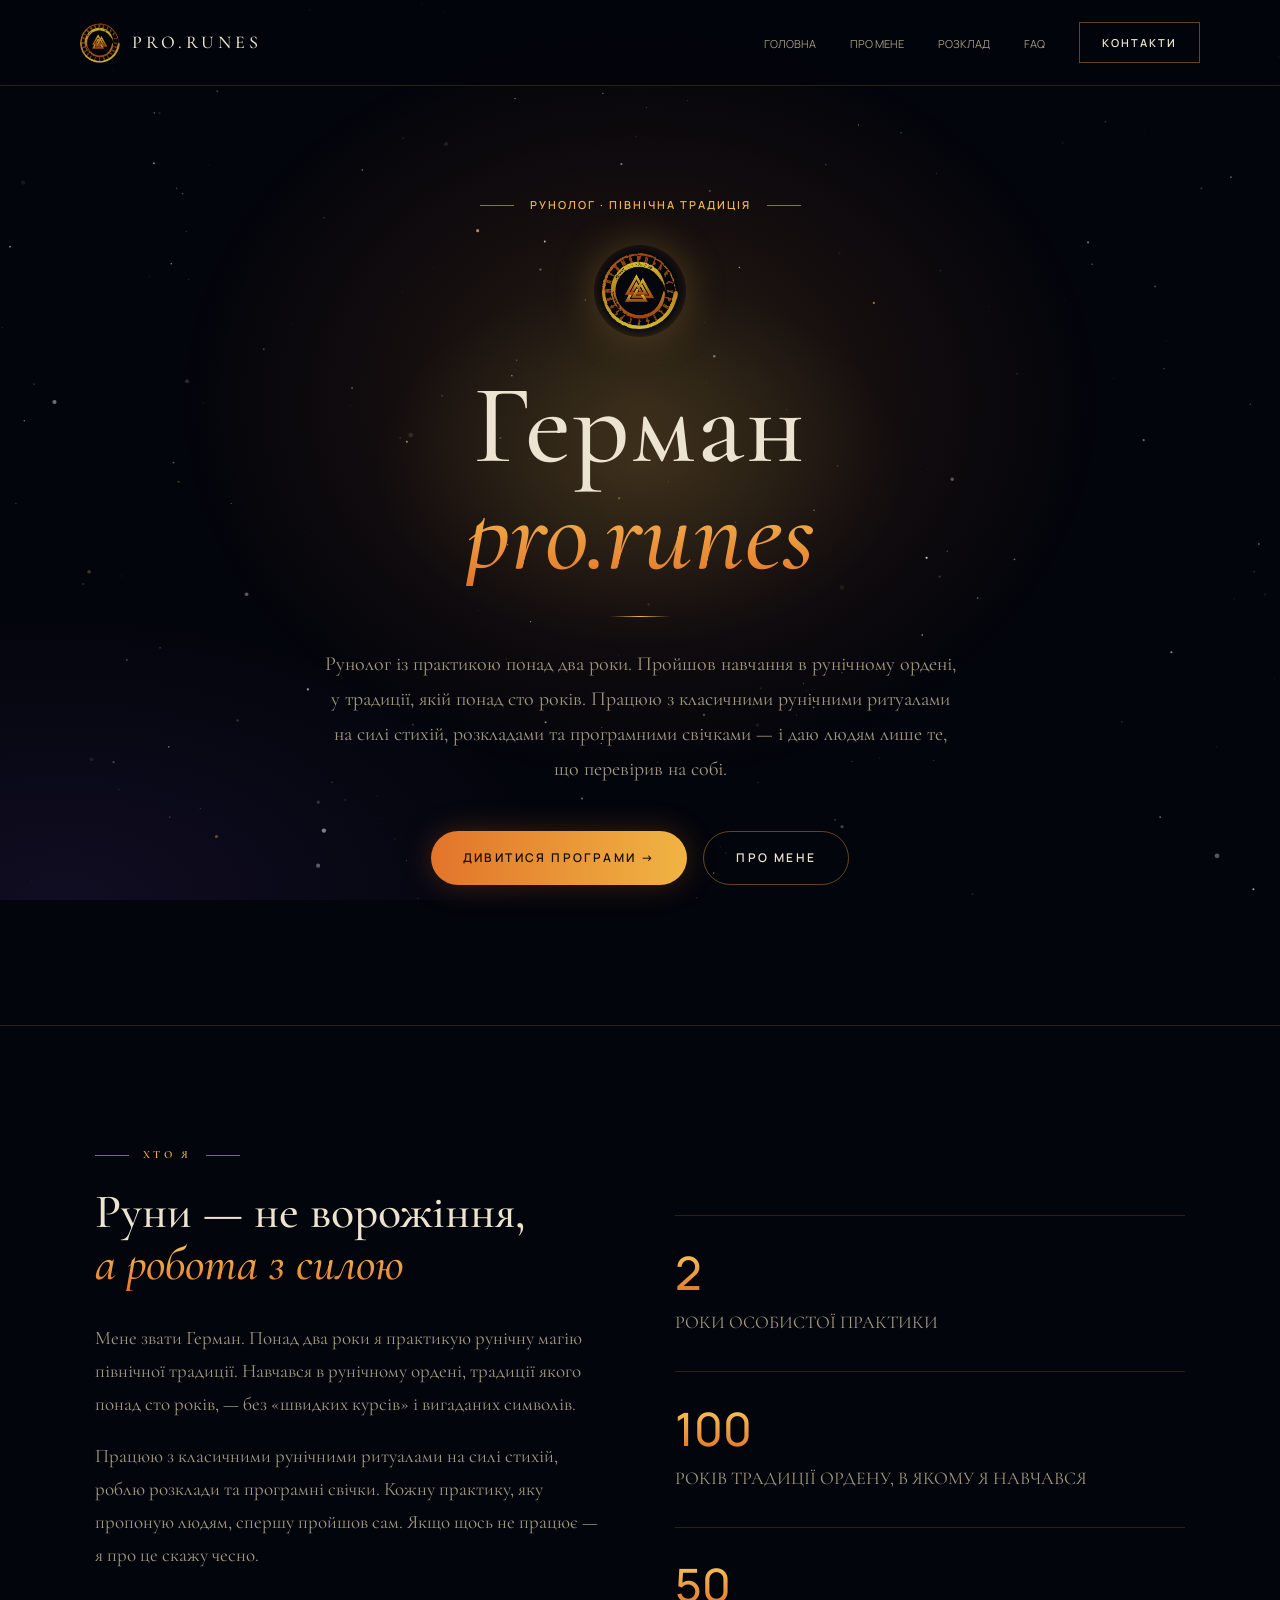
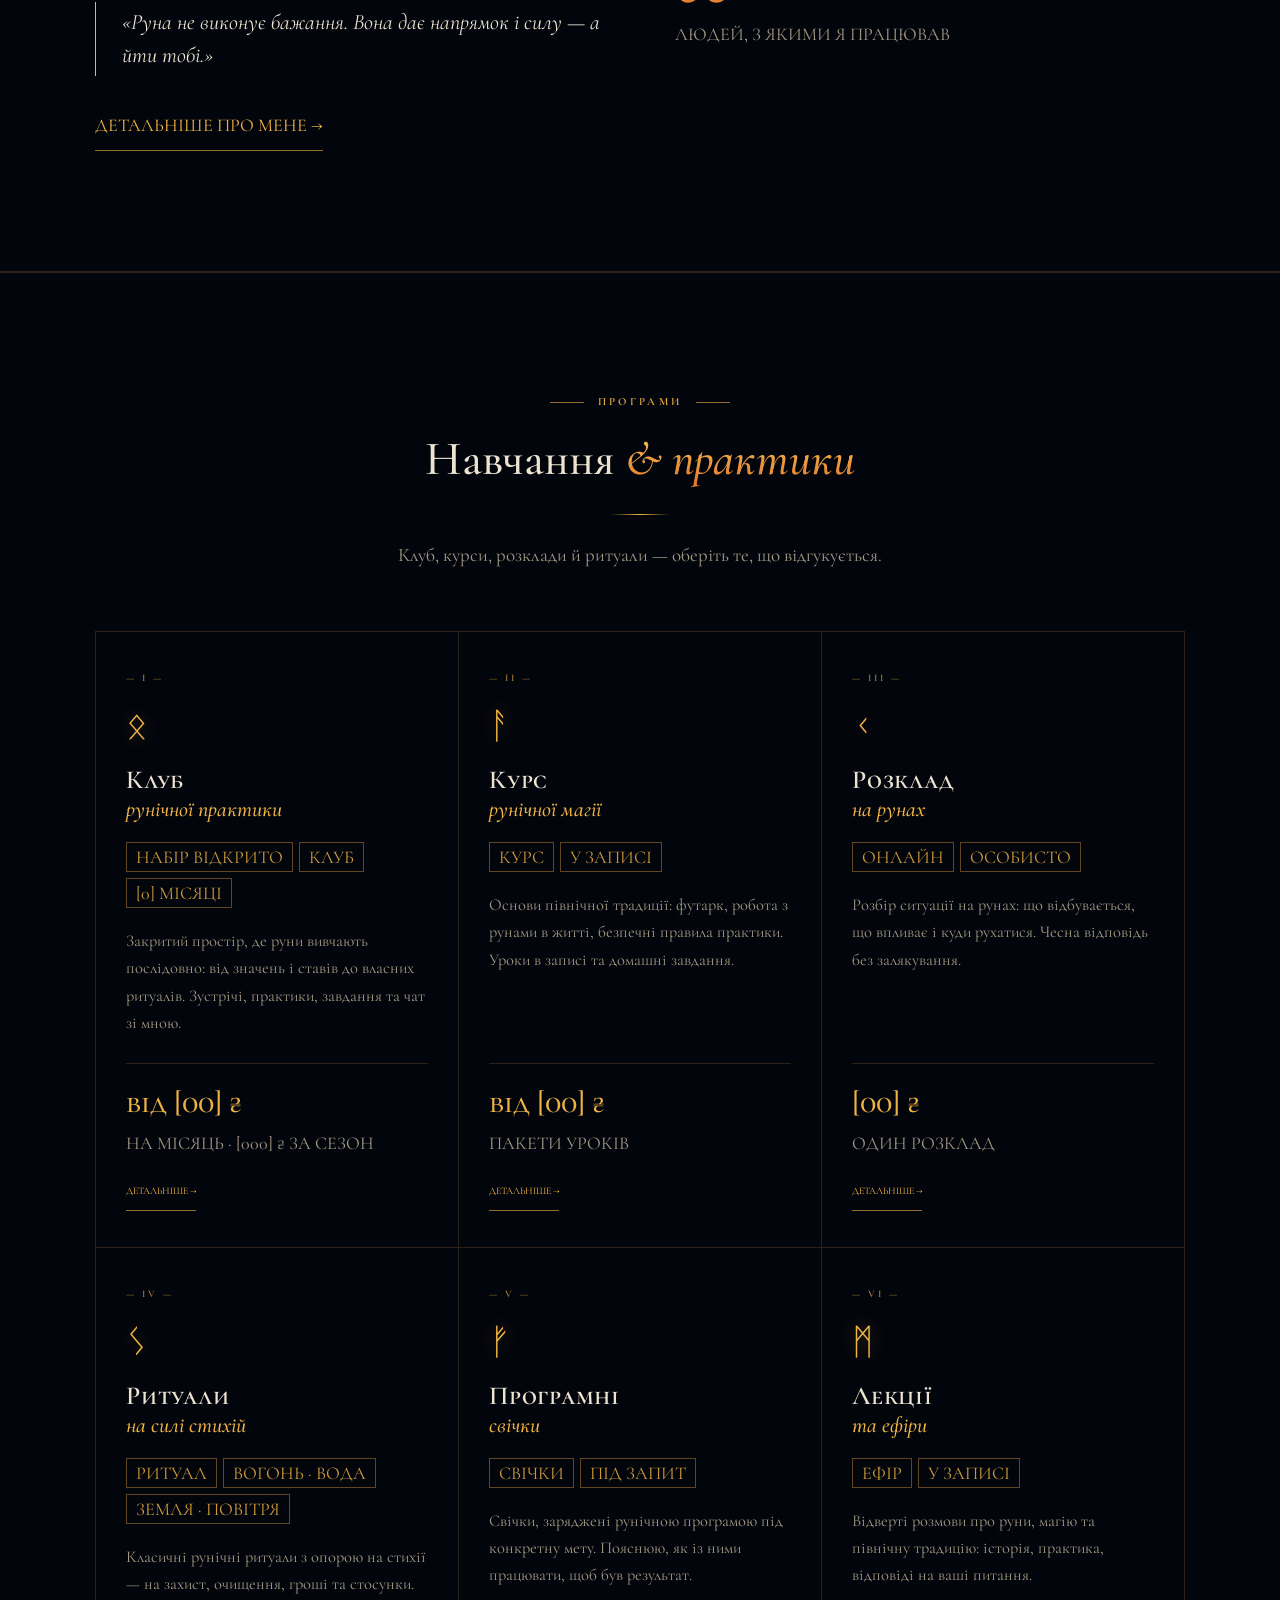
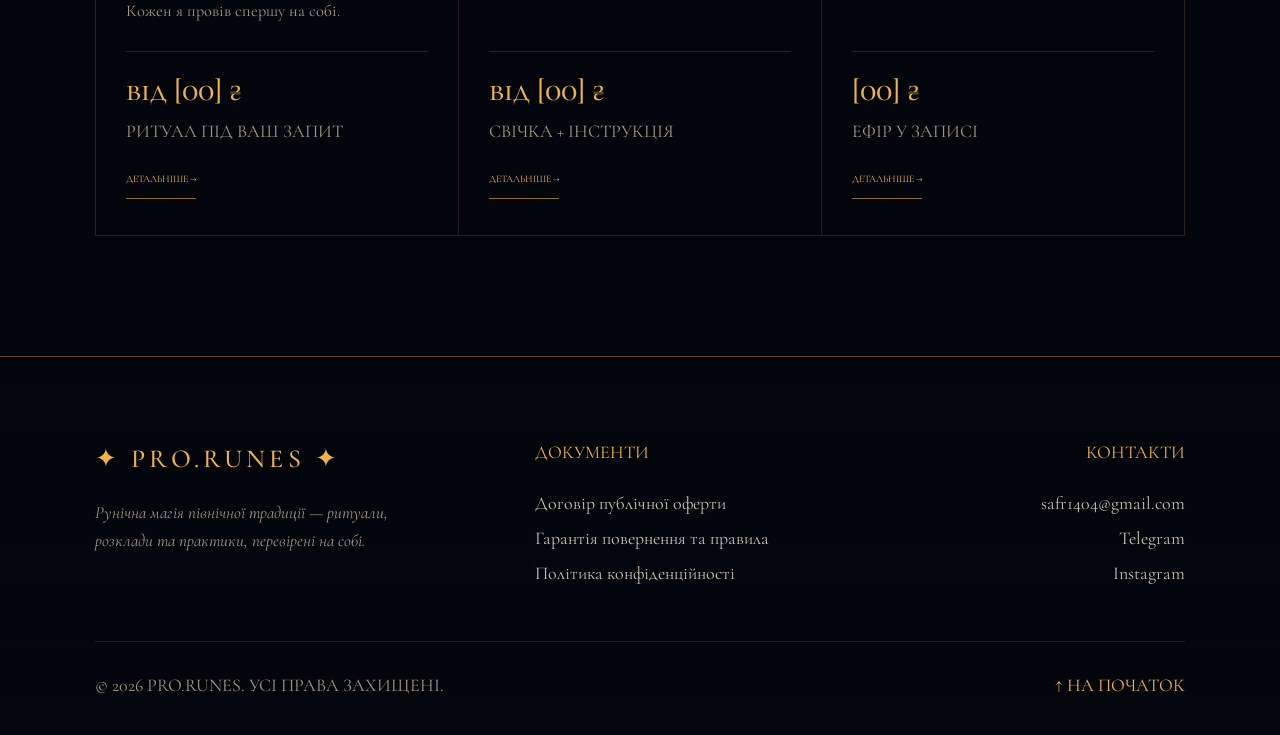
==== index.html @ d9dd7deb "Updates" ====
<!doctype html>
<html lang="en">
	<head>
		<meta charset="UTF-8">
		<meta name="viewport" content="width=device-width, initial-scale=1.0">
		<!-- <link rel="shortcut icon" href="@img/favicon.ico"> -->
		<link rel="icon" type="image/png" href="./assets/img/favicon-96x96.png" sizes="96x96">
		<link rel="icon" type="image/svg+xml" href="./assets/img/favicon.ico">
		<link rel="shortcut icon" href="./assets/img/favicon.ico">
		<link rel="apple-touch-icon" sizes="180x180" href="./assets/img/apple-touch-icon.png">
		<title>Home Page</title>
		<script type="module" crossorigin="" src="./js/index.min.js?v=1795336279721"></script>
		<link rel="stylesheet" crossorigin="" href="./css/index.min.css?v=1795336279721">
	</head>
	<body>
		<div class="wrapper">
			<header data-fls-header="" class="header">
				<div class="header__container">
					<div class="header__menu menu">
						<a href="#" class="menu__logo">
							<img src="./assets/img/logo.svg" alt="logo">
							<span>pro.runes</span>
						</a>
						<nav class="menu__body">
							<ul class="menu__list">
								<li class="menu__item">
									<a href="#" class="menu__link">Головна</a>
								</li>
								<li class="menu__item">
									<a href="#" class="menu__link">Про мене</a>
								</li>
								<li class="menu__item">
									<a href="#" class="menu__link">Розклад</a>
								</li>
								<!--
<li class="menu__item">
<a href="#" class="menu__link">Відгуки</a>
</li>
-->
								<li class="menu__item">
									<a href="#" class="menu__link">FAQ</a>
								</li>
								<li class="menu__item">
									<a href="#" class="menu__link menu__link--contact">Контакти</a>
								</li>
							</ul>
						</nav>
						<button type="button" data-fls-menu="" class="menu__icon icon-menu">
							<span></span>
						</button>
					</div>
					<!--
<fetch url="@components/layout/menu/menu.json">
<each loop='item in response'>
</each>
</fetch>
-->
				</div>
			</header>
			<canvas class="sky" id="sky" aria-hidden="true"></canvas>
			<main class="page page--index">
				<!-- ================= hero ================= -->
				<section class="hero">
					<div class="hero__container">
						<div class="hero__eyebrow">Рунолог · північна традиція</div>
						<div class="hero__emblem">
							<picture>
								<img alt="pro.runes" src="./assets/img/logo.webp">
							</picture>
						</div>
						<h1 class="hero__title">
							<span class="hero__title-line">Герман</span>
							<span class="hero__title-accent">pro.runes</span>
						</h1>
						<span class="hero__divider" aria-hidden="true"></span>
						<p class="hero__text">
							Рунолог із практикою понад два роки. Пройшов навчання в рунічному ордені, у традиції, якій понад сто років. Працюю з класичними
				рунічними ритуалами на силі стихій, розкладами та програмними свічками — і даю людям лише те, що перевірив на собі.
						</p>
						<div class="hero__actions">
							<a href="#" class="btn btn--primary">Дивитися програми →</a>
							<a href="#" class="btn btn--outline">Про мене</a>
						</div>
					</div>
				</section>
				<!-- ================= ХТО Я ================= -->
				<section class="about" id="about">
					<div class="about__container">
						<div class="about__main reveal">
							<div class="section-label">Хто я</div>
							<h2 class="section-title">
								Руни — не ворожіння,
								<em>а робота з силою</em>
							</h2>
							<div class="about__text">
								<p>
									Мене звати Герман. Понад два роки я практикую рунічну магію північної традиції. Навчався в рунічному ордені, традиції якого
						понад сто років, — без «швидких курсів» і вигаданих символів.
								</p>
								<p>
									Працюю з класичними рунічними ритуалами на силі стихій, роблю розклади та програмні свічки. Кожну практику, яку пропоную людям,
						спершу пройшов сам. Якщо щось не працює — я про це скажу чесно.
								</p>
							</div>
							<blockquote class="about__quote">«Руна не виконує бажання. Вона дає напрямок і силу — а йти тобі.»</blockquote>
							<a href="#" class="link-arrow">Детальніше про мене →</a>
						</div>
						<ul data-fls-watcher="" class="about__stats reveal">
							<li class="stat">
								<span data-fls-digcounter="" class="stat__num">2</span>
								<span class="stat__label">роки особистої практики</span>
							</li>
							<li class="stat">
								<span data-fls-digcounter="" class="stat__num">100</span>
								<span class="stat__label">років традиції ордену, в якому я навчався</span>
							</li>
							<li class="stat">
								<span data-fls-digcounter="" class="stat__num">50+</span>
								<span class="stat__label">людей, з якими я працював</span>
							</li>
						</ul>
					</div>
				</section>
				<!-- ================= ПРОГРАМИ ================= -->
				<section class="programs" id="programs">
					<div class="programs__container">
						<div class="section-head">
							<div class="section-label section-label--center">Програми</div>
							<h2 class="section-title section-title--center">
								Навчання
								<em>&amp; практики</em>
							</h2>
							<span class="section-divider" aria-hidden="true"></span>
							<p class="section-sub">Клуб, курси, розклади й ритуали — оберіть те, що відгукується.</p>
						</div>
						<div class="programs__grid">
							<article class="card reveal">
								<div class="card__num">— I —</div>
								<div class="card__rune" aria-hidden="true">ᛟ</div>
								<h3 class="card__title">
									Клуб
									<em>рунічної практики</em>
								</h3>
								<div class="card__tags">
									<span class="tag">Набір відкрито</span>
									<span class="tag">Клуб</span>
									<span class="tag">[0] місяці</span>
								</div>
								<p class="card__text">
									Закритий простір, де руни вивчають послідовно: від значень і ставів до власних ритуалів. Зустрічі, практики, завдання та чат зі
						мною.
								</p>
								<div class="card__bottom">
									<div class="card__price">від [00] ₴</div>
									<div class="card__note">на місяць · [000] ₴ за сезон</div>
									<a href="#" class="link-arrow link-arrow--sm">Детальніше →</a>
								</div>
							</article>
							<article class="card reveal">
								<div class="card__num">— II —</div>
								<div class="card__rune" aria-hidden="true">ᚨ</div>
								<h3 class="card__title">
									Курс
									<em>рунічної магії</em>
								</h3>
								<div class="card__tags">
									<span class="tag">Курс</span>
									<span class="tag">У записі</span>
								</div>
								<p class="card__text">
									Основи північної традиції: футарк, робота з рунами в житті, безпечні правила практики. Уроки в записі та домашні завдання.
								</p>
								<div class="card__bottom">
									<div class="card__price">від [00] ₴</div>
									<div class="card__note">пакети уроків</div>
									<a href="#" class="link-arrow link-arrow--sm">Детальніше →</a>
								</div>
							</article>
							<article class="card reveal">
								<div class="card__num">— III —</div>
								<div class="card__rune" aria-hidden="true">ᚲ</div>
								<h3 class="card__title">
									Розклад
									<em>на рунах</em>
								</h3>
								<div class="card__tags">
									<span class="tag">Онлайн</span>
									<span class="tag">Особисто</span>
								</div>
								<p class="card__text">
									Розбір ситуації на рунах: що відбувається, що впливає і куди рухатися. Чесна відповідь без залякування.
								</p>
								<div class="card__bottom">
									<div class="card__price">[00] ₴</div>
									<div class="card__note">один розклад</div>
									<a href="#" class="link-arrow link-arrow--sm">Детальніше →</a>
								</div>
							</article>
							<article class="card reveal">
								<div class="card__num">— IV —</div>
								<div class="card__rune" aria-hidden="true">ᛊ</div>
								<h3 class="card__title">
									Ритуали
									<em>на силі стихій</em>
								</h3>
								<div class="card__tags">
									<span class="tag">Ритуал</span>
									<span class="tag">Вогонь · Вода</span>
									<span class="tag">Земля · Повітря</span>
								</div>
								<p class="card__text">
									Класичні рунічні ритуали з опорою на стихії — на захист, очищення, гроші та стосунки. Кожен я провів спершу на собі.
								</p>
								<div class="card__bottom">
									<div class="card__price">від [00] ₴</div>
									<div class="card__note">ритуал під ваш запит</div>
									<a href="#" class="link-arrow link-arrow--sm">Детальніше →</a>
								</div>
							</article>
							<article class="card reveal">
								<div class="card__num">— V —</div>
								<div class="card__rune" aria-hidden="true">ᚠ</div>
								<h3 class="card__title">
									Програмні
									<em>свічки</em>
								</h3>
								<div class="card__tags">
									<span class="tag">Свічки</span>
									<span class="tag">Під запит</span>
								</div>
								<p class="card__text">
									Свічки, заряджені рунічною програмою під конкретну мету. Пояснюю, як із ними працювати, щоб був результат.
								</p>
								<div class="card__bottom">
									<div class="card__price">від [00] ₴</div>
									<div class="card__note">свічка + інструкція</div>
									<a href="#" class="link-arrow link-arrow--sm">Детальніше →</a>
								</div>
							</article>
							<article class="card reveal">
								<div class="card__num">— VI —</div>
								<div class="card__rune" aria-hidden="true">ᛗ</div>
								<h3 class="card__title">
									Лекції
									<em>та ефіри</em>
								</h3>
								<div class="card__tags">
									<span class="tag">Ефір</span>
									<span class="tag">У записі</span>
								</div>
								<p class="card__text">
									Відверті розмови про руни, магію та північну традицію: історія, практика, відповіді на ваші питання.
								</p>
								<div class="card__bottom">
									<div class="card__price">[00] ₴</div>
									<div class="card__note">ефір у записі</div>
									<a href="#" class="link-arrow link-arrow--sm">Детальніше →</a>
								</div>
							</article>
						</div>
					</div>
				</section>
			</main>
			<footer data-fls-footer="" class="footer">
				<div class="footer__container">
					<div class="footer__top">
						<div class="footer__brand">
							<a href="#top" class="footer__logo">✦ pro.runes ✦</a>
							<p class="footer__tagline">
								Рунічна магія північної традиції — ритуали, розклади та практики, перевірені на собі.
							</p>
						</div>
						<div class="footer__col">
							<div class="footer__title">Документи</div>
							<a href="#" class="footer__link">Договір публічної оферти</a>
							<a href="#" class="footer__link">Гарантія повернення та правила</a>
							<a href="#" class="footer__link">Політика конфіденційності</a>
						</div>
						<div class="footer__col footer__col--right">
							<div class="footer__title">Контакти</div>
							<a href="mailto:safr1404@gmail.com" class="footer__link">safr1404@gmail.com</a>
							<a href="https://t.me/pro_runes_samuraii" class="footer__link" target="_blank" rel="noopener">Telegram</a>
							<a href="https://instagram.com/pro.runes" class="footer__link" target="_blank" rel="noopener">Instagram</a>
						</div>
					</div>
					<div class="footer__bottom">
						<span>© 2026 pro.runes. Усі права захищені.</span>
						<a href="#top" class="footer__up">↑ На початок</a>
					</div>
				</div>
			</footer>
		</div>
	</body>
</html>
---- css/index.min.css ----
@import "https://fonts.googleapis.com/css?family=Cormorant+Garamond:300,regular,500,600,700,300italic,italic,500italic,600italic,700italic";@import "https://fonts.googleapis.com/css?family=Manrope:200,300,regular,500,600,700,800";*{padding:0;margin:0;border:0}*,:after,:before{box-sizing:border-box}:after,:before,a,label{display:inline-block}body,html{height:100%}body{line-height:1;scrollbar-gutter:stable;-ms-text-size-adjust:100%;-moz-text-size-adjust:100%;-webkit-text-size-adjust:100%;-webkit-font-smoothing:antialiased;-moz-osx-font-smoothing:grayscale;min-height:100vh;min-width:20rem;color:#ece3d0;font-family:Cormorant Garamond,Georgia,serif;font-size:1.125rem;line-height:1.7;background:radial-gradient(ellipse 55% 45% at 5% 100%,rgba(100,60,170,.14),transparent 70%),#03050c;background-attachment:fixed}button,input,textarea{font-family:inherit;font-size:inherit;line-height:inherit;color:inherit;background-color:transparent}.sky,input,textarea{width:100%}button,option,select{cursor:pointer}a{color:inherit;text-decoration:none}.about__stats,ul li{list-style:none}img{max-width:100%;height:auto;vertical-align:middle}h1,h2,h3,h4,h5,h6{font-weight:inherit;font-size:inherit}address{font-style:normal}[data-fls-scrolllock] body{overflow:hidden;touch-action:none;overscroll-behavior:none}.wrapper{min-height:100%;display:flex;flex-direction:column;overflow:clip}.wrapper>main{flex:1 1 auto}.wrapper>*{min-width:0}[class*=__container]{max-width:71.875rem;margin:0 auto;padding-left:.9375rem;padding-right:.9375rem}.menu{justify-content:space-between;gap:1.25rem}.menu,.menu__list,.menu__logo{display:flex;align-items:center}.menu__logo{position:relative;z-index:4;gap:.75rem}.menu__logo span{font-weight:500;letter-spacing:.25rem;text-transform:uppercase}.menu__list{flex-wrap:wrap;gap:2.125rem;color:#a39882}.menu__link{position:relative;font-family:Manrope,system-ui,sans-serif;text-transform:uppercase;font-size:.6875rem;transition:color .25s}.menu__link--contact{color:#ece3d0;font-weight:600;line-height:1.2;letter-spacing:.125rem;border:.0625rem solid rgba(226,160,70,.42);padding:.8125rem 1.375rem}.menu__link:after{content:"";position:absolute;left:0;right:0;bottom:-.5rem;height:.0625rem;background:#f0b443;transform:scaleX(0);transition:transform .3s}.menu__link:hover{color:#ece3d0}.menu__link:hover:after{transform:scaleX(1)}.icon-menu{display:none}.header{position:sticky;top:0;z-index:20;background:rgba(3,5,12,.72);backdrop-filter:blur(.75rem);border-bottom:.0625rem solid rgba(226,160,70,.18);padding-block:1.375rem}.sky{position:fixed;inset:0;z-index:0;height:100%;pointer-events:none}.btn{display:inline-flex;align-items:center;justify-content:center;min-height:3.375rem;padding:0 2rem;border-radius:62.4375rem;white-space:nowrap;font-family:Manrope,system-ui,sans-serif;font-size:.75rem;font-weight:600;letter-spacing:.2em;text-transform:uppercase;transition:box-shadow .3s,border-color .3s,transform .3s,color .3s}.btn--primary{background:linear-gradient(90deg,#e2742a,#f0b443);color:#150f08;box-shadow:0 0 1.875rem rgba(226,116,42,.25)}.btn--primary:hover{box-shadow:0 0 2.75rem rgba(226,116,42,.45);transform:translateY(-.0625rem)}.btn--outline{border:.0625rem solid rgba(226,160,70,.42);color:#ece3d0}.btn--outline:hover{border-color:#f0b443;color:#f0b443}.hero{position:relative;isolation:isolate;border-bottom:.0625rem solid rgba(226,160,70,.18)}.hero:after,.hero:before{content:"";position:absolute;left:50%;z-index:-1;pointer-events:none;transform:translateX(-50%)}.hero:before{top:-7.75rem;width:calc(min(93.75rem,100vw));height:65.625rem;background:radial-gradient(ellipse 50% 50% at 50% 42%,rgba(240,180,67,.16),rgba(226,116,42,.08) 38%,transparent 72%)}.hero:after{top:7.5rem;width:calc(min(47.5rem,100vw));height:32.5rem;background:radial-gradient(ellipse 50% 50% at 50% 50%,rgba(247,199,90,.12),transparent 70%);animation:hero-glow 7s ease-in-out infinite}.hero__container{display:flex;flex-direction:column;align-items:center;max-width:53.75rem;margin:0 auto;padding:6.875rem 1.25rem 8.75rem;text-align:center}.hero__eyebrow{display:flex;align-items:center;color:#f0b443;font-family:Manrope,system-ui,sans-serif;font-size:.6875rem;font-weight:600;letter-spacing:.125rem;text-transform:uppercase}.hero__eyebrow:after,.hero__eyebrow:before{content:"";width:2.125rem;height:.0625rem;background:rgba(240,180,67,.6)}.hero__emblem{width:5.75rem;height:5.75rem;margin:1.875rem 0 2.125rem;padding:.5rem;border-radius:50%;background:radial-gradient(circle,rgba(3,5,12,.9) 55%,transparent 72%);box-shadow:0 0 2.5rem rgba(240,180,67,.25)}.hero__emblem img{width:100%;height:100%}.hero__title{margin:0;font-family:Cormorant Garamond,Georgia,serif;font-weight:500;line-height:.98}.hero__title-line{display:block;font-size:calc(clamp(3.5rem,9vw,7rem));letter-spacing:.02em;color:#ece3d0}.hero__title-accent{display:block;font-size:calc(clamp(3.375rem,8.6vw,6.75rem));font-style:italic;background:linear-gradient(180deg,#f7c75a,#e2742a);-webkit-background-clip:text;background-clip:text;color:transparent}.hero__divider{display:block;width:3.75rem;height:.0625rem;margin:1.875rem 0;background:linear-gradient(90deg,transparent,#f0b443,transparent)}.hero__text{max-width:40rem;margin:0 0 2.75rem;font-size:1.25rem;line-height:1.75;color:#a39882}.hero__actions{display:flex;flex-wrap:wrap;justify-content:center;gap:1rem}.about{border-bottom:.0625rem solid rgba(226,160,70,.18)}.about__container{display:grid;grid-template-columns:minmax(0,1fr) minmax(0,1fr);gap:4.375rem;align-items:center;margin:0 auto;padding:7.5rem 1.875rem}.about__text p{margin:0 0 1.125rem;font-size:1.1875rem;line-height:1.75;color:#a39882}.about__quote{margin:1.875rem 0 0;padding:.25rem 0 .25rem 1.625rem;border-left:.0625rem solid #f0b443;font-size:1.375rem;font-style:italic;line-height:1.5;color:#ece3d0}.about__stats{margin:0;padding:0;border-top:.0625rem solid rgba(226,160,70,.18)}.link-arrow{display:inline-block;margin-top:2.125rem;padding-bottom:.625rem;border-bottom:.0625rem solid rgba(240,180,67,.6);text-transform:uppercase;color:#f0b443;transition:border-color .3s,color .3s}.link-arrow:hover{color:#f7c75a;border-color:#f7c75a}.stat{display:flex;flex-direction:column;gap:.75rem;padding:2.125rem 0}.card__bottom,.programs,.stat+.stat{border-top:.0625rem solid rgba(226,160,70,.18)}.stat__num{font-family:Manrope,system-ui,sans-serif;font-size:2.875rem;font-weight:500;line-height:1;background:linear-gradient(180deg,#f7c75a,#e2742a);-webkit-background-clip:text;background-clip:text;color:transparent}.stat__label{text-transform:uppercase;line-height:1.6;color:#a39882}.section-label{display:flex;align-items:center;gap:.875rem;margin-bottom:1.375rem;text-transform:uppercase;color:#f0b443;font-size:.6875rem;font-weight:600;letter-spacing:.3em}.section-label:after,.section-label:before{content:"";width:2.125rem;height:.0625rem;background:rgba(240,180,67,.6)}.section-title{margin:0 0 1.875rem;font-family:Cormorant Garamond,Georgia,serif;font-size:calc(clamp(2.125rem,4vw,3rem));font-weight:500;line-height:1.08;color:#ece3d0}.section-title em{display:block;font-style:italic;background:linear-gradient(180deg,#f7c75a,#e2742a);-webkit-background-clip:text;background-clip:text;color:transparent}.section-head{display:flex;flex-direction:column;align-items:center;margin-bottom:3.75rem;text-align:center}.section-label--center{justify-content:center}.section-title--center{margin-bottom:0}.section-title--center em{display:inline}.section-divider{display:block;width:3.75rem;height:.0625rem;margin:1.75rem 0 1.5rem;background:linear-gradient(90deg,transparent,#f0b443,transparent)}.section-sub{max-width:35rem;margin:0;font-size:1.1875rem;color:#a39882}.programs__container{margin:0 auto;padding:7.5rem 1.875rem}.programs__grid{display:grid;grid-template-columns:repeat(3,minmax(0,1fr));gap:.0625rem;padding:.0625rem}.card{position:relative;isolation:isolate;display:flex;flex-direction:column;padding:2.375rem 1.875rem 2.25rem;background:#03050c;box-shadow:0 0 0 .0625rem #2b2116}.card:before{content:"";position:absolute;inset:0;z-index:-1;background:radial-gradient(120% 80% at 0 0,rgba(240,180,67,.16),transparent 70%),linear-gradient(180deg,#1a140c,#120e09);opacity:0;transition:opacity .45s}.card:hover:before{opacity:1}.card__num{font-size:.625rem;font-weight:600;letter-spacing:.3em;text-transform:uppercase;color:rgba(240,180,67,.7)}.card__rune{margin:1.375rem 0 1.25rem;font-family:Noto Sans Runic,Cormorant Garamond,Georgia,serif;font-size:2.25rem;line-height:1;color:#f0b443;text-shadow:0 0 1.125rem rgba(240,180,67,.35)}.card__title{margin:0 0 1.25rem;font-family:Cormorant Garamond,Georgia,serif;font-size:1.625rem;font-weight:600;font-variant:small-caps;letter-spacing:.03em;line-height:1.15;color:#ece3d0}.card__title em{display:block;margin-top:.125rem;font-size:1.375rem;font-weight:500;font-style:italic;font-variant:normal;letter-spacing:0;color:#f0b443}.card__tags{display:flex;flex-wrap:wrap;gap:.375rem;margin-bottom:1.25rem}.card__text{flex:1;margin:0 0 1.625rem;font-size:1.03125rem;line-height:1.65;color:#a39882}.card__bottom{padding-top:1.5rem}.card__price{font-family:Cormorant Garamond,Georgia,serif;font-size:1.875rem;font-weight:500;font-variant:small-caps;line-height:1;color:#f0b443}.card__note{margin-top:.625rem;color:#a39882}.card__note,.footer__legal,.footer__logo,.footer__title,.tag{text-transform:uppercase}.tag{padding:.3125rem .5625rem;border:.0625rem solid rgba(226,160,70,.42);line-height:1;color:rgba(240,180,67,.85)}.link-arrow--sm{margin-top:1.5rem;font-size:.625rem}.footer{border-top:.0625rem solid rgba(226,160,70,.42);background:linear-gradient(180deg,rgba(3,5,12,.4),rgba(3,5,12,.9))}.footer__container{margin:0 auto;padding:5rem 1.875rem 2.125rem}.footer__top{display:grid;grid-template-columns:1.3fr 1fr 1fr;gap:3.125rem;padding-bottom:3.125rem;border-bottom:.0625rem solid rgba(226,160,70,.18)}.footer__logo{display:inline-block;font-family:Cormorant Garamond,Georgia,serif;font-size:1.625rem;font-weight:500;letter-spacing:.16em;color:#f0b443}.footer__tagline{max-width:20rem;margin:1.125rem 0 0;font-size:1.0625rem;font-style:italic;line-height:1.65;color:#a39882}.footer__col{display:flex;flex-direction:column;align-items:flex-start}.footer__col--right{align-items:flex-end;text-align:right}.footer__title{margin-bottom:1.125rem;color:#f0b443}.footer__link{padding:.3125rem 0;font-size:1.125rem;line-height:1.4;color:#ece3d0;opacity:.85;transition:color .25s,opacity .25s}.footer__link:hover{color:#f0b443;opacity:1}.footer__legal{display:flex;flex-direction:column;gap:.25rem;margin-top:1.375rem;text-transform:none;line-height:1.6;color:#a39882}.footer__legal strong{font-weight:700;color:#ece3d0;opacity:.8}.footer__bottom{display:flex;flex-wrap:wrap;justify-content:space-between;gap:.875rem;padding-top:1.75rem;text-transform:uppercase;color:#a39882}.footer__up{color:#f0b443;transition:color .25s}.footer__up:hover{color:#f7c75a}.reveal{opacity:0;transform:translateY(1.5rem);transition:opacity .9s,transform .9s}.reveal.is-visible{opacity:1;transform:none}@keyframes hero-glow{0%,to{opacity:.75}50%{opacity:1}}@media(max-width:61.99875em){.programs__grid{grid-template-columns:repeat(2,minmax(0,1fr))}.footer__top{grid-template-columns:1fr 1fr}.footer__brand{grid-column:1/-1}}@media(max-width:47.99875em) and (any-hover:none){.icon-menu{cursor:default}}@media(max-width:47.99875em){.menu__body{height:100svh;overflow:auto;padding:6.25rem .9375rem 1.875rem;background-color:#0d1020;border-bottom:.0625rem solid rgba(226,160,70,.18)}.menu__body,.menu__body:before{position:fixed;width:100%;left:-100%;top:0;transition:left .3s}.menu__body:before{content:"";height:4.375rem;z-index:2}[data-fls-menu-open] .menu__body,[data-fls-menu-open] .menu__body:before{left:0}.menu__list{flex-direction:column;align-items:flex-end}.menu__link--contact,.menu__list{font-size:1.625rem}.icon-menu{display:block;position:relative;width:1.875rem;height:1.125rem;z-index:5}.icon-menu span,.icon-menu:after,.icon-menu:before{content:"";transition:all .3s;right:0;position:absolute;width:100%;height:.125rem;background-color:#f0b443}.icon-menu:before{top:0}.icon-menu:after{bottom:0}.icon-menu span{top:calc(50% - .0625rem)}[data-fls-menu-open] .icon-menu span{width:0}[data-fls-menu-open] .icon-menu:before{top:calc(50% - .0625rem);transform:rotate(-45deg)}[data-fls-menu-open] .icon-menu:after{bottom:calc(50% - .0625rem);transform:rotate(45deg)}.btn{width:100%}.hero__container{padding:4.375rem 1rem 5.625rem}.hero__eyebrow:after,.hero__eyebrow:before{width:1.125rem}.about__container{grid-template-columns:1fr;gap:3.125rem;padding:6.25rem 1.875rem}.about__text p{font-size:1.125rem}.about__quote{font-size:1.25rem;padding-left:1.25rem}.stat__num{font-size:2.5rem}.programs__container{padding:5rem 1rem}.footer__top,.programs__grid{grid-template-columns:1fr}.footer__container{padding:4rem 1rem 1.75rem}.footer__top{gap:2.5rem}.footer__col--right{align-items:flex-start;text-align:left}}@media(width<=20em){.hero__eyebrow{gap:.5rem}.hero__text{font-size:1.125rem}}@media(width>20em) and (width<=71.875em){.hero__eyebrow{gap:calc(clamp(.5rem,.30723rem + .96386vw,1rem))}.hero__text{font-size:calc(clamp(1.125rem,1.07681rem + .24096vw,1.25rem))}}@media(width>71.875em){.hero__eyebrow{gap:1rem}.hero__text{font-size:1.25rem}}@media(prefers-reduced-motion:reduce){*,:after,:before{transition:none!important;animation:none!important}}
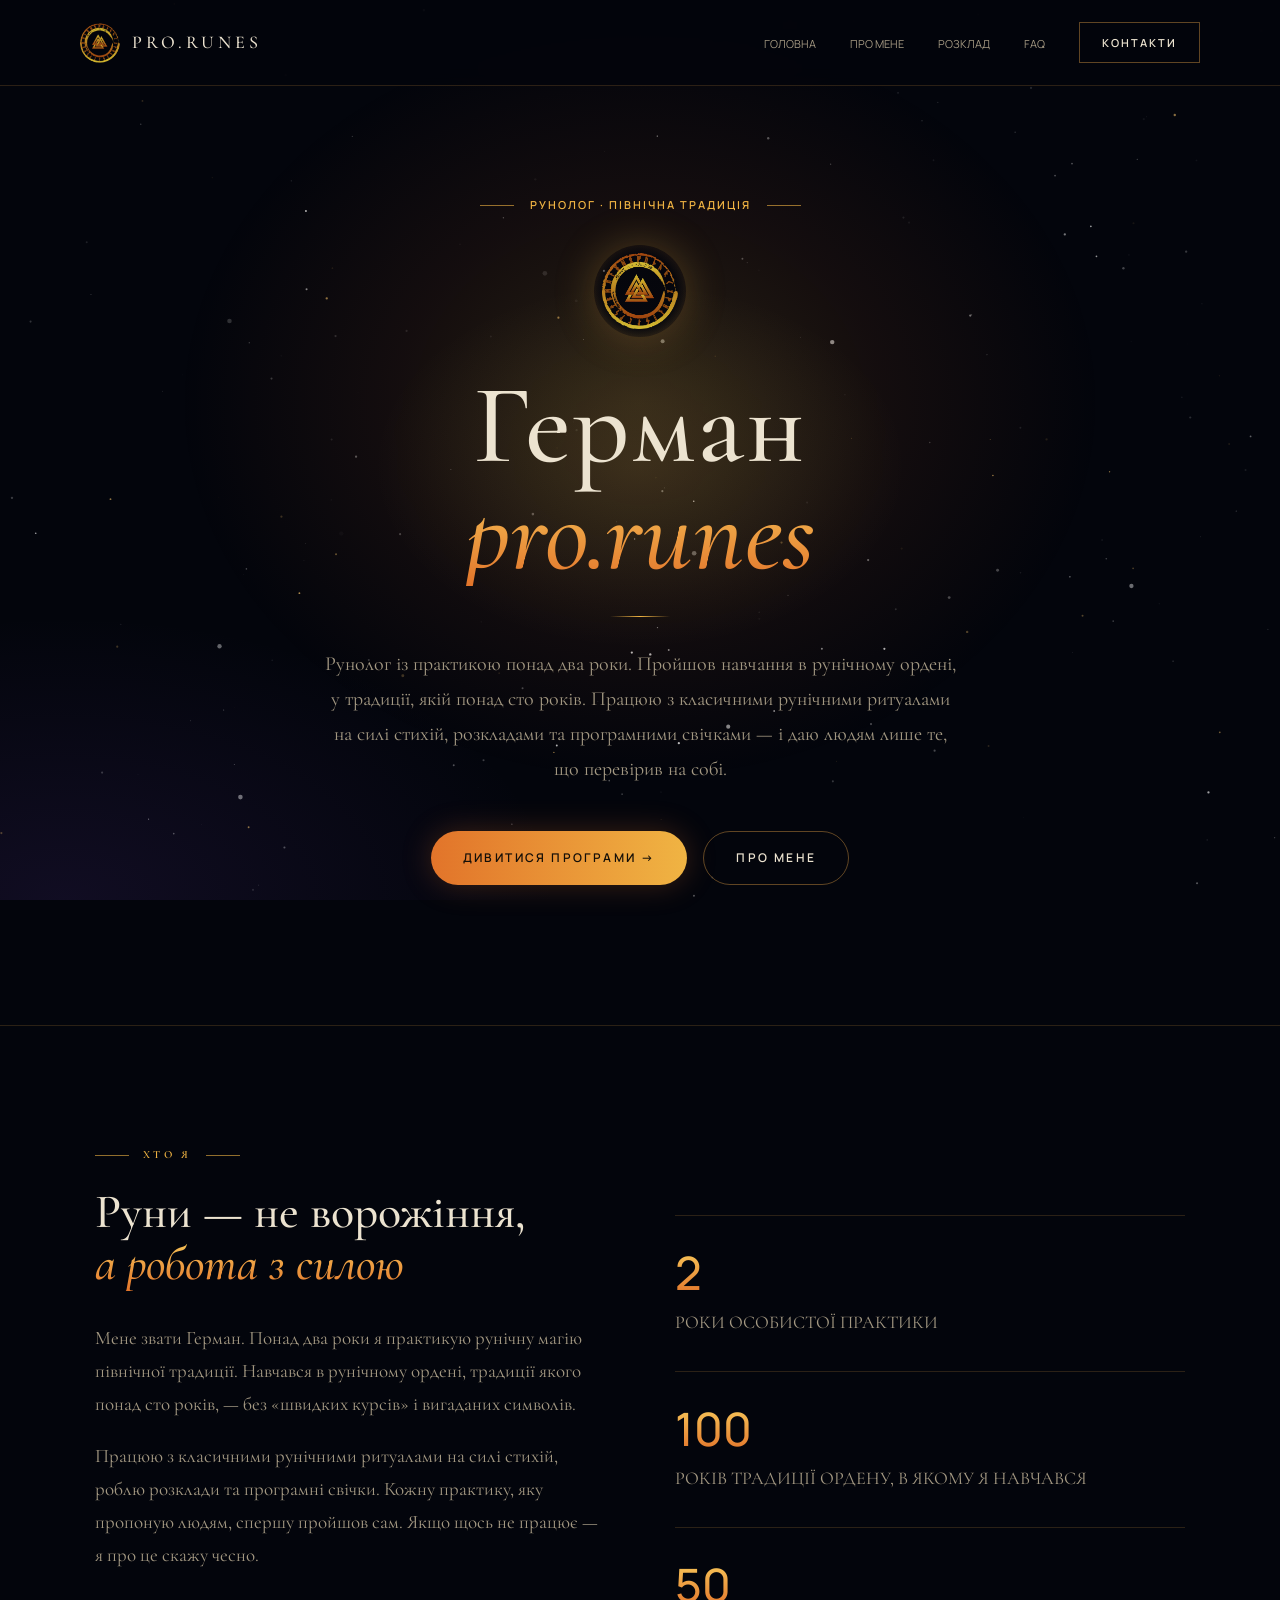
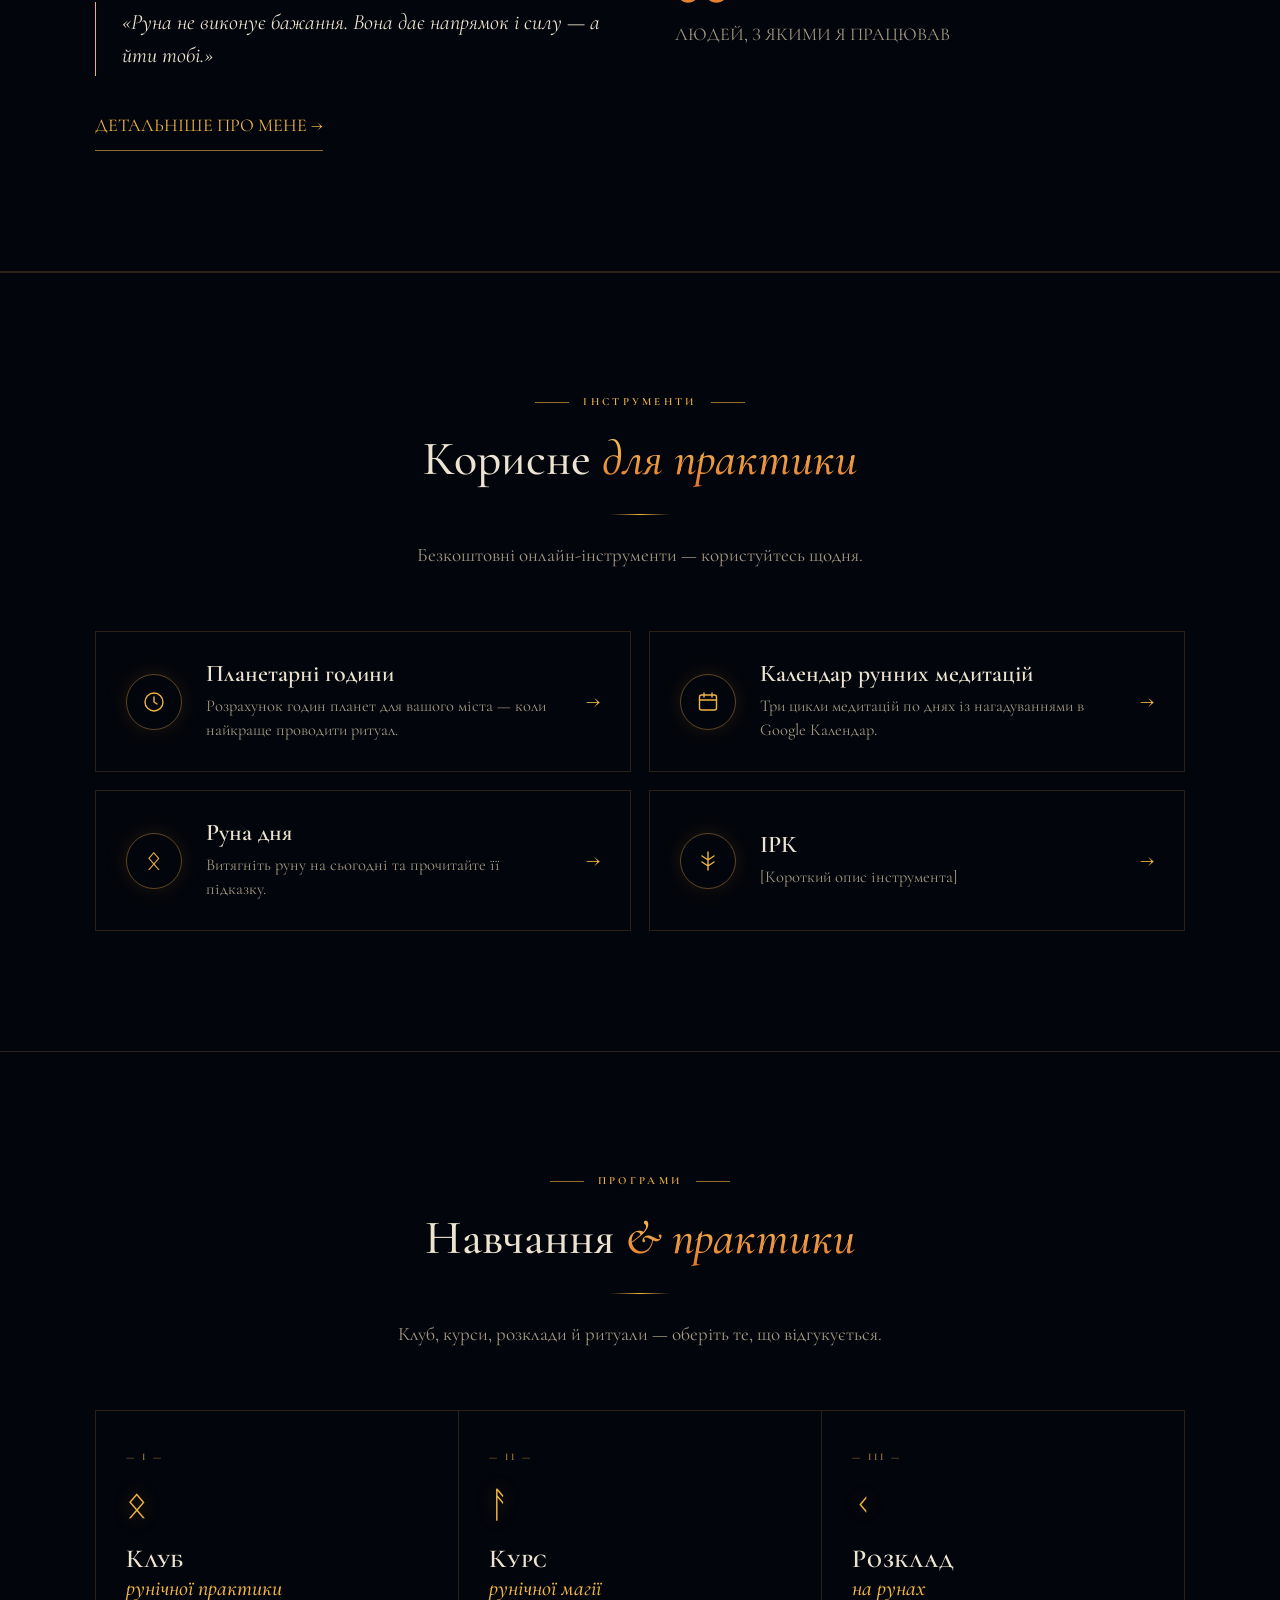
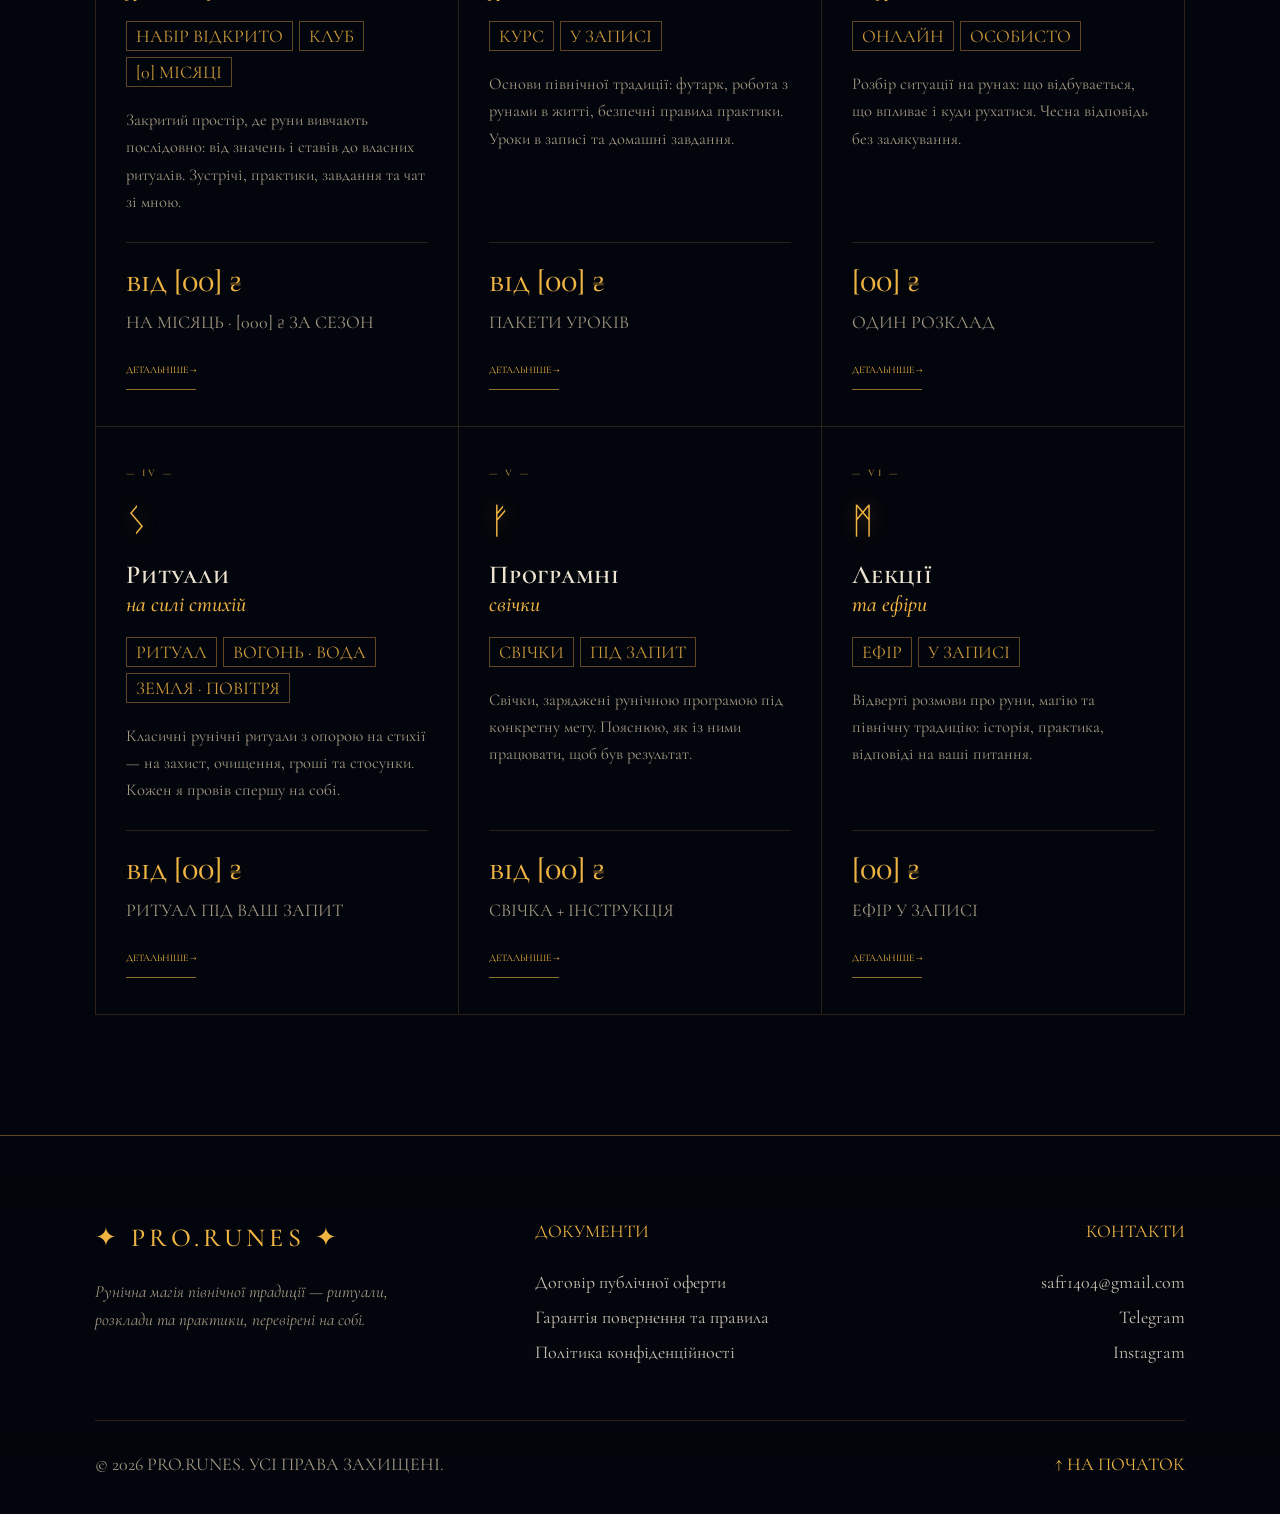
==== commit 356c4e09: "Updates" ====
--- a/index.html
+++ b/index.html
@@ -9,8 +9,10 @@
 		<link rel="shortcut icon" href="./assets/img/favicon.ico">
 		<link rel="apple-touch-icon" sizes="180x180" href="./assets/img/apple-touch-icon.png">
 		<title>Home Page</title>
-		<script type="module" crossorigin="" src="./js/index.min.js?v=1795336279721"></script>
-		<link rel="stylesheet" crossorigin="" href="./css/index.min.css?v=1795336279721">
+		<script type="module" crossorigin="" src="./js/index.min.js?v=1795457553660"></script>
+		<link rel="modulepreload" crossorigin="" href="./js/main.min.js?v=1795457553660">
+		<link rel="stylesheet" crossorigin="" href="./css/main.min.css?v=1795457553660">
+		<link rel="stylesheet" crossorigin="" href="./css/index.min.css?v=1795457553660">
 	</head>
 	<body>
 		<div class="wrapper">
@@ -121,6 +123,68 @@
 						</ul>
 					</div>
 				</section>
+				<!-- ================= ІНСТРУМЕНТИ ================= -->
+				<section class="tools" id="tools">
+					<div class="tools__container">
+						<div class="section-head">
+							<div class="section-label section-label--center">Інструменти</div>
+							<h2 class="section-title section-title--center">
+								Корисне
+								<em>для практики</em>
+							</h2>
+							<span class="section-divider" aria-hidden="true"></span>
+							<p class="section-sub">Безкоштовні онлайн-інструменти — користуйтесь щодня.</p>
+						</div>
+						<div class="tools__grid">
+							<a href="magichours.html" class="tool reveal">
+								<span class="tool__icon" aria-hidden="true">
+									<svg viewbox="0 0 24 24">
+										<circle cx="12" cy="12" r="9"></circle>
+										<path d="M12 7v5l3 2"></path>
+									</svg>
+								</span>
+								<span class="tool__body">
+									<span class="tool__title">Планетарні години</span>
+									<span class="tool__text">Розрахунок годин планет для вашого міста — коли найкраще проводити ритуал.</span>
+								</span>
+								<span class="tool__arrow" aria-hidden="true">→</span>
+							</a>
+							<a href="meditation.html" class="tool reveal">
+								<span class="tool__icon" aria-hidden="true">
+									<svg viewbox="0 0 24 24">
+										<rect x="3.5" y="5" width="17" height="15" rx="2"></rect>
+										<path d="M3.5 10h17M8 3v4M16 3v4"></path>
+									</svg>
+								</span>
+								<span class="tool__body">
+									<span class="tool__title">Календар рунних медитацій</span>
+									<span class="tool__text">Три цикли медитацій по днях із нагадуваннями в Google Календар.</span>
+								</span>
+								<span class="tool__arrow" aria-hidden="true">→</span>
+							</a>
+							<a href="rune-of-the-day.html" class="tool reveal">
+								<span class="tool__icon tool__icon--rune" aria-hidden="true">ᛟ</span>
+								<span class="tool__body">
+									<span class="tool__title">Руна дня</span>
+									<span class="tool__text">Витягніть руну на сьогодні та прочитайте її підказку.</span>
+								</span>
+								<span class="tool__arrow" aria-hidden="true">→</span>
+							</a>
+							<a href="irk.html" class="tool reveal">
+								<span class="tool__icon" aria-hidden="true">
+									<svg viewbox="0 0 24 24">
+										<path d="M12 3v18M6 7l6 4 6-4M6 13l6 4 6-4"></path>
+									</svg>
+								</span>
+								<span class="tool__body">
+									<span class="tool__title">ІРК</span>
+									<span class="tool__text">[Короткий опис інструмента]</span>
+								</span>
+								<span class="tool__arrow" aria-hidden="true">→</span>
+							</a>
+						</div>
+					</div>
+				</section>
 				<!-- ================= ПРОГРАМИ ================= -->
 				<section class="programs" id="programs">
 					<div class="programs__container">
--- a/css/main.min.css
+++ b/css/main.min.css
@@ -0,0 +1 @@
+@import "https://fonts.googleapis.com/css?family=Cormorant+Garamond:300,regular,500,600,700,300italic,italic,500italic,600italic,700italic";@import "https://fonts.googleapis.com/css?family=Manrope:200,300,regular,500,600,700,800";*{padding:0;margin:0;border:0}*,:after,:before{box-sizing:border-box}:after,:before,a,label{display:inline-block}body,html{height:100%}body{line-height:1;scrollbar-gutter:stable;-ms-text-size-adjust:100%;-moz-text-size-adjust:100%;-webkit-text-size-adjust:100%;-webkit-font-smoothing:antialiased;-moz-osx-font-smoothing:grayscale;min-height:100vh;min-width:20rem;color:#ece3d0;font-family:Cormorant Garamond,Georgia,serif;font-size:1.125rem;line-height:1.7;background:radial-gradient(ellipse 55% 45% at 5% 100%,rgba(100,60,170,.14),transparent 70%),#03050c;background-attachment:fixed}button,input,textarea{font-family:inherit;font-size:inherit;line-height:inherit;color:inherit;background-color:transparent}input,textarea{width:100%}button,option,select{cursor:pointer}a{color:inherit;text-decoration:none}ul li{list-style:none}img{max-width:100%;height:auto;vertical-align:middle}h1,h2,h3,h4,h5,h6{font-weight:inherit;font-size:inherit}address{font-style:normal}[data-fls-scrolllock] body{overflow:hidden;touch-action:none;overscroll-behavior:none}.wrapper{min-height:100%;display:flex;flex-direction:column;overflow:clip}.wrapper>main{flex:1 1 auto}.wrapper>*{min-width:0}[class*=__container]{max-width:71.875rem;margin:0 auto;padding-left:.9375rem;padding-right:.9375rem}.section-label{display:flex;align-items:center;gap:.875rem;margin-bottom:1.375rem;text-transform:uppercase;color:#f0b443;font-size:.6875rem;font-weight:600;letter-spacing:.3em}.section-label:after,.section-label:before{content:"";width:2.125rem;height:.0625rem;background:rgba(240,180,67,.6)}.section-title{margin:0 0 1.875rem;font-family:Cormorant Garamond,Georgia,serif;font-size:calc(clamp(2.125rem,4vw,3rem));font-weight:500;line-height:1.08;color:#ece3d0}.section-title em{display:block;font-style:italic;background:linear-gradient(180deg,#f7c75a,#e2742a);-webkit-background-clip:text;background-clip:text;color:transparent}.section-head{display:flex;flex-direction:column;align-items:center;margin-bottom:3.75rem;text-align:center}.btn,.section-label--center{justify-content:center}.section-title--center{margin-bottom:0}.section-title--center em{display:inline}.section-divider{display:block;width:3.75rem;height:.0625rem;margin:1.75rem 0 1.5rem;background:linear-gradient(90deg,transparent,#f0b443,transparent)}.section-sub{max-width:35rem;margin:0;font-size:1.1875rem;color:#a39882}.btn{display:inline-flex;align-items:center;min-height:3.375rem;padding:0 2rem;border-radius:62.4375rem;white-space:nowrap;font-family:Manrope,system-ui,sans-serif;font-size:.75rem;font-weight:600;letter-spacing:.2em;text-transform:uppercase;transition:box-shadow .3s,border-color .3s,transform .3s,color .3s}.btn--primary{background:linear-gradient(90deg,#e2742a,#f0b443);color:#150f08;box-shadow:0 0 1.875rem rgba(226,116,42,.25)}.btn--primary:hover{box-shadow:0 0 2.75rem rgba(226,116,42,.45);transform:translateY(-.0625rem)}.btn--outline{border:.0625rem solid rgba(226,160,70,.42);color:#ece3d0}.btn--outline:hover{border-color:#f0b443;color:#f0b443}.menu{justify-content:space-between;gap:1.25rem}.menu,.menu__list,.menu__logo{display:flex;align-items:center}.menu__logo{position:relative;z-index:4;gap:.75rem}.menu__logo span{font-weight:500;letter-spacing:.25rem;text-transform:uppercase}.menu__list{flex-wrap:wrap;gap:2.125rem;color:#a39882}.menu__link{position:relative;font-family:Manrope,system-ui,sans-serif;text-transform:uppercase;font-size:.6875rem;transition:color .25s}.menu__link--contact{color:#ece3d0;font-weight:600;line-height:1.2;letter-spacing:.125rem;border:.0625rem solid rgba(226,160,70,.42);padding:.8125rem 1.375rem}.menu__link:after{content:"";position:absolute;left:0;right:0;bottom:-.5rem;height:.0625rem;background:#f0b443;transform:scaleX(0);transition:transform .3s}.menu__link:hover{color:#ece3d0}.menu__link:hover:after{transform:scaleX(1)}.icon-menu{display:none}.header{position:sticky;top:0;z-index:20;background:rgba(3,5,12,.72);backdrop-filter:blur(.75rem);border-bottom:.0625rem solid rgba(226,160,70,.18);padding-block:1.375rem}.footer{border-top:.0625rem solid rgba(226,160,70,.42);background:linear-gradient(180deg,rgba(3,5,12,.4),rgba(3,5,12,.9))}.footer__container{margin:0 auto;padding:5rem 1.875rem 2.125rem}.footer__top{display:grid;grid-template-columns:1.3fr 1fr 1fr;gap:3.125rem;padding-bottom:3.125rem;border-bottom:.0625rem solid rgba(226,160,70,.18)}.footer__logo{display:inline-block;font-family:Cormorant Garamond,Georgia,serif;font-size:1.625rem;font-weight:500;letter-spacing:.16em;text-transform:uppercase;color:#f0b443}.footer__tagline{max-width:20rem;margin:1.125rem 0 0;font-size:1.0625rem;font-style:italic;line-height:1.65;color:#a39882}.footer__col{display:flex;flex-direction:column;align-items:flex-start}.footer__col--right{align-items:flex-end;text-align:right}.footer__title{margin-bottom:1.125rem;text-transform:uppercase;color:#f0b443}.footer__link{padding:.3125rem 0;font-size:1.125rem;line-height:1.4;color:#ece3d0;opacity:.85;transition:color .25s,opacity .25s}.footer__link:hover{color:#f0b443;opacity:1}.footer__legal{display:flex;flex-direction:column;gap:.25rem;margin-top:1.375rem;text-transform:uppercase;text-transform:none;line-height:1.6;color:#a39882}.footer__legal strong{font-weight:700;color:#ece3d0;opacity:.8}.footer__bottom{display:flex;flex-wrap:wrap;justify-content:space-between;gap:.875rem;padding-top:1.75rem;text-transform:uppercase;color:#a39882}.footer__up{color:#f0b443;transition:color .25s}.footer__up:hover{color:#f7c75a}@media(max-width:61.99875em){.footer__top{grid-template-columns:1fr 1fr}.footer__brand{grid-column:1/-1}}@media(max-width:47.99875em) and (any-hover:none){.icon-menu{cursor:default}}@media(max-width:47.99875em){.btn{width:100%}.menu__body{height:100svh;overflow:auto;padding:6.25rem .9375rem 1.875rem;background-color:#0d1020;border-bottom:.0625rem solid rgba(226,160,70,.18)}.menu__body,.menu__body:before{position:fixed;width:100%;left:-100%;top:0;transition:left .3s}.menu__body:before{content:"";height:4.375rem;z-index:2}[data-fls-menu-open] .menu__body,[data-fls-menu-open] .menu__body:before{left:0}.menu__list{flex-direction:column;align-items:flex-end}.menu__link--contact,.menu__list{font-size:1.625rem}.icon-menu{display:block;position:relative;width:1.875rem;height:1.125rem;z-index:5}.icon-menu span,.icon-menu:after,.icon-menu:before{content:"";transition:all .3s;right:0;position:absolute;width:100%;height:.125rem;background-color:#f0b443}.icon-menu:before{top:0}.icon-menu:after{bottom:0}.icon-menu span{top:calc(50% - .0625rem)}[data-fls-menu-open] .icon-menu span{width:0}[data-fls-menu-open] .icon-menu:before{top:calc(50% - .0625rem);transform:rotate(-45deg)}[data-fls-menu-open] .icon-menu:after{bottom:calc(50% - .0625rem);transform:rotate(45deg)}.footer__container{padding:4rem 1rem 1.75rem}.footer__top{grid-template-columns:1fr;gap:2.5rem}.footer__col--right{align-items:flex-start;text-align:left}}
--- a/css/index.min.css
+++ b/css/index.min.css
@@ -1 +1 @@
-@import "https://fonts.googleapis.com/css?family=Cormorant+Garamond:300,regular,500,600,700,300italic,italic,500italic,600italic,700italic";@import "https://fonts.googleapis.com/css?family=Manrope:200,300,regular,500,600,700,800";*{padding:0;margin:0;border:0}*,:after,:before{box-sizing:border-box}:after,:before,a,label{display:inline-block}body,html{height:100%}body{line-height:1;scrollbar-gutter:stable;-ms-text-size-adjust:100%;-moz-text-size-adjust:100%;-webkit-text-size-adjust:100%;-webkit-font-smoothing:antialiased;-moz-osx-font-smoothing:grayscale;min-height:100vh;min-width:20rem;color:#ece3d0;font-family:Cormorant Garamond,Georgia,serif;font-size:1.125rem;line-height:1.7;background:radial-gradient(ellipse 55% 45% at 5% 100%,rgba(100,60,170,.14),transparent 70%),#03050c;background-attachment:fixed}button,input,textarea{font-family:inherit;font-size:inherit;line-height:inherit;color:inherit;background-color:transparent}.sky,input,textarea{width:100%}button,option,select{cursor:pointer}a{color:inherit;text-decoration:none}.about__stats,ul li{list-style:none}img{max-width:100%;height:auto;vertical-align:middle}h1,h2,h3,h4,h5,h6{font-weight:inherit;font-size:inherit}address{font-style:normal}[data-fls-scrolllock] body{overflow:hidden;touch-action:none;overscroll-behavior:none}.wrapper{min-height:100%;display:flex;flex-direction:column;overflow:clip}.wrapper>main{flex:1 1 auto}.wrapper>*{min-width:0}[class*=__container]{max-width:71.875rem;margin:0 auto;padding-left:.9375rem;padding-right:.9375rem}.menu{justify-content:space-between;gap:1.25rem}.menu,.menu__list,.menu__logo{display:flex;align-items:center}.menu__logo{position:relative;z-index:4;gap:.75rem}.menu__logo span{font-weight:500;letter-spacing:.25rem;text-transform:uppercase}.menu__list{flex-wrap:wrap;gap:2.125rem;color:#a39882}.menu__link{position:relative;font-family:Manrope,system-ui,sans-serif;text-transform:uppercase;font-size:.6875rem;transition:color .25s}.menu__link--contact{color:#ece3d0;font-weight:600;line-height:1.2;letter-spacing:.125rem;border:.0625rem solid rgba(226,160,70,.42);padding:.8125rem 1.375rem}.menu__link:after{content:"";position:absolute;left:0;right:0;bottom:-.5rem;height:.0625rem;background:#f0b443;transform:scaleX(0);transition:transform .3s}.menu__link:hover{color:#ece3d0}.menu__link:hover:after{transform:scaleX(1)}.icon-menu{display:none}.header{position:sticky;top:0;z-index:20;background:rgba(3,5,12,.72);backdrop-filter:blur(.75rem);border-bottom:.0625rem solid rgba(226,160,70,.18);padding-block:1.375rem}.sky{position:fixed;inset:0;z-index:0;height:100%;pointer-events:none}.btn{display:inline-flex;align-items:center;justify-content:center;min-height:3.375rem;padding:0 2rem;border-radius:62.4375rem;white-space:nowrap;font-family:Manrope,system-ui,sans-serif;font-size:.75rem;font-weight:600;letter-spacing:.2em;text-transform:uppercase;transition:box-shadow .3s,border-color .3s,transform .3s,color .3s}.btn--primary{background:linear-gradient(90deg,#e2742a,#f0b443);color:#150f08;box-shadow:0 0 1.875rem rgba(226,116,42,.25)}.btn--primary:hover{box-shadow:0 0 2.75rem rgba(226,116,42,.45);transform:translateY(-.0625rem)}.btn--outline{border:.0625rem solid rgba(226,160,70,.42);color:#ece3d0}.btn--outline:hover{border-color:#f0b443;color:#f0b443}.hero{position:relative;isolation:isolate;border-bottom:.0625rem solid rgba(226,160,70,.18)}.hero:after,.hero:before{content:"";position:absolute;left:50%;z-index:-1;pointer-events:none;transform:translateX(-50%)}.hero:before{top:-7.75rem;width:calc(min(93.75rem,100vw));height:65.625rem;background:radial-gradient(ellipse 50% 50% at 50% 42%,rgba(240,180,67,.16),rgba(226,116,42,.08) 38%,transparent 72%)}.hero:after{top:7.5rem;width:calc(min(47.5rem,100vw));height:32.5rem;background:radial-gradient(ellipse 50% 50% at 50% 50%,rgba(247,199,90,.12),transparent 70%);animation:hero-glow 7s ease-in-out infinite}.hero__container{display:flex;flex-direction:column;align-items:center;max-width:53.75rem;margin:0 auto;padding:6.875rem 1.25rem 8.75rem;text-align:center}.hero__eyebrow{display:flex;align-items:center;color:#f0b443;font-family:Manrope,system-ui,sans-serif;font-size:.6875rem;font-weight:600;letter-spacing:.125rem;text-transform:uppercase}.hero__eyebrow:after,.hero__eyebrow:before{content:"";width:2.125rem;height:.0625rem;background:rgba(240,180,67,.6)}.hero__emblem{width:5.75rem;height:5.75rem;margin:1.875rem 0 2.125rem;padding:.5rem;border-radius:50%;background:radial-gradient(circle,rgba(3,5,12,.9) 55%,transparent 72%);box-shadow:0 0 2.5rem rgba(240,180,67,.25)}.hero__emblem img{width:100%;height:100%}.hero__title{margin:0;font-family:Cormorant Garamond,Georgia,serif;font-weight:500;line-height:.98}.hero__title-line{display:block;font-size:calc(clamp(3.5rem,9vw,7rem));letter-spacing:.02em;color:#ece3d0}.hero__title-accent{display:block;font-size:calc(clamp(3.375rem,8.6vw,6.75rem));font-style:italic;background:linear-gradient(180deg,#f7c75a,#e2742a);-webkit-background-clip:text;background-clip:text;color:transparent}.hero__divider{display:block;width:3.75rem;height:.0625rem;margin:1.875rem 0;background:linear-gradient(90deg,transparent,#f0b443,transparent)}.hero__text{max-width:40rem;margin:0 0 2.75rem;font-size:1.25rem;line-height:1.75;color:#a39882}.hero__actions{display:flex;flex-wrap:wrap;justify-content:center;gap:1rem}.about{border-bottom:.0625rem solid rgba(226,160,70,.18)}.about__container{display:grid;grid-template-columns:minmax(0,1fr) minmax(0,1fr);gap:4.375rem;align-items:center;margin:0 auto;padding:7.5rem 1.875rem}.about__text p{margin:0 0 1.125rem;font-size:1.1875rem;line-height:1.75;color:#a39882}.about__quote{margin:1.875rem 0 0;padding:.25rem 0 .25rem 1.625rem;border-left:.0625rem solid #f0b443;font-size:1.375rem;font-style:italic;line-height:1.5;color:#ece3d0}.about__stats{margin:0;padding:0;border-top:.0625rem solid rgba(226,160,70,.18)}.link-arrow{display:inline-block;margin-top:2.125rem;padding-bottom:.625rem;border-bottom:.0625rem solid rgba(240,180,67,.6);text-transform:uppercase;color:#f0b443;transition:border-color .3s,color .3s}.link-arrow:hover{color:#f7c75a;border-color:#f7c75a}.stat{display:flex;flex-direction:column;gap:.75rem;padding:2.125rem 0}.card__bottom,.programs,.stat+.stat{border-top:.0625rem solid rgba(226,160,70,.18)}.stat__num{font-family:Manrope,system-ui,sans-serif;font-size:2.875rem;font-weight:500;line-height:1;background:linear-gradient(180deg,#f7c75a,#e2742a);-webkit-background-clip:text;background-clip:text;color:transparent}.stat__label{text-transform:uppercase;line-height:1.6;color:#a39882}.section-label{display:flex;align-items:center;gap:.875rem;margin-bottom:1.375rem;text-transform:uppercase;color:#f0b443;font-size:.6875rem;font-weight:600;letter-spacing:.3em}.section-label:after,.section-label:before{content:"";width:2.125rem;height:.0625rem;background:rgba(240,180,67,.6)}.section-title{margin:0 0 1.875rem;font-family:Cormorant Garamond,Georgia,serif;font-size:calc(clamp(2.125rem,4vw,3rem));font-weight:500;line-height:1.08;color:#ece3d0}.section-title em{display:block;font-style:italic;background:linear-gradient(180deg,#f7c75a,#e2742a);-webkit-background-clip:text;background-clip:text;color:transparent}.section-head{display:flex;flex-direction:column;align-items:center;margin-bottom:3.75rem;text-align:center}.section-label--center{justify-content:center}.section-title--center{margin-bottom:0}.section-title--center em{display:inline}.section-divider{display:block;width:3.75rem;height:.0625rem;margin:1.75rem 0 1.5rem;background:linear-gradient(90deg,transparent,#f0b443,transparent)}.section-sub{max-width:35rem;margin:0;font-size:1.1875rem;color:#a39882}.programs__container{margin:0 auto;padding:7.5rem 1.875rem}.programs__grid{display:grid;grid-template-columns:repeat(3,minmax(0,1fr));gap:.0625rem;padding:.0625rem}.card{position:relative;isolation:isolate;display:flex;flex-direction:column;padding:2.375rem 1.875rem 2.25rem;background:#03050c;box-shadow:0 0 0 .0625rem #2b2116}.card:before{content:"";position:absolute;inset:0;z-index:-1;background:radial-gradient(120% 80% at 0 0,rgba(240,180,67,.16),transparent 70%),linear-gradient(180deg,#1a140c,#120e09);opacity:0;transition:opacity .45s}.card:hover:before{opacity:1}.card__num{font-size:.625rem;font-weight:600;letter-spacing:.3em;text-transform:uppercase;color:rgba(240,180,67,.7)}.card__rune{margin:1.375rem 0 1.25rem;font-family:Noto Sans Runic,Cormorant Garamond,Georgia,serif;font-size:2.25rem;line-height:1;color:#f0b443;text-shadow:0 0 1.125rem rgba(240,180,67,.35)}.card__title{margin:0 0 1.25rem;font-family:Cormorant Garamond,Georgia,serif;font-size:1.625rem;font-weight:600;font-variant:small-caps;letter-spacing:.03em;line-height:1.15;color:#ece3d0}.card__title em{display:block;margin-top:.125rem;font-size:1.375rem;font-weight:500;font-style:italic;font-variant:normal;letter-spacing:0;color:#f0b443}.card__tags{display:flex;flex-wrap:wrap;gap:.375rem;margin-bottom:1.25rem}.card__text{flex:1;margin:0 0 1.625rem;font-size:1.03125rem;line-height:1.65;color:#a39882}.card__bottom{padding-top:1.5rem}.card__price{font-family:Cormorant Garamond,Georgia,serif;font-size:1.875rem;font-weight:500;font-variant:small-caps;line-height:1;color:#f0b443}.card__note{margin-top:.625rem;color:#a39882}.card__note,.footer__legal,.footer__logo,.footer__title,.tag{text-transform:uppercase}.tag{padding:.3125rem .5625rem;border:.0625rem solid rgba(226,160,70,.42);line-height:1;color:rgba(240,180,67,.85)}.link-arrow--sm{margin-top:1.5rem;font-size:.625rem}.footer{border-top:.0625rem solid rgba(226,160,70,.42);background:linear-gradient(180deg,rgba(3,5,12,.4),rgba(3,5,12,.9))}.footer__container{margin:0 auto;padding:5rem 1.875rem 2.125rem}.footer__top{display:grid;grid-template-columns:1.3fr 1fr 1fr;gap:3.125rem;padding-bottom:3.125rem;border-bottom:.0625rem solid rgba(226,160,70,.18)}.footer__logo{display:inline-block;font-family:Cormorant Garamond,Georgia,serif;font-size:1.625rem;font-weight:500;letter-spacing:.16em;color:#f0b443}.footer__tagline{max-width:20rem;margin:1.125rem 0 0;font-size:1.0625rem;font-style:italic;line-height:1.65;color:#a39882}.footer__col{display:flex;flex-direction:column;align-items:flex-start}.footer__col--right{align-items:flex-end;text-align:right}.footer__title{margin-bottom:1.125rem;color:#f0b443}.footer__link{padding:.3125rem 0;font-size:1.125rem;line-height:1.4;color:#ece3d0;opacity:.85;transition:color .25s,opacity .25s}.footer__link:hover{color:#f0b443;opacity:1}.footer__legal{display:flex;flex-direction:column;gap:.25rem;margin-top:1.375rem;text-transform:none;line-height:1.6;color:#a39882}.footer__legal strong{font-weight:700;color:#ece3d0;opacity:.8}.footer__bottom{display:flex;flex-wrap:wrap;justify-content:space-between;gap:.875rem;padding-top:1.75rem;text-transform:uppercase;color:#a39882}.footer__up{color:#f0b443;transition:color .25s}.footer__up:hover{color:#f7c75a}.reveal{opacity:0;transform:translateY(1.5rem);transition:opacity .9s,transform .9s}.reveal.is-visible{opacity:1;transform:none}@keyframes hero-glow{0%,to{opacity:.75}50%{opacity:1}}@media(max-width:61.99875em){.programs__grid{grid-template-columns:repeat(2,minmax(0,1fr))}.footer__top{grid-template-columns:1fr 1fr}.footer__brand{grid-column:1/-1}}@media(max-width:47.99875em) and (any-hover:none){.icon-menu{cursor:default}}@media(max-width:47.99875em){.menu__body{height:100svh;overflow:auto;padding:6.25rem .9375rem 1.875rem;background-color:#0d1020;border-bottom:.0625rem solid rgba(226,160,70,.18)}.menu__body,.menu__body:before{position:fixed;width:100%;left:-100%;top:0;transition:left .3s}.menu__body:before{content:"";height:4.375rem;z-index:2}[data-fls-menu-open] .menu__body,[data-fls-menu-open] .menu__body:before{left:0}.menu__list{flex-direction:column;align-items:flex-end}.menu__link--contact,.menu__list{font-size:1.625rem}.icon-menu{display:block;position:relative;width:1.875rem;height:1.125rem;z-index:5}.icon-menu span,.icon-menu:after,.icon-menu:before{content:"";transition:all .3s;right:0;position:absolute;width:100%;height:.125rem;background-color:#f0b443}.icon-menu:before{top:0}.icon-menu:after{bottom:0}.icon-menu span{top:calc(50% - .0625rem)}[data-fls-menu-open] .icon-menu span{width:0}[data-fls-menu-open] .icon-menu:before{top:calc(50% - .0625rem);transform:rotate(-45deg)}[data-fls-menu-open] .icon-menu:after{bottom:calc(50% - .0625rem);transform:rotate(45deg)}.btn{width:100%}.hero__container{padding:4.375rem 1rem 5.625rem}.hero__eyebrow:after,.hero__eyebrow:before{width:1.125rem}.about__container{grid-template-columns:1fr;gap:3.125rem;padding:6.25rem 1.875rem}.about__text p{font-size:1.125rem}.about__quote{font-size:1.25rem;padding-left:1.25rem}.stat__num{font-size:2.5rem}.programs__container{padding:5rem 1rem}.footer__top,.programs__grid{grid-template-columns:1fr}.footer__container{padding:4rem 1rem 1.75rem}.footer__top{gap:2.5rem}.footer__col--right{align-items:flex-start;text-align:left}}@media(width<=20em){.hero__eyebrow{gap:.5rem}.hero__text{font-size:1.125rem}}@media(width>20em) and (width<=71.875em){.hero__eyebrow{gap:calc(clamp(.5rem,.30723rem + .96386vw,1rem))}.hero__text{font-size:calc(clamp(1.125rem,1.07681rem + .24096vw,1.25rem))}}@media(width>71.875em){.hero__eyebrow{gap:1rem}.hero__text{font-size:1.25rem}}@media(prefers-reduced-motion:reduce){*,:after,:before{transition:none!important;animation:none!important}}+.sky{position:fixed;inset:0;z-index:0;width:100%;height:100%;pointer-events:none}.btn{display:inline-flex;align-items:center;justify-content:center;min-height:3.375rem;padding:0 2rem;border-radius:62.4375rem;white-space:nowrap;font-family:Manrope,system-ui,sans-serif;font-size:.75rem;font-weight:600;letter-spacing:.2em;text-transform:uppercase;transition:box-shadow .3s,border-color .3s,transform .3s,color .3s}.btn--primary{background:linear-gradient(90deg,#e2742a,#f0b443);color:#150f08;box-shadow:0 0 1.875rem rgba(226,116,42,.25)}.btn--primary:hover{box-shadow:0 0 2.75rem rgba(226,116,42,.45);transform:translateY(-.0625rem)}.btn--outline{border:.0625rem solid rgba(226,160,70,.42);color:#ece3d0}.btn--outline:hover{border-color:#f0b443;color:#f0b443}.hero{position:relative;isolation:isolate;border-bottom:.0625rem solid rgba(226,160,70,.18)}.hero:after,.hero:before{content:"";position:absolute;left:50%;z-index:-1;pointer-events:none;transform:translateX(-50%)}.hero:before{top:-7.75rem;width:calc(min(93.75rem,100vw));height:65.625rem;background:radial-gradient(ellipse 50% 50% at 50% 42%,rgba(240,180,67,.16),rgba(226,116,42,.08) 38%,transparent 72%)}.hero:after{top:7.5rem;width:calc(min(47.5rem,100vw));height:32.5rem;background:radial-gradient(ellipse 50% 50% at 50% 50%,rgba(247,199,90,.12),transparent 70%);animation:hero-glow 7s ease-in-out infinite}.hero__container{display:flex;flex-direction:column;align-items:center;max-width:53.75rem;margin:0 auto;padding:6.875rem 1.25rem 8.75rem;text-align:center}.hero__eyebrow{display:flex;align-items:center;color:#f0b443;font-family:Manrope,system-ui,sans-serif;font-size:.6875rem;font-weight:600;letter-spacing:.125rem;text-transform:uppercase}.hero__eyebrow:after,.hero__eyebrow:before{content:"";width:2.125rem;height:.0625rem;background:rgba(240,180,67,.6)}.hero__emblem{width:5.75rem;height:5.75rem;margin:1.875rem 0 2.125rem;padding:.5rem;border-radius:50%;background:radial-gradient(circle,rgba(3,5,12,.9) 55%,transparent 72%);box-shadow:0 0 2.5rem rgba(240,180,67,.25)}.hero__emblem img{width:100%;height:100%}.hero__title{margin:0;font-family:Cormorant Garamond,Georgia,serif;font-weight:500;line-height:.98}.hero__title-line{display:block;font-size:calc(clamp(3.5rem,9vw,7rem));letter-spacing:.02em;color:#ece3d0}.hero__title-accent{display:block;font-size:calc(clamp(3.375rem,8.6vw,6.75rem));font-style:italic;background:linear-gradient(180deg,#f7c75a,#e2742a);-webkit-background-clip:text;background-clip:text;color:transparent}.hero__divider{display:block;width:3.75rem;height:.0625rem;margin:1.875rem 0;background:linear-gradient(90deg,transparent,#f0b443,transparent)}.hero__text{max-width:40rem;margin:0 0 2.75rem;font-size:1.25rem;line-height:1.75;color:#a39882}.hero__actions{display:flex;flex-wrap:wrap;justify-content:center;gap:1rem}.about{border-bottom:.0625rem solid rgba(226,160,70,.18)}.about__container{display:grid;grid-template-columns:minmax(0,1fr) minmax(0,1fr);gap:4.375rem;align-items:center;margin:0 auto;padding:7.5rem 1.875rem}.about__text p{margin:0 0 1.125rem;font-size:1.1875rem;line-height:1.75;color:#a39882}.about__quote{margin:1.875rem 0 0;padding:.25rem 0 .25rem 1.625rem;border-left:.0625rem solid #f0b443;font-size:1.375rem;font-style:italic;line-height:1.5;color:#ece3d0}.about__stats{margin:0;padding:0;list-style:none;border-top:.0625rem solid rgba(226,160,70,.18)}.link-arrow{display:inline-block;margin-top:2.125rem;padding-bottom:.625rem;border-bottom:.0625rem solid rgba(240,180,67,.6);text-transform:uppercase;color:#f0b443;transition:border-color .3s,color .3s}.link-arrow:hover{color:#f7c75a;border-color:#f7c75a}.stat{display:flex;flex-direction:column;gap:.75rem;padding:2.125rem 0}.stat+.stat,.tools{border-top:.0625rem solid rgba(226,160,70,.18)}.stat__num{font-family:Manrope,system-ui,sans-serif;font-size:2.875rem;font-weight:500;line-height:1;background:linear-gradient(180deg,#f7c75a,#e2742a);-webkit-background-clip:text;background-clip:text;color:transparent}.stat__label{text-transform:uppercase;line-height:1.6;color:#a39882}.tools__container{margin:0 auto;padding:7.5rem 1.875rem}.tools__grid{display:grid;grid-template-columns:repeat(2,minmax(0,1fr));gap:1.125rem}.tool{position:relative;isolation:isolate;display:flex;align-items:center;gap:1.5rem;padding:1.75rem 1.875rem;border:.0625rem solid rgba(226,160,70,.18);background:rgba(3,5,12,.6);transition:border-color .35s,transform .35s}.tool:before{content:"";position:absolute;inset:0;z-index:-1;background:radial-gradient(120% 90% at 0 50%,rgba(240,180,67,.14),transparent 70%);opacity:0;transition:opacity .4s}.tool:hover{border-color:rgba(226,160,70,.42);transform:translateY(-.125rem)}.tool:hover:before{opacity:1}.tool:hover .tool__arrow{transform:translateX(.25rem);color:#f7c75a}.tool__icon{flex:0 0 3.5rem;display:grid;place-items:center;width:3.5rem;height:3.5rem;border:.0625rem solid rgba(226,160,70,.42);border-radius:50%;color:#f0b443;box-shadow:0 0 1.5rem rgba(240,180,67,.12)}.tool__icon svg{width:1.5rem;height:1.5rem;fill:none;stroke:currentColor;stroke-width:1.4;stroke-linecap:round;stroke-linejoin:round}.tool__icon--rune{font-family:Noto Sans Runic,Cormorant Garamond,Georgia,serif;font-size:1.625rem;line-height:1}.tool__body{display:flex;flex-direction:column;gap:.375rem;flex:1;min-width:0}.tool__title{font-family:Cormorant Garamond,Georgia,serif;font-size:1.5rem;font-weight:600;line-height:1.15;color:#ece3d0}.tool__text{font-size:1.03125rem;line-height:1.5;color:#a39882}.tool__arrow{flex:0 0 auto;font-size:1.375rem;color:#f0b443;transition:transform .3s,color .3s}.card__bottom,.programs{border-top:.0625rem solid rgba(226,160,70,.18)}.programs__container{margin:0 auto;padding:7.5rem 1.875rem}.programs__grid{display:grid;grid-template-columns:repeat(3,minmax(0,1fr));gap:.0625rem;padding:.0625rem}.card{position:relative;isolation:isolate;display:flex;flex-direction:column;padding:2.375rem 1.875rem 2.25rem;background:#03050c;box-shadow:0 0 0 .0625rem #2b2116}.card:before{content:"";position:absolute;inset:0;z-index:-1;background:radial-gradient(120% 80% at 0 0,rgba(240,180,67,.16),transparent 70%),linear-gradient(180deg,#1a140c,#120e09);opacity:0;transition:opacity .45s}.card:hover:before{opacity:1}.card__num{font-size:.625rem;font-weight:600;letter-spacing:.3em;text-transform:uppercase;color:rgba(240,180,67,.7)}.card__rune{margin:1.375rem 0 1.25rem;font-family:Noto Sans Runic,Cormorant Garamond,Georgia,serif;font-size:2.25rem;line-height:1;color:#f0b443;text-shadow:0 0 1.125rem rgba(240,180,67,.35)}.card__title{margin:0 0 1.25rem;font-family:Cormorant Garamond,Georgia,serif;font-size:1.625rem;font-weight:600;font-variant:small-caps;letter-spacing:.03em;line-height:1.15;color:#ece3d0}.card__title em{display:block;margin-top:.125rem;font-size:1.375rem;font-weight:500;font-style:italic;font-variant:normal;letter-spacing:0;color:#f0b443}.card__tags{display:flex;flex-wrap:wrap;gap:.375rem;margin-bottom:1.25rem}.card__text{flex:1;margin:0 0 1.625rem;font-size:1.03125rem;line-height:1.65;color:#a39882}.card__bottom{padding-top:1.5rem}.card__price{font-family:Cormorant Garamond,Georgia,serif;font-size:1.875rem;font-weight:500;font-variant:small-caps;line-height:1;color:#f0b443}.card__note{margin-top:.625rem;color:#a39882}.card__note,.tag{text-transform:uppercase}.tag{padding:.3125rem .5625rem;border:.0625rem solid rgba(226,160,70,.42);line-height:1;color:rgba(240,180,67,.85)}.link-arrow--sm{margin-top:1.5rem;font-size:.625rem}.reveal{opacity:0;transform:translateY(1.5rem);transition:opacity .9s,transform .9s}.reveal.is-visible{opacity:1;transform:none}@keyframes hero-glow{0%,to{opacity:.75}50%{opacity:1}}@media(max-width:61.99875em){.programs__grid{grid-template-columns:repeat(2,minmax(0,1fr))}}@media(max-width:47.99875em){.btn{width:100%}.hero__container{padding:4.375rem 1rem 5.625rem}.hero__eyebrow:after,.hero__eyebrow:before{width:1.125rem}.about__container{grid-template-columns:1fr;gap:3.125rem;padding:6.25rem 1.875rem}.about__text p{font-size:1.125rem}.about__quote{font-size:1.25rem;padding-left:1.25rem}.stat__num{font-size:2.5rem}.tools__container{padding:5rem 1rem}.programs__grid,.tools__grid{grid-template-columns:1fr}.tool{padding:1.375rem 1.25rem;gap:1.125rem}.programs__container{padding:5rem 1rem}}@media(width<=20em){.hero__eyebrow{gap:.5rem}.hero__text{font-size:1.125rem}}@media(width>20em) and (width<=71.875em){.hero__eyebrow{gap:calc(clamp(.5rem,.30723rem + .96386vw,1rem))}.hero__text{font-size:calc(clamp(1.125rem,1.07681rem + .24096vw,1.25rem))}}@media(width>71.875em){.hero__eyebrow{gap:1rem}.hero__text{font-size:1.25rem}}@media(prefers-reduced-motion:reduce){*,:after,:before{transition:none!important;animation:none!important}}
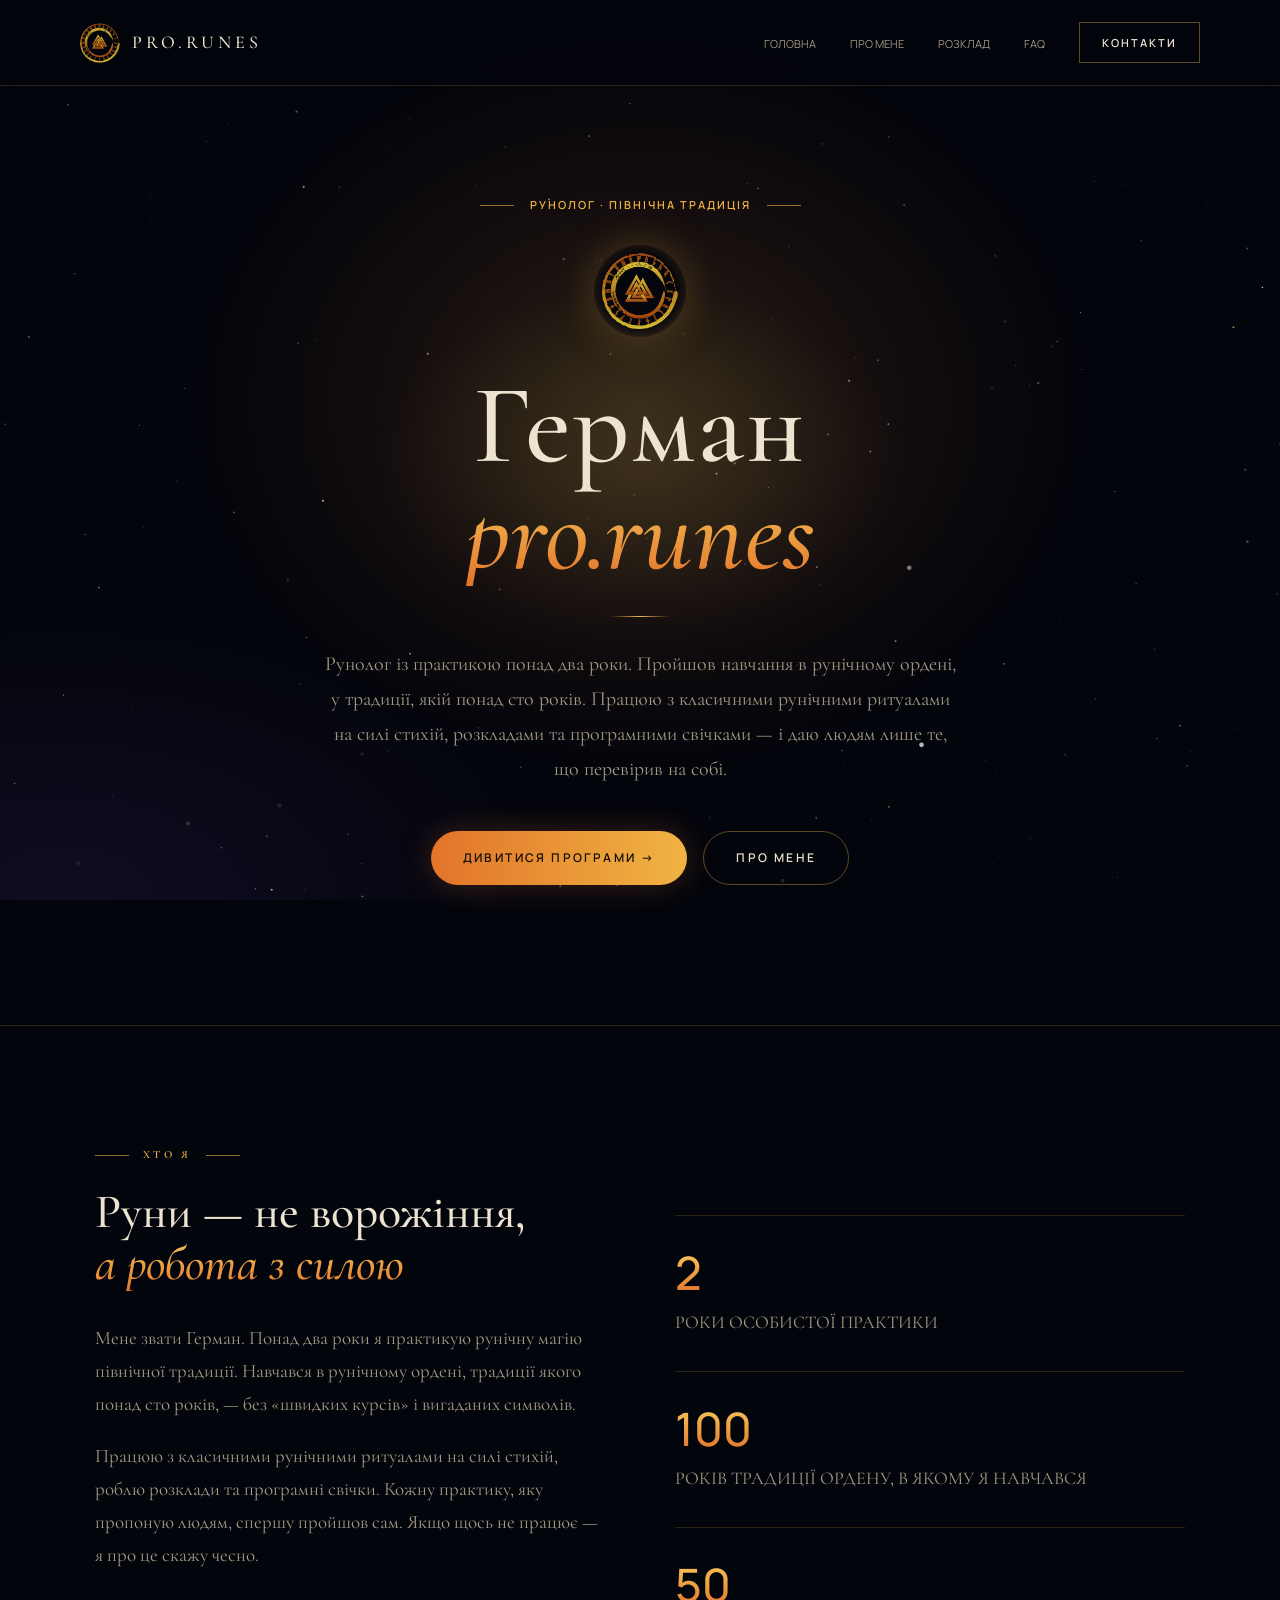
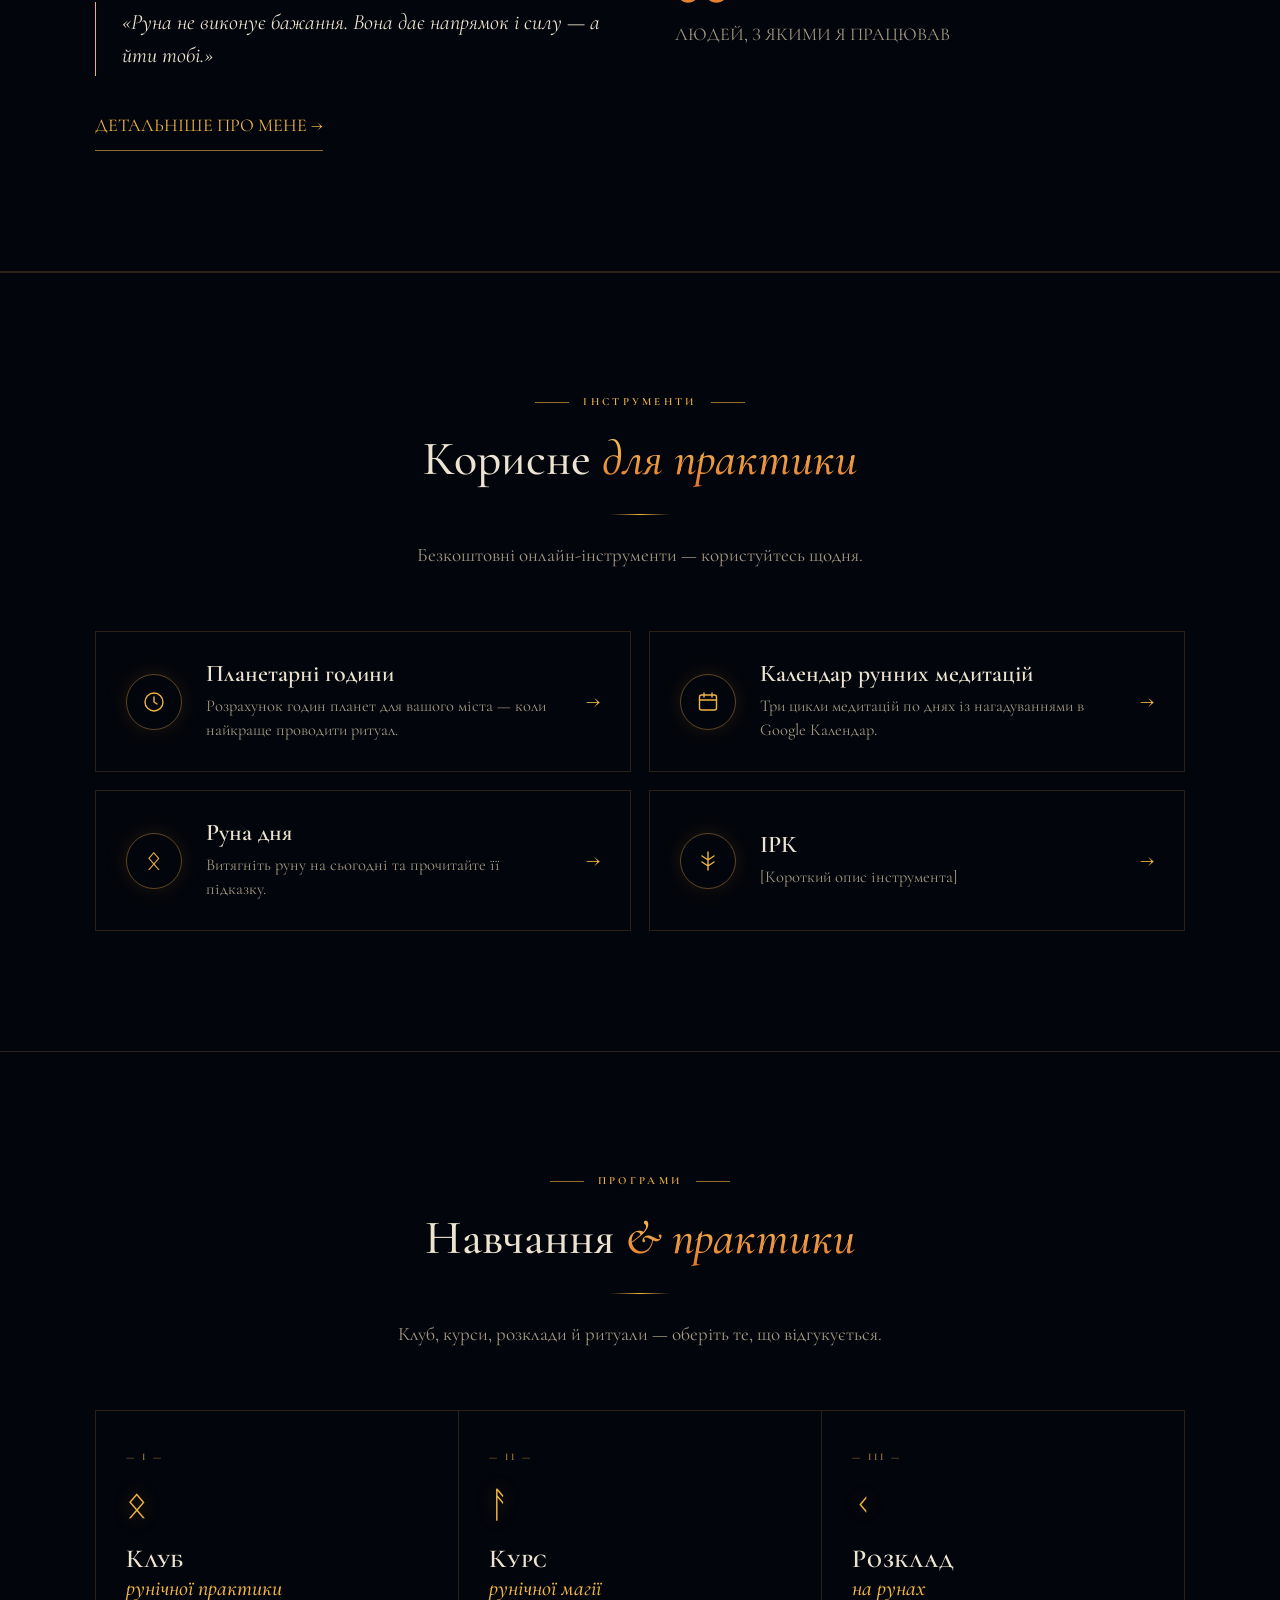
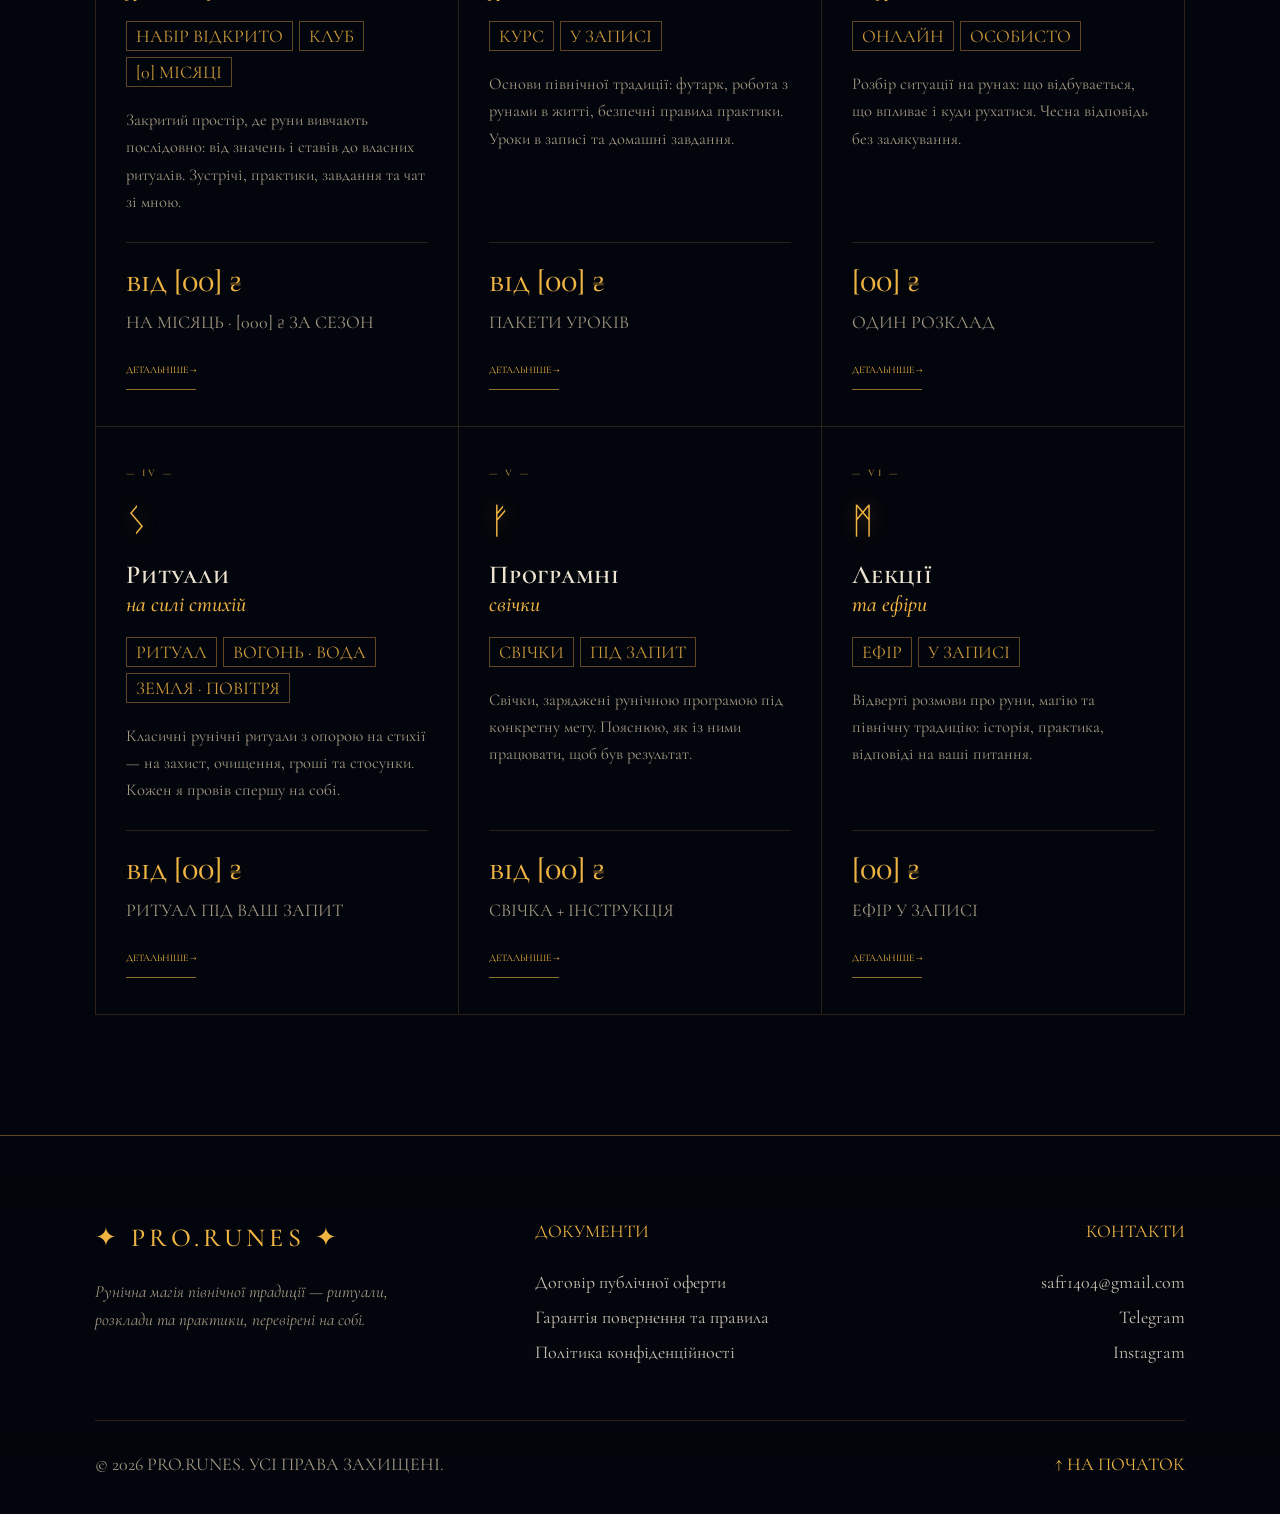
==== commit 107607ee: "Updates" ====
--- a/index.html
+++ b/index.html
@@ -9,17 +9,17 @@
 		<link rel="shortcut icon" href="./assets/img/favicon.ico">
 		<link rel="apple-touch-icon" sizes="180x180" href="./assets/img/apple-touch-icon.png">
 		<title>Home Page</title>
-		<script type="module" crossorigin="" src="./js/index.min.js?v=1795457553660"></script>
-		<link rel="modulepreload" crossorigin="" href="./js/main.min.js?v=1795457553660">
-		<link rel="stylesheet" crossorigin="" href="./css/main.min.css?v=1795457553660">
-		<link rel="stylesheet" crossorigin="" href="./css/index.min.css?v=1795457553660">
+		<script type="module" crossorigin="" src="./js/index.min.js?v=1795555558292"></script>
+		<link rel="modulepreload" crossorigin="" href="./js/main.min.js?v=1795555558292">
+		<link rel="stylesheet" crossorigin="" href="./css/main.min.css?v=1795555558292">
+		<link rel="stylesheet" crossorigin="" href="./css/index.min.css?v=1795555558292">
 	</head>
 	<body>
 		<div class="wrapper">
 			<header data-fls-header="" class="header">
 				<div class="header__container">
 					<div class="header__menu menu">
-						<a href="#" class="menu__logo">
+						<a href="index.html" class="menu__logo">
 							<img src="./assets/img/logo.svg" alt="logo">
 							<span>pro.runes</span>
 						</a>
@@ -149,7 +149,7 @@
 								</span>
 								<span class="tool__arrow" aria-hidden="true">→</span>
 							</a>
-							<a href="meditation.html" class="tool reveal">
+							<a href="runesmeditations.html" class="tool reveal">
 								<span class="tool__icon" aria-hidden="true">
 									<svg viewbox="0 0 24 24">
 										<rect x="3.5" y="5" width="17" height="15" rx="2"></rect>
@@ -162,7 +162,7 @@
 								</span>
 								<span class="tool__arrow" aria-hidden="true">→</span>
 							</a>
-							<a href="rune-of-the-day.html" class="tool reveal">
+							<a href="runesday.html" class="tool reveal">
 								<span class="tool__icon tool__icon--rune" aria-hidden="true">ᛟ</span>
 								<span class="tool__body">
 									<span class="tool__title">Руна дня</span>
--- a/css/main.min.css
+++ b/css/main.min.css
@@ -1 +1 @@
-@import "https://fonts.googleapis.com/css?family=Cormorant+Garamond:300,regular,500,600,700,300italic,italic,500italic,600italic,700italic";@import "https://fonts.googleapis.com/css?family=Manrope:200,300,regular,500,600,700,800";*{padding:0;margin:0;border:0}*,:after,:before{box-sizing:border-box}:after,:before,a,label{display:inline-block}body,html{height:100%}body{line-height:1;scrollbar-gutter:stable;-ms-text-size-adjust:100%;-moz-text-size-adjust:100%;-webkit-text-size-adjust:100%;-webkit-font-smoothing:antialiased;-moz-osx-font-smoothing:grayscale;min-height:100vh;min-width:20rem;color:#ece3d0;font-family:Cormorant Garamond,Georgia,serif;font-size:1.125rem;line-height:1.7;background:radial-gradient(ellipse 55% 45% at 5% 100%,rgba(100,60,170,.14),transparent 70%),#03050c;background-attachment:fixed}button,input,textarea{font-family:inherit;font-size:inherit;line-height:inherit;color:inherit;background-color:transparent}input,textarea{width:100%}button,option,select{cursor:pointer}a{color:inherit;text-decoration:none}ul li{list-style:none}img{max-width:100%;height:auto;vertical-align:middle}h1,h2,h3,h4,h5,h6{font-weight:inherit;font-size:inherit}address{font-style:normal}[data-fls-scrolllock] body{overflow:hidden;touch-action:none;overscroll-behavior:none}.wrapper{min-height:100%;display:flex;flex-direction:column;overflow:clip}.wrapper>main{flex:1 1 auto}.wrapper>*{min-width:0}[class*=__container]{max-width:71.875rem;margin:0 auto;padding-left:.9375rem;padding-right:.9375rem}.section-label{display:flex;align-items:center;gap:.875rem;margin-bottom:1.375rem;text-transform:uppercase;color:#f0b443;font-size:.6875rem;font-weight:600;letter-spacing:.3em}.section-label:after,.section-label:before{content:"";width:2.125rem;height:.0625rem;background:rgba(240,180,67,.6)}.section-title{margin:0 0 1.875rem;font-family:Cormorant Garamond,Georgia,serif;font-size:calc(clamp(2.125rem,4vw,3rem));font-weight:500;line-height:1.08;color:#ece3d0}.section-title em{display:block;font-style:italic;background:linear-gradient(180deg,#f7c75a,#e2742a);-webkit-background-clip:text;background-clip:text;color:transparent}.section-head{display:flex;flex-direction:column;align-items:center;margin-bottom:3.75rem;text-align:center}.btn,.section-label--center{justify-content:center}.section-title--center{margin-bottom:0}.section-title--center em{display:inline}.section-divider{display:block;width:3.75rem;height:.0625rem;margin:1.75rem 0 1.5rem;background:linear-gradient(90deg,transparent,#f0b443,transparent)}.section-sub{max-width:35rem;margin:0;font-size:1.1875rem;color:#a39882}.btn{display:inline-flex;align-items:center;min-height:3.375rem;padding:0 2rem;border-radius:62.4375rem;white-space:nowrap;font-family:Manrope,system-ui,sans-serif;font-size:.75rem;font-weight:600;letter-spacing:.2em;text-transform:uppercase;transition:box-shadow .3s,border-color .3s,transform .3s,color .3s}.btn--primary{background:linear-gradient(90deg,#e2742a,#f0b443);color:#150f08;box-shadow:0 0 1.875rem rgba(226,116,42,.25)}.btn--primary:hover{box-shadow:0 0 2.75rem rgba(226,116,42,.45);transform:translateY(-.0625rem)}.btn--outline{border:.0625rem solid rgba(226,160,70,.42);color:#ece3d0}.btn--outline:hover{border-color:#f0b443;color:#f0b443}.menu{justify-content:space-between;gap:1.25rem}.menu,.menu__list,.menu__logo{display:flex;align-items:center}.menu__logo{position:relative;z-index:4;gap:.75rem}.menu__logo span{font-weight:500;letter-spacing:.25rem;text-transform:uppercase}.menu__list{flex-wrap:wrap;gap:2.125rem;color:#a39882}.menu__link{position:relative;font-family:Manrope,system-ui,sans-serif;text-transform:uppercase;font-size:.6875rem;transition:color .25s}.menu__link--contact{color:#ece3d0;font-weight:600;line-height:1.2;letter-spacing:.125rem;border:.0625rem solid rgba(226,160,70,.42);padding:.8125rem 1.375rem}.menu__link:after{content:"";position:absolute;left:0;right:0;bottom:-.5rem;height:.0625rem;background:#f0b443;transform:scaleX(0);transition:transform .3s}.menu__link:hover{color:#ece3d0}.menu__link:hover:after{transform:scaleX(1)}.icon-menu{display:none}.header{position:sticky;top:0;z-index:20;background:rgba(3,5,12,.72);backdrop-filter:blur(.75rem);border-bottom:.0625rem solid rgba(226,160,70,.18);padding-block:1.375rem}.footer{border-top:.0625rem solid rgba(226,160,70,.42);background:linear-gradient(180deg,rgba(3,5,12,.4),rgba(3,5,12,.9))}.footer__container{margin:0 auto;padding:5rem 1.875rem 2.125rem}.footer__top{display:grid;grid-template-columns:1.3fr 1fr 1fr;gap:3.125rem;padding-bottom:3.125rem;border-bottom:.0625rem solid rgba(226,160,70,.18)}.footer__logo{display:inline-block;font-family:Cormorant Garamond,Georgia,serif;font-size:1.625rem;font-weight:500;letter-spacing:.16em;text-transform:uppercase;color:#f0b443}.footer__tagline{max-width:20rem;margin:1.125rem 0 0;font-size:1.0625rem;font-style:italic;line-height:1.65;color:#a39882}.footer__col{display:flex;flex-direction:column;align-items:flex-start}.footer__col--right{align-items:flex-end;text-align:right}.footer__title{margin-bottom:1.125rem;text-transform:uppercase;color:#f0b443}.footer__link{padding:.3125rem 0;font-size:1.125rem;line-height:1.4;color:#ece3d0;opacity:.85;transition:color .25s,opacity .25s}.footer__link:hover{color:#f0b443;opacity:1}.footer__legal{display:flex;flex-direction:column;gap:.25rem;margin-top:1.375rem;text-transform:uppercase;text-transform:none;line-height:1.6;color:#a39882}.footer__legal strong{font-weight:700;color:#ece3d0;opacity:.8}.footer__bottom{display:flex;flex-wrap:wrap;justify-content:space-between;gap:.875rem;padding-top:1.75rem;text-transform:uppercase;color:#a39882}.footer__up{color:#f0b443;transition:color .25s}.footer__up:hover{color:#f7c75a}@media(max-width:61.99875em){.footer__top{grid-template-columns:1fr 1fr}.footer__brand{grid-column:1/-1}}@media(max-width:47.99875em) and (any-hover:none){.icon-menu{cursor:default}}@media(max-width:47.99875em){.btn{width:100%}.menu__body{height:100svh;overflow:auto;padding:6.25rem .9375rem 1.875rem;background-color:#0d1020;border-bottom:.0625rem solid rgba(226,160,70,.18)}.menu__body,.menu__body:before{position:fixed;width:100%;left:-100%;top:0;transition:left .3s}.menu__body:before{content:"";height:4.375rem;z-index:2}[data-fls-menu-open] .menu__body,[data-fls-menu-open] .menu__body:before{left:0}.menu__list{flex-direction:column;align-items:flex-end}.menu__link--contact,.menu__list{font-size:1.625rem}.icon-menu{display:block;position:relative;width:1.875rem;height:1.125rem;z-index:5}.icon-menu span,.icon-menu:after,.icon-menu:before{content:"";transition:all .3s;right:0;position:absolute;width:100%;height:.125rem;background-color:#f0b443}.icon-menu:before{top:0}.icon-menu:after{bottom:0}.icon-menu span{top:calc(50% - .0625rem)}[data-fls-menu-open] .icon-menu span{width:0}[data-fls-menu-open] .icon-menu:before{top:calc(50% - .0625rem);transform:rotate(-45deg)}[data-fls-menu-open] .icon-menu:after{bottom:calc(50% - .0625rem);transform:rotate(45deg)}.footer__container{padding:4rem 1rem 1.75rem}.footer__top{grid-template-columns:1fr;gap:2.5rem}.footer__col--right{align-items:flex-start;text-align:left}}+@import "https://fonts.googleapis.com/css?family=Cormorant+Garamond:300,regular,500,600,700,300italic,italic,500italic,600italic,700italic";@import "https://fonts.googleapis.com/css?family=Manrope:200,300,regular,500,600,700,800";*{padding:0;margin:0;border:0}*,:after,:before{box-sizing:border-box}:after,:before,a,label{display:inline-block}body,html{height:100%}body{line-height:1;scrollbar-gutter:stable;-ms-text-size-adjust:100%;-moz-text-size-adjust:100%;-webkit-text-size-adjust:100%;-webkit-font-smoothing:antialiased;-moz-osx-font-smoothing:grayscale;min-height:100vh;min-width:20rem;color:#ece3d0;font-family:Cormorant Garamond,Georgia,serif;font-size:1.125rem;line-height:1.7;background:radial-gradient(ellipse 55% 45% at 5% 100%,rgba(100,60,170,.14),transparent 70%),#03050c;background-attachment:fixed}button,input,textarea{font-family:inherit;font-size:inherit;line-height:inherit;color:inherit;background-color:transparent}input,textarea{width:100%}button,option,select{cursor:pointer}a{color:inherit;text-decoration:none}ul li{list-style:none}img{max-width:100%;height:auto;vertical-align:middle}h1,h2,h3,h4,h5,h6{font-weight:inherit;font-size:inherit}address{font-style:normal}[data-fls-scrolllock] body{overflow:hidden;touch-action:none;overscroll-behavior:none}.wrapper{min-height:100%;display:flex;flex-direction:column;overflow:clip}.wrapper>main{flex:1 1 auto}.field,.wrapper>*{min-width:0}[class*=__container]{max-width:71.875rem;margin:0 auto;padding-left:.9375rem;padding-right:.9375rem}.section-label{display:flex;align-items:center;gap:.875rem;margin-bottom:1.375rem;text-transform:uppercase;color:#f0b443;font-size:.6875rem;font-weight:600;letter-spacing:.3em}.section-label:after,.section-label:before{content:"";width:2.125rem;height:.0625rem;background:rgba(240,180,67,.6)}.section-title{margin:0 0 1.875rem;font-family:Cormorant Garamond,Georgia,serif;font-size:calc(clamp(2.125rem,4vw,3rem));font-weight:500;line-height:1.08;color:#ece3d0}.section-title em{display:block;font-style:italic;background:linear-gradient(180deg,#f7c75a,#e2742a);-webkit-background-clip:text;background-clip:text;color:transparent}.section-head{display:flex;flex-direction:column;align-items:center;margin-bottom:3.75rem;text-align:center}.btn,.section-label--center{justify-content:center}.section-title--center{margin-bottom:0}.section-title--center em{display:inline}.section-divider{display:block;width:3.75rem;height:.0625rem;margin:1.75rem 0 1.5rem;background:linear-gradient(90deg,transparent,#f0b443,transparent)}.section-sub{max-width:35rem;margin:0;font-size:1.1875rem;color:#a39882}.btn{display:inline-flex;align-items:center;min-height:3.375rem;padding:0 2rem;border-radius:62.4375rem;white-space:nowrap;font-family:Manrope,system-ui,sans-serif;font-size:.75rem;font-weight:600;letter-spacing:.2em;text-transform:uppercase;transition:box-shadow .3s,border-color .3s,transform .3s,color .3s}.btn--primary{background:linear-gradient(90deg,#e2742a,#f0b443);color:#150f08;box-shadow:0 0 1.875rem rgba(226,116,42,.25)}.btn--primary:hover{box-shadow:0 0 2.75rem rgba(226,116,42,.45);transform:translateY(-.0625rem)}.btn--outline{border:.0625rem solid rgba(226,160,70,.42);color:#ece3d0}.btn--outline:hover{border-color:#f0b443;color:#f0b443}.field{display:flex;flex-direction:column;gap:.625rem}.field__label{text-transform:uppercase;color:#f0b443}.field__input{width:100%;min-height:3.25rem;padding:0 1rem;border:.0625rem solid rgba(226,160,70,.42);border-radius:0;background:rgba(3,5,12,.7);font-family:Cormorant Garamond,Georgia,serif;font-size:1.1875rem;color:#ece3d0;color-scheme:dark;transition:border-color .25s,box-shadow .25s;display:block;min-width:0;max-width:100%;-webkit-appearance:none;appearance:none;line-height:3.25rem}.field__input::placeholder{color:rgba(163,152,130,.6)}.field__input::-webkit-date-and-time-value{text-align:left;margin:0}.field__input::-webkit-calendar-picker-indicator{filter:invert(70%) sepia(60%) saturate(500%) hue-rotate(5deg);cursor:pointer}.field__input:focus{outline:none;border-color:#f0b443;box-shadow:0 0 0 .1875rem rgba(240,180,67,.12)}.menu{justify-content:space-between;gap:1.25rem}.menu,.menu__list,.menu__logo{display:flex;align-items:center}.menu__logo{position:relative;z-index:4;gap:.75rem}.menu__logo span{font-weight:500;letter-spacing:.25rem;text-transform:uppercase}.menu__list{flex-wrap:wrap;gap:2.125rem;color:#a39882}.menu__link{position:relative;font-family:Manrope,system-ui,sans-serif;text-transform:uppercase;font-size:.6875rem;transition:color .25s}.menu__link--contact{color:#ece3d0;font-weight:600;line-height:1.2;letter-spacing:.125rem;border:.0625rem solid rgba(226,160,70,.42);padding:.8125rem 1.375rem}.menu__link:after{content:"";position:absolute;left:0;right:0;bottom:-.5rem;height:.0625rem;background:#f0b443;transform:scaleX(0);transition:transform .3s}.menu__link:hover{color:#ece3d0}.menu__link:hover:after{transform:scaleX(1)}.icon-menu{display:none}.header{position:sticky;top:0;z-index:20;background:rgba(3,5,12,.72);backdrop-filter:blur(.75rem);border-bottom:.0625rem solid rgba(226,160,70,.18);padding-block:1.375rem}.footer{border-top:.0625rem solid rgba(226,160,70,.42);background:linear-gradient(180deg,rgba(3,5,12,.4),rgba(3,5,12,.9))}.footer__container{margin:0 auto;padding:5rem 1.875rem 2.125rem}.footer__top{display:grid;grid-template-columns:1.3fr 1fr 1fr;gap:3.125rem;padding-bottom:3.125rem;border-bottom:.0625rem solid rgba(226,160,70,.18)}.footer__logo{display:inline-block;font-family:Cormorant Garamond,Georgia,serif;font-size:1.625rem;font-weight:500;letter-spacing:.16em;text-transform:uppercase;color:#f0b443}.footer__tagline{max-width:20rem;margin:1.125rem 0 0;font-size:1.0625rem;font-style:italic;line-height:1.65;color:#a39882}.footer__col{display:flex;flex-direction:column;align-items:flex-start}.footer__col--right{align-items:flex-end;text-align:right}.footer__title{margin-bottom:1.125rem;text-transform:uppercase;color:#f0b443}.footer__link{padding:.3125rem 0;font-size:1.125rem;line-height:1.4;color:#ece3d0;opacity:.85;transition:color .25s,opacity .25s}.footer__link:hover{color:#f0b443;opacity:1}.footer__legal{display:flex;flex-direction:column;gap:.25rem;margin-top:1.375rem;text-transform:uppercase;text-transform:none;line-height:1.6;color:#a39882}.footer__legal strong{font-weight:700;color:#ece3d0;opacity:.8}.footer__bottom{display:flex;flex-wrap:wrap;justify-content:space-between;gap:.875rem;padding-top:1.75rem;text-transform:uppercase;color:#a39882}.footer__up{color:#f0b443;transition:color .25s}.footer__up:hover{color:#f7c75a}@media(max-width:61.99875em){.footer__top{grid-template-columns:1fr 1fr}.footer__brand{grid-column:1/-1}}@media(max-width:47.99875em) and (any-hover:none){.icon-menu{cursor:default}}@media(max-width:47.99875em){.btn{width:100%}.menu__body{height:100svh;overflow:auto;padding:6.25rem .9375rem 1.875rem;background-color:#0d1020;border-bottom:.0625rem solid rgba(226,160,70,.18)}.menu__body,.menu__body:before{position:fixed;width:100%;left:-100%;top:0;transition:left .3s}.menu__body:before{content:"";height:4.375rem;z-index:2}[data-fls-menu-open] .menu__body,[data-fls-menu-open] .menu__body:before{left:0}.menu__list{flex-direction:column;align-items:flex-end}.menu__link--contact,.menu__list{font-size:1.625rem}.icon-menu{display:block;position:relative;width:1.875rem;height:1.125rem;z-index:5}.icon-menu span,.icon-menu:after,.icon-menu:before{content:"";transition:all .3s;right:0;position:absolute;width:100%;height:.125rem;background-color:#f0b443}.icon-menu:before{top:0}.icon-menu:after{bottom:0}.icon-menu span{top:calc(50% - .0625rem)}[data-fls-menu-open] .icon-menu span{width:0}[data-fls-menu-open] .icon-menu:before{top:calc(50% - .0625rem);transform:rotate(-45deg)}[data-fls-menu-open] .icon-menu:after{bottom:calc(50% - .0625rem);transform:rotate(45deg)}.footer__container{padding:4rem 1rem 1.75rem}.footer__top{grid-template-columns:1fr;gap:2.5rem}.footer__col--right{align-items:flex-start;text-align:left}}
--- a/css/index.min.css
+++ b/css/index.min.css
@@ -1 +1 @@
-.sky{position:fixed;inset:0;z-index:0;width:100%;height:100%;pointer-events:none}.btn{display:inline-flex;align-items:center;justify-content:center;min-height:3.375rem;padding:0 2rem;border-radius:62.4375rem;white-space:nowrap;font-family:Manrope,system-ui,sans-serif;font-size:.75rem;font-weight:600;letter-spacing:.2em;text-transform:uppercase;transition:box-shadow .3s,border-color .3s,transform .3s,color .3s}.btn--primary{background:linear-gradient(90deg,#e2742a,#f0b443);color:#150f08;box-shadow:0 0 1.875rem rgba(226,116,42,.25)}.btn--primary:hover{box-shadow:0 0 2.75rem rgba(226,116,42,.45);transform:translateY(-.0625rem)}.btn--outline{border:.0625rem solid rgba(226,160,70,.42);color:#ece3d0}.btn--outline:hover{border-color:#f0b443;color:#f0b443}.hero{position:relative;isolation:isolate;border-bottom:.0625rem solid rgba(226,160,70,.18)}.hero:after,.hero:before{content:"";position:absolute;left:50%;z-index:-1;pointer-events:none;transform:translateX(-50%)}.hero:before{top:-7.75rem;width:calc(min(93.75rem,100vw));height:65.625rem;background:radial-gradient(ellipse 50% 50% at 50% 42%,rgba(240,180,67,.16),rgba(226,116,42,.08) 38%,transparent 72%)}.hero:after{top:7.5rem;width:calc(min(47.5rem,100vw));height:32.5rem;background:radial-gradient(ellipse 50% 50% at 50% 50%,rgba(247,199,90,.12),transparent 70%);animation:hero-glow 7s ease-in-out infinite}.hero__container{display:flex;flex-direction:column;align-items:center;max-width:53.75rem;margin:0 auto;padding:6.875rem 1.25rem 8.75rem;text-align:center}.hero__eyebrow{display:flex;align-items:center;color:#f0b443;font-family:Manrope,system-ui,sans-serif;font-size:.6875rem;font-weight:600;letter-spacing:.125rem;text-transform:uppercase}.hero__eyebrow:after,.hero__eyebrow:before{content:"";width:2.125rem;height:.0625rem;background:rgba(240,180,67,.6)}.hero__emblem{width:5.75rem;height:5.75rem;margin:1.875rem 0 2.125rem;padding:.5rem;border-radius:50%;background:radial-gradient(circle,rgba(3,5,12,.9) 55%,transparent 72%);box-shadow:0 0 2.5rem rgba(240,180,67,.25)}.hero__emblem img{width:100%;height:100%}.hero__title{margin:0;font-family:Cormorant Garamond,Georgia,serif;font-weight:500;line-height:.98}.hero__title-line{display:block;font-size:calc(clamp(3.5rem,9vw,7rem));letter-spacing:.02em;color:#ece3d0}.hero__title-accent{display:block;font-size:calc(clamp(3.375rem,8.6vw,6.75rem));font-style:italic;background:linear-gradient(180deg,#f7c75a,#e2742a);-webkit-background-clip:text;background-clip:text;color:transparent}.hero__divider{display:block;width:3.75rem;height:.0625rem;margin:1.875rem 0;background:linear-gradient(90deg,transparent,#f0b443,transparent)}.hero__text{max-width:40rem;margin:0 0 2.75rem;font-size:1.25rem;line-height:1.75;color:#a39882}.hero__actions{display:flex;flex-wrap:wrap;justify-content:center;gap:1rem}.about{border-bottom:.0625rem solid rgba(226,160,70,.18)}.about__container{display:grid;grid-template-columns:minmax(0,1fr) minmax(0,1fr);gap:4.375rem;align-items:center;margin:0 auto;padding:7.5rem 1.875rem}.about__text p{margin:0 0 1.125rem;font-size:1.1875rem;line-height:1.75;color:#a39882}.about__quote{margin:1.875rem 0 0;padding:.25rem 0 .25rem 1.625rem;border-left:.0625rem solid #f0b443;font-size:1.375rem;font-style:italic;line-height:1.5;color:#ece3d0}.about__stats{margin:0;padding:0;list-style:none;border-top:.0625rem solid rgba(226,160,70,.18)}.link-arrow{display:inline-block;margin-top:2.125rem;padding-bottom:.625rem;border-bottom:.0625rem solid rgba(240,180,67,.6);text-transform:uppercase;color:#f0b443;transition:border-color .3s,color .3s}.link-arrow:hover{color:#f7c75a;border-color:#f7c75a}.stat{display:flex;flex-direction:column;gap:.75rem;padding:2.125rem 0}.stat+.stat,.tools{border-top:.0625rem solid rgba(226,160,70,.18)}.stat__num{font-family:Manrope,system-ui,sans-serif;font-size:2.875rem;font-weight:500;line-height:1;background:linear-gradient(180deg,#f7c75a,#e2742a);-webkit-background-clip:text;background-clip:text;color:transparent}.stat__label{text-transform:uppercase;line-height:1.6;color:#a39882}.tools__container{margin:0 auto;padding:7.5rem 1.875rem}.tools__grid{display:grid;grid-template-columns:repeat(2,minmax(0,1fr));gap:1.125rem}.tool{position:relative;isolation:isolate;display:flex;align-items:center;gap:1.5rem;padding:1.75rem 1.875rem;border:.0625rem solid rgba(226,160,70,.18);background:rgba(3,5,12,.6);transition:border-color .35s,transform .35s}.tool:before{content:"";position:absolute;inset:0;z-index:-1;background:radial-gradient(120% 90% at 0 50%,rgba(240,180,67,.14),transparent 70%);opacity:0;transition:opacity .4s}.tool:hover{border-color:rgba(226,160,70,.42);transform:translateY(-.125rem)}.tool:hover:before{opacity:1}.tool:hover .tool__arrow{transform:translateX(.25rem);color:#f7c75a}.tool__icon{flex:0 0 3.5rem;display:grid;place-items:center;width:3.5rem;height:3.5rem;border:.0625rem solid rgba(226,160,70,.42);border-radius:50%;color:#f0b443;box-shadow:0 0 1.5rem rgba(240,180,67,.12)}.tool__icon svg{width:1.5rem;height:1.5rem;fill:none;stroke:currentColor;stroke-width:1.4;stroke-linecap:round;stroke-linejoin:round}.tool__icon--rune{font-family:Noto Sans Runic,Cormorant Garamond,Georgia,serif;font-size:1.625rem;line-height:1}.tool__body{display:flex;flex-direction:column;gap:.375rem;flex:1;min-width:0}.tool__title{font-family:Cormorant Garamond,Georgia,serif;font-size:1.5rem;font-weight:600;line-height:1.15;color:#ece3d0}.tool__text{font-size:1.03125rem;line-height:1.5;color:#a39882}.tool__arrow{flex:0 0 auto;font-size:1.375rem;color:#f0b443;transition:transform .3s,color .3s}.card__bottom,.programs{border-top:.0625rem solid rgba(226,160,70,.18)}.programs__container{margin:0 auto;padding:7.5rem 1.875rem}.programs__grid{display:grid;grid-template-columns:repeat(3,minmax(0,1fr));gap:.0625rem;padding:.0625rem}.card{position:relative;isolation:isolate;display:flex;flex-direction:column;padding:2.375rem 1.875rem 2.25rem;background:#03050c;box-shadow:0 0 0 .0625rem #2b2116}.card:before{content:"";position:absolute;inset:0;z-index:-1;background:radial-gradient(120% 80% at 0 0,rgba(240,180,67,.16),transparent 70%),linear-gradient(180deg,#1a140c,#120e09);opacity:0;transition:opacity .45s}.card:hover:before{opacity:1}.card__num{font-size:.625rem;font-weight:600;letter-spacing:.3em;text-transform:uppercase;color:rgba(240,180,67,.7)}.card__rune{margin:1.375rem 0 1.25rem;font-family:Noto Sans Runic,Cormorant Garamond,Georgia,serif;font-size:2.25rem;line-height:1;color:#f0b443;text-shadow:0 0 1.125rem rgba(240,180,67,.35)}.card__title{margin:0 0 1.25rem;font-family:Cormorant Garamond,Georgia,serif;font-size:1.625rem;font-weight:600;font-variant:small-caps;letter-spacing:.03em;line-height:1.15;color:#ece3d0}.card__title em{display:block;margin-top:.125rem;font-size:1.375rem;font-weight:500;font-style:italic;font-variant:normal;letter-spacing:0;color:#f0b443}.card__tags{display:flex;flex-wrap:wrap;gap:.375rem;margin-bottom:1.25rem}.card__text{flex:1;margin:0 0 1.625rem;font-size:1.03125rem;line-height:1.65;color:#a39882}.card__bottom{padding-top:1.5rem}.card__price{font-family:Cormorant Garamond,Georgia,serif;font-size:1.875rem;font-weight:500;font-variant:small-caps;line-height:1;color:#f0b443}.card__note{margin-top:.625rem;color:#a39882}.card__note,.tag{text-transform:uppercase}.tag{padding:.3125rem .5625rem;border:.0625rem solid rgba(226,160,70,.42);line-height:1;color:rgba(240,180,67,.85)}.link-arrow--sm{margin-top:1.5rem;font-size:.625rem}.reveal{opacity:0;transform:translateY(1.5rem);transition:opacity .9s,transform .9s}.reveal.is-visible{opacity:1;transform:none}@keyframes hero-glow{0%,to{opacity:.75}50%{opacity:1}}@media(max-width:61.99875em){.programs__grid{grid-template-columns:repeat(2,minmax(0,1fr))}}@media(max-width:47.99875em){.btn{width:100%}.hero__container{padding:4.375rem 1rem 5.625rem}.hero__eyebrow:after,.hero__eyebrow:before{width:1.125rem}.about__container{grid-template-columns:1fr;gap:3.125rem;padding:6.25rem 1.875rem}.about__text p{font-size:1.125rem}.about__quote{font-size:1.25rem;padding-left:1.25rem}.stat__num{font-size:2.5rem}.tools__container{padding:5rem 1rem}.programs__grid,.tools__grid{grid-template-columns:1fr}.tool{padding:1.375rem 1.25rem;gap:1.125rem}.programs__container{padding:5rem 1rem}}@media(width<=20em){.hero__eyebrow{gap:.5rem}.hero__text{font-size:1.125rem}}@media(width>20em) and (width<=71.875em){.hero__eyebrow{gap:calc(clamp(.5rem,.30723rem + .96386vw,1rem))}.hero__text{font-size:calc(clamp(1.125rem,1.07681rem + .24096vw,1.25rem))}}@media(width>71.875em){.hero__eyebrow{gap:1rem}.hero__text{font-size:1.25rem}}@media(prefers-reduced-motion:reduce){*,:after,:before{transition:none!important;animation:none!important}}+.sky{position:fixed;inset:0;z-index:0;width:100%;height:100%;pointer-events:none}.hero{position:relative;isolation:isolate;border-bottom:.0625rem solid rgba(226,160,70,.18)}.hero:after,.hero:before{content:"";position:absolute;left:50%;z-index:-1;pointer-events:none;transform:translateX(-50%)}.hero:before{top:-7.75rem;width:calc(min(93.75rem,100vw));height:65.625rem;background:radial-gradient(ellipse 50% 50% at 50% 42%,rgba(240,180,67,.16),rgba(226,116,42,.08) 38%,transparent 72%)}.hero:after{top:7.5rem;width:calc(min(47.5rem,100vw));height:32.5rem;background:radial-gradient(ellipse 50% 50% at 50% 50%,rgba(247,199,90,.12),transparent 70%);animation:hero-glow 7s ease-in-out infinite}.hero__container{display:flex;flex-direction:column;align-items:center;max-width:53.75rem;margin:0 auto;padding:6.875rem 1.25rem 8.75rem;text-align:center}.hero__eyebrow{display:flex;align-items:center;color:#f0b443;font-family:Manrope,system-ui,sans-serif;font-size:.6875rem;font-weight:600;letter-spacing:.125rem;text-transform:uppercase}.hero__eyebrow:after,.hero__eyebrow:before{content:"";width:2.125rem;height:.0625rem;background:rgba(240,180,67,.6)}.hero__emblem{width:5.75rem;height:5.75rem;margin:1.875rem 0 2.125rem;padding:.5rem;border-radius:50%;background:radial-gradient(circle,rgba(3,5,12,.9) 55%,transparent 72%);box-shadow:0 0 2.5rem rgba(240,180,67,.25)}.hero__emblem img{width:100%;height:100%}.hero__title{margin:0;font-family:Cormorant Garamond,Georgia,serif;font-weight:500;line-height:.98}.hero__title-line{display:block;font-size:calc(clamp(3.5rem,9vw,7rem));letter-spacing:.02em;color:#ece3d0}.hero__title-accent{display:block;font-size:calc(clamp(3.375rem,8.6vw,6.75rem));font-style:italic;background:linear-gradient(180deg,#f7c75a,#e2742a);-webkit-background-clip:text;background-clip:text;color:transparent}.hero__divider{display:block;width:3.75rem;height:.0625rem;margin:1.875rem 0;background:linear-gradient(90deg,transparent,#f0b443,transparent)}.hero__text{max-width:40rem;margin:0 0 2.75rem;font-size:1.25rem;line-height:1.75;color:#a39882}.hero__actions{display:flex;flex-wrap:wrap;justify-content:center;gap:1rem}.about{border-bottom:.0625rem solid rgba(226,160,70,.18)}.about__container{display:grid;grid-template-columns:minmax(0,1fr) minmax(0,1fr);gap:4.375rem;align-items:center;margin:0 auto;padding:7.5rem 1.875rem}.about__text p{margin:0 0 1.125rem;font-size:1.1875rem;line-height:1.75;color:#a39882}.about__quote{margin:1.875rem 0 0;padding:.25rem 0 .25rem 1.625rem;border-left:.0625rem solid #f0b443;font-size:1.375rem;font-style:italic;line-height:1.5;color:#ece3d0}.about__stats{margin:0;padding:0;list-style:none;border-top:.0625rem solid rgba(226,160,70,.18)}.link-arrow{display:inline-block;margin-top:2.125rem;padding-bottom:.625rem;border-bottom:.0625rem solid rgba(240,180,67,.6);text-transform:uppercase;color:#f0b443;transition:border-color .3s,color .3s}.link-arrow:hover{color:#f7c75a;border-color:#f7c75a}.stat{display:flex;flex-direction:column;gap:.75rem;padding:2.125rem 0}.stat+.stat,.tools{border-top:.0625rem solid rgba(226,160,70,.18)}.stat__num{font-family:Manrope,system-ui,sans-serif;font-size:2.875rem;font-weight:500;line-height:1;background:linear-gradient(180deg,#f7c75a,#e2742a);-webkit-background-clip:text;background-clip:text;color:transparent}.stat__label{text-transform:uppercase;line-height:1.6;color:#a39882}.tools__container{margin:0 auto;padding:7.5rem 1.875rem}.tools__grid{display:grid;grid-template-columns:repeat(2,minmax(0,1fr));gap:1.125rem}.tool{position:relative;isolation:isolate;display:flex;align-items:center;gap:1.5rem;padding:1.75rem 1.875rem;border:.0625rem solid rgba(226,160,70,.18);background:rgba(3,5,12,.6);transition:border-color .35s,transform .35s}.tool:before{content:"";position:absolute;inset:0;z-index:-1;background:radial-gradient(120% 90% at 0 50%,rgba(240,180,67,.14),transparent 70%);opacity:0;transition:opacity .4s}.tool:hover{border-color:rgba(226,160,70,.42);transform:translateY(-.125rem)}.tool:hover:before{opacity:1}.tool:hover .tool__arrow{transform:translateX(.25rem);color:#f7c75a}.tool__icon{flex:0 0 3.5rem;display:grid;place-items:center;width:3.5rem;height:3.5rem;border:.0625rem solid rgba(226,160,70,.42);border-radius:50%;color:#f0b443;box-shadow:0 0 1.5rem rgba(240,180,67,.12)}.tool__icon svg{width:1.5rem;height:1.5rem;fill:none;stroke:currentColor;stroke-width:1.4;stroke-linecap:round;stroke-linejoin:round}.tool__icon--rune{font-family:Noto Sans Runic,Cormorant Garamond,Georgia,serif;font-size:1.625rem;line-height:1}.tool__body{display:flex;flex-direction:column;gap:.375rem;flex:1;min-width:0}.tool__title{font-family:Cormorant Garamond,Georgia,serif;font-size:1.5rem;font-weight:600;line-height:1.15;color:#ece3d0}.tool__text{font-size:1.03125rem;line-height:1.5;color:#a39882}.tool__arrow{flex:0 0 auto;font-size:1.375rem;color:#f0b443;transition:transform .3s,color .3s}.card__bottom,.programs{border-top:.0625rem solid rgba(226,160,70,.18)}.programs__container{margin:0 auto;padding:7.5rem 1.875rem}.programs__grid{display:grid;grid-template-columns:repeat(3,minmax(0,1fr));gap:.0625rem;padding:.0625rem}.card{position:relative;isolation:isolate;display:flex;flex-direction:column;padding:2.375rem 1.875rem 2.25rem;background:#03050c;box-shadow:0 0 0 .0625rem #2b2116}.card:before{content:"";position:absolute;inset:0;z-index:-1;background:radial-gradient(120% 80% at 0 0,rgba(240,180,67,.16),transparent 70%),linear-gradient(180deg,#1a140c,#120e09);opacity:0;transition:opacity .45s}.card:hover:before{opacity:1}.card__num{font-size:.625rem;font-weight:600;letter-spacing:.3em;text-transform:uppercase;color:rgba(240,180,67,.7)}.card__rune{margin:1.375rem 0 1.25rem;font-family:Noto Sans Runic,Cormorant Garamond,Georgia,serif;font-size:2.25rem;line-height:1;color:#f0b443;text-shadow:0 0 1.125rem rgba(240,180,67,.35)}.card__title{margin:0 0 1.25rem;font-family:Cormorant Garamond,Georgia,serif;font-size:1.625rem;font-weight:600;font-variant:small-caps;letter-spacing:.03em;line-height:1.15;color:#ece3d0}.card__title em{display:block;margin-top:.125rem;font-size:1.375rem;font-weight:500;font-style:italic;font-variant:normal;letter-spacing:0;color:#f0b443}.card__tags{display:flex;flex-wrap:wrap;gap:.375rem;margin-bottom:1.25rem}.card__text{flex:1;margin:0 0 1.625rem;font-size:1.03125rem;line-height:1.65;color:#a39882}.card__bottom{padding-top:1.5rem}.card__price{font-family:Cormorant Garamond,Georgia,serif;font-size:1.875rem;font-weight:500;font-variant:small-caps;line-height:1;color:#f0b443}.card__note{margin-top:.625rem;color:#a39882}.card__note,.tag{text-transform:uppercase}.tag{padding:.3125rem .5625rem;border:.0625rem solid rgba(226,160,70,.42);line-height:1;color:rgba(240,180,67,.85)}.link-arrow--sm{margin-top:1.5rem;font-size:.625rem}.reveal{opacity:0;transform:translateY(1.5rem);transition:opacity .9s,transform .9s}.reveal.is-visible{opacity:1;transform:none}@keyframes hero-glow{0%,to{opacity:.75}50%{opacity:1}}@media(max-width:61.99875em){.programs__grid{grid-template-columns:repeat(2,minmax(0,1fr))}}@media(max-width:47.99875em){.hero__container{padding:4.375rem 1rem 5.625rem}.hero__eyebrow:after,.hero__eyebrow:before{width:1.125rem}.about__container{grid-template-columns:1fr;gap:3.125rem;padding:6.25rem 1.875rem}.about__text p{font-size:1.125rem}.about__quote{font-size:1.25rem;padding-left:1.25rem}.stat__num{font-size:2.5rem}.tools__container{padding:5rem 1rem}.programs__grid,.tools__grid{grid-template-columns:1fr}.tool{padding:1.375rem 1.25rem;gap:1.125rem}.programs__container{padding:5rem 1rem}}@media(width<=20em){.hero__eyebrow{gap:.5rem}.hero__text{font-size:1.125rem}}@media(width>20em) and (width<=71.875em){.hero__eyebrow{gap:calc(clamp(.5rem,.30723rem + .96386vw,1rem))}.hero__text{font-size:calc(clamp(1.125rem,1.07681rem + .24096vw,1.25rem))}}@media(width>71.875em){.hero__eyebrow{gap:1rem}.hero__text{font-size:1.25rem}}@media(prefers-reduced-motion:reduce){*,:after,:before{transition:none!important;animation:none!important}}
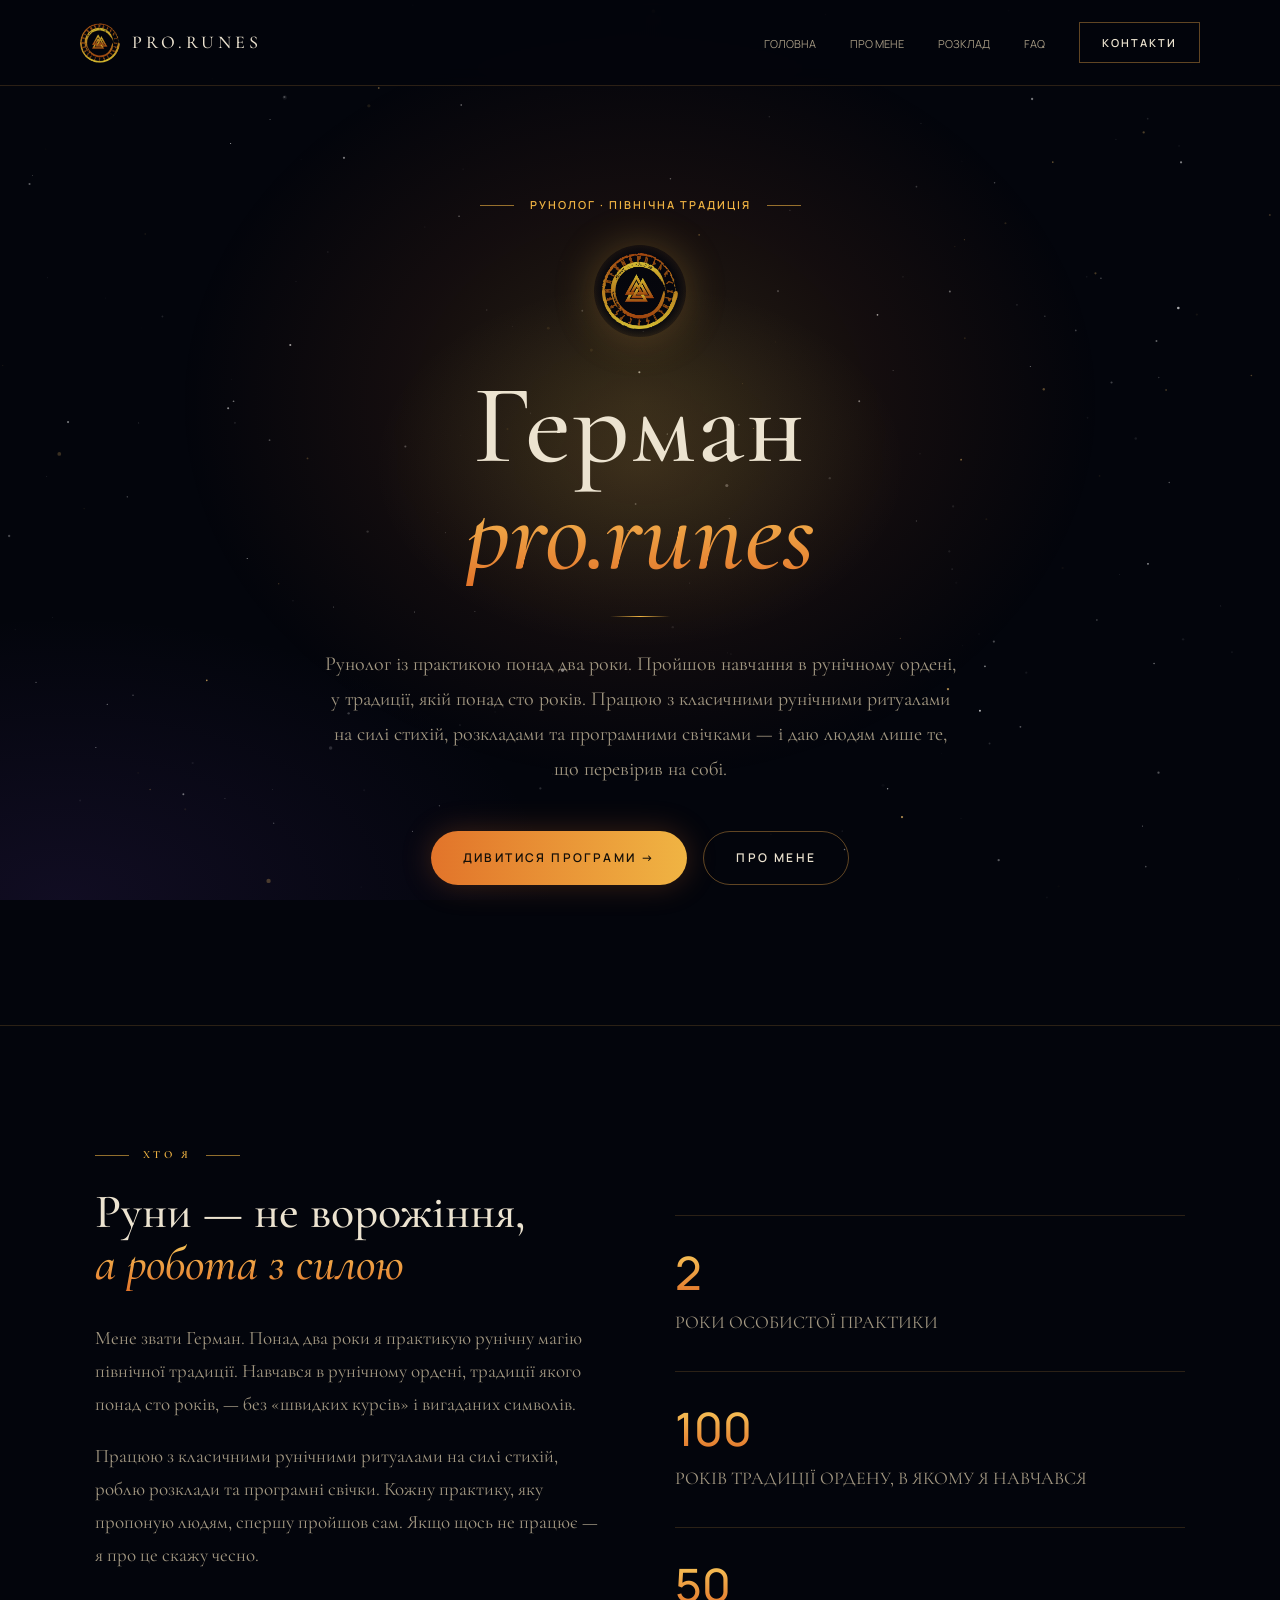
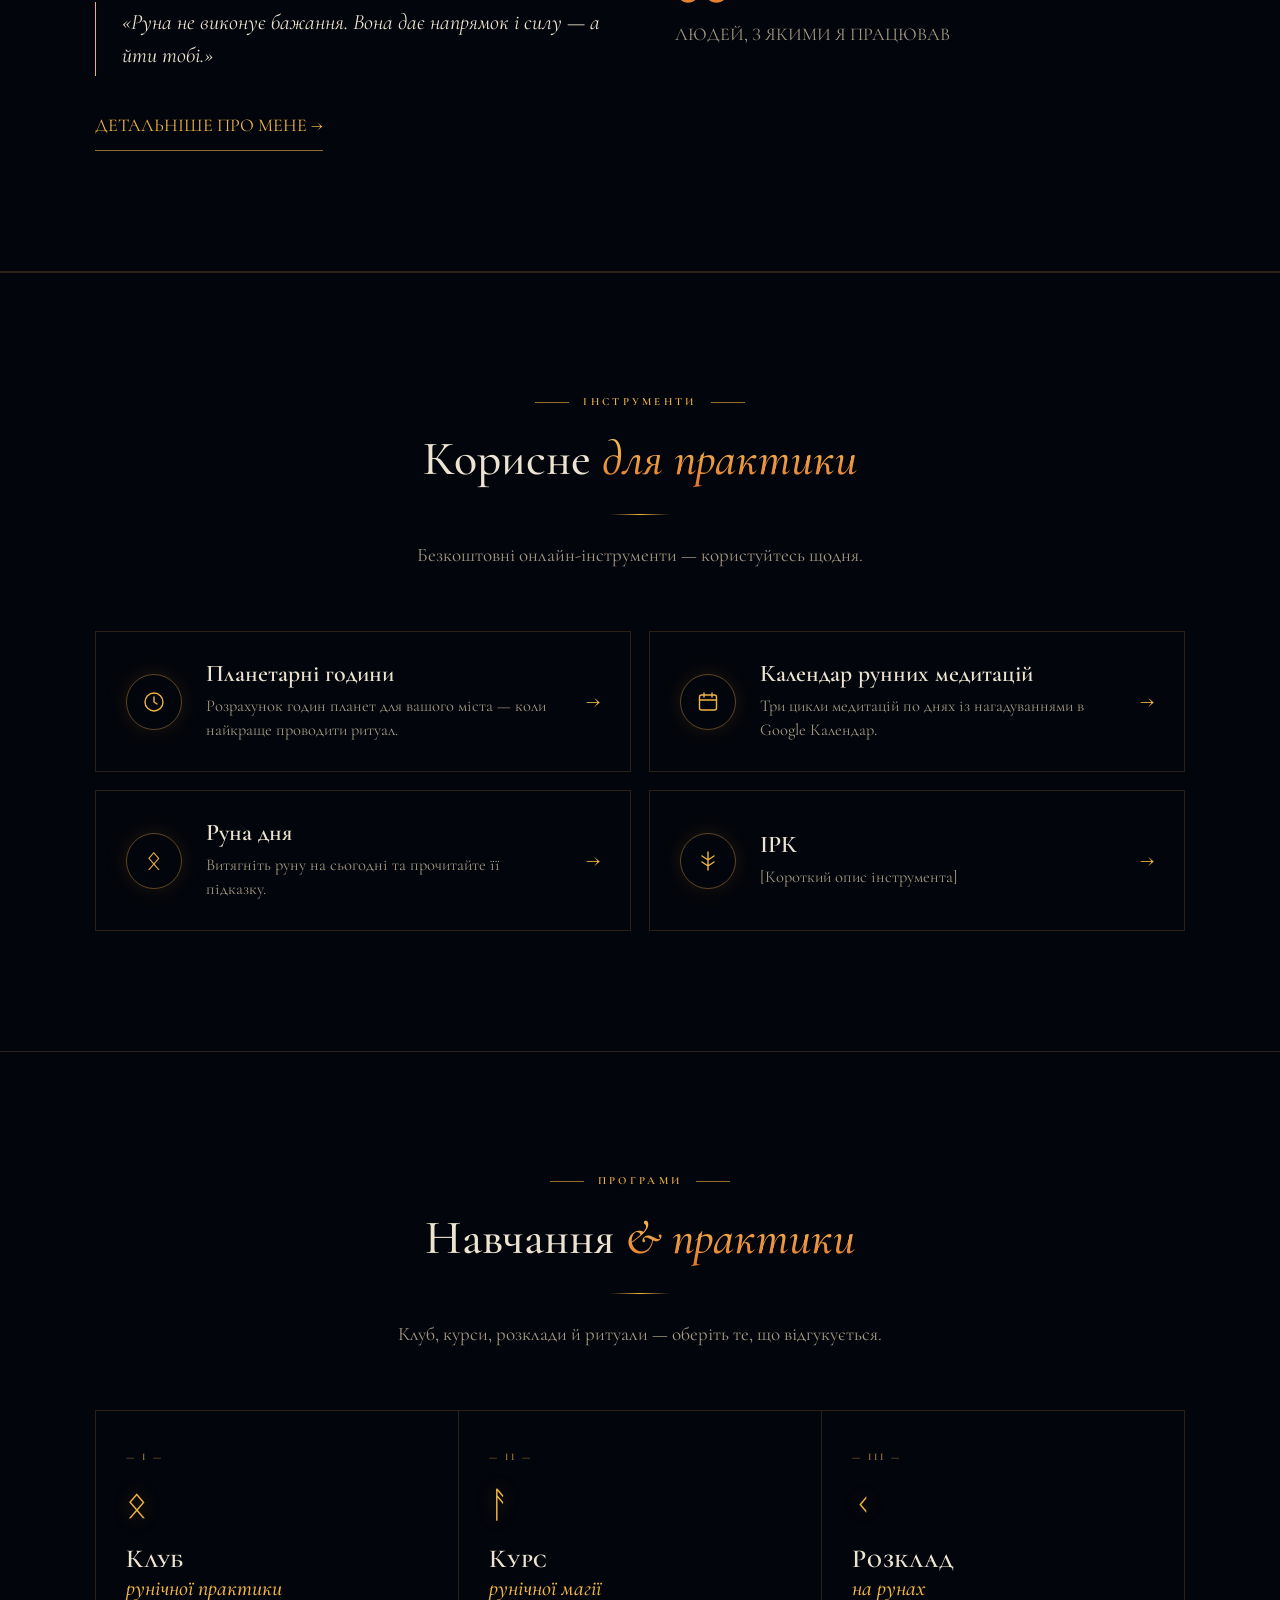
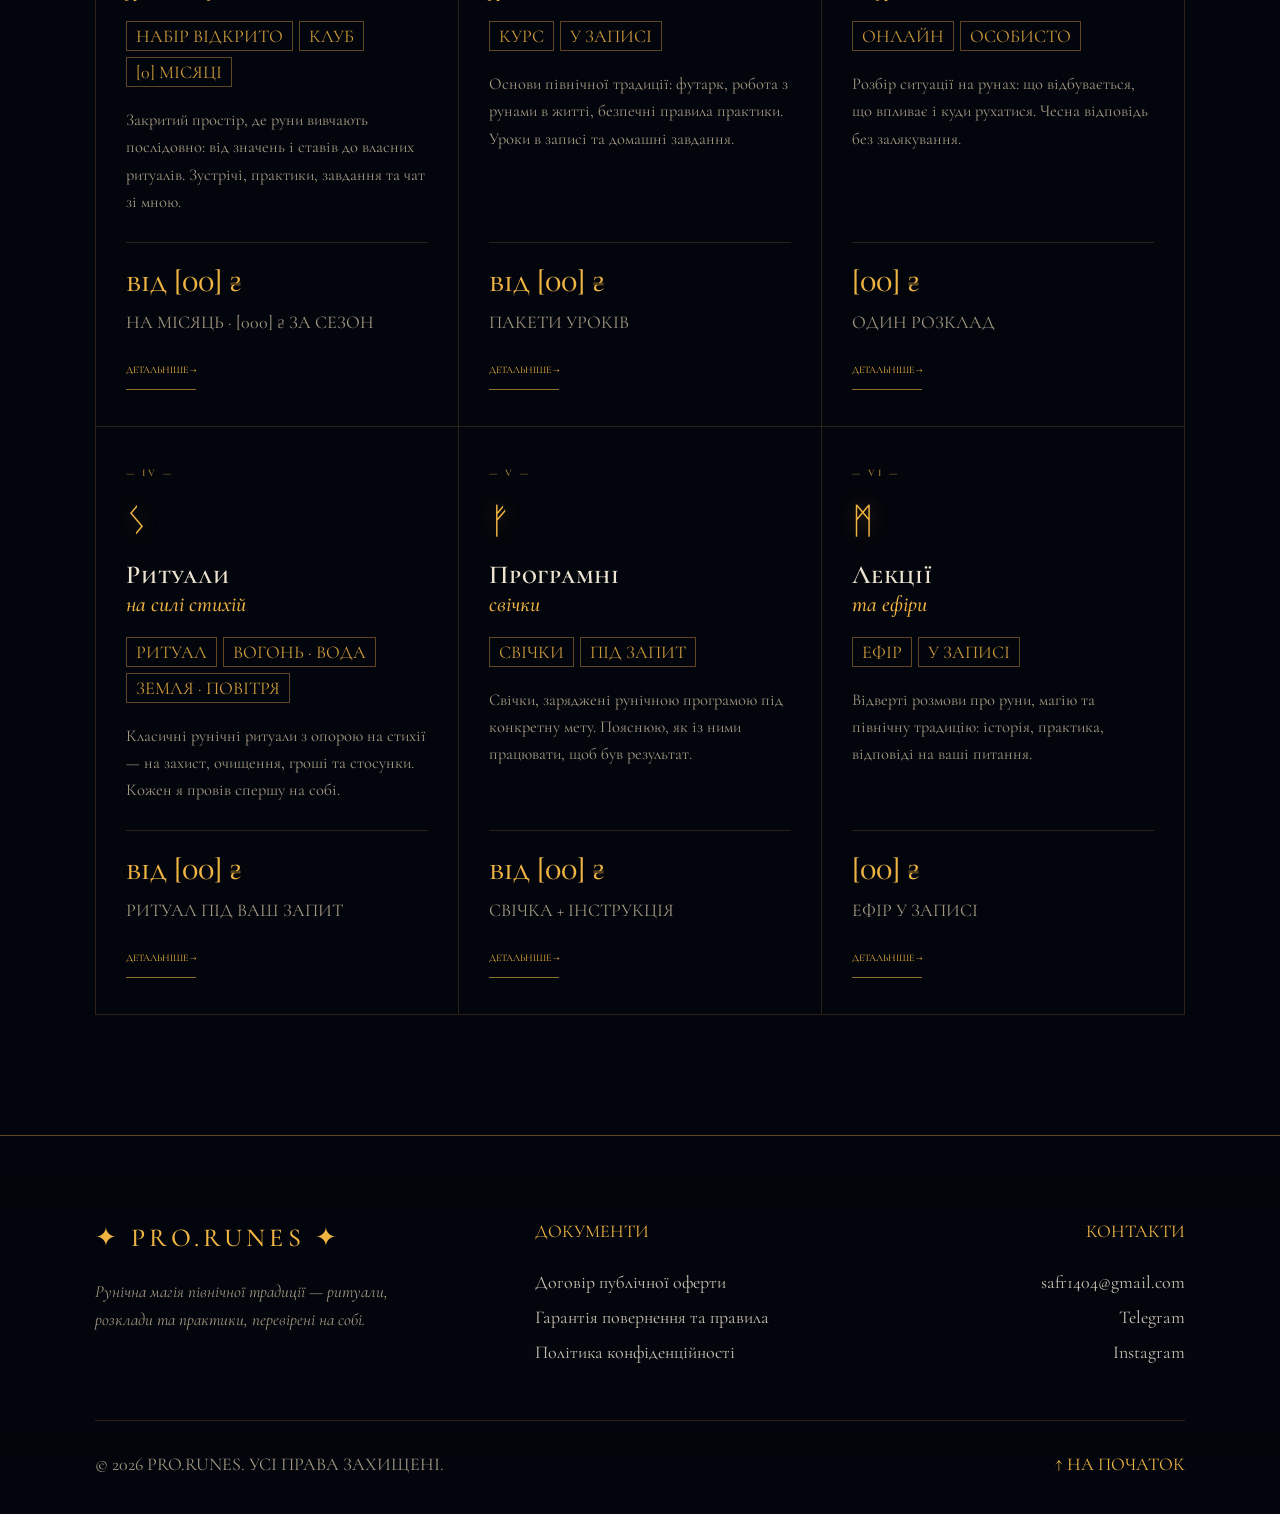
==== commit c0201de9: "Updates" ====
--- a/index.html
+++ b/index.html
@@ -9,10 +9,10 @@
 		<link rel="shortcut icon" href="./assets/img/favicon.ico">
 		<link rel="apple-touch-icon" sizes="180x180" href="./assets/img/apple-touch-icon.png">
 		<title>Home Page</title>
-		<script type="module" crossorigin="" src="./js/index.min.js?v=1795555558292"></script>
-		<link rel="modulepreload" crossorigin="" href="./js/main.min.js?v=1795555558292">
-		<link rel="stylesheet" crossorigin="" href="./css/main.min.css?v=1795555558292">
-		<link rel="stylesheet" crossorigin="" href="./css/index.min.css?v=1795555558292">
+		<script type="module" crossorigin="" src="./js/index.min.js?v=1795556963564"></script>
+		<link rel="modulepreload" crossorigin="" href="./js/main.min.js?v=1795556963564">
+		<link rel="stylesheet" crossorigin="" href="./css/main.min.css?v=1795556963564">
+		<link rel="stylesheet" crossorigin="" href="./css/index.min.css?v=1795556963564">
 	</head>
 	<body>
 		<div class="wrapper">
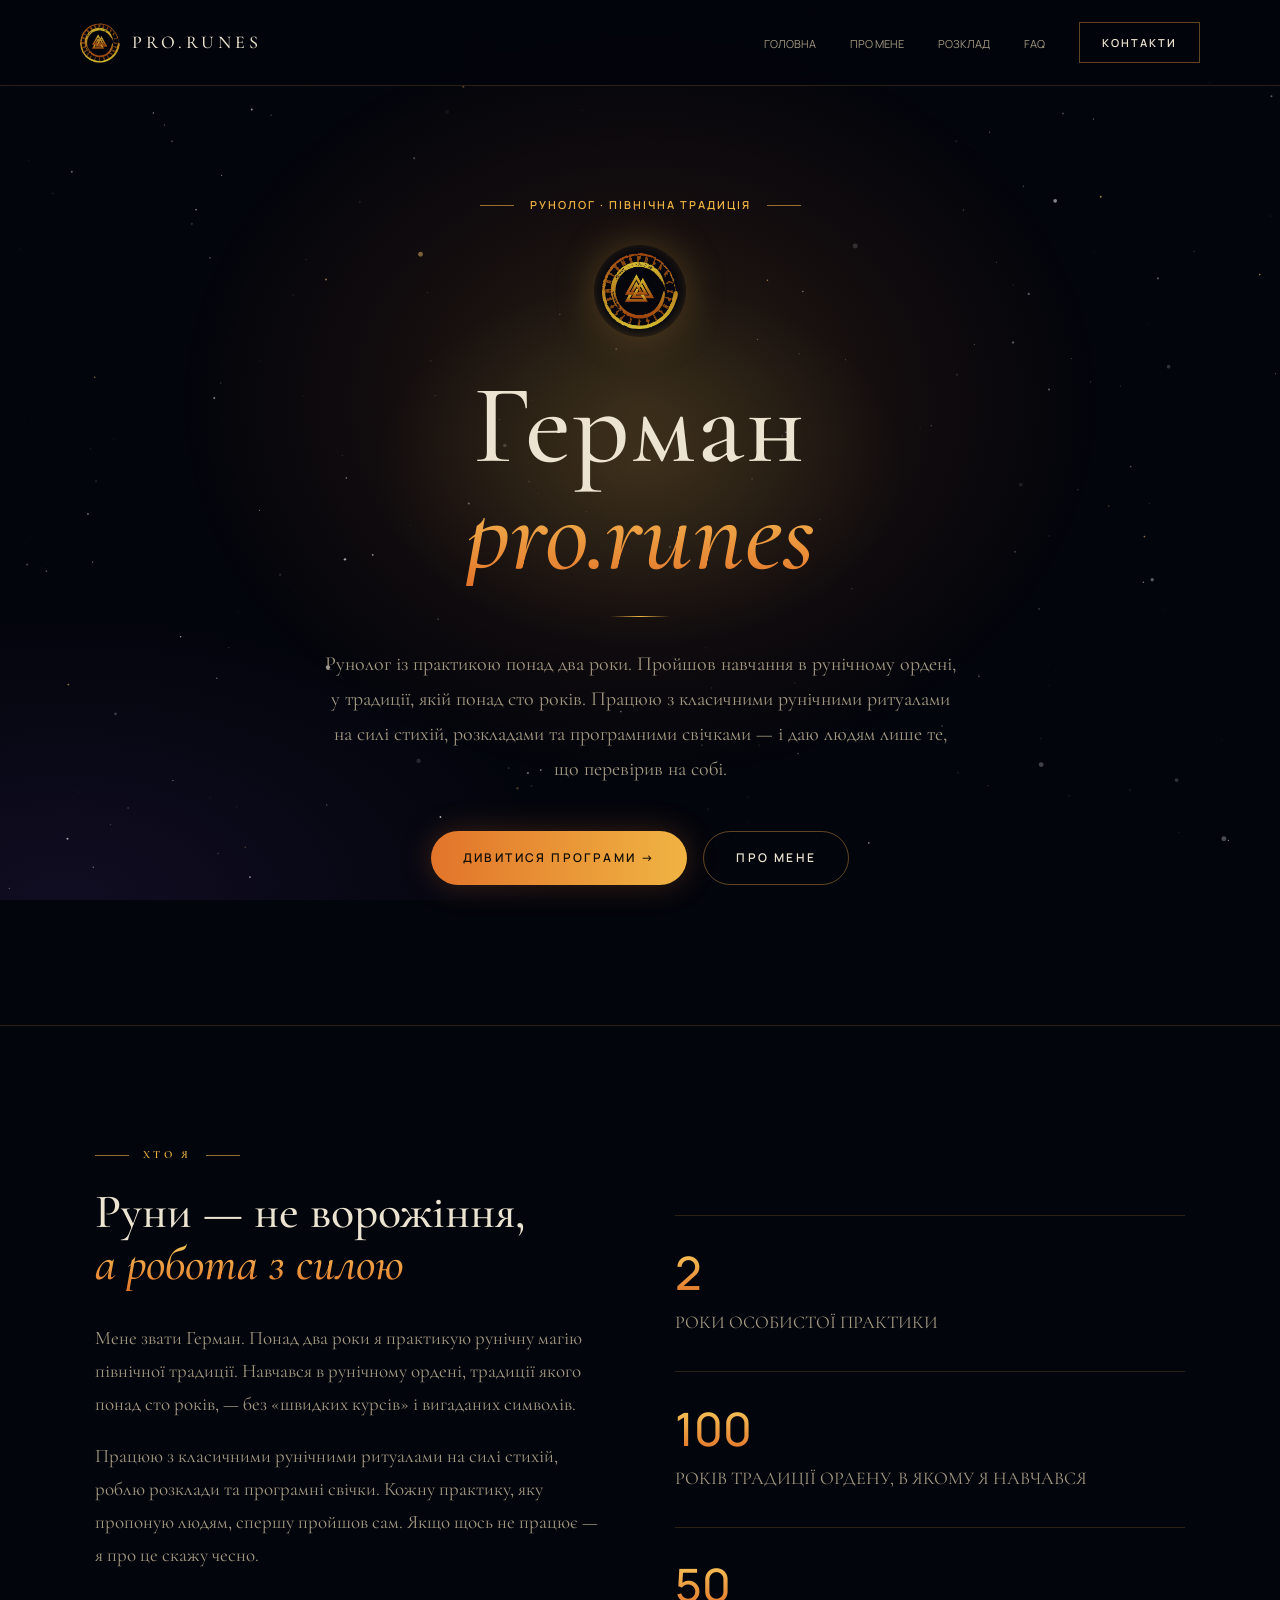
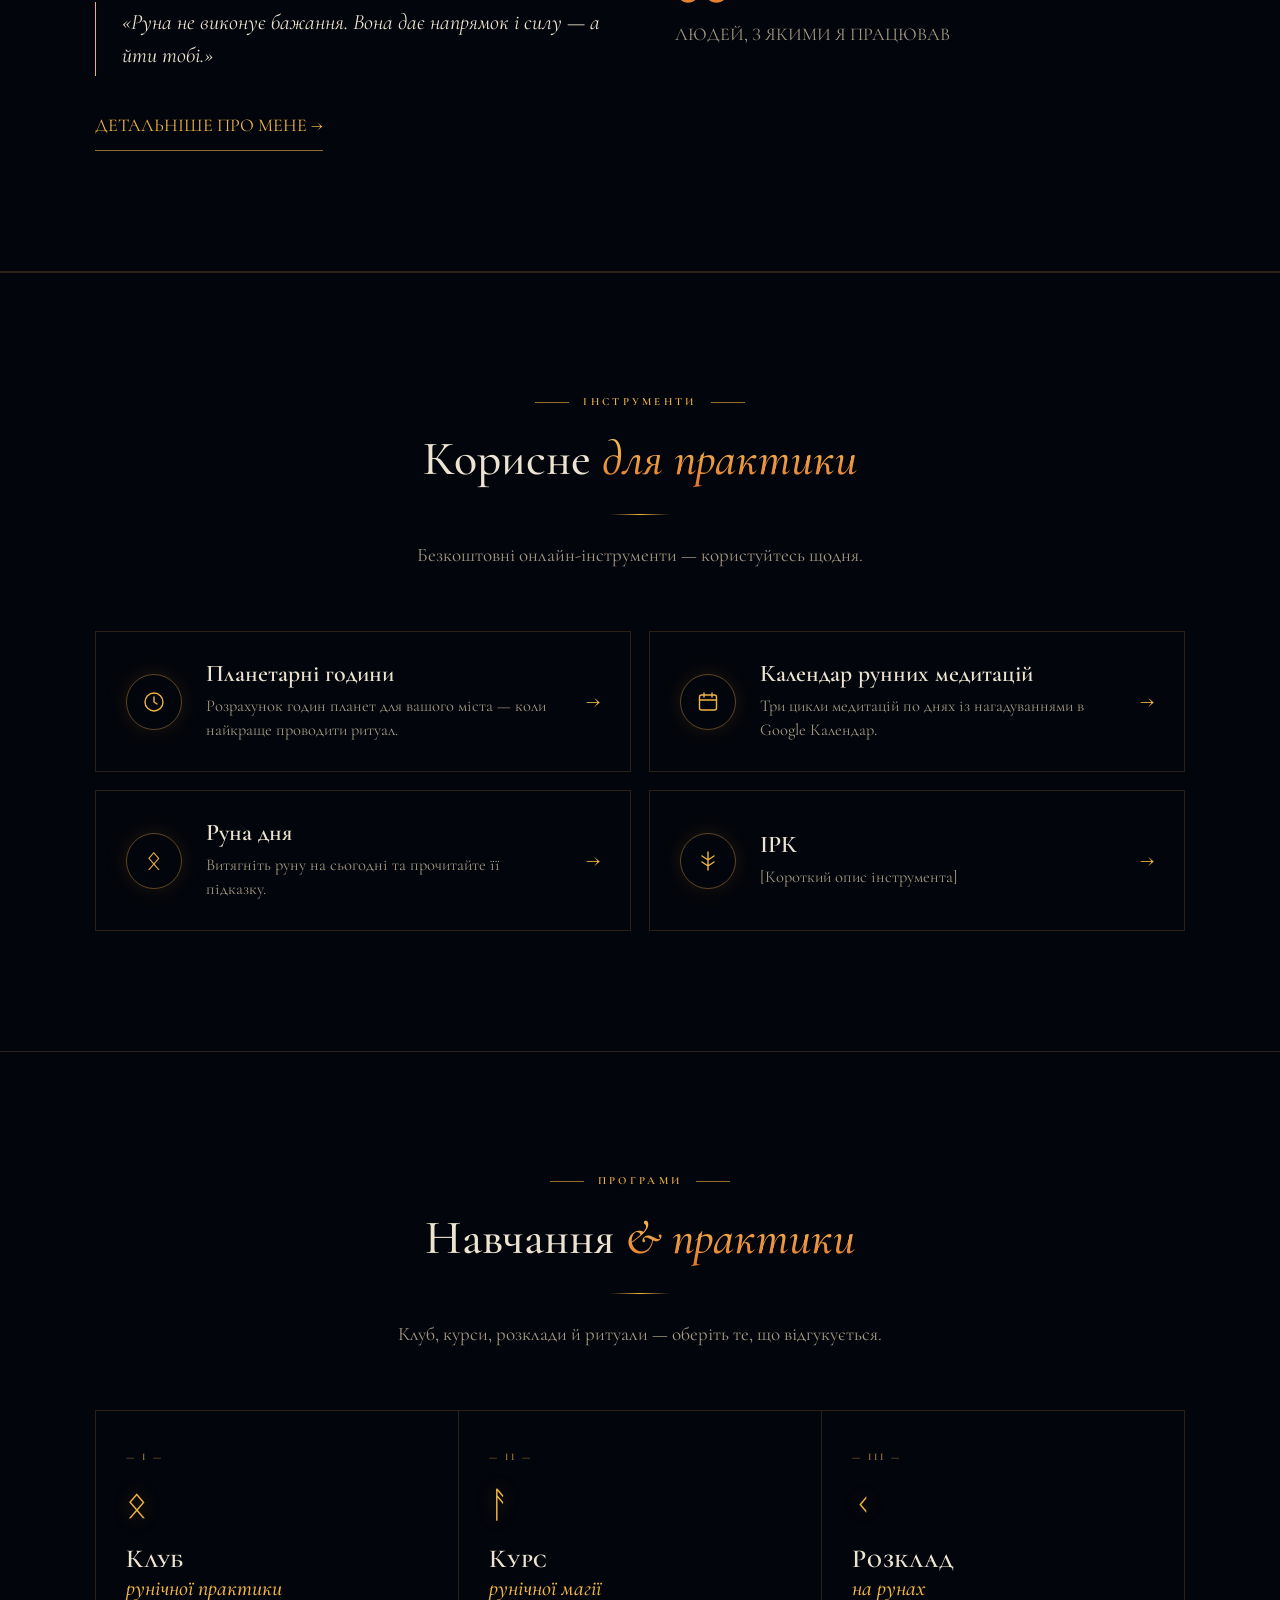
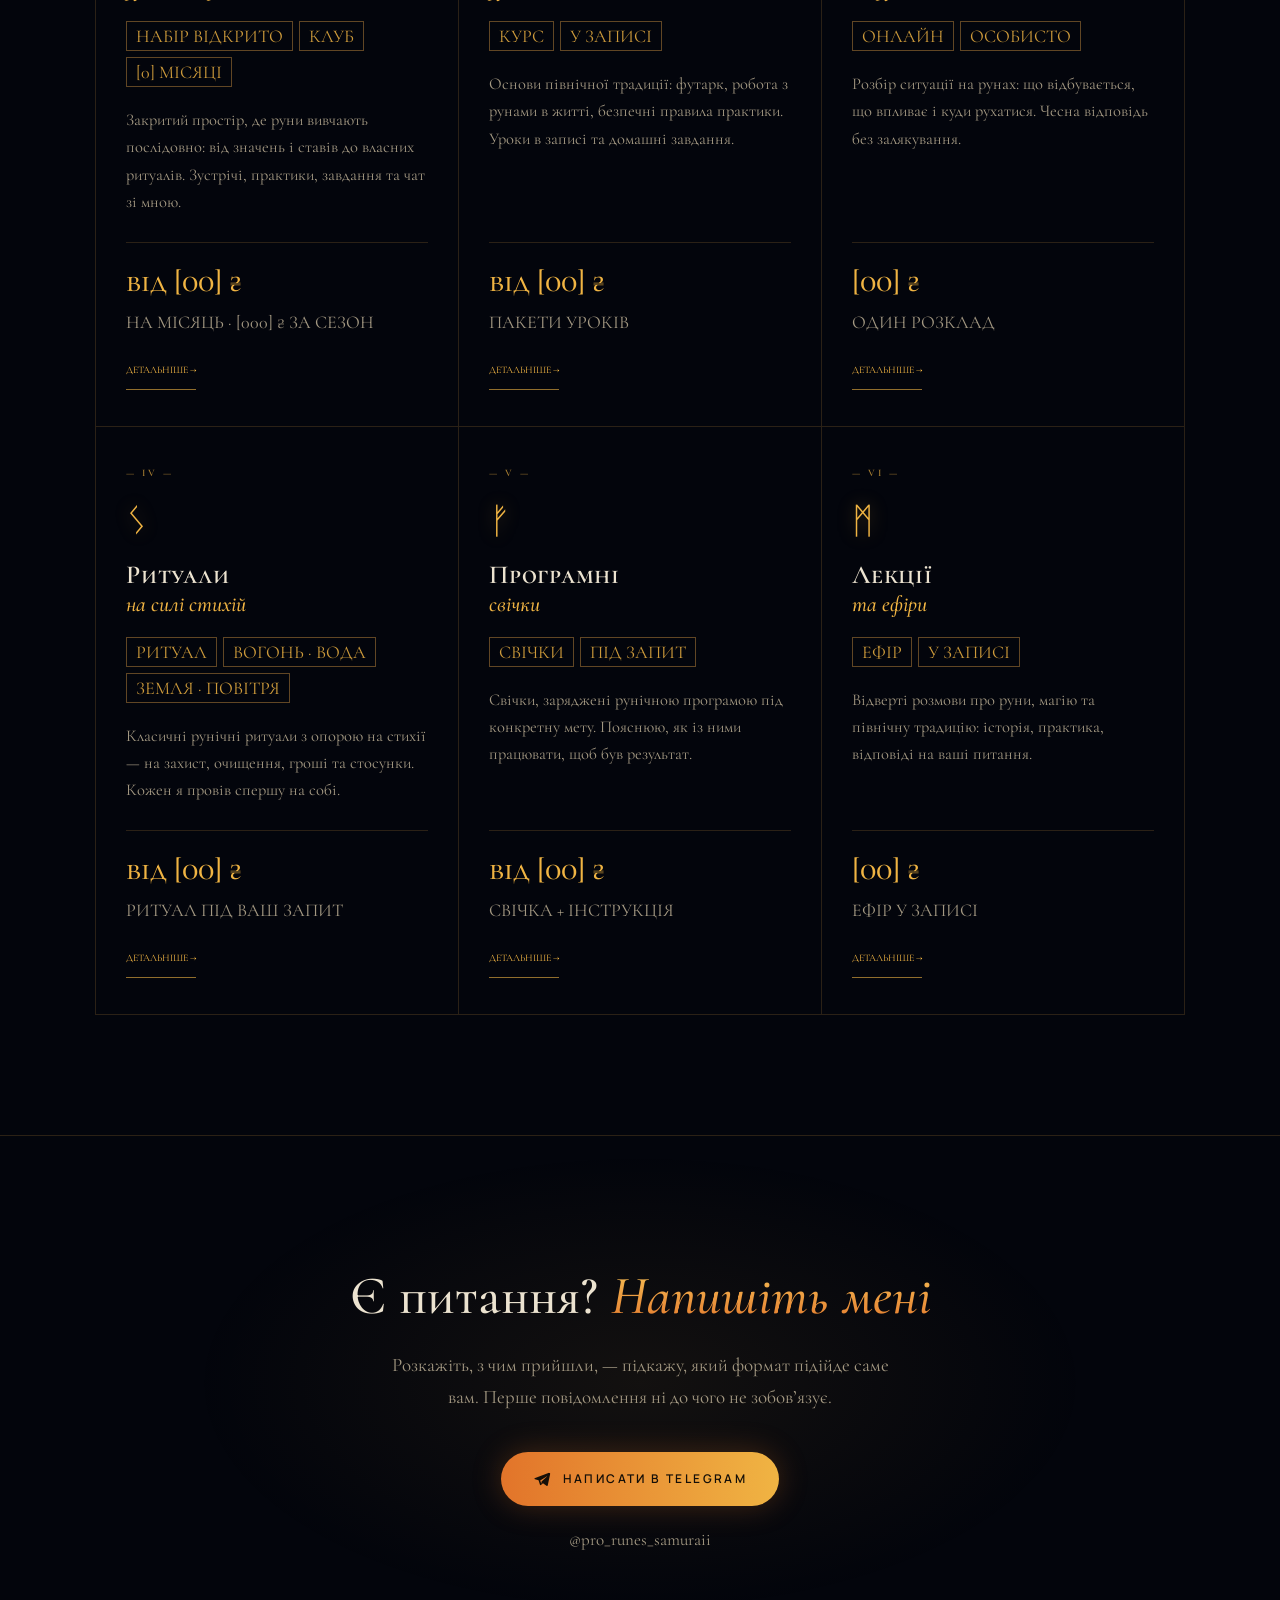
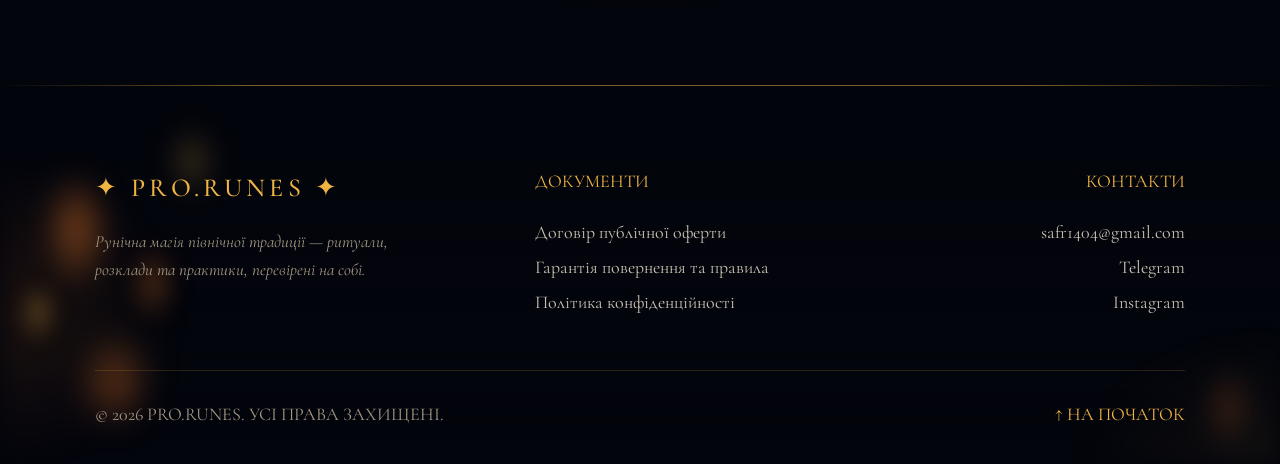
==== commit 2f1217f4: "Updates" ====
--- a/index.html
+++ b/index.html
@@ -9,10 +9,10 @@
 		<link rel="shortcut icon" href="./assets/img/favicon.ico">
 		<link rel="apple-touch-icon" sizes="180x180" href="./assets/img/apple-touch-icon.png">
 		<title>Home Page</title>
-		<script type="module" crossorigin="" src="./js/index.min.js?v=1795556963564"></script>
-		<link rel="modulepreload" crossorigin="" href="./js/main.min.js?v=1795556963564">
-		<link rel="stylesheet" crossorigin="" href="./css/main.min.css?v=1795556963564">
-		<link rel="stylesheet" crossorigin="" href="./css/index.min.css?v=1795556963564">
+		<script type="module" crossorigin="" src="./js/index.min.js?v=1795642640439"></script>
+		<link rel="modulepreload" crossorigin="" href="./js/main.min.js?v=1795642640439">
+		<link rel="stylesheet" crossorigin="" href="./css/main.min.css?v=1795642640439">
+		<link rel="stylesheet" crossorigin="" href="./css/index.min.css?v=1795642640439">
 	</head>
 	<body>
 		<div class="wrapper">
@@ -26,13 +26,13 @@
 						<nav class="menu__body">
 							<ul class="menu__list">
 								<li class="menu__item">
-									<a href="#" class="menu__link">Головна</a>
-								</li>
-								<li class="menu__item">
-									<a href="#" class="menu__link">Про мене</a>
-								</li>
-								<li class="menu__item">
-									<a href="#" class="menu__link">Розклад</a>
+									<a href="index.html" class="menu__link">Головна</a>
+								</li>
+								<li class="menu__item">
+									<a href="#" data-fls-scrollto="#about" class="menu__link">Про мене</a>
+								</li>
+								<li class="menu__item">
+									<a href="#" data-fls-scrollto="#about" class="menu__link">Розклад</a>
 								</li>
 								<!--
 <li class="menu__item">
@@ -40,10 +40,10 @@
 </li>
 -->
 								<li class="menu__item">
-									<a href="#" class="menu__link">FAQ</a>
-								</li>
-								<li class="menu__item">
-									<a href="#" class="menu__link menu__link--contact">Контакти</a>
+									<a href="#" data-fls-scrollto="#about" class="menu__link">FAQ</a>
+								</li>
+								<li class="menu__item">
+									<a href="#" data-fls-scrollto="#contacts" class="menu__link menu__link--contact">Контакти</a>
 								</li>
 							</ul>
 						</nav>
@@ -324,6 +324,37 @@
 						</div>
 					</div>
 				</section>
+				<!-- ================= КОНТАКТ ================= -->
+				<section class="contact" id="contacts">
+					<div class="contact__runes" aria-hidden="true">
+						<span style="--x: 6%; --d: 22s; --delay: 0s; --s: 14px">ᚨ</span>
+						<span style="--x: 14%; --d: 28s; --delay: -6s; --s: 18px">ᚠ</span>
+						<span style="--x: 24%; --d: 25s; --delay: -14s; --s: 12px">ᛉ</span>
+						<span style="--x: 33%; --d: 30s; --delay: -3s; --s: 16px">ᚱ</span>
+						<span style="--x: 45%; --d: 33s; --delay: -24s; --s: 11px">ᚹ</span>
+						<span style="--x: 63%; --d: 27s; --delay: -9s; --s: 20px">ᛟ</span>
+						<span style="--x: 72%; --d: 24s; --delay: -17s; --s: 13px">ᚲ</span>
+						<span style="--x: 81%; --d: 29s; --delay: -4s; --s: 17px">ᛏ</span>
+						<span style="--x: 90%; --d: 26s; --delay: -12s; --s: 15px">ᛒ</span>
+						<span style="--x: 96%; --d: 31s; --delay: -20s; --s: 12px">ᛃ</span>
+					</div>
+					<div class="contact__container">
+						<h2 class="contact__title">
+							Є питання?
+							<em>Напишіть мені</em>
+						</h2>
+						<p class="contact__text">
+							Розкажіть, з чим прийшли, — підкажу, який формат підійде саме вам. Перше повідомлення ні до чого не зобов’язує.
+						</p>
+						<a href="https://t.me/pro_runes_samuraii" class="btn btn--primary contact__btn" target="_blank" rel="noopener">
+							<svg class="contact__icon" viewbox="0 0 24 24" aria-hidden="true">
+								<path d="M21.4 3.6 2.9 10.8c-1.3.5-1.2 1.2-.2 1.5l4.7 1.5 1.8 5.6c.2.6.4.8.9.8.4 0 .6-.2.9-.4l2.3-2.2 4.7 3.5c.9.5 1.5.2 1.7-.8l3.1-14.6c.3-1.3-.5-1.9-1.4-1.5ZM9.6 13.9l8.6-5.4c.4-.3.8-.1.5.2l-7.3 6.6-.3 3.1-1.5-4.5Z"></path>
+							</svg>
+							Написати в Telegram
+						</a>
+						<a href="https://t.me/pro_runes_samuraii" class="contact__handle" target="_blank" rel="noopener">@pro_runes_samuraii</a>
+					</div>
+				</section>
 			</main>
 			<footer data-fls-footer="" class="footer">
 				<div class="footer__container">
--- a/css/main.min.css
+++ b/css/main.min.css
@@ -1 +1 @@
-@import "https://fonts.googleapis.com/css?family=Cormorant+Garamond:300,regular,500,600,700,300italic,italic,500italic,600italic,700italic";@import "https://fonts.googleapis.com/css?family=Manrope:200,300,regular,500,600,700,800";*{padding:0;margin:0;border:0}*,:after,:before{box-sizing:border-box}:after,:before,a,label{display:inline-block}body,html{height:100%}body{line-height:1;scrollbar-gutter:stable;-ms-text-size-adjust:100%;-moz-text-size-adjust:100%;-webkit-text-size-adjust:100%;-webkit-font-smoothing:antialiased;-moz-osx-font-smoothing:grayscale;min-height:100vh;min-width:20rem;color:#ece3d0;font-family:Cormorant Garamond,Georgia,serif;font-size:1.125rem;line-height:1.7;background:radial-gradient(ellipse 55% 45% at 5% 100%,rgba(100,60,170,.14),transparent 70%),#03050c;background-attachment:fixed}button,input,textarea{font-family:inherit;font-size:inherit;line-height:inherit;color:inherit;background-color:transparent}input,textarea{width:100%}button,option,select{cursor:pointer}a{color:inherit;text-decoration:none}ul li{list-style:none}img{max-width:100%;height:auto;vertical-align:middle}h1,h2,h3,h4,h5,h6{font-weight:inherit;font-size:inherit}address{font-style:normal}[data-fls-scrolllock] body{overflow:hidden;touch-action:none;overscroll-behavior:none}.wrapper{min-height:100%;display:flex;flex-direction:column;overflow:clip}.wrapper>main{flex:1 1 auto}.field,.wrapper>*{min-width:0}[class*=__container]{max-width:71.875rem;margin:0 auto;padding-left:.9375rem;padding-right:.9375rem}.section-label{display:flex;align-items:center;gap:.875rem;margin-bottom:1.375rem;text-transform:uppercase;color:#f0b443;font-size:.6875rem;font-weight:600;letter-spacing:.3em}.section-label:after,.section-label:before{content:"";width:2.125rem;height:.0625rem;background:rgba(240,180,67,.6)}.section-title{margin:0 0 1.875rem;font-family:Cormorant Garamond,Georgia,serif;font-size:calc(clamp(2.125rem,4vw,3rem));font-weight:500;line-height:1.08;color:#ece3d0}.section-title em{display:block;font-style:italic;background:linear-gradient(180deg,#f7c75a,#e2742a);-webkit-background-clip:text;background-clip:text;color:transparent}.section-head{display:flex;flex-direction:column;align-items:center;margin-bottom:3.75rem;text-align:center}.btn,.section-label--center{justify-content:center}.section-title--center{margin-bottom:0}.section-title--center em{display:inline}.section-divider{display:block;width:3.75rem;height:.0625rem;margin:1.75rem 0 1.5rem;background:linear-gradient(90deg,transparent,#f0b443,transparent)}.section-sub{max-width:35rem;margin:0;font-size:1.1875rem;color:#a39882}.btn{display:inline-flex;align-items:center;min-height:3.375rem;padding:0 2rem;border-radius:62.4375rem;white-space:nowrap;font-family:Manrope,system-ui,sans-serif;font-size:.75rem;font-weight:600;letter-spacing:.2em;text-transform:uppercase;transition:box-shadow .3s,border-color .3s,transform .3s,color .3s}.btn--primary{background:linear-gradient(90deg,#e2742a,#f0b443);color:#150f08;box-shadow:0 0 1.875rem rgba(226,116,42,.25)}.btn--primary:hover{box-shadow:0 0 2.75rem rgba(226,116,42,.45);transform:translateY(-.0625rem)}.btn--outline{border:.0625rem solid rgba(226,160,70,.42);color:#ece3d0}.btn--outline:hover{border-color:#f0b443;color:#f0b443}.field{display:flex;flex-direction:column;gap:.625rem}.field__label{text-transform:uppercase;color:#f0b443}.field__input{width:100%;min-height:3.25rem;padding:0 1rem;border:.0625rem solid rgba(226,160,70,.42);border-radius:0;background:rgba(3,5,12,.7);font-family:Cormorant Garamond,Georgia,serif;font-size:1.1875rem;color:#ece3d0;color-scheme:dark;transition:border-color .25s,box-shadow .25s;display:block;min-width:0;max-width:100%;-webkit-appearance:none;appearance:none;line-height:3.25rem}.field__input::placeholder{color:rgba(163,152,130,.6)}.field__input::-webkit-date-and-time-value{text-align:left;margin:0}.field__input::-webkit-calendar-picker-indicator{filter:invert(70%) sepia(60%) saturate(500%) hue-rotate(5deg);cursor:pointer}.field__input:focus{outline:none;border-color:#f0b443;box-shadow:0 0 0 .1875rem rgba(240,180,67,.12)}.menu{justify-content:space-between;gap:1.25rem}.menu,.menu__list,.menu__logo{display:flex;align-items:center}.menu__logo{position:relative;z-index:4;gap:.75rem}.menu__logo span{font-weight:500;letter-spacing:.25rem;text-transform:uppercase}.menu__list{flex-wrap:wrap;gap:2.125rem;color:#a39882}.menu__link{position:relative;font-family:Manrope,system-ui,sans-serif;text-transform:uppercase;font-size:.6875rem;transition:color .25s}.menu__link--contact{color:#ece3d0;font-weight:600;line-height:1.2;letter-spacing:.125rem;border:.0625rem solid rgba(226,160,70,.42);padding:.8125rem 1.375rem}.menu__link:after{content:"";position:absolute;left:0;right:0;bottom:-.5rem;height:.0625rem;background:#f0b443;transform:scaleX(0);transition:transform .3s}.menu__link:hover{color:#ece3d0}.menu__link:hover:after{transform:scaleX(1)}.icon-menu{display:none}.header{position:sticky;top:0;z-index:20;background:rgba(3,5,12,.72);backdrop-filter:blur(.75rem);border-bottom:.0625rem solid rgba(226,160,70,.18);padding-block:1.375rem}.footer{border-top:.0625rem solid rgba(226,160,70,.42);background:linear-gradient(180deg,rgba(3,5,12,.4),rgba(3,5,12,.9))}.footer__container{margin:0 auto;padding:5rem 1.875rem 2.125rem}.footer__top{display:grid;grid-template-columns:1.3fr 1fr 1fr;gap:3.125rem;padding-bottom:3.125rem;border-bottom:.0625rem solid rgba(226,160,70,.18)}.footer__logo{display:inline-block;font-family:Cormorant Garamond,Georgia,serif;font-size:1.625rem;font-weight:500;letter-spacing:.16em;text-transform:uppercase;color:#f0b443}.footer__tagline{max-width:20rem;margin:1.125rem 0 0;font-size:1.0625rem;font-style:italic;line-height:1.65;color:#a39882}.footer__col{display:flex;flex-direction:column;align-items:flex-start}.footer__col--right{align-items:flex-end;text-align:right}.footer__title{margin-bottom:1.125rem;text-transform:uppercase;color:#f0b443}.footer__link{padding:.3125rem 0;font-size:1.125rem;line-height:1.4;color:#ece3d0;opacity:.85;transition:color .25s,opacity .25s}.footer__link:hover{color:#f0b443;opacity:1}.footer__legal{display:flex;flex-direction:column;gap:.25rem;margin-top:1.375rem;text-transform:uppercase;text-transform:none;line-height:1.6;color:#a39882}.footer__legal strong{font-weight:700;color:#ece3d0;opacity:.8}.footer__bottom{display:flex;flex-wrap:wrap;justify-content:space-between;gap:.875rem;padding-top:1.75rem;text-transform:uppercase;color:#a39882}.footer__up{color:#f0b443;transition:color .25s}.footer__up:hover{color:#f7c75a}@media(max-width:61.99875em){.footer__top{grid-template-columns:1fr 1fr}.footer__brand{grid-column:1/-1}}@media(max-width:47.99875em) and (any-hover:none){.icon-menu{cursor:default}}@media(max-width:47.99875em){.btn{width:100%}.menu__body{height:100svh;overflow:auto;padding:6.25rem .9375rem 1.875rem;background-color:#0d1020;border-bottom:.0625rem solid rgba(226,160,70,.18)}.menu__body,.menu__body:before{position:fixed;width:100%;left:-100%;top:0;transition:left .3s}.menu__body:before{content:"";height:4.375rem;z-index:2}[data-fls-menu-open] .menu__body,[data-fls-menu-open] .menu__body:before{left:0}.menu__list{flex-direction:column;align-items:flex-end}.menu__link--contact,.menu__list{font-size:1.625rem}.icon-menu{display:block;position:relative;width:1.875rem;height:1.125rem;z-index:5}.icon-menu span,.icon-menu:after,.icon-menu:before{content:"";transition:all .3s;right:0;position:absolute;width:100%;height:.125rem;background-color:#f0b443}.icon-menu:before{top:0}.icon-menu:after{bottom:0}.icon-menu span{top:calc(50% - .0625rem)}[data-fls-menu-open] .icon-menu span{width:0}[data-fls-menu-open] .icon-menu:before{top:calc(50% - .0625rem);transform:rotate(-45deg)}[data-fls-menu-open] .icon-menu:after{bottom:calc(50% - .0625rem);transform:rotate(45deg)}.footer__container{padding:4rem 1rem 1.75rem}.footer__top{grid-template-columns:1fr;gap:2.5rem}.footer__col--right{align-items:flex-start;text-align:left}}+@import "https://fonts.googleapis.com/css?family=Cormorant+Garamond:300,regular,500,600,700,300italic,italic,500italic,600italic,700italic";@import "https://fonts.googleapis.com/css?family=Manrope:200,300,regular,500,600,700,800";*{padding:0;margin:0;border:0}*,:after,:before{box-sizing:border-box}:after,:before,a,label{display:inline-block}body,html{height:100%}body{line-height:1;scrollbar-gutter:stable;-ms-text-size-adjust:100%;-moz-text-size-adjust:100%;-webkit-text-size-adjust:100%;-webkit-font-smoothing:antialiased;-moz-osx-font-smoothing:grayscale;min-height:100vh;min-width:20rem;color:#ece3d0;font-family:Cormorant Garamond,Georgia,serif;font-size:1.125rem;line-height:1.7;background:radial-gradient(ellipse 55% 45% at 5% 100%,rgba(100,60,170,.14),transparent 70%),#03050c;background-attachment:fixed}button,input,textarea{font-family:inherit;font-size:inherit;line-height:inherit;color:inherit;background-color:transparent}input,textarea{width:100%}button,option,select{cursor:pointer}a{color:inherit;text-decoration:none}ul li{list-style:none}img{max-width:100%;height:auto;vertical-align:middle}h1,h2,h3,h4,h5,h6{font-weight:inherit;font-size:inherit}address{font-style:normal}[data-fls-scrolllock] body{overflow:hidden;touch-action:none;overscroll-behavior:none}.wrapper{min-height:100%;display:flex;flex-direction:column;overflow:clip}.wrapper>main{flex:1 1 auto}.field,.wrapper>*{min-width:0}[class*=__container]{max-width:71.875rem;margin:0 auto;padding-left:.9375rem;padding-right:.9375rem}.section-label{display:flex;align-items:center;gap:.875rem;margin-bottom:1.375rem;text-transform:uppercase;color:#f0b443;font-size:.6875rem;font-weight:600;letter-spacing:.3em}.section-label:after,.section-label:before{content:"";width:2.125rem;height:.0625rem;background:rgba(240,180,67,.6)}.section-title{margin:0 0 1.875rem;font-family:Cormorant Garamond,Georgia,serif;font-size:calc(clamp(2.125rem,4vw,3rem));font-weight:500;line-height:1.08;color:#ece3d0}.section-title em{display:block;font-style:italic;background:linear-gradient(180deg,#f7c75a,#e2742a);-webkit-background-clip:text;background-clip:text;color:transparent}.section-head{display:flex;flex-direction:column;align-items:center;margin-bottom:3.75rem;text-align:center}.btn,.section-label--center{justify-content:center}.section-title--center{margin-bottom:0}.section-title--center em{display:inline}.section-divider{display:block;width:3.75rem;height:.0625rem;margin:1.75rem 0 1.5rem;background:linear-gradient(90deg,transparent,#f0b443,transparent)}.section-sub{max-width:35rem;margin:0;font-size:1.1875rem;color:#a39882}.btn{display:inline-flex;align-items:center;min-height:3.375rem;padding:0 2rem;border-radius:62.4375rem;white-space:nowrap;font-family:Manrope,system-ui,sans-serif;font-size:.75rem;font-weight:600;letter-spacing:.2em;text-transform:uppercase;transition:box-shadow .3s,border-color .3s,transform .3s,color .3s}.btn--primary{background:linear-gradient(90deg,#e2742a,#f0b443);color:#150f08;box-shadow:0 0 1.875rem rgba(226,116,42,.25)}.btn--primary:hover{box-shadow:0 0 2.75rem rgba(226,116,42,.45);transform:translateY(-.0625rem)}.btn--outline{border:.0625rem solid rgba(226,160,70,.42);color:#ece3d0}.btn--outline:hover{border-color:#f0b443;color:#f0b443}.field{display:flex;flex-direction:column;gap:.625rem}.field__label{text-transform:uppercase;color:#f0b443}.field__input{width:100%;min-height:3.25rem;padding:0 1rem;border:.0625rem solid rgba(226,160,70,.42);border-radius:0;background:rgba(3,5,12,.7);font-family:Cormorant Garamond,Georgia,serif;font-size:1.1875rem;color:#ece3d0;color-scheme:dark;transition:border-color .25s,box-shadow .25s;display:block;min-width:0;max-width:100%;-webkit-appearance:none;appearance:none;line-height:3.25rem}.field__input::placeholder{color:rgba(163,152,130,.6)}.field__input::-webkit-date-and-time-value{text-align:left;margin:0}.field__input::-webkit-calendar-picker-indicator{filter:invert(70%) sepia(60%) saturate(500%) hue-rotate(5deg);cursor:pointer}.field__input:focus{outline:none;border-color:#f0b443;box-shadow:0 0 0 .1875rem rgba(240,180,67,.12)}.menu{justify-content:space-between;gap:1.25rem}.menu,.menu__list,.menu__logo{display:flex;align-items:center}.menu__logo{position:relative;z-index:4;gap:.75rem}.menu__logo span{font-weight:500;letter-spacing:.25rem;text-transform:uppercase}.menu__list{flex-wrap:wrap;gap:2.125rem;color:#a39882}.menu__link{position:relative;font-family:Manrope,system-ui,sans-serif;text-transform:uppercase;font-size:.6875rem;transition:color .25s}.menu__link--contact{color:#ece3d0;font-weight:600;line-height:1.2;letter-spacing:.125rem;border:.0625rem solid rgba(226,160,70,.42);padding:.8125rem 1.375rem}.menu__link:after{content:"";position:absolute;left:0;right:0;bottom:-.5rem;height:.0625rem;background:#f0b443;transform:scaleX(0);transition:transform .3s}.menu__link:hover{color:#ece3d0}.menu__link:hover:after{transform:scaleX(1)}.icon-menu{display:none}.header{position:sticky;top:0;z-index:20;background:rgba(3,5,12,.72);backdrop-filter:blur(.75rem);border-bottom:.0625rem solid rgba(226,160,70,.18);padding-block:1.375rem}.footer{position:relative;isolation:isolate;overflow:hidden;background:linear-gradient(180deg,rgba(20,14,8,.6),#110c07 40%,#0b0805);border-top:.0625rem solid;border-image:linear-gradient(90deg,transparent,rgba(240,180,67,.5) 20%,rgba(240,180,67,.5) 80%,transparent) 1}.footer:after,.footer:before{content:"";position:absolute;inset:0;z-index:-1;pointer-events:none}.footer:before{background:radial-gradient(ellipse 2.125rem 3.75rem at 6% 38%,rgba(226,116,42,.55),transparent),radial-gradient(ellipse 2.5rem 3.25rem at 9% 78%,rgba(226,116,42,.4),transparent),radial-gradient(ellipse 1.375rem 2.25rem at 15% 20%,rgba(240,180,67,.3),transparent),radial-gradient(ellipse 16.25rem 13.75rem at 0 60%,rgba(226,116,42,.12),transparent 70%);filter:blur(.875rem);animation:footer-flicker 5s ease-in-out infinite alternate}.footer:after{background:radial-gradient(ellipse 1.125rem 1.875rem at 3% 60%,rgba(240,180,67,.35),transparent),radial-gradient(ellipse 1.625rem 2.625rem at 12% 52%,rgba(226,116,42,.3),transparent),radial-gradient(ellipse 1.875rem 2.875rem at 96% 85%,rgba(226,116,42,.18),transparent),radial-gradient(ellipse 18.75rem 12.5rem at 100% 100%,rgba(240,180,67,.06),transparent 70%);filter:blur(.625rem);animation:footer-flicker 7s ease-in-out 1.5s infinite alternate-reverse}@keyframes footer-flicker{0%{opacity:.55;transform:translateY(0) scale(1)}40%{opacity:.9;transform:translateY(-.25rem) scale(1.03)}70%{opacity:.7;transform:translateY(.125rem) scale(.99)}to{opacity:1;transform:translateY(-.125rem) scale(1.02)}}.footer{border-top:.0625rem solid rgba(226,160,70,.42);background:linear-gradient(180deg,rgba(3,5,12,.4),rgba(3,5,12,.9))}.footer__container{margin:0 auto;padding:5rem 1.875rem 2.125rem}.footer__top{display:grid;grid-template-columns:1.3fr 1fr 1fr;gap:3.125rem;padding-bottom:3.125rem;border-bottom:.0625rem solid rgba(226,160,70,.18)}.footer__logo{display:inline-block;font-family:Cormorant Garamond,Georgia,serif;font-size:1.625rem;font-weight:500;letter-spacing:.16em;text-transform:uppercase;color:#f0b443}.footer__tagline{max-width:20rem;margin:1.125rem 0 0;font-size:1.0625rem;font-style:italic;line-height:1.65;color:#a39882}.footer__col{display:flex;flex-direction:column;align-items:flex-start}.footer__col--right{align-items:flex-end;text-align:right}.footer__title{margin-bottom:1.125rem;text-transform:uppercase;color:#f0b443}.footer__link{padding:.3125rem 0;font-size:1.125rem;line-height:1.4;color:#ece3d0;opacity:.85;transition:color .25s,opacity .25s}.footer__link:hover{color:#f0b443;opacity:1}.footer__legal{display:flex;flex-direction:column;gap:.25rem;margin-top:1.375rem;text-transform:uppercase;text-transform:none;line-height:1.6;color:#a39882}.footer__legal strong{font-weight:700;color:#ece3d0;opacity:.8}.footer__bottom{display:flex;flex-wrap:wrap;justify-content:space-between;gap:.875rem;padding-top:1.75rem;text-transform:uppercase;color:#a39882}.footer__up{color:#f0b443;transition:color .25s}.footer__up:hover{color:#f7c75a}@media(max-width:61.99875em){.footer__top{grid-template-columns:1fr 1fr}.footer__brand{grid-column:1/-1}}@media(max-width:47.99875em) and (any-hover:none){.icon-menu{cursor:default}}@media(max-width:47.99875em){.btn{width:100%}.menu__body{height:100svh;overflow:auto;padding:6.25rem .9375rem 1.875rem;background-color:#0d1020;border-bottom:.0625rem solid rgba(226,160,70,.18)}.menu__body,.menu__body:before{position:fixed;width:100%;left:-100%;top:0;transition:left .3s}.menu__body:before{content:"";height:4.375rem;z-index:2}[data-fls-menu-open] .menu__body,[data-fls-menu-open] .menu__body:before{left:0}.menu__list{flex-direction:column;align-items:flex-end}.menu__link--contact,.menu__list{font-size:1.625rem}.icon-menu{display:block;position:relative;width:1.875rem;height:1.125rem;z-index:5}.icon-menu span,.icon-menu:after,.icon-menu:before{content:"";transition:all .3s;right:0;position:absolute;width:100%;height:.125rem;background-color:#f0b443}.icon-menu:before{top:0}.icon-menu:after{bottom:0}.icon-menu span{top:calc(50% - .0625rem)}[data-fls-menu-open] .icon-menu span{width:0}[data-fls-menu-open] .icon-menu:before{top:calc(50% - .0625rem);transform:rotate(-45deg)}[data-fls-menu-open] .icon-menu:after{bottom:calc(50% - .0625rem);transform:rotate(45deg)}.footer:after,.footer:before{opacity:.7}.footer__container{padding:4rem 1rem 1.75rem}.footer__top{grid-template-columns:1fr;gap:2.5rem}.footer__col--right{align-items:flex-start;text-align:left}}@media(prefers-reduced-motion:reduce){.footer:after,.footer:before{animation:none}}
--- a/css/index.min.css
+++ b/css/index.min.css
@@ -1 +1 @@
-.sky{position:fixed;inset:0;z-index:0;width:100%;height:100%;pointer-events:none}.hero{position:relative;isolation:isolate;border-bottom:.0625rem solid rgba(226,160,70,.18)}.hero:after,.hero:before{content:"";position:absolute;left:50%;z-index:-1;pointer-events:none;transform:translateX(-50%)}.hero:before{top:-7.75rem;width:calc(min(93.75rem,100vw));height:65.625rem;background:radial-gradient(ellipse 50% 50% at 50% 42%,rgba(240,180,67,.16),rgba(226,116,42,.08) 38%,transparent 72%)}.hero:after{top:7.5rem;width:calc(min(47.5rem,100vw));height:32.5rem;background:radial-gradient(ellipse 50% 50% at 50% 50%,rgba(247,199,90,.12),transparent 70%);animation:hero-glow 7s ease-in-out infinite}.hero__container{display:flex;flex-direction:column;align-items:center;max-width:53.75rem;margin:0 auto;padding:6.875rem 1.25rem 8.75rem;text-align:center}.hero__eyebrow{display:flex;align-items:center;color:#f0b443;font-family:Manrope,system-ui,sans-serif;font-size:.6875rem;font-weight:600;letter-spacing:.125rem;text-transform:uppercase}.hero__eyebrow:after,.hero__eyebrow:before{content:"";width:2.125rem;height:.0625rem;background:rgba(240,180,67,.6)}.hero__emblem{width:5.75rem;height:5.75rem;margin:1.875rem 0 2.125rem;padding:.5rem;border-radius:50%;background:radial-gradient(circle,rgba(3,5,12,.9) 55%,transparent 72%);box-shadow:0 0 2.5rem rgba(240,180,67,.25)}.hero__emblem img{width:100%;height:100%}.hero__title{margin:0;font-family:Cormorant Garamond,Georgia,serif;font-weight:500;line-height:.98}.hero__title-line{display:block;font-size:calc(clamp(3.5rem,9vw,7rem));letter-spacing:.02em;color:#ece3d0}.hero__title-accent{display:block;font-size:calc(clamp(3.375rem,8.6vw,6.75rem));font-style:italic;background:linear-gradient(180deg,#f7c75a,#e2742a);-webkit-background-clip:text;background-clip:text;color:transparent}.hero__divider{display:block;width:3.75rem;height:.0625rem;margin:1.875rem 0;background:linear-gradient(90deg,transparent,#f0b443,transparent)}.hero__text{max-width:40rem;margin:0 0 2.75rem;font-size:1.25rem;line-height:1.75;color:#a39882}.hero__actions{display:flex;flex-wrap:wrap;justify-content:center;gap:1rem}.about{border-bottom:.0625rem solid rgba(226,160,70,.18)}.about__container{display:grid;grid-template-columns:minmax(0,1fr) minmax(0,1fr);gap:4.375rem;align-items:center;margin:0 auto;padding:7.5rem 1.875rem}.about__text p{margin:0 0 1.125rem;font-size:1.1875rem;line-height:1.75;color:#a39882}.about__quote{margin:1.875rem 0 0;padding:.25rem 0 .25rem 1.625rem;border-left:.0625rem solid #f0b443;font-size:1.375rem;font-style:italic;line-height:1.5;color:#ece3d0}.about__stats{margin:0;padding:0;list-style:none;border-top:.0625rem solid rgba(226,160,70,.18)}.link-arrow{display:inline-block;margin-top:2.125rem;padding-bottom:.625rem;border-bottom:.0625rem solid rgba(240,180,67,.6);text-transform:uppercase;color:#f0b443;transition:border-color .3s,color .3s}.link-arrow:hover{color:#f7c75a;border-color:#f7c75a}.stat{display:flex;flex-direction:column;gap:.75rem;padding:2.125rem 0}.stat+.stat,.tools{border-top:.0625rem solid rgba(226,160,70,.18)}.stat__num{font-family:Manrope,system-ui,sans-serif;font-size:2.875rem;font-weight:500;line-height:1;background:linear-gradient(180deg,#f7c75a,#e2742a);-webkit-background-clip:text;background-clip:text;color:transparent}.stat__label{text-transform:uppercase;line-height:1.6;color:#a39882}.tools__container{margin:0 auto;padding:7.5rem 1.875rem}.tools__grid{display:grid;grid-template-columns:repeat(2,minmax(0,1fr));gap:1.125rem}.tool{position:relative;isolation:isolate;display:flex;align-items:center;gap:1.5rem;padding:1.75rem 1.875rem;border:.0625rem solid rgba(226,160,70,.18);background:rgba(3,5,12,.6);transition:border-color .35s,transform .35s}.tool:before{content:"";position:absolute;inset:0;z-index:-1;background:radial-gradient(120% 90% at 0 50%,rgba(240,180,67,.14),transparent 70%);opacity:0;transition:opacity .4s}.tool:hover{border-color:rgba(226,160,70,.42);transform:translateY(-.125rem)}.tool:hover:before{opacity:1}.tool:hover .tool__arrow{transform:translateX(.25rem);color:#f7c75a}.tool__icon{flex:0 0 3.5rem;display:grid;place-items:center;width:3.5rem;height:3.5rem;border:.0625rem solid rgba(226,160,70,.42);border-radius:50%;color:#f0b443;box-shadow:0 0 1.5rem rgba(240,180,67,.12)}.tool__icon svg{width:1.5rem;height:1.5rem;fill:none;stroke:currentColor;stroke-width:1.4;stroke-linecap:round;stroke-linejoin:round}.tool__icon--rune{font-family:Noto Sans Runic,Cormorant Garamond,Georgia,serif;font-size:1.625rem;line-height:1}.tool__body{display:flex;flex-direction:column;gap:.375rem;flex:1;min-width:0}.tool__title{font-family:Cormorant Garamond,Georgia,serif;font-size:1.5rem;font-weight:600;line-height:1.15;color:#ece3d0}.tool__text{font-size:1.03125rem;line-height:1.5;color:#a39882}.tool__arrow{flex:0 0 auto;font-size:1.375rem;color:#f0b443;transition:transform .3s,color .3s}.card__bottom,.programs{border-top:.0625rem solid rgba(226,160,70,.18)}.programs__container{margin:0 auto;padding:7.5rem 1.875rem}.programs__grid{display:grid;grid-template-columns:repeat(3,minmax(0,1fr));gap:.0625rem;padding:.0625rem}.card{position:relative;isolation:isolate;display:flex;flex-direction:column;padding:2.375rem 1.875rem 2.25rem;background:#03050c;box-shadow:0 0 0 .0625rem #2b2116}.card:before{content:"";position:absolute;inset:0;z-index:-1;background:radial-gradient(120% 80% at 0 0,rgba(240,180,67,.16),transparent 70%),linear-gradient(180deg,#1a140c,#120e09);opacity:0;transition:opacity .45s}.card:hover:before{opacity:1}.card__num{font-size:.625rem;font-weight:600;letter-spacing:.3em;text-transform:uppercase;color:rgba(240,180,67,.7)}.card__rune{margin:1.375rem 0 1.25rem;font-family:Noto Sans Runic,Cormorant Garamond,Georgia,serif;font-size:2.25rem;line-height:1;color:#f0b443;text-shadow:0 0 1.125rem rgba(240,180,67,.35)}.card__title{margin:0 0 1.25rem;font-family:Cormorant Garamond,Georgia,serif;font-size:1.625rem;font-weight:600;font-variant:small-caps;letter-spacing:.03em;line-height:1.15;color:#ece3d0}.card__title em{display:block;margin-top:.125rem;font-size:1.375rem;font-weight:500;font-style:italic;font-variant:normal;letter-spacing:0;color:#f0b443}.card__tags{display:flex;flex-wrap:wrap;gap:.375rem;margin-bottom:1.25rem}.card__text{flex:1;margin:0 0 1.625rem;font-size:1.03125rem;line-height:1.65;color:#a39882}.card__bottom{padding-top:1.5rem}.card__price{font-family:Cormorant Garamond,Georgia,serif;font-size:1.875rem;font-weight:500;font-variant:small-caps;line-height:1;color:#f0b443}.card__note{margin-top:.625rem;color:#a39882}.card__note,.tag{text-transform:uppercase}.tag{padding:.3125rem .5625rem;border:.0625rem solid rgba(226,160,70,.42);line-height:1;color:rgba(240,180,67,.85)}.link-arrow--sm{margin-top:1.5rem;font-size:.625rem}.reveal{opacity:0;transform:translateY(1.5rem);transition:opacity .9s,transform .9s}.reveal.is-visible{opacity:1;transform:none}@keyframes hero-glow{0%,to{opacity:.75}50%{opacity:1}}@media(max-width:61.99875em){.programs__grid{grid-template-columns:repeat(2,minmax(0,1fr))}}@media(max-width:47.99875em){.hero__container{padding:4.375rem 1rem 5.625rem}.hero__eyebrow:after,.hero__eyebrow:before{width:1.125rem}.about__container{grid-template-columns:1fr;gap:3.125rem;padding:6.25rem 1.875rem}.about__text p{font-size:1.125rem}.about__quote{font-size:1.25rem;padding-left:1.25rem}.stat__num{font-size:2.5rem}.tools__container{padding:5rem 1rem}.programs__grid,.tools__grid{grid-template-columns:1fr}.tool{padding:1.375rem 1.25rem;gap:1.125rem}.programs__container{padding:5rem 1rem}}@media(width<=20em){.hero__eyebrow{gap:.5rem}.hero__text{font-size:1.125rem}}@media(width>20em) and (width<=71.875em){.hero__eyebrow{gap:calc(clamp(.5rem,.30723rem + .96386vw,1rem))}.hero__text{font-size:calc(clamp(1.125rem,1.07681rem + .24096vw,1.25rem))}}@media(width>71.875em){.hero__eyebrow{gap:1rem}.hero__text{font-size:1.25rem}}@media(prefers-reduced-motion:reduce){*,:after,:before{transition:none!important;animation:none!important}}+.sky{position:fixed;inset:0;z-index:0;width:100%;height:100%;pointer-events:none}.hero{position:relative;isolation:isolate;border-bottom:.0625rem solid rgba(226,160,70,.18)}.hero:after,.hero:before{content:"";position:absolute;left:50%;z-index:-1;pointer-events:none;transform:translateX(-50%)}.hero:before{top:-7.75rem;width:calc(min(93.75rem,100vw));height:65.625rem;background:radial-gradient(ellipse 50% 50% at 50% 42%,rgba(240,180,67,.16),rgba(226,116,42,.08) 38%,transparent 72%)}.hero:after{top:7.5rem;width:calc(min(47.5rem,100vw));height:32.5rem;background:radial-gradient(ellipse 50% 50% at 50% 50%,rgba(247,199,90,.12),transparent 70%);animation:hero-glow 7s ease-in-out infinite}.hero__container{display:flex;flex-direction:column;align-items:center;max-width:53.75rem;margin:0 auto;padding:6.875rem 1.25rem 8.75rem;text-align:center}.hero__eyebrow{display:flex;align-items:center;color:#f0b443;font-family:Manrope,system-ui,sans-serif;font-size:.6875rem;font-weight:600;letter-spacing:.125rem;text-transform:uppercase}.hero__eyebrow:after,.hero__eyebrow:before{content:"";width:2.125rem;height:.0625rem;background:rgba(240,180,67,.6)}.hero__emblem{width:5.75rem;height:5.75rem;margin:1.875rem 0 2.125rem;padding:.5rem;border-radius:50%;background:radial-gradient(circle,rgba(3,5,12,.9) 55%,transparent 72%);box-shadow:0 0 2.5rem rgba(240,180,67,.25)}.hero__emblem img{width:100%;height:100%}.hero__title{margin:0;font-family:Cormorant Garamond,Georgia,serif;font-weight:500;line-height:.98}.hero__title-line{display:block;font-size:calc(clamp(3.5rem,9vw,7rem));letter-spacing:.02em;color:#ece3d0}.hero__title-accent{display:block;font-size:calc(clamp(3.375rem,8.6vw,6.75rem));font-style:italic;background:linear-gradient(180deg,#f7c75a,#e2742a);-webkit-background-clip:text;background-clip:text;color:transparent}.hero__divider{display:block;width:3.75rem;height:.0625rem;margin:1.875rem 0;background:linear-gradient(90deg,transparent,#f0b443,transparent)}.hero__text{max-width:40rem;margin:0 0 2.75rem;font-size:1.25rem;line-height:1.75;color:#a39882}.hero__actions{display:flex;flex-wrap:wrap;justify-content:center;gap:1rem}.about{border-bottom:.0625rem solid rgba(226,160,70,.18)}.about__container{display:grid;grid-template-columns:minmax(0,1fr) minmax(0,1fr);gap:4.375rem;align-items:center;margin:0 auto;padding:7.5rem 1.875rem}.about__text p{margin:0 0 1.125rem;font-size:1.1875rem;line-height:1.75;color:#a39882}.about__quote{margin:1.875rem 0 0;padding:.25rem 0 .25rem 1.625rem;border-left:.0625rem solid #f0b443;font-size:1.375rem;font-style:italic;line-height:1.5;color:#ece3d0}.about__stats{margin:0;padding:0;list-style:none;border-top:.0625rem solid rgba(226,160,70,.18)}.link-arrow{display:inline-block;margin-top:2.125rem;padding-bottom:.625rem;border-bottom:.0625rem solid rgba(240,180,67,.6);text-transform:uppercase;color:#f0b443;transition:border-color .3s,color .3s}.link-arrow:hover{color:#f7c75a;border-color:#f7c75a}.stat{display:flex;flex-direction:column;gap:.75rem;padding:2.125rem 0}.stat+.stat,.tools{border-top:.0625rem solid rgba(226,160,70,.18)}.stat__num{font-family:Manrope,system-ui,sans-serif;font-size:2.875rem;font-weight:500;line-height:1;background:linear-gradient(180deg,#f7c75a,#e2742a);-webkit-background-clip:text;background-clip:text;color:transparent}.stat__label{text-transform:uppercase;line-height:1.6;color:#a39882}.tools__container{margin:0 auto;padding:7.5rem 1.875rem}.tools__grid{display:grid;grid-template-columns:repeat(2,minmax(0,1fr));gap:1.125rem}.tool{position:relative;isolation:isolate;display:flex;align-items:center;gap:1.5rem;padding:1.75rem 1.875rem;border:.0625rem solid rgba(226,160,70,.18);background:rgba(3,5,12,.6);transition:border-color .35s,transform .35s}.tool:before{content:"";position:absolute;inset:0;z-index:-1;background:radial-gradient(120% 90% at 0 50%,rgba(240,180,67,.14),transparent 70%);opacity:0;transition:opacity .4s}.tool:hover{border-color:rgba(226,160,70,.42);transform:translateY(-.125rem)}.tool:hover:before{opacity:1}.tool:hover .tool__arrow{transform:translateX(.25rem);color:#f7c75a}.tool__icon{flex:0 0 3.5rem;display:grid;place-items:center;width:3.5rem;height:3.5rem;border:.0625rem solid rgba(226,160,70,.42);border-radius:50%;color:#f0b443;box-shadow:0 0 1.5rem rgba(240,180,67,.12)}.tool__icon svg{width:1.5rem;height:1.5rem;fill:none;stroke:currentColor;stroke-width:1.4;stroke-linecap:round;stroke-linejoin:round}.tool__icon--rune{font-family:Noto Sans Runic,Cormorant Garamond,Georgia,serif;font-size:1.625rem;line-height:1}.tool__body{display:flex;flex-direction:column;gap:.375rem;flex:1;min-width:0}.tool__title{font-family:Cormorant Garamond,Georgia,serif;font-size:1.5rem;font-weight:600;line-height:1.15;color:#ece3d0}.tool__text{font-size:1.03125rem;line-height:1.5;color:#a39882}.tool__arrow{flex:0 0 auto;font-size:1.375rem;color:#f0b443;transition:transform .3s,color .3s}.card__bottom,.programs{border-top:.0625rem solid rgba(226,160,70,.18)}.programs__container{margin:0 auto;padding:7.5rem 1.875rem}.programs__grid{display:grid;grid-template-columns:repeat(3,minmax(0,1fr));gap:.0625rem;padding:.0625rem}.card{position:relative;isolation:isolate;display:flex;flex-direction:column;padding:2.375rem 1.875rem 2.25rem;background:#03050c;box-shadow:0 0 0 .0625rem #2b2116}.card:before{content:"";position:absolute;inset:0;z-index:-1;background:radial-gradient(120% 80% at 0 0,rgba(240,180,67,.16),transparent 70%),linear-gradient(180deg,#1a140c,#120e09);opacity:0;transition:opacity .45s}.card:hover:before{opacity:1}.card__num{font-size:.625rem;font-weight:600;letter-spacing:.3em;text-transform:uppercase;color:rgba(240,180,67,.7)}.card__rune{margin:1.375rem 0 1.25rem;font-family:Noto Sans Runic,Cormorant Garamond,Georgia,serif;font-size:2.25rem;line-height:1;color:#f0b443;text-shadow:0 0 1.125rem rgba(240,180,67,.35)}.card__title{margin:0 0 1.25rem;font-family:Cormorant Garamond,Georgia,serif;font-size:1.625rem;font-weight:600;font-variant:small-caps;letter-spacing:.03em;line-height:1.15;color:#ece3d0}.card__title em{display:block;margin-top:.125rem;font-size:1.375rem;font-weight:500;font-style:italic;font-variant:normal;letter-spacing:0;color:#f0b443}.card__tags{display:flex;flex-wrap:wrap;gap:.375rem;margin-bottom:1.25rem}.card__text{flex:1;margin:0 0 1.625rem;font-size:1.03125rem;line-height:1.65;color:#a39882}.card__bottom{padding-top:1.5rem}.card__price{font-family:Cormorant Garamond,Georgia,serif;font-size:1.875rem;font-weight:500;font-variant:small-caps;line-height:1;color:#f0b443}.card__note{margin-top:.625rem;color:#a39882}.card__note,.tag{text-transform:uppercase}.tag{padding:.3125rem .5625rem;border:.0625rem solid rgba(226,160,70,.42);line-height:1;color:rgba(240,180,67,.85)}.link-arrow--sm{margin-top:1.5rem;font-size:.625rem}.contact{position:relative;overflow:hidden;isolation:isolate;border-top:.0625rem solid rgba(226,160,70,.18);background:radial-gradient(ellipse 50% 60% at 50% 45%,rgba(240,180,67,.07),transparent 70%)}.contact__container{display:flex;flex-direction:column;align-items:center;max-width:45rem;margin:0 auto;padding:8.125rem 1.875rem;text-align:center}.contact__title{margin:0;font-family:Cormorant Garamond,Georgia,serif;font-size:calc(clamp(2.25rem,4.4vw,3.375rem));font-weight:500;line-height:1.1;color:#ece3d0}.contact__title em{font-style:italic;background:linear-gradient(180deg,#f7c75a,#e2742a);-webkit-background-clip:text;background-clip:text;color:transparent}.contact__text{max-width:32.5rem;margin:1.5rem 0 2.5rem;font-size:1.1875rem;line-height:1.65;color:#a39882}.contact__btn{gap:.75rem}.contact__icon{width:1.125rem;height:1.125rem;fill:currentColor;flex-shrink:0}.contact__handle{margin-top:1.25rem;font-size:1.0625rem;color:#a39882;transition:color .3s}.contact__handle:hover{color:#f0b443}.contact__runes{position:absolute;inset:0;z-index:-1;pointer-events:none}.contact__runes span{position:absolute;left:var(--x);bottom:-3.75rem;font-family:Noto Sans Runic,Cormorant Garamond,Georgia,serif;font-size:var(--s);line-height:1;color:#f0b443;opacity:0;text-shadow:0 0 .75rem rgba(226,116,42,.6);animation:rune-float var(--d) linear var(--delay) infinite}@keyframes rune-float{0%{transform:translateY(0) rotate(-8deg);opacity:0}15%{opacity:.6}50%{transform:translateY(-16.25rem) translateX(.875rem) rotate(6deg)}85%{opacity:.4}to{transform:translateY(-35rem) translateX(-.625rem) rotate(-4deg);opacity:0}}.reveal{opacity:0;transform:translateY(1.5rem);transition:opacity .9s,transform .9s}.reveal.is-visible{opacity:1;transform:none}@keyframes hero-glow{0%,to{opacity:.75}50%{opacity:1}}@media(max-width:61.99875em){.programs__grid{grid-template-columns:repeat(2,minmax(0,1fr))}}@media(max-width:47.99875em){.hero__container{padding:4.375rem 1rem 5.625rem}.hero__eyebrow:after,.hero__eyebrow:before{width:1.125rem}.about__container{grid-template-columns:1fr;gap:3.125rem;padding:6.25rem 1.875rem}.about__text p{font-size:1.125rem}.about__quote{font-size:1.25rem;padding-left:1.25rem}.stat__num{font-size:2.5rem}.tools__container{padding:5rem 1rem}.programs__grid,.tools__grid{grid-template-columns:1fr}.tool{padding:1.375rem 1.25rem;gap:1.125rem}.programs__container{padding:5rem 1rem}.contact__container{padding:5.625rem 1rem}.contact__title em{display:block}.contact__runes span:nth-child(2n){display:none}}@media(width<=20em){.hero__eyebrow{gap:.5rem}.hero__text{font-size:1.125rem}}@media(width>20em) and (width<=71.875em){.hero__eyebrow{gap:calc(clamp(.5rem,.30723rem + .96386vw,1rem))}.hero__text{font-size:calc(clamp(1.125rem,1.07681rem + .24096vw,1.25rem))}}@media(width>71.875em){.hero__eyebrow{gap:1rem}.hero__text{font-size:1.25rem}}@media(prefers-reduced-motion:reduce){.contact__runes span{animation:none;opacity:.2;bottom:40%}*,:after,:before{transition:none!important;animation:none!important}}
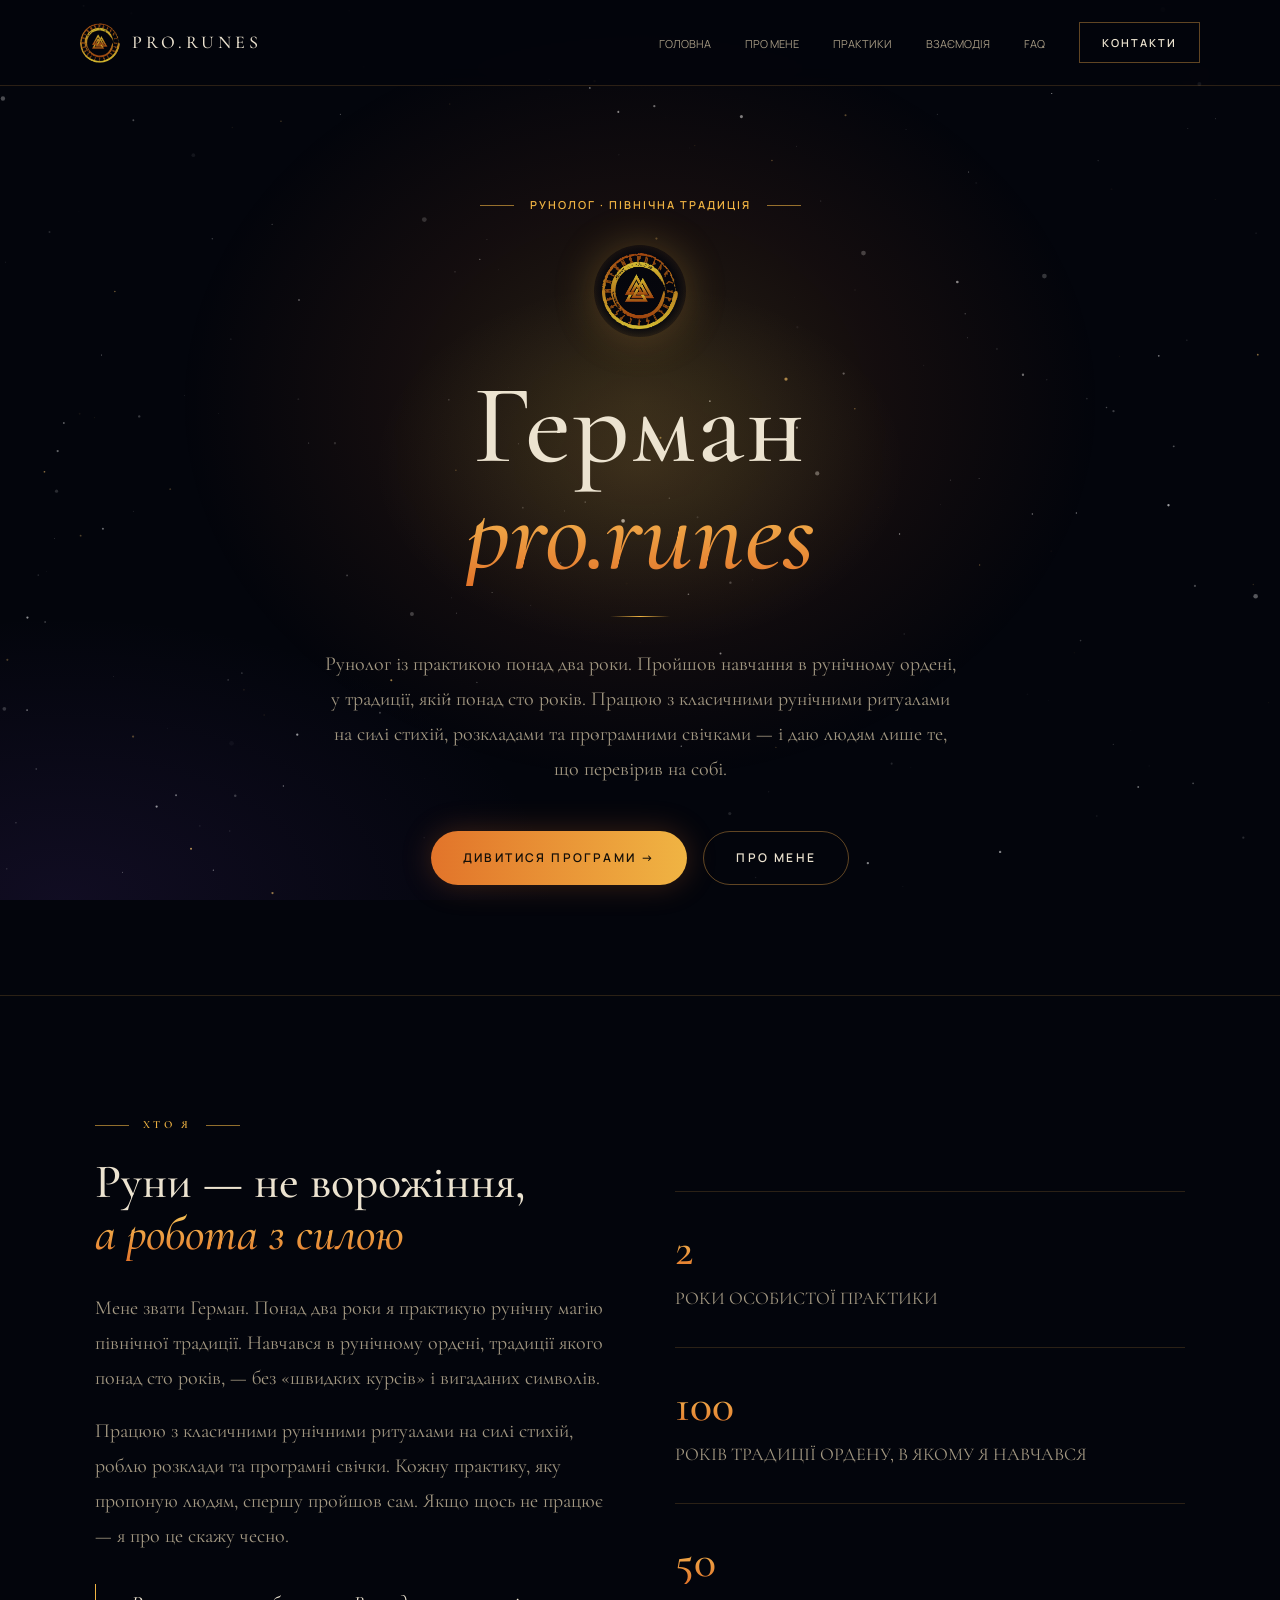
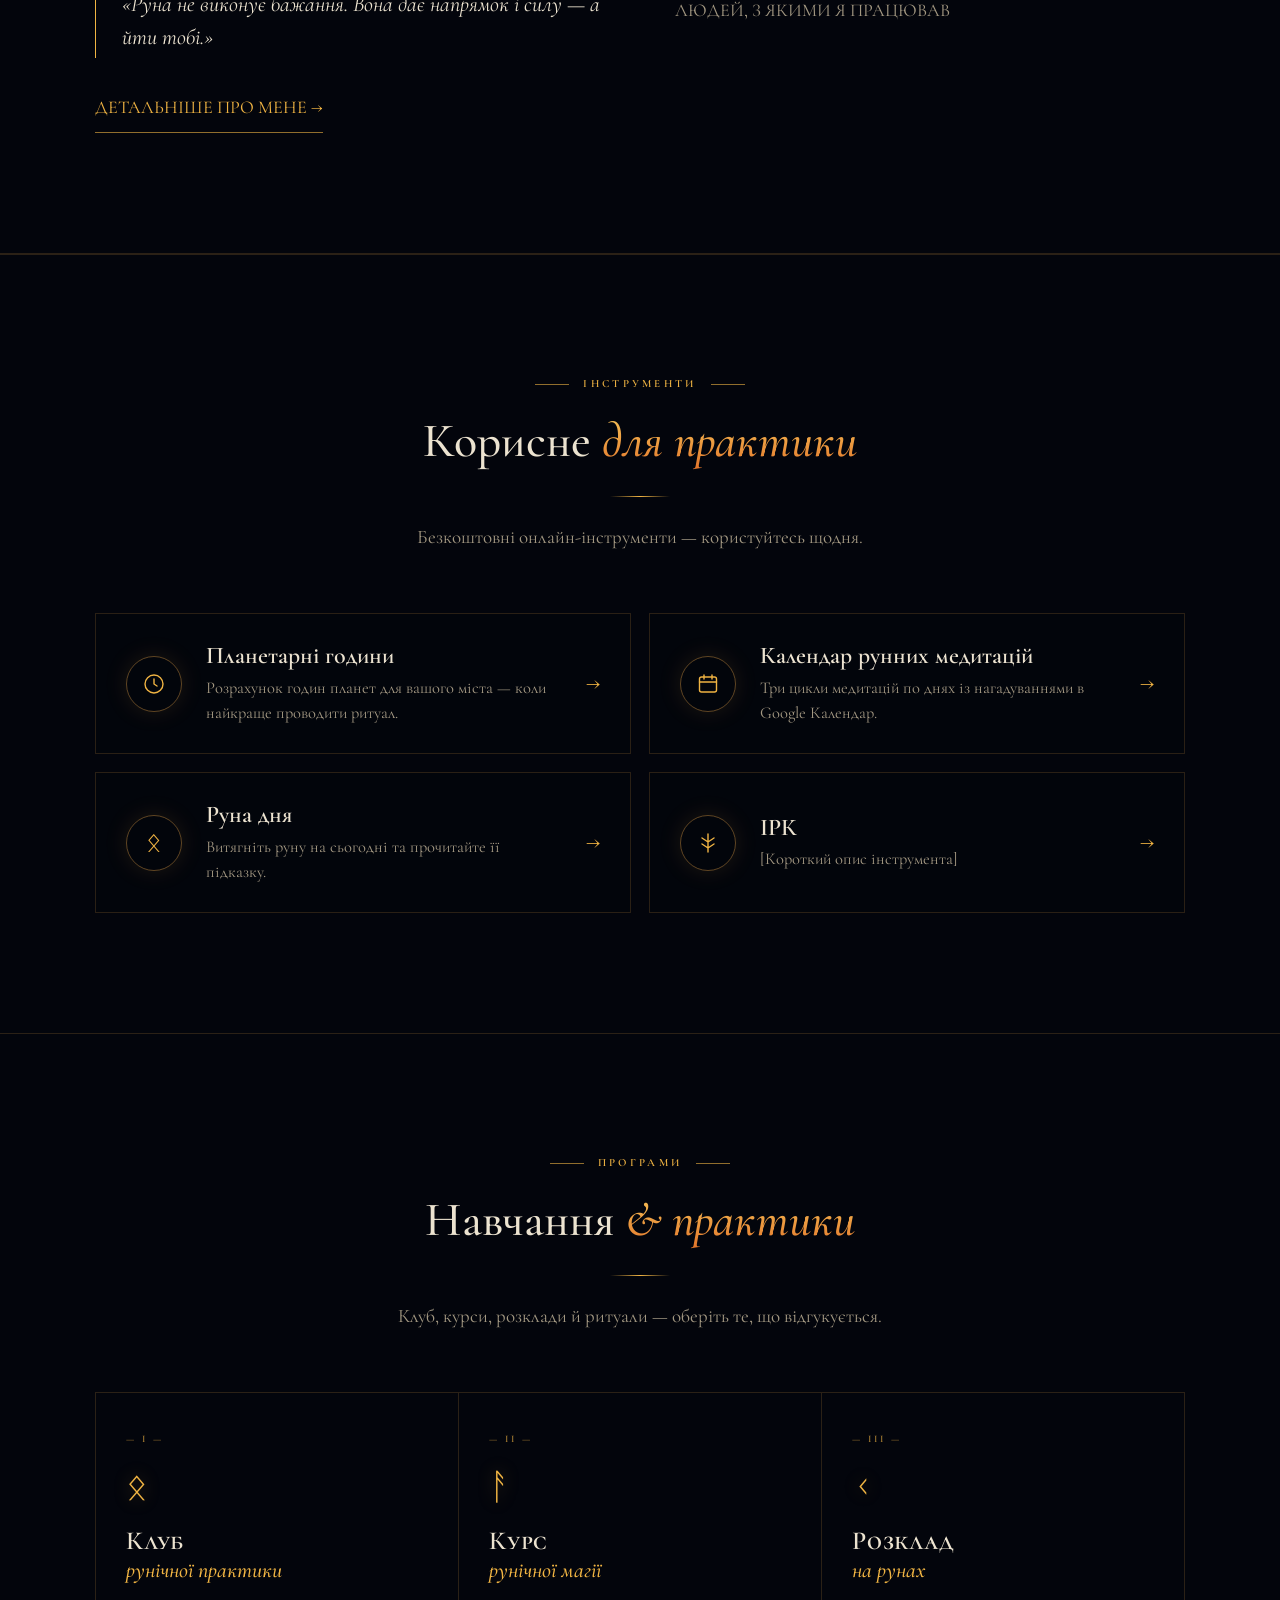
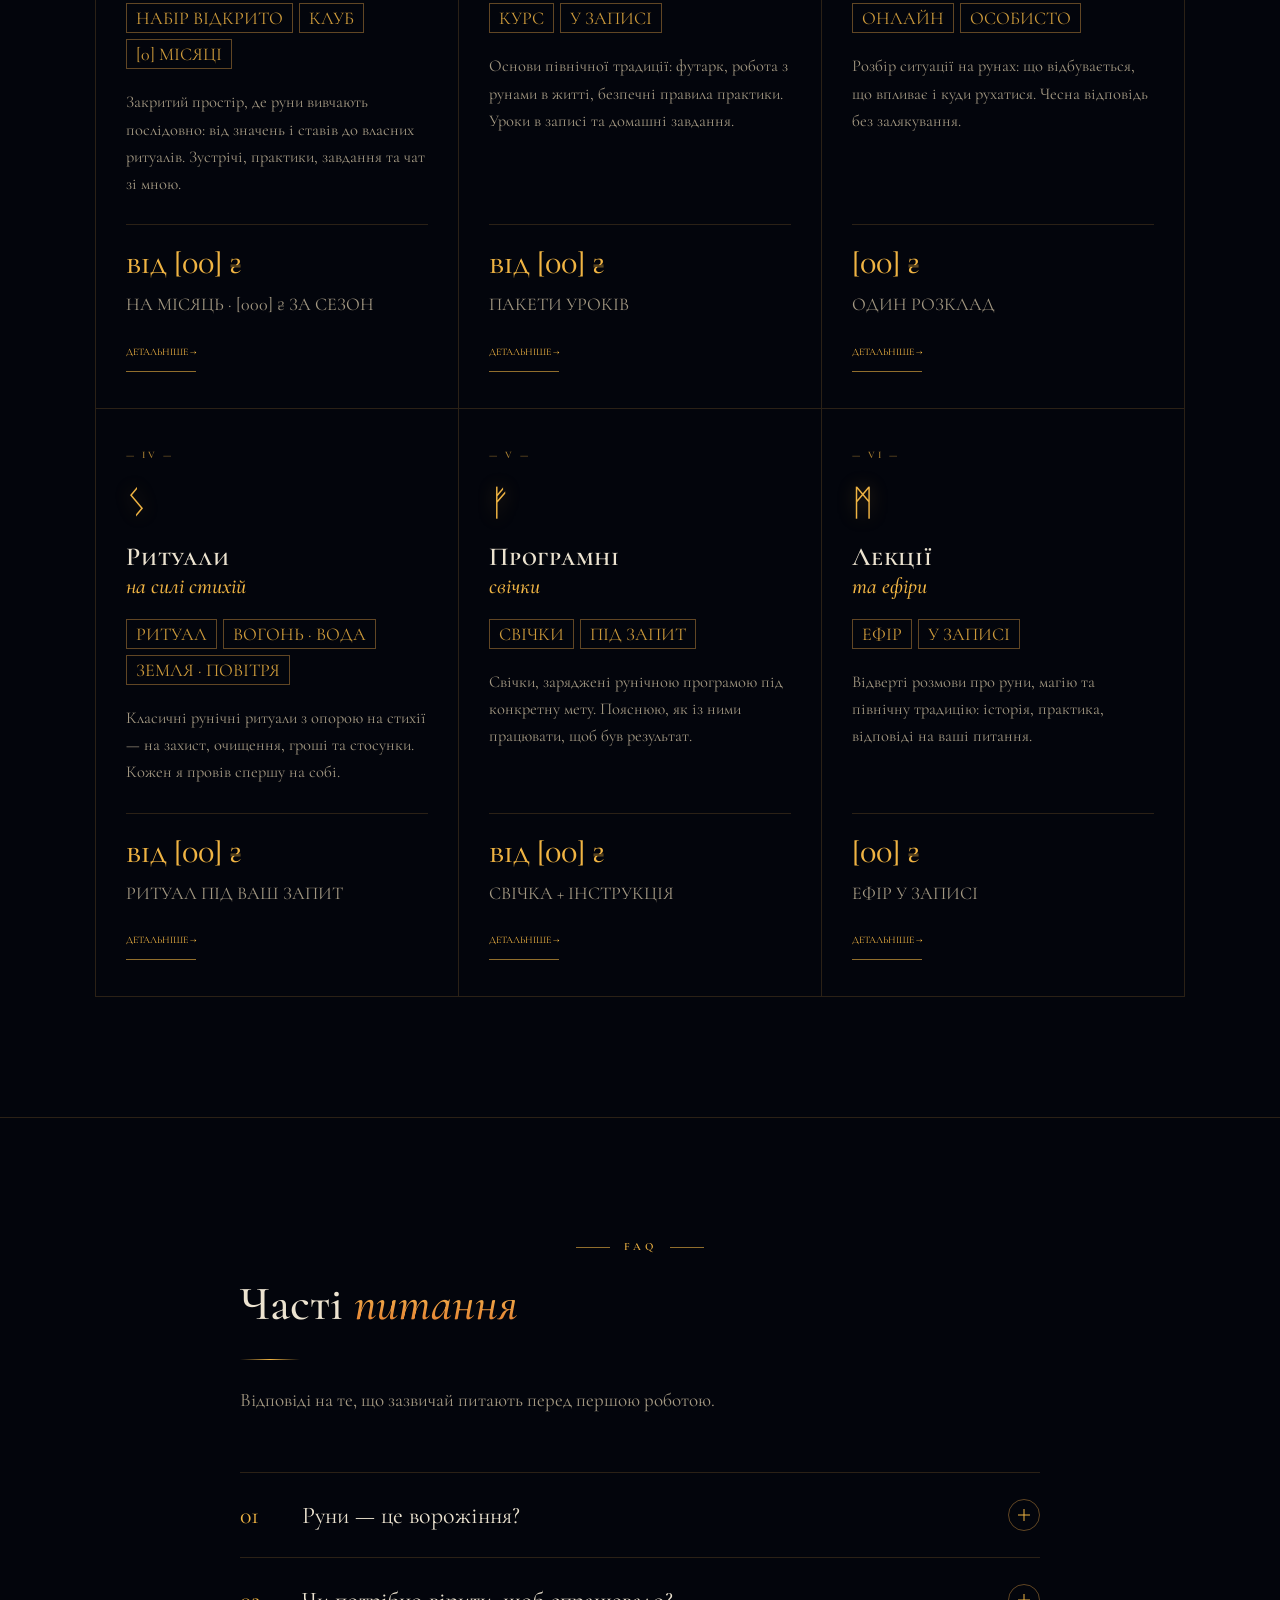
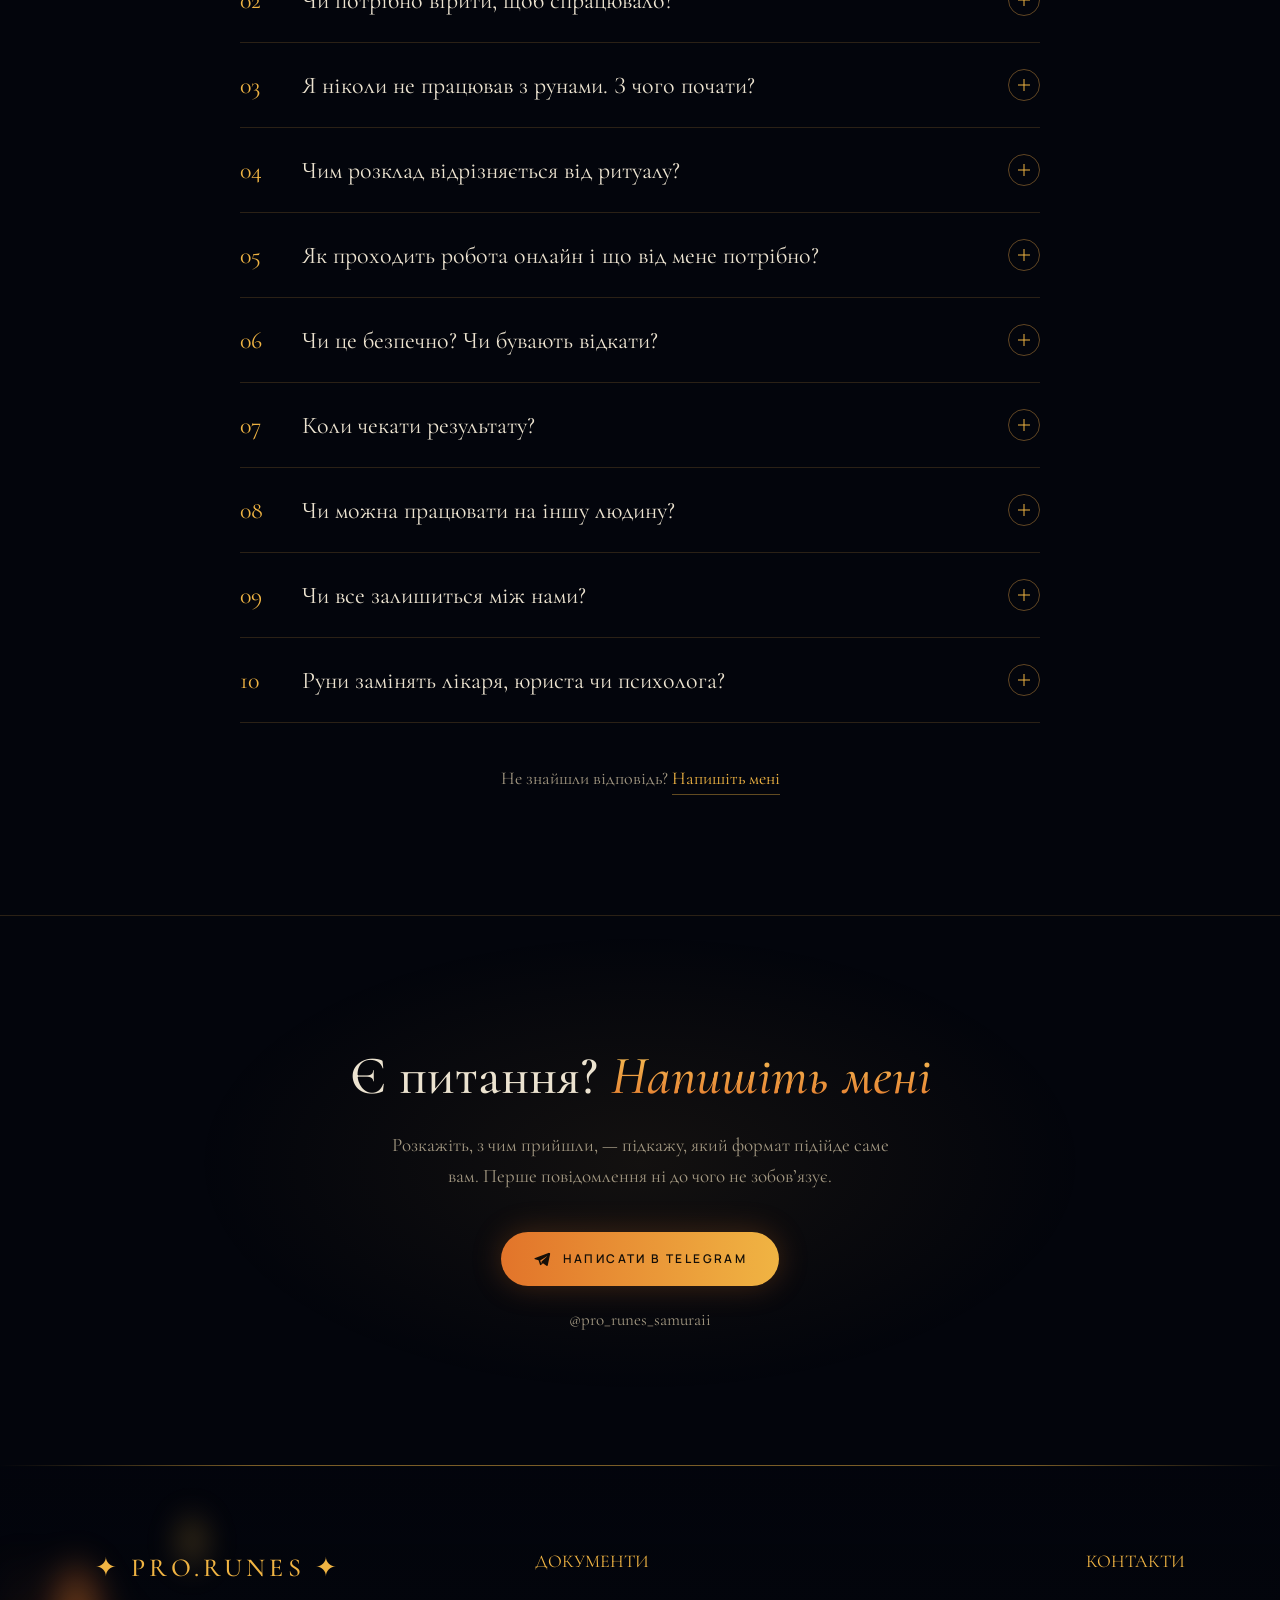
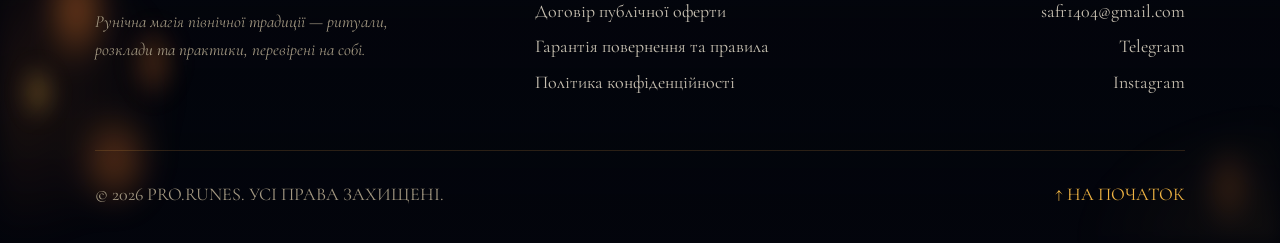
==== commit ec5efa1d: "Updates" ====
--- a/index.html
+++ b/index.html
@@ -9,10 +9,10 @@
 		<link rel="shortcut icon" href="./assets/img/favicon.ico">
 		<link rel="apple-touch-icon" sizes="180x180" href="./assets/img/apple-touch-icon.png">
 		<title>Home Page</title>
-		<script type="module" crossorigin="" src="./js/index.min.js?v=1795642640439"></script>
-		<link rel="modulepreload" crossorigin="" href="./js/main.min.js?v=1795642640439">
-		<link rel="stylesheet" crossorigin="" href="./css/main.min.css?v=1795642640439">
-		<link rel="stylesheet" crossorigin="" href="./css/index.min.css?v=1795642640439">
+		<script type="module" crossorigin="" src="./js/index.min.js?v=1795862734882"></script>
+		<link rel="modulepreload" crossorigin="" href="./js/main.min.js?v=1795862734882">
+		<link rel="stylesheet" crossorigin="" href="./css/main.min.css?v=1795862734882">
+		<link rel="stylesheet" crossorigin="" href="./css/index.min.css?v=1795862734882">
 	</head>
 	<body>
 		<div class="wrapper">
@@ -32,15 +32,13 @@
 									<a href="#" data-fls-scrollto="#about" class="menu__link">Про мене</a>
 								</li>
 								<li class="menu__item">
-									<a href="#" data-fls-scrollto="#about" class="menu__link">Розклад</a>
+									<a href="#" data-fls-scrollto="#tools" class="menu__link">Практики</a>
 								</li>
-								<!--
-<li class="menu__item">
-<a href="#" class="menu__link">Відгуки</a>
-</li>
--->
 								<li class="menu__item">
-									<a href="#" data-fls-scrollto="#about" class="menu__link">FAQ</a>
+									<a href="#" data-fls-scrollto="#programs" class="menu__link">Взаємодія</a>
+								</li>
+								<li class="menu__item">
+									<a href="#" data-fls-scrollto="#faq" class="menu__link">FAQ</a>
 								</li>
 								<li class="menu__item">
 									<a href="#" data-fls-scrollto="#contacts" class="menu__link menu__link--contact">Контакти</a>
@@ -324,38 +322,183 @@
 						</div>
 					</div>
 				</section>
-				<!-- ================= КОНТАКТ ================= -->
-				<section class="contact" id="contacts">
-					<div class="contact__runes" aria-hidden="true">
-						<span style="--x: 6%; --d: 22s; --delay: 0s; --s: 14px">ᚨ</span>
-						<span style="--x: 14%; --d: 28s; --delay: -6s; --s: 18px">ᚠ</span>
-						<span style="--x: 24%; --d: 25s; --delay: -14s; --s: 12px">ᛉ</span>
-						<span style="--x: 33%; --d: 30s; --delay: -3s; --s: 16px">ᚱ</span>
-						<span style="--x: 45%; --d: 33s; --delay: -24s; --s: 11px">ᚹ</span>
-						<span style="--x: 63%; --d: 27s; --delay: -9s; --s: 20px">ᛟ</span>
-						<span style="--x: 72%; --d: 24s; --delay: -17s; --s: 13px">ᚲ</span>
-						<span style="--x: 81%; --d: 29s; --delay: -4s; --s: 17px">ᛏ</span>
-						<span style="--x: 90%; --d: 26s; --delay: -12s; --s: 15px">ᛒ</span>
-						<span style="--x: 96%; --d: 31s; --delay: -20s; --s: 12px">ᛃ</span>
-					</div>
-					<div class="contact__container">
-						<h2 class="contact__title">
-							Є питання?
-							<em>Напишіть мені</em>
+				<!-- ================= FAQ ================= -->
+				<section class="faq reveal" id="faq">
+					<div class="faq__container">
+						<div class="section-label section-label--center">FAQ</div>
+						<h2 class="section-title section-title--center">
+							Часті
+							<em>питання</em>
 						</h2>
-						<p class="contact__text">
-							Розкажіть, з чим прийшли, — підкажу, який формат підійде саме вам. Перше повідомлення ні до чого не зобов’язує.
+						<span class="section-divider" aria-hidden="true"></span>
+						<p class="section-sub">Відповіді на те, що зазвичай питають перед першою роботою.</p>
+						<div data-fls-spollers="" class="faq__list">
+							<details class="faq__item">
+								<summary class="faq__question">
+									<span class="faq__num">01</span>
+									Руни — це ворожіння?
+									<span class="faq__icon" aria-hidden="true"></span>
+								</summary>
+								<div class="faq__answer">
+									<p>
+										Ні. Руни — це інструмент роботи з силою в північній традиції. Розклад показує тенденції та причини ситуації, а не виносить
+							вирок. Що з цим робити — вирішуєте ви.
+									</p>
+								</div>
+							</details>
+							<details class="faq__item">
+								<summary class="faq__question">
+									<span class="faq__num">02</span>
+									Чи потрібно вірити, щоб спрацювало?
+									<span class="faq__icon" aria-hidden="true"></span>
+								</summary>
+								<div class="faq__answer">
+									<p>
+										Сліпа віра не потрібна. Потрібні чесний запит і готовність діяти: руни дають напрямок і силу, а йти — вам.
+									</p>
+								</div>
+							</details>
+							<details class="faq__item">
+								<summary class="faq__question">
+									<span class="faq__num">03</span>
+									Я ніколи не працював з рунами. З чого почати?
+									<span class="faq__icon" aria-hidden="true"></span>
+								</summary>
+								<div class="faq__answer">
+									<p>
+										Напишіть мені в Telegram і коротко опишіть ситуацію. Найчастіше старт — це розклад: він показує, що відбувається, і чи
+							потрібна далі робота. Якщо хочете вчитися самі — підійде курс або клуб.
+									</p>
+								</div>
+							</details>
+							<details class="faq__item">
+								<summary class="faq__question">
+									<span class="faq__num">04</span>
+									Чим розклад відрізняється від ритуалу?
+									<span class="faq__icon" aria-hidden="true"></span>
+								</summary>
+								<div class="faq__answer">
+									<p>
+										Розклад — це діагностика: що відбувається, чому і куди рухається. Ритуал — це дія: робота з силою під конкретну мету — захист,
+							очищення, гроші, стосунки.
+									</p>
+								</div>
+							</details>
+							<details class="faq__item">
+								<summary class="faq__question">
+									<span class="faq__num">05</span>
+									Як проходить робота онлайн і що від мене потрібно?
+									<span class="faq__icon" aria-hidden="true"></span>
+								</summary>
+								<div class="faq__answer">
+									<p>
+										Усе відбувається в Telegram. Ми обговорюємо запит, я пояснюю формат і що знадобиться — для деяких робіт це ім’я та фото.
+							Відстань і місто значення не мають.
+									</p>
+								</div>
+							</details>
+							<details class="faq__item">
+								<summary class="faq__question">
+									<span class="faq__num">06</span>
+									Чи це безпечно? Чи бувають відкати?
+									<span class="faq__icon" aria-hidden="true"></span>
+								</summary>
+								<div class="faq__answer">
+									<p>
+										Я працюю класичними методами північної традиції, які перевірив на собі, і завжди коректно закриваю роботу. Якщо запит може
+							нашкодити вам чи іншим — я чесно скажу і не візьмуся.
+									</p>
+								</div>
+							</details>
+							<details class="faq__item">
+								<summary class="faq__question">
+									<span class="faq__num">07</span>
+									Коли чекати результату?
+									<span class="faq__icon" aria-hidden="true"></span>
+								</summary>
+								<div class="faq__answer">
+									<p>
+										Залежить від запиту. Відповідь розкладу ви отримуєте одразу, а ритуали розкручуються поступово — деякі до 21 дня. Терміни я
+							називаю заздалегідь.
+									</p>
+								</div>
+							</details>
+							<details class="faq__item">
+								<summary class="faq__question">
+									<span class="faq__num">08</span>
+									Чи можна працювати на іншу людину?
+									<span class="faq__icon" aria-hidden="true"></span>
+								</summary>
+								<div class="faq__answer">
+									<p>
+										Розклад на ситуацію з іншою людиною — так. Роботи, спрямовані комусь на шкоду, я не беру.
+									</p>
+								</div>
+							</details>
+							<details class="faq__item">
+								<summary class="faq__question">
+									<span class="faq__num">09</span>
+									Чи все залишиться між нами?
+									<span class="faq__icon" aria-hidden="true"></span>
+								</summary>
+								<div class="faq__answer">
+									<p>
+										Так. Те, що ви розповідаєте, і ваші дані не передаються третім особам і не публікуються без вашої згоди.
+									</p>
+								</div>
+							</details>
+							<details class="faq__item">
+								<summary class="faq__question">
+									<span class="faq__num">10</span>
+									Руни замінять лікаря, юриста чи психолога?
+									<span class="faq__icon" aria-hidden="true"></span>
+								</summary>
+								<div class="faq__answer">
+									<p>
+										Ні. Руни — це підтримка і напрямок, а не заміна фахівця. Зі здоров’ям, правовими питаннями чи важким станом спершу зверніться
+							до професіонала.
+									</p>
+								</div>
+							</details>
+						</div>
+						<p class="faq__more">
+							Не знайшли відповідь?
+							<a href="#contacts" data-fls-scrollto="#contacts" data-fls-scrollto-header="">Напишіть мені</a>
 						</p>
-						<a href="https://t.me/pro_runes_samuraii" class="btn btn--primary contact__btn" target="_blank" rel="noopener">
-							<svg class="contact__icon" viewbox="0 0 24 24" aria-hidden="true">
-								<path d="M21.4 3.6 2.9 10.8c-1.3.5-1.2 1.2-.2 1.5l4.7 1.5 1.8 5.6c.2.6.4.8.9.8.4 0 .6-.2.9-.4l2.3-2.2 4.7 3.5c.9.5 1.5.2 1.7-.8l3.1-14.6c.3-1.3-.5-1.9-1.4-1.5ZM9.6 13.9l8.6-5.4c.4-.3.8-.1.5.2l-7.3 6.6-.3 3.1-1.5-4.5Z"></path>
-							</svg>
-							Написати в Telegram
-						</a>
-						<a href="https://t.me/pro_runes_samuraii" class="contact__handle" target="_blank" rel="noopener">@pro_runes_samuraii</a>
 					</div>
 				</section>
 			</main>
+			<!-- ================= КОНТАКТ ================= -->
+			<section data-fls-contacts="" class="contact" id="contacts">
+				<div class="contact__runes" aria-hidden="true">
+					<span style="--x: 6%; --d: 22s; --delay: 0s; --s: 14px">ᚨ</span>
+					<span style="--x: 14%; --d: 28s; --delay: -6s; --s: 18px">ᚠ</span>
+					<span style="--x: 24%; --d: 25s; --delay: -14s; --s: 12px">ᛉ</span>
+					<span style="--x: 33%; --d: 30s; --delay: -3s; --s: 16px">ᚱ</span>
+					<span style="--x: 45%; --d: 33s; --delay: -24s; --s: 11px">ᚹ</span>
+					<span style="--x: 63%; --d: 27s; --delay: -9s; --s: 20px">ᛟ</span>
+					<span style="--x: 72%; --d: 24s; --delay: -17s; --s: 13px">ᚲ</span>
+					<span style="--x: 81%; --d: 29s; --delay: -4s; --s: 17px">ᛏ</span>
+					<span style="--x: 90%; --d: 26s; --delay: -12s; --s: 15px">ᛒ</span>
+					<span style="--x: 96%; --d: 31s; --delay: -20s; --s: 12px">ᛃ</span>
+				</div>
+				<div class="contact__container">
+					<h2 class="contact__title">
+						Є питання?
+						<em>Напишіть мені</em>
+					</h2>
+					<p class="contact__text">
+						Розкажіть, з чим прийшли, — підкажу, який формат підійде саме вам. Перше повідомлення ні до чого не зобов’язує.
+					</p>
+					<a href="https://t.me/pro_runes_samuraii" class="btn btn--primary contact__btn" target="_blank" rel="noopener">
+						<svg class="contact__icon" viewbox="0 0 24 24" aria-hidden="true">
+							<path d="M21.4 3.6 2.9 10.8c-1.3.5-1.2 1.2-.2 1.5l4.7 1.5 1.8 5.6c.2.6.4.8.9.8.4 0 .6-.2.9-.4l2.3-2.2 4.7 3.5c.9.5 1.5.2 1.7-.8l3.1-14.6c.3-1.3-.5-1.9-1.4-1.5ZM9.6 13.9l8.6-5.4c.4-.3.8-.1.5.2l-7.3 6.6-.3 3.1-1.5-4.5Z"></path>
+						</svg>
+						Написати в Telegram
+					</a>
+					<a href="https://t.me/pro_runes_samuraii" class="contact__handle" target="_blank" rel="noopener">@pro_runes_samuraii</a>
+				</div>
+			</section>
 			<footer data-fls-footer="" class="footer">
 				<div class="footer__container">
 					<div class="footer__top">
--- a/css/main.min.css
+++ b/css/main.min.css
@@ -1 +1 @@
-@import "https://fonts.googleapis.com/css?family=Cormorant+Garamond:300,regular,500,600,700,300italic,italic,500italic,600italic,700italic";@import "https://fonts.googleapis.com/css?family=Manrope:200,300,regular,500,600,700,800";*{padding:0;margin:0;border:0}*,:after,:before{box-sizing:border-box}:after,:before,a,label{display:inline-block}body,html{height:100%}body{line-height:1;scrollbar-gutter:stable;-ms-text-size-adjust:100%;-moz-text-size-adjust:100%;-webkit-text-size-adjust:100%;-webkit-font-smoothing:antialiased;-moz-osx-font-smoothing:grayscale;min-height:100vh;min-width:20rem;color:#ece3d0;font-family:Cormorant Garamond,Georgia,serif;font-size:1.125rem;line-height:1.7;background:radial-gradient(ellipse 55% 45% at 5% 100%,rgba(100,60,170,.14),transparent 70%),#03050c;background-attachment:fixed}button,input,textarea{font-family:inherit;font-size:inherit;line-height:inherit;color:inherit;background-color:transparent}input,textarea{width:100%}button,option,select{cursor:pointer}a{color:inherit;text-decoration:none}ul li{list-style:none}img{max-width:100%;height:auto;vertical-align:middle}h1,h2,h3,h4,h5,h6{font-weight:inherit;font-size:inherit}address{font-style:normal}[data-fls-scrolllock] body{overflow:hidden;touch-action:none;overscroll-behavior:none}.wrapper{min-height:100%;display:flex;flex-direction:column;overflow:clip}.wrapper>main{flex:1 1 auto}.field,.wrapper>*{min-width:0}[class*=__container]{max-width:71.875rem;margin:0 auto;padding-left:.9375rem;padding-right:.9375rem}.section-label{display:flex;align-items:center;gap:.875rem;margin-bottom:1.375rem;text-transform:uppercase;color:#f0b443;font-size:.6875rem;font-weight:600;letter-spacing:.3em}.section-label:after,.section-label:before{content:"";width:2.125rem;height:.0625rem;background:rgba(240,180,67,.6)}.section-title{margin:0 0 1.875rem;font-family:Cormorant Garamond,Georgia,serif;font-size:calc(clamp(2.125rem,4vw,3rem));font-weight:500;line-height:1.08;color:#ece3d0}.section-title em{display:block;font-style:italic;background:linear-gradient(180deg,#f7c75a,#e2742a);-webkit-background-clip:text;background-clip:text;color:transparent}.section-head{display:flex;flex-direction:column;align-items:center;margin-bottom:3.75rem;text-align:center}.btn,.section-label--center{justify-content:center}.section-title--center{margin-bottom:0}.section-title--center em{display:inline}.section-divider{display:block;width:3.75rem;height:.0625rem;margin:1.75rem 0 1.5rem;background:linear-gradient(90deg,transparent,#f0b443,transparent)}.section-sub{max-width:35rem;margin:0;font-size:1.1875rem;color:#a39882}.btn{display:inline-flex;align-items:center;min-height:3.375rem;padding:0 2rem;border-radius:62.4375rem;white-space:nowrap;font-family:Manrope,system-ui,sans-serif;font-size:.75rem;font-weight:600;letter-spacing:.2em;text-transform:uppercase;transition:box-shadow .3s,border-color .3s,transform .3s,color .3s}.btn--primary{background:linear-gradient(90deg,#e2742a,#f0b443);color:#150f08;box-shadow:0 0 1.875rem rgba(226,116,42,.25)}.btn--primary:hover{box-shadow:0 0 2.75rem rgba(226,116,42,.45);transform:translateY(-.0625rem)}.btn--outline{border:.0625rem solid rgba(226,160,70,.42);color:#ece3d0}.btn--outline:hover{border-color:#f0b443;color:#f0b443}.field{display:flex;flex-direction:column;gap:.625rem}.field__label{text-transform:uppercase;color:#f0b443}.field__input{width:100%;min-height:3.25rem;padding:0 1rem;border:.0625rem solid rgba(226,160,70,.42);border-radius:0;background:rgba(3,5,12,.7);font-family:Cormorant Garamond,Georgia,serif;font-size:1.1875rem;color:#ece3d0;color-scheme:dark;transition:border-color .25s,box-shadow .25s;display:block;min-width:0;max-width:100%;-webkit-appearance:none;appearance:none;line-height:3.25rem}.field__input::placeholder{color:rgba(163,152,130,.6)}.field__input::-webkit-date-and-time-value{text-align:left;margin:0}.field__input::-webkit-calendar-picker-indicator{filter:invert(70%) sepia(60%) saturate(500%) hue-rotate(5deg);cursor:pointer}.field__input:focus{outline:none;border-color:#f0b443;box-shadow:0 0 0 .1875rem rgba(240,180,67,.12)}.menu{justify-content:space-between;gap:1.25rem}.menu,.menu__list,.menu__logo{display:flex;align-items:center}.menu__logo{position:relative;z-index:4;gap:.75rem}.menu__logo span{font-weight:500;letter-spacing:.25rem;text-transform:uppercase}.menu__list{flex-wrap:wrap;gap:2.125rem;color:#a39882}.menu__link{position:relative;font-family:Manrope,system-ui,sans-serif;text-transform:uppercase;font-size:.6875rem;transition:color .25s}.menu__link--contact{color:#ece3d0;font-weight:600;line-height:1.2;letter-spacing:.125rem;border:.0625rem solid rgba(226,160,70,.42);padding:.8125rem 1.375rem}.menu__link:after{content:"";position:absolute;left:0;right:0;bottom:-.5rem;height:.0625rem;background:#f0b443;transform:scaleX(0);transition:transform .3s}.menu__link:hover{color:#ece3d0}.menu__link:hover:after{transform:scaleX(1)}.icon-menu{display:none}.header{position:sticky;top:0;z-index:20;background:rgba(3,5,12,.72);backdrop-filter:blur(.75rem);border-bottom:.0625rem solid rgba(226,160,70,.18);padding-block:1.375rem}.footer{position:relative;isolation:isolate;overflow:hidden;background:linear-gradient(180deg,rgba(20,14,8,.6),#110c07 40%,#0b0805);border-top:.0625rem solid;border-image:linear-gradient(90deg,transparent,rgba(240,180,67,.5) 20%,rgba(240,180,67,.5) 80%,transparent) 1}.footer:after,.footer:before{content:"";position:absolute;inset:0;z-index:-1;pointer-events:none}.footer:before{background:radial-gradient(ellipse 2.125rem 3.75rem at 6% 38%,rgba(226,116,42,.55),transparent),radial-gradient(ellipse 2.5rem 3.25rem at 9% 78%,rgba(226,116,42,.4),transparent),radial-gradient(ellipse 1.375rem 2.25rem at 15% 20%,rgba(240,180,67,.3),transparent),radial-gradient(ellipse 16.25rem 13.75rem at 0 60%,rgba(226,116,42,.12),transparent 70%);filter:blur(.875rem);animation:footer-flicker 5s ease-in-out infinite alternate}.footer:after{background:radial-gradient(ellipse 1.125rem 1.875rem at 3% 60%,rgba(240,180,67,.35),transparent),radial-gradient(ellipse 1.625rem 2.625rem at 12% 52%,rgba(226,116,42,.3),transparent),radial-gradient(ellipse 1.875rem 2.875rem at 96% 85%,rgba(226,116,42,.18),transparent),radial-gradient(ellipse 18.75rem 12.5rem at 100% 100%,rgba(240,180,67,.06),transparent 70%);filter:blur(.625rem);animation:footer-flicker 7s ease-in-out 1.5s infinite alternate-reverse}@keyframes footer-flicker{0%{opacity:.55;transform:translateY(0) scale(1)}40%{opacity:.9;transform:translateY(-.25rem) scale(1.03)}70%{opacity:.7;transform:translateY(.125rem) scale(.99)}to{opacity:1;transform:translateY(-.125rem) scale(1.02)}}.footer{border-top:.0625rem solid rgba(226,160,70,.42);background:linear-gradient(180deg,rgba(3,5,12,.4),rgba(3,5,12,.9))}.footer__container{margin:0 auto;padding:5rem 1.875rem 2.125rem}.footer__top{display:grid;grid-template-columns:1.3fr 1fr 1fr;gap:3.125rem;padding-bottom:3.125rem;border-bottom:.0625rem solid rgba(226,160,70,.18)}.footer__logo{display:inline-block;font-family:Cormorant Garamond,Georgia,serif;font-size:1.625rem;font-weight:500;letter-spacing:.16em;text-transform:uppercase;color:#f0b443}.footer__tagline{max-width:20rem;margin:1.125rem 0 0;font-size:1.0625rem;font-style:italic;line-height:1.65;color:#a39882}.footer__col{display:flex;flex-direction:column;align-items:flex-start}.footer__col--right{align-items:flex-end;text-align:right}.footer__title{margin-bottom:1.125rem;text-transform:uppercase;color:#f0b443}.footer__link{padding:.3125rem 0;font-size:1.125rem;line-height:1.4;color:#ece3d0;opacity:.85;transition:color .25s,opacity .25s}.footer__link:hover{color:#f0b443;opacity:1}.footer__legal{display:flex;flex-direction:column;gap:.25rem;margin-top:1.375rem;text-transform:uppercase;text-transform:none;line-height:1.6;color:#a39882}.footer__legal strong{font-weight:700;color:#ece3d0;opacity:.8}.footer__bottom{display:flex;flex-wrap:wrap;justify-content:space-between;gap:.875rem;padding-top:1.75rem;text-transform:uppercase;color:#a39882}.footer__up{color:#f0b443;transition:color .25s}.footer__up:hover{color:#f7c75a}@media(max-width:61.99875em){.footer__top{grid-template-columns:1fr 1fr}.footer__brand{grid-column:1/-1}}@media(max-width:47.99875em) and (any-hover:none){.icon-menu{cursor:default}}@media(max-width:47.99875em){.btn{width:100%}.menu__body{height:100svh;overflow:auto;padding:6.25rem .9375rem 1.875rem;background-color:#0d1020;border-bottom:.0625rem solid rgba(226,160,70,.18)}.menu__body,.menu__body:before{position:fixed;width:100%;left:-100%;top:0;transition:left .3s}.menu__body:before{content:"";height:4.375rem;z-index:2}[data-fls-menu-open] .menu__body,[data-fls-menu-open] .menu__body:before{left:0}.menu__list{flex-direction:column;align-items:flex-end}.menu__link--contact,.menu__list{font-size:1.625rem}.icon-menu{display:block;position:relative;width:1.875rem;height:1.125rem;z-index:5}.icon-menu span,.icon-menu:after,.icon-menu:before{content:"";transition:all .3s;right:0;position:absolute;width:100%;height:.125rem;background-color:#f0b443}.icon-menu:before{top:0}.icon-menu:after{bottom:0}.icon-menu span{top:calc(50% - .0625rem)}[data-fls-menu-open] .icon-menu span{width:0}[data-fls-menu-open] .icon-menu:before{top:calc(50% - .0625rem);transform:rotate(-45deg)}[data-fls-menu-open] .icon-menu:after{bottom:calc(50% - .0625rem);transform:rotate(45deg)}.footer:after,.footer:before{opacity:.7}.footer__container{padding:4rem 1rem 1.75rem}.footer__top{grid-template-columns:1fr;gap:2.5rem}.footer__col--right{align-items:flex-start;text-align:left}}@media(prefers-reduced-motion:reduce){.footer:after,.footer:before{animation:none}}+@import "https://fonts.googleapis.com/css?family=Cormorant+Garamond:300,regular,500,600,700,300italic,italic,500italic,600italic,700italic";@import "https://fonts.googleapis.com/css?family=Manrope:200,300,regular,500,600,700,800";*{padding:0;margin:0;border:0}*,:after,:before{box-sizing:border-box}:after,:before,a,label{display:inline-block}body,html{height:100%}body{line-height:1;scrollbar-gutter:stable;-ms-text-size-adjust:100%;-moz-text-size-adjust:100%;-webkit-text-size-adjust:100%;-webkit-font-smoothing:antialiased;-moz-osx-font-smoothing:grayscale;min-height:100vh;min-width:20rem;color:#ece3d0;font-family:Cormorant Garamond,Georgia,serif;font-size:1.125rem;line-height:1.7;background:radial-gradient(ellipse 55% 45% at 5% 100%,rgba(100,60,170,.14),transparent 70%),#03050c;background-attachment:fixed}button,input,textarea{font-family:inherit;font-size:inherit;line-height:inherit;color:inherit;background-color:transparent}input,textarea{width:100%}button,option,select{cursor:pointer}a{color:inherit;text-decoration:none}ul li{list-style:none}img{max-width:100%;height:auto;vertical-align:middle}h1,h2,h3,h4,h5,h6{font-weight:inherit;font-size:inherit}address{font-style:normal}[data-fls-scrolllock] body{overflow:hidden;touch-action:none;overscroll-behavior:none}.wrapper{min-height:100%;display:flex;flex-direction:column;overflow:clip}.wrapper>main{flex:1 1 auto}.field,.wrapper>*{min-width:0}[class*=__container]{max-width:71.875rem;margin:0 auto;padding-left:.9375rem;padding-right:.9375rem}.section-label{display:flex;align-items:center;gap:.875rem;margin-bottom:1.375rem;text-transform:uppercase;color:#f0b443;font-size:.6875rem;font-weight:600;letter-spacing:.3em}.section-label:after,.section-label:before{content:"";width:2.125rem;height:.0625rem;background:rgba(240,180,67,.6)}.section-title{margin:0 0 1.875rem;font-family:Cormorant Garamond,Georgia,serif;font-size:calc(clamp(2.125rem,4vw,3rem));font-weight:500;line-height:1.08;color:#ece3d0}.section-title em{display:block;font-style:italic;background:linear-gradient(180deg,#f7c75a,#e2742a);-webkit-background-clip:text;background-clip:text;color:transparent}.section-head{display:flex;flex-direction:column;align-items:center;margin-bottom:3.75rem;text-align:center}.btn,.section-label--center{justify-content:center}.section-title--center{margin-bottom:0}.section-title--center em{display:inline}.section-divider{display:block;width:3.75rem;height:.0625rem;margin:1.75rem 0 1.5rem;background:linear-gradient(90deg,transparent,#f0b443,transparent)}.section-sub{max-width:35rem;margin:0;font-size:1.1875rem;color:#a39882}.btn{display:inline-flex;align-items:center;min-height:3.375rem;padding:0 2rem;border-radius:62.4375rem;white-space:nowrap;font-family:Manrope,system-ui,sans-serif;font-size:.75rem;font-weight:600;letter-spacing:.2em;text-transform:uppercase;transition:box-shadow .3s,border-color .3s,transform .3s,color .3s}.btn--primary{background:linear-gradient(90deg,#e2742a,#f0b443);color:#150f08;box-shadow:0 0 1.875rem rgba(226,116,42,.25)}.btn--primary:hover{box-shadow:0 0 2.75rem rgba(226,116,42,.45);transform:translateY(-.0625rem)}.btn--outline{border:.0625rem solid rgba(226,160,70,.42);color:#ece3d0}.btn--outline:hover{border-color:#f0b443;color:#f0b443}.field{display:flex;flex-direction:column;gap:.625rem}.field__label{text-transform:uppercase;color:#f0b443}.field__input{display:block;min-width:0;max-width:100%;-webkit-appearance:none;appearance:none;line-height:3.25rem;width:100%;min-height:3.25rem;padding:0 1rem;border:.0625rem solid rgba(226,160,70,.42);border-radius:0;background:rgba(3,5,12,.7);font-family:Cormorant Garamond,Georgia,serif;font-size:1.1875rem;color:#ece3d0;color-scheme:dark;transition:border-color .25s,box-shadow .25s}.field__input::placeholder{color:rgba(163,152,130,.6)}.field__input::-webkit-date-and-time-value{text-align:left;margin:0}.field__input::-webkit-calendar-picker-indicator{filter:invert(70%) sepia(60%) saturate(500%) hue-rotate(5deg);cursor:pointer}.field__input:focus{outline:none;border-color:#f0b443;box-shadow:0 0 0 .1875rem rgba(240,180,67,.12)}.sky{position:fixed;inset:0;z-index:0;width:100%;height:100%;pointer-events:none}@keyframes rune-float{0%{transform:translateY(0) rotate(-8deg);opacity:0}15%{opacity:.6}50%{transform:translateY(-16.25rem) translateX(.875rem) rotate(6deg)}85%{opacity:.4}to{transform:translateY(-35rem) translateX(-.625rem) rotate(-4deg);opacity:0}}.reveal{opacity:0;transform:translateY(1.5rem);transition:opacity .9s,transform .9s}.reveal.is-visible{opacity:1;transform:none}@keyframes hero-glow{0%,to{opacity:.75}50%{opacity:1}}.menu{justify-content:space-between;gap:1.25rem}.menu,.menu__list,.menu__logo{display:flex;align-items:center}.menu__logo{position:relative;z-index:4;gap:.75rem}.menu__logo span{font-weight:500;letter-spacing:.25rem;text-transform:uppercase}.menu__list{flex-wrap:wrap;gap:2.125rem;color:#a39882}.menu__link{position:relative;font-family:Manrope,system-ui,sans-serif;text-transform:uppercase;font-size:.6875rem;transition:color .25s}.menu__link--contact{color:#ece3d0;font-weight:600;line-height:1.2;letter-spacing:.125rem;border:.0625rem solid rgba(226,160,70,.42);padding:.8125rem 1.375rem}.menu__link:after{content:"";position:absolute;left:0;right:0;bottom:-.5rem;height:.0625rem;background:#f0b443;transform:scaleX(0);transition:transform .3s}.menu__link:hover{color:#ece3d0}.menu__link:hover:after{transform:scaleX(1)}.icon-menu{display:none}.header{position:sticky;top:0;z-index:20;background:rgba(3,5,12,.72);backdrop-filter:blur(.75rem);border-bottom:.0625rem solid rgba(226,160,70,.18);padding-block:1.375rem}.footer{position:relative;isolation:isolate;overflow:hidden;background:linear-gradient(180deg,rgba(20,14,8,.6),#110c07 40%,#0b0805);border-top:.0625rem solid;border-image:linear-gradient(90deg,transparent,rgba(240,180,67,.5) 20%,rgba(240,180,67,.5) 80%,transparent) 1}.footer:after,.footer:before{content:"";position:absolute;inset:0;z-index:-1;pointer-events:none}.footer:before{background:radial-gradient(ellipse 2.125rem 3.75rem at 6% 38%,rgba(226,116,42,.55),transparent),radial-gradient(ellipse 2.5rem 3.25rem at 9% 78%,rgba(226,116,42,.4),transparent),radial-gradient(ellipse 1.375rem 2.25rem at 15% 20%,rgba(240,180,67,.3),transparent),radial-gradient(ellipse 16.25rem 13.75rem at 0 60%,rgba(226,116,42,.12),transparent 70%);filter:blur(.875rem);animation:footer-flicker 5s ease-in-out infinite alternate}.footer:after{background:radial-gradient(ellipse 1.125rem 1.875rem at 3% 60%,rgba(240,180,67,.35),transparent),radial-gradient(ellipse 1.625rem 2.625rem at 12% 52%,rgba(226,116,42,.3),transparent),radial-gradient(ellipse 1.875rem 2.875rem at 96% 85%,rgba(226,116,42,.18),transparent),radial-gradient(ellipse 18.75rem 12.5rem at 100% 100%,rgba(240,180,67,.06),transparent 70%);filter:blur(.625rem);animation:footer-flicker 7s ease-in-out 1.5s infinite alternate-reverse}@keyframes footer-flicker{0%{opacity:.55;transform:translateY(0) scale(1)}40%{opacity:.9;transform:translateY(-.25rem) scale(1.03)}70%{opacity:.7;transform:translateY(.125rem) scale(.99)}to{opacity:1;transform:translateY(-.125rem) scale(1.02)}}.footer{border-top:.0625rem solid rgba(226,160,70,.42);background:linear-gradient(180deg,rgba(3,5,12,.4),rgba(3,5,12,.9))}.footer__container{margin:0 auto;padding:5rem 1.875rem 2.125rem}.footer__top{display:grid;grid-template-columns:1.3fr 1fr 1fr;gap:3.125rem;padding-bottom:3.125rem;border-bottom:.0625rem solid rgba(226,160,70,.18)}.footer__logo{display:inline-block;font-family:Cormorant Garamond,Georgia,serif;font-size:1.625rem;font-weight:500;letter-spacing:.16em;text-transform:uppercase;color:#f0b443}.footer__tagline{max-width:20rem;margin:1.125rem 0 0;font-size:1.0625rem;font-style:italic;line-height:1.65;color:#a39882}.footer__col{display:flex;flex-direction:column;align-items:flex-start}.footer__col--right{align-items:flex-end;text-align:right}.footer__title{margin-bottom:1.125rem;text-transform:uppercase;color:#f0b443}.footer__link{padding:.3125rem 0;font-size:1.125rem;line-height:1.4;color:#ece3d0;opacity:.85;transition:color .25s,opacity .25s}.footer__link:hover{color:#f0b443;opacity:1}.footer__legal{display:flex;flex-direction:column;gap:.25rem;margin-top:1.375rem;text-transform:uppercase;text-transform:none;line-height:1.6;color:#a39882}.footer__legal strong{font-weight:700;color:#ece3d0;opacity:.8}.footer__bottom{display:flex;flex-wrap:wrap;justify-content:space-between;gap:.875rem;padding-top:1.75rem;text-transform:uppercase;color:#a39882}.footer__up{color:#f0b443;transition:color .25s}.footer__up:hover{color:#f7c75a}.contact{position:relative;overflow:hidden;isolation:isolate;border-top:.0625rem solid rgba(226,160,70,.18);background:radial-gradient(ellipse 50% 60% at 50% 45%,rgba(240,180,67,.07),transparent 70%)}.contact__container{display:flex;flex-direction:column;align-items:center;max-width:45rem;margin:0 auto;padding:8.125rem 1.875rem;text-align:center}.contact__title{margin:0;font-family:Cormorant Garamond,Georgia,serif;font-size:calc(clamp(2.25rem,4.4vw,3.375rem));font-weight:500;line-height:1.1;color:#ece3d0}.contact__title em{font-style:italic;background:linear-gradient(180deg,#f7c75a,#e2742a);-webkit-background-clip:text;background-clip:text;color:transparent}.contact__text{max-width:32.5rem;margin:1.5rem 0 2.5rem;font-size:1.1875rem;line-height:1.65;color:#a39882}.contact__btn{gap:.75rem}.contact__icon{width:1.125rem;height:1.125rem;fill:currentColor;flex-shrink:0}.contact__handle{margin-top:1.25rem;font-size:1.0625rem;color:#a39882;transition:color .3s}.contact__handle:hover{color:#f0b443}.contact__runes{position:absolute;inset:0;z-index:-1;pointer-events:none}.contact__runes span{position:absolute;left:var(--x);bottom:-3.75rem;font-family:Noto Sans Runic,Cormorant Garamond,Georgia,serif;font-size:var(--s);line-height:1;color:#f0b443;opacity:0;text-shadow:0 0 .75rem rgba(226,116,42,.6);animation:rune-float var(--d) linear var(--delay) infinite}@media(max-width:61.99875em){.footer__top{grid-template-columns:1fr 1fr}.footer__brand{grid-column:1/-1}}@media(max-width:47.99875em) and (any-hover:none){.icon-menu{cursor:default}}@media(max-width:47.99875em){.btn{width:100%}.menu__body{height:100svh;overflow:auto;padding:6.25rem .9375rem 1.875rem;background-color:#0d1020;border-bottom:.0625rem solid rgba(226,160,70,.18)}.menu__body,.menu__body:before{position:fixed;width:100%;left:-100%;top:0;transition:left .3s}.menu__body:before{content:"";height:4.375rem;z-index:2}[data-fls-menu-open] .menu__body,[data-fls-menu-open] .menu__body:before{left:0}.menu__list{flex-direction:column;align-items:flex-end}.menu__link--contact,.menu__list{font-size:1.625rem}.icon-menu{display:block;position:relative;width:1.875rem;height:1.125rem;z-index:5}.icon-menu span,.icon-menu:after,.icon-menu:before{content:"";transition:all .3s;right:0;position:absolute;width:100%;height:.125rem;background-color:#f0b443}.icon-menu:before{top:0}.icon-menu:after{bottom:0}.icon-menu span{top:calc(50% - .0625rem)}[data-fls-menu-open] .icon-menu span{width:0}[data-fls-menu-open] .icon-menu:before{top:calc(50% - .0625rem);transform:rotate(-45deg)}[data-fls-menu-open] .icon-menu:after{bottom:calc(50% - .0625rem);transform:rotate(45deg)}.footer:after,.footer:before{opacity:.7}.footer__container{padding:4rem 1rem 1.75rem}.footer__top{grid-template-columns:1fr;gap:2.5rem}.footer__col--right{align-items:flex-start;text-align:left}.contact__container{padding:5.625rem 1rem}.contact__title em{display:block}.contact__runes span:nth-child(2n){display:none}}@media(prefers-reduced-motion:reduce){.contact__runes span{animation:none;opacity:.2;bottom:40%}*,:after,:before{transition:none!important;animation:none!important}.footer:after,.footer:before{animation:none}}
--- a/css/index.min.css
+++ b/css/index.min.css
@@ -1 +1 @@
-.sky{position:fixed;inset:0;z-index:0;width:100%;height:100%;pointer-events:none}.hero{position:relative;isolation:isolate;border-bottom:.0625rem solid rgba(226,160,70,.18)}.hero:after,.hero:before{content:"";position:absolute;left:50%;z-index:-1;pointer-events:none;transform:translateX(-50%)}.hero:before{top:-7.75rem;width:calc(min(93.75rem,100vw));height:65.625rem;background:radial-gradient(ellipse 50% 50% at 50% 42%,rgba(240,180,67,.16),rgba(226,116,42,.08) 38%,transparent 72%)}.hero:after{top:7.5rem;width:calc(min(47.5rem,100vw));height:32.5rem;background:radial-gradient(ellipse 50% 50% at 50% 50%,rgba(247,199,90,.12),transparent 70%);animation:hero-glow 7s ease-in-out infinite}.hero__container{display:flex;flex-direction:column;align-items:center;max-width:53.75rem;margin:0 auto;padding:6.875rem 1.25rem 8.75rem;text-align:center}.hero__eyebrow{display:flex;align-items:center;color:#f0b443;font-family:Manrope,system-ui,sans-serif;font-size:.6875rem;font-weight:600;letter-spacing:.125rem;text-transform:uppercase}.hero__eyebrow:after,.hero__eyebrow:before{content:"";width:2.125rem;height:.0625rem;background:rgba(240,180,67,.6)}.hero__emblem{width:5.75rem;height:5.75rem;margin:1.875rem 0 2.125rem;padding:.5rem;border-radius:50%;background:radial-gradient(circle,rgba(3,5,12,.9) 55%,transparent 72%);box-shadow:0 0 2.5rem rgba(240,180,67,.25)}.hero__emblem img{width:100%;height:100%}.hero__title{margin:0;font-family:Cormorant Garamond,Georgia,serif;font-weight:500;line-height:.98}.hero__title-line{display:block;font-size:calc(clamp(3.5rem,9vw,7rem));letter-spacing:.02em;color:#ece3d0}.hero__title-accent{display:block;font-size:calc(clamp(3.375rem,8.6vw,6.75rem));font-style:italic;background:linear-gradient(180deg,#f7c75a,#e2742a);-webkit-background-clip:text;background-clip:text;color:transparent}.hero__divider{display:block;width:3.75rem;height:.0625rem;margin:1.875rem 0;background:linear-gradient(90deg,transparent,#f0b443,transparent)}.hero__text{max-width:40rem;margin:0 0 2.75rem;font-size:1.25rem;line-height:1.75;color:#a39882}.hero__actions{display:flex;flex-wrap:wrap;justify-content:center;gap:1rem}.about{border-bottom:.0625rem solid rgba(226,160,70,.18)}.about__container{display:grid;grid-template-columns:minmax(0,1fr) minmax(0,1fr);gap:4.375rem;align-items:center;margin:0 auto;padding:7.5rem 1.875rem}.about__text p{margin:0 0 1.125rem;font-size:1.1875rem;line-height:1.75;color:#a39882}.about__quote{margin:1.875rem 0 0;padding:.25rem 0 .25rem 1.625rem;border-left:.0625rem solid #f0b443;font-size:1.375rem;font-style:italic;line-height:1.5;color:#ece3d0}.about__stats{margin:0;padding:0;list-style:none;border-top:.0625rem solid rgba(226,160,70,.18)}.link-arrow{display:inline-block;margin-top:2.125rem;padding-bottom:.625rem;border-bottom:.0625rem solid rgba(240,180,67,.6);text-transform:uppercase;color:#f0b443;transition:border-color .3s,color .3s}.link-arrow:hover{color:#f7c75a;border-color:#f7c75a}.stat{display:flex;flex-direction:column;gap:.75rem;padding:2.125rem 0}.stat+.stat,.tools{border-top:.0625rem solid rgba(226,160,70,.18)}.stat__num{font-family:Manrope,system-ui,sans-serif;font-size:2.875rem;font-weight:500;line-height:1;background:linear-gradient(180deg,#f7c75a,#e2742a);-webkit-background-clip:text;background-clip:text;color:transparent}.stat__label{text-transform:uppercase;line-height:1.6;color:#a39882}.tools__container{margin:0 auto;padding:7.5rem 1.875rem}.tools__grid{display:grid;grid-template-columns:repeat(2,minmax(0,1fr));gap:1.125rem}.tool{position:relative;isolation:isolate;display:flex;align-items:center;gap:1.5rem;padding:1.75rem 1.875rem;border:.0625rem solid rgba(226,160,70,.18);background:rgba(3,5,12,.6);transition:border-color .35s,transform .35s}.tool:before{content:"";position:absolute;inset:0;z-index:-1;background:radial-gradient(120% 90% at 0 50%,rgba(240,180,67,.14),transparent 70%);opacity:0;transition:opacity .4s}.tool:hover{border-color:rgba(226,160,70,.42);transform:translateY(-.125rem)}.tool:hover:before{opacity:1}.tool:hover .tool__arrow{transform:translateX(.25rem);color:#f7c75a}.tool__icon{flex:0 0 3.5rem;display:grid;place-items:center;width:3.5rem;height:3.5rem;border:.0625rem solid rgba(226,160,70,.42);border-radius:50%;color:#f0b443;box-shadow:0 0 1.5rem rgba(240,180,67,.12)}.tool__icon svg{width:1.5rem;height:1.5rem;fill:none;stroke:currentColor;stroke-width:1.4;stroke-linecap:round;stroke-linejoin:round}.tool__icon--rune{font-family:Noto Sans Runic,Cormorant Garamond,Georgia,serif;font-size:1.625rem;line-height:1}.tool__body{display:flex;flex-direction:column;gap:.375rem;flex:1;min-width:0}.tool__title{font-family:Cormorant Garamond,Georgia,serif;font-size:1.5rem;font-weight:600;line-height:1.15;color:#ece3d0}.tool__text{font-size:1.03125rem;line-height:1.5;color:#a39882}.tool__arrow{flex:0 0 auto;font-size:1.375rem;color:#f0b443;transition:transform .3s,color .3s}.card__bottom,.programs{border-top:.0625rem solid rgba(226,160,70,.18)}.programs__container{margin:0 auto;padding:7.5rem 1.875rem}.programs__grid{display:grid;grid-template-columns:repeat(3,minmax(0,1fr));gap:.0625rem;padding:.0625rem}.card{position:relative;isolation:isolate;display:flex;flex-direction:column;padding:2.375rem 1.875rem 2.25rem;background:#03050c;box-shadow:0 0 0 .0625rem #2b2116}.card:before{content:"";position:absolute;inset:0;z-index:-1;background:radial-gradient(120% 80% at 0 0,rgba(240,180,67,.16),transparent 70%),linear-gradient(180deg,#1a140c,#120e09);opacity:0;transition:opacity .45s}.card:hover:before{opacity:1}.card__num{font-size:.625rem;font-weight:600;letter-spacing:.3em;text-transform:uppercase;color:rgba(240,180,67,.7)}.card__rune{margin:1.375rem 0 1.25rem;font-family:Noto Sans Runic,Cormorant Garamond,Georgia,serif;font-size:2.25rem;line-height:1;color:#f0b443;text-shadow:0 0 1.125rem rgba(240,180,67,.35)}.card__title{margin:0 0 1.25rem;font-family:Cormorant Garamond,Georgia,serif;font-size:1.625rem;font-weight:600;font-variant:small-caps;letter-spacing:.03em;line-height:1.15;color:#ece3d0}.card__title em{display:block;margin-top:.125rem;font-size:1.375rem;font-weight:500;font-style:italic;font-variant:normal;letter-spacing:0;color:#f0b443}.card__tags{display:flex;flex-wrap:wrap;gap:.375rem;margin-bottom:1.25rem}.card__text{flex:1;margin:0 0 1.625rem;font-size:1.03125rem;line-height:1.65;color:#a39882}.card__bottom{padding-top:1.5rem}.card__price{font-family:Cormorant Garamond,Georgia,serif;font-size:1.875rem;font-weight:500;font-variant:small-caps;line-height:1;color:#f0b443}.card__note{margin-top:.625rem;color:#a39882}.card__note,.tag{text-transform:uppercase}.tag{padding:.3125rem .5625rem;border:.0625rem solid rgba(226,160,70,.42);line-height:1;color:rgba(240,180,67,.85)}.link-arrow--sm{margin-top:1.5rem;font-size:.625rem}.contact{position:relative;overflow:hidden;isolation:isolate;border-top:.0625rem solid rgba(226,160,70,.18);background:radial-gradient(ellipse 50% 60% at 50% 45%,rgba(240,180,67,.07),transparent 70%)}.contact__container{display:flex;flex-direction:column;align-items:center;max-width:45rem;margin:0 auto;padding:8.125rem 1.875rem;text-align:center}.contact__title{margin:0;font-family:Cormorant Garamond,Georgia,serif;font-size:calc(clamp(2.25rem,4.4vw,3.375rem));font-weight:500;line-height:1.1;color:#ece3d0}.contact__title em{font-style:italic;background:linear-gradient(180deg,#f7c75a,#e2742a);-webkit-background-clip:text;background-clip:text;color:transparent}.contact__text{max-width:32.5rem;margin:1.5rem 0 2.5rem;font-size:1.1875rem;line-height:1.65;color:#a39882}.contact__btn{gap:.75rem}.contact__icon{width:1.125rem;height:1.125rem;fill:currentColor;flex-shrink:0}.contact__handle{margin-top:1.25rem;font-size:1.0625rem;color:#a39882;transition:color .3s}.contact__handle:hover{color:#f0b443}.contact__runes{position:absolute;inset:0;z-index:-1;pointer-events:none}.contact__runes span{position:absolute;left:var(--x);bottom:-3.75rem;font-family:Noto Sans Runic,Cormorant Garamond,Georgia,serif;font-size:var(--s);line-height:1;color:#f0b443;opacity:0;text-shadow:0 0 .75rem rgba(226,116,42,.6);animation:rune-float var(--d) linear var(--delay) infinite}@keyframes rune-float{0%{transform:translateY(0) rotate(-8deg);opacity:0}15%{opacity:.6}50%{transform:translateY(-16.25rem) translateX(.875rem) rotate(6deg)}85%{opacity:.4}to{transform:translateY(-35rem) translateX(-.625rem) rotate(-4deg);opacity:0}}.reveal{opacity:0;transform:translateY(1.5rem);transition:opacity .9s,transform .9s}.reveal.is-visible{opacity:1;transform:none}@keyframes hero-glow{0%,to{opacity:.75}50%{opacity:1}}@media(max-width:61.99875em){.programs__grid{grid-template-columns:repeat(2,minmax(0,1fr))}}@media(max-width:47.99875em){.hero__container{padding:4.375rem 1rem 5.625rem}.hero__eyebrow:after,.hero__eyebrow:before{width:1.125rem}.about__container{grid-template-columns:1fr;gap:3.125rem;padding:6.25rem 1.875rem}.about__text p{font-size:1.125rem}.about__quote{font-size:1.25rem;padding-left:1.25rem}.stat__num{font-size:2.5rem}.tools__container{padding:5rem 1rem}.programs__grid,.tools__grid{grid-template-columns:1fr}.tool{padding:1.375rem 1.25rem;gap:1.125rem}.programs__container{padding:5rem 1rem}.contact__container{padding:5.625rem 1rem}.contact__title em{display:block}.contact__runes span:nth-child(2n){display:none}}@media(width<=20em){.hero__eyebrow{gap:.5rem}.hero__text{font-size:1.125rem}}@media(width>20em) and (width<=71.875em){.hero__eyebrow{gap:calc(clamp(.5rem,.30723rem + .96386vw,1rem))}.hero__text{font-size:calc(clamp(1.125rem,1.07681rem + .24096vw,1.25rem))}}@media(width>71.875em){.hero__eyebrow{gap:1rem}.hero__text{font-size:1.25rem}}@media(prefers-reduced-motion:reduce){.contact__runes span{animation:none;opacity:.2;bottom:40%}*,:after,:before{transition:none!important;animation:none!important}}+[data-fls-spollers] summary{list-style:none}[data-fls-spollers] summary::-webkit-details-marker,[data-fls-spollers] summary::marker{display:none}.spollers{display:grid;gap:.9375rem}.spollers__item{font-size:1.25rem}.spollers__title{width:100%;cursor:default;text-align:left;border:.0625rem solid #eee;padding:.625rem .9375rem;border-radius:.3125rem;position:relative;list-style:none}.spollers__title::-webkit-details-marker,.spollers__title::marker{display:none}.--spoller-init .spollers__title{cursor:pointer}.--spoller-init .spollers__title:after,.--spoller-init .spollers__title:before{content:"";position:absolute;right:.625rem;top:50%;background-color:#000;height:.125rem;width:.9375rem;transition:transform .5s}.--spoller-init .spollers__title:before{transform:translate(-75%,-50%) rotate(40deg)}.--spoller-init .spollers__title:after{transform:translateY(-50%) rotate(-40deg)}.--spoller-init .spollers__title.--spoller-active:before{transform:translateX(-75%) rotate(-40deg)}.--spoller-init .spollers__title.--spoller-active:after{transform:rotate(40deg)}.spollers__body{padding:1.25rem;border-radius:.3125rem;border:.0625rem solid #eee}.hero{position:relative;isolation:isolate;border-bottom:.0625rem solid rgba(226,160,70,.18)}.hero:after,.hero:before{content:"";position:absolute;left:50%;z-index:-1;pointer-events:none;transform:translateX(-50%)}.hero:before{top:-7.75rem;width:calc(min(93.75rem,100vw));height:65.625rem;background:radial-gradient(ellipse 50% 50% at 50% 42%,rgba(240,180,67,.16),rgba(226,116,42,.08) 38%,transparent 72%)}.hero:after{top:7.5rem;width:calc(min(47.5rem,100vw));height:32.5rem;background:radial-gradient(ellipse 50% 50% at 50% 50%,rgba(247,199,90,.12),transparent 70%);animation:hero-glow 7s ease-in-out infinite}.hero__container{display:flex;flex-direction:column;align-items:center;max-width:53.75rem;margin:0 auto;text-align:center}.hero__eyebrow{display:flex;align-items:center;color:#f0b443;font-family:Manrope,system-ui,sans-serif;font-size:.6875rem;font-weight:600;letter-spacing:.125rem;text-transform:uppercase}.hero__eyebrow:after,.hero__eyebrow:before{content:"";width:2.125rem;height:.0625rem;background:rgba(240,180,67,.6)}.hero__emblem{width:5.75rem;height:5.75rem;margin:1.875rem 0 2.125rem;padding:.5rem;border-radius:50%;background:radial-gradient(circle,rgba(3,5,12,.9) 55%,transparent 72%);box-shadow:0 0 2.5rem rgba(240,180,67,.25)}.hero__emblem img{width:100%;height:100%}.hero__title{margin:0;font-family:Cormorant Garamond,Georgia,serif;font-weight:500;line-height:.98}.hero__title-line{display:block;font-size:calc(clamp(3.5rem,9vw,7rem));letter-spacing:.02em;color:#ece3d0}.hero__title-accent{display:block;font-size:calc(clamp(3.375rem,8.6vw,6.75rem));font-style:italic;background:linear-gradient(180deg,#f7c75a,#e2742a);-webkit-background-clip:text;background-clip:text;color:transparent}.hero__divider{display:block;width:3.75rem;height:.0625rem;margin:1.875rem 0;background:linear-gradient(90deg,transparent,#f0b443,transparent)}.hero__text{max-width:40rem;margin:0 0 2.75rem;font-size:1.25rem;line-height:1.75;color:#a39882}.hero__actions{display:flex;flex-wrap:wrap;justify-content:center;gap:1rem}.about{border-bottom:.0625rem solid rgba(226,160,70,.18)}.about__container{display:grid;grid-template-columns:minmax(0,1fr) minmax(0,1fr);gap:4.375rem;align-items:center;margin:0 auto}.about__text p{margin:0 0 1.125rem;line-height:1.75;color:#a39882}.about__quote{margin:1.875rem 0 0;padding:.25rem 0 .25rem 1.625rem;border-left:.0625rem solid #f0b443;font-style:italic;line-height:1.5;color:#ece3d0}.about__stats{margin:0;padding:0;list-style:none;border-top:.0625rem solid rgba(226,160,70,.18)}.link-arrow{display:inline-block;margin-top:2.125rem;padding-bottom:.625rem;border-bottom:.0625rem solid rgba(240,180,67,.6);text-transform:uppercase;color:#f0b443;transition:border-color .3s,color .3s}.link-arrow:hover{color:#f7c75a;border-color:#f7c75a}.stat{display:flex;flex-direction:column;gap:.75rem;padding:2.125rem 0}.stat+.stat,.tools{border-top:.0625rem solid rgba(226,160,70,.18)}.stat__num{font-family:Cormorant Garamond,Georgia,serif;font-weight:500;line-height:1;background:linear-gradient(180deg,#f7c75a,#e2742a);-webkit-background-clip:text;background-clip:text;color:transparent}.stat__label{text-transform:uppercase;line-height:1.6;color:#a39882}.tools__container{margin:0 auto;padding:7.5rem 1.875rem}.tools__grid{display:grid;grid-template-columns:repeat(2,minmax(0,1fr));gap:1.125rem}.tool{position:relative;isolation:isolate;display:flex;align-items:center;gap:1.5rem;padding:1.75rem 1.875rem;border:.0625rem solid rgba(226,160,70,.18);background:rgba(3,5,12,.6);transition:border-color .35s,transform .35s}.tool:before{content:"";position:absolute;inset:0;z-index:-1;background:radial-gradient(120% 90% at 0 50%,rgba(240,180,67,.14),transparent 70%);opacity:0;transition:opacity .4s}.tool:hover{border-color:rgba(226,160,70,.42);transform:translateY(-.125rem)}.tool:hover:before{opacity:1}.tool:hover .tool__arrow{transform:translateX(.25rem);color:#f7c75a}.tool__icon{flex:0 0 3.5rem;display:grid;place-items:center;width:3.5rem;height:3.5rem;border:.0625rem solid rgba(226,160,70,.42);border-radius:50%;color:#f0b443;box-shadow:0 0 1.5rem rgba(240,180,67,.12)}.tool__icon svg{width:1.5rem;height:1.5rem;fill:none;stroke:currentColor;stroke-width:1.4;stroke-linecap:round;stroke-linejoin:round}.tool__icon--rune{font-family:Noto Sans Runic,Cormorant Garamond,Georgia,serif;font-size:1.625rem;line-height:1}.tool__body{display:flex;flex-direction:column;gap:.375rem;flex:1;min-width:0}.tool__title{font-family:Cormorant Garamond,Georgia,serif;font-size:1.5rem;font-weight:600;line-height:1.15;color:#ece3d0}.tool__text{font-size:1.03125rem;line-height:1.5;color:#a39882}.tool__arrow{flex:0 0 auto;font-size:1.375rem;color:#f0b443;transition:transform .3s,color .3s}.card__bottom,.programs{border-top:.0625rem solid rgba(226,160,70,.18)}.programs__container{margin:0 auto;padding:7.5rem 1.875rem}.programs__grid{display:grid;grid-template-columns:repeat(3,minmax(0,1fr));gap:.0625rem;padding:.0625rem}.card{position:relative;isolation:isolate;display:flex;flex-direction:column;padding:2.375rem 1.875rem 2.25rem;background:#03050c;box-shadow:0 0 0 .0625rem #2b2116}.card:before{content:"";position:absolute;inset:0;z-index:-1;background:radial-gradient(120% 80% at 0 0,rgba(240,180,67,.16),transparent 70%),linear-gradient(180deg,#1a140c,#120e09);opacity:0;transition:opacity .45s}.card:hover:before{opacity:1}.card__num{font-size:.625rem;font-weight:600;letter-spacing:.3em;text-transform:uppercase;color:rgba(240,180,67,.7)}.card__rune{margin:1.375rem 0 1.25rem;font-family:Noto Sans Runic,Cormorant Garamond,Georgia,serif;font-size:2.25rem;line-height:1;color:#f0b443;text-shadow:0 0 1.125rem rgba(240,180,67,.35)}.card__title{margin:0 0 1.25rem;font-family:Cormorant Garamond,Georgia,serif;font-size:1.625rem;font-weight:600;font-variant:small-caps;letter-spacing:.03em;line-height:1.15;color:#ece3d0}.card__title em{display:block;margin-top:.125rem;font-size:1.375rem;font-weight:500;font-style:italic;font-variant:normal;letter-spacing:0;color:#f0b443}.card__tags{display:flex;flex-wrap:wrap;gap:.375rem;margin-bottom:1.25rem}.card__text{flex:1;margin:0 0 1.625rem;font-size:1.03125rem;line-height:1.65;color:#a39882}.card__bottom{padding-top:1.5rem}.card__price{font-family:Cormorant Garamond,Georgia,serif;font-size:1.875rem;font-weight:500;font-variant:small-caps;line-height:1;color:#f0b443}.card__note{margin-top:.625rem;color:#a39882}.card__note,.faq__num,.tag{text-transform:uppercase}.tag{padding:.3125rem .5625rem;border:.0625rem solid rgba(226,160,70,.42);line-height:1;color:rgba(240,180,67,.85)}.link-arrow--sm{margin-top:1.5rem;font-size:.625rem}.faq,.faq__list{border-top:.0625rem solid rgba(226,160,70,.18)}.faq__container{max-width:53.75rem;margin:0 auto;padding:7.5rem 1.875rem}.faq__list{margin-top:3.5rem}.faq__item{border-bottom:.0625rem solid rgba(226,160,70,.18);transition:background-color .3s}.faq__item[open]{background:linear-gradient(90deg,rgba(240,180,67,.04),transparent 70%)}.faq__question{display:grid;grid-template-columns:2.75rem 1fr 2rem;align-items:center;gap:1.125rem;padding:1.625rem 0;font-family:Cormorant Garamond,Georgia,serif;font-size:1.5rem;line-height:1.3;color:#ece3d0;list-style:none;cursor:pointer;transition:color .3s}.faq__question::-webkit-details-marker{display:none}.faq__question:hover{color:#f7c75a}.faq__num{color:#f0b443}.faq__icon{position:relative;width:2rem;height:2rem;border:.0625rem solid rgba(226,160,70,.42);border-radius:50%;transition:border-color .3s,transform .3s}.faq__icon:after,.faq__icon:before{content:"";position:absolute;top:50%;left:50%;width:.75rem;height:.0625rem;background:#f0b443;transform:translate(-50%,-50%);transition:transform .3s}.faq__icon:after{transform:translate(-50%,-50%) rotate(90deg)}.faq__item[open] .faq__question{color:#f7c75a}.faq__item[open] .faq__icon{border-color:#f0b443}.faq__item[open] .faq__icon:after{transform:translate(-50%,-50%) rotate(0)}.faq__answer{padding:0 3.125rem 1.75rem 3.875rem;font-size:1.125rem;line-height:1.7;color:#a39882}.faq__answer p+p{margin-top:.75rem}.faq__more{margin-top:2.5rem;text-align:center;font-size:1.125rem;color:#a39882}.faq__more a{color:#f0b443;border-bottom:.0625rem solid rgba(240,180,67,.4);transition:border-color .3s}.faq__more a:hover{border-color:#f0b443}@media(max-width:61.99875em){.programs__grid{grid-template-columns:repeat(2,minmax(0,1fr))}}@media(max-width:47.99875em){.hero__eyebrow:after,.hero__eyebrow:before{width:1.125rem}.about__container{grid-template-columns:1fr;gap:3.125rem}.about__quote{padding-left:1.25rem}.tools__container{padding:5rem 1rem}.programs__grid,.tools__grid{grid-template-columns:1fr}.tool{padding:1.375rem 1.25rem;gap:1.125rem}.faq__container,.programs__container{padding:5rem 1rem}.faq__question{grid-template-columns:1.875rem 1fr 1.75rem;gap:.75rem;padding:1.25rem 0;font-size:1.25rem}.faq__icon{width:1.75rem;height:1.75rem}.faq__answer{padding:0 0 1.375rem 2.625rem;font-size:1.0625rem}}@media(width<=20em){.hero__container{padding-block:4.375rem;padding-inline:1rem}.hero__eyebrow{gap:.5rem}.about__text p,.hero__text{font-size:1.125rem}.about__container{padding-block:6.25rem;padding-inline:1.25rem}.about__quote{font-size:1.25rem}.stat__num{font-size:2.5rem}}@media(width>20em) and (width<=71.875em){.hero__container{padding-block:calc(clamp(4.375rem,3.41114rem + 4.81928vw,6.875rem));padding-inline:calc(clamp(1rem,.90361rem + .48193vw,1.25rem))}.hero__eyebrow{gap:calc(clamp(.5rem,.30723rem + .96386vw,1rem))}.about__text p,.hero__text{font-size:calc(clamp(1.125rem,1.07681rem + .24096vw,1.25rem))}.about__container{padding-block:calc(clamp(6.25rem,5.76807rem + 2.40964vw,7.5rem));padding-inline:calc(clamp(1.25rem,1.00904rem + 1.20482vw,1.875rem))}.about__quote{font-size:calc(clamp(1.25rem,1.20181rem + .24096vw,1.375rem))}.stat__num{font-size:calc(clamp(2.5rem,2.35542rem + .72289vw,2.875rem))}}@media(width>71.875em){.hero__container{padding-block:6.875rem;padding-inline:1.25rem}.hero__eyebrow{gap:1rem}.about__text p,.hero__text{font-size:1.25rem}.about__container{padding-block:7.5rem;padding-inline:1.875rem}.about__quote{font-size:1.375rem}.stat__num{font-size:2.875rem}}
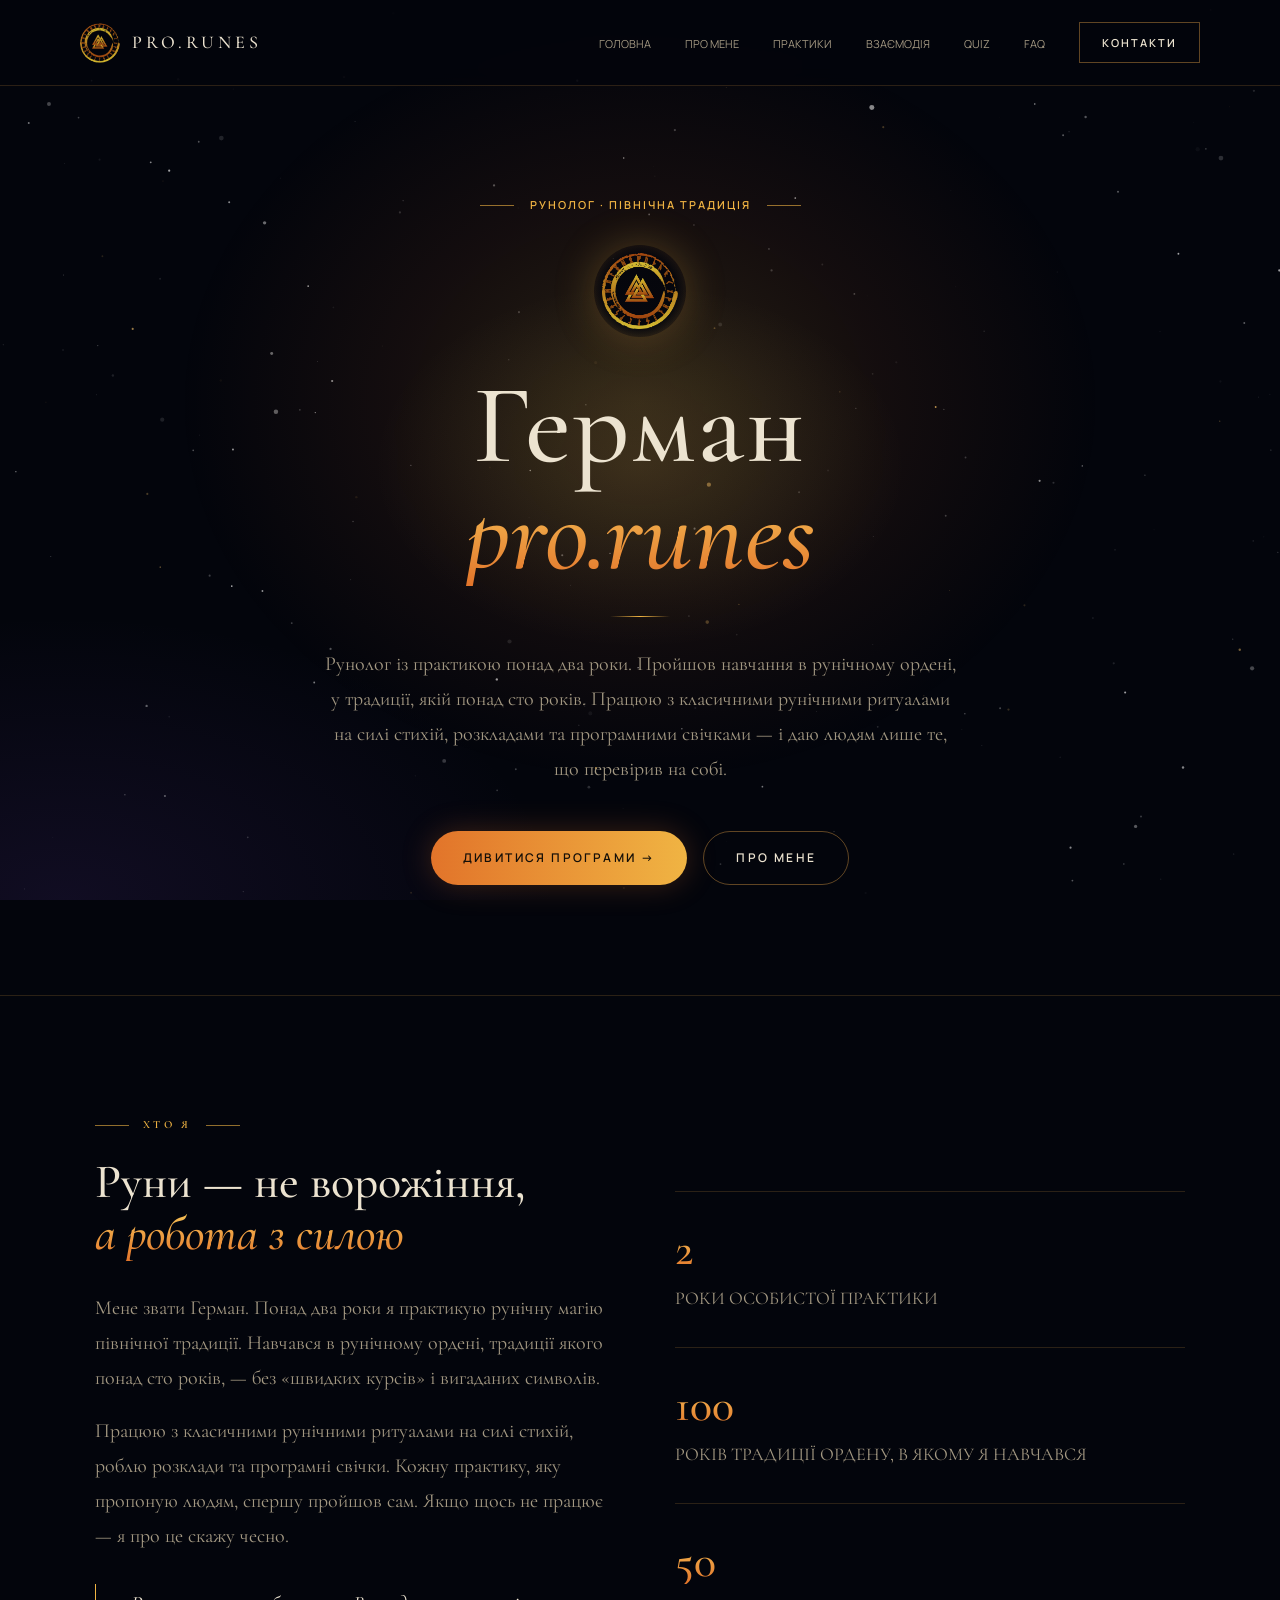
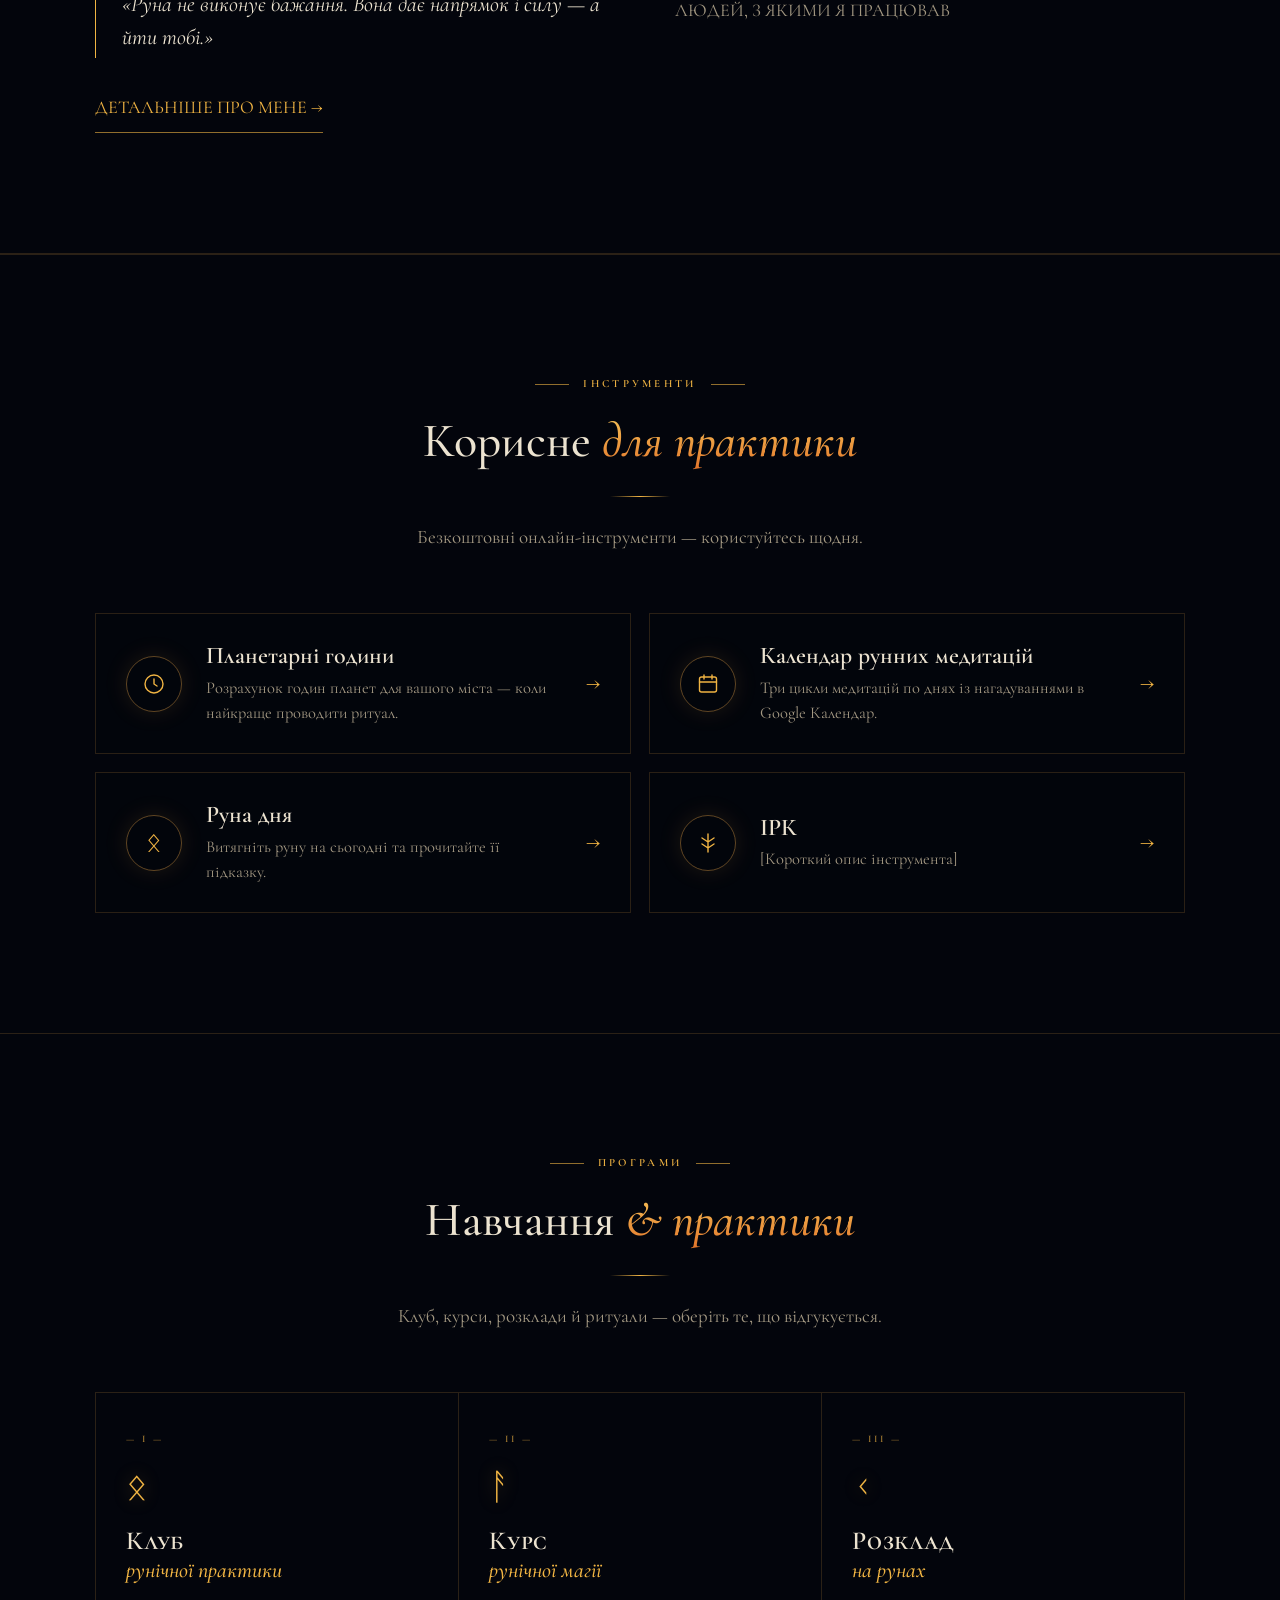
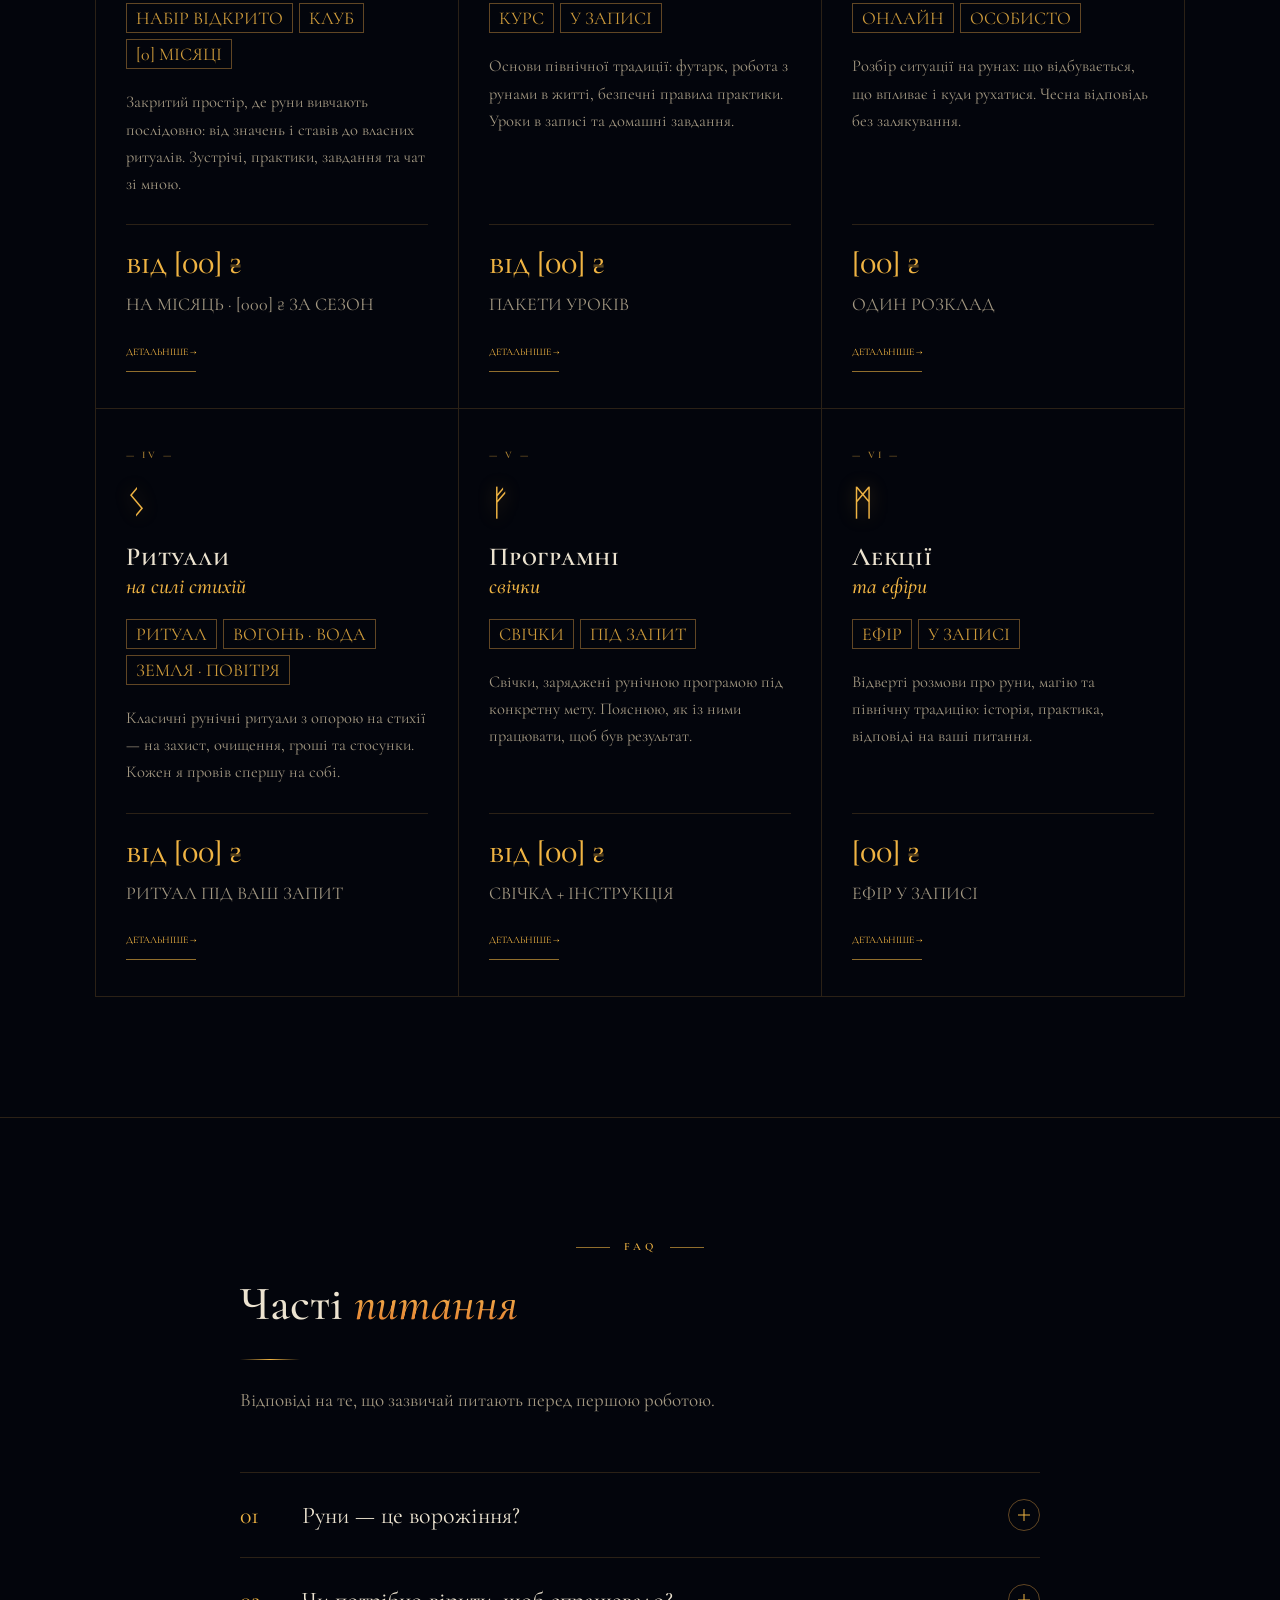
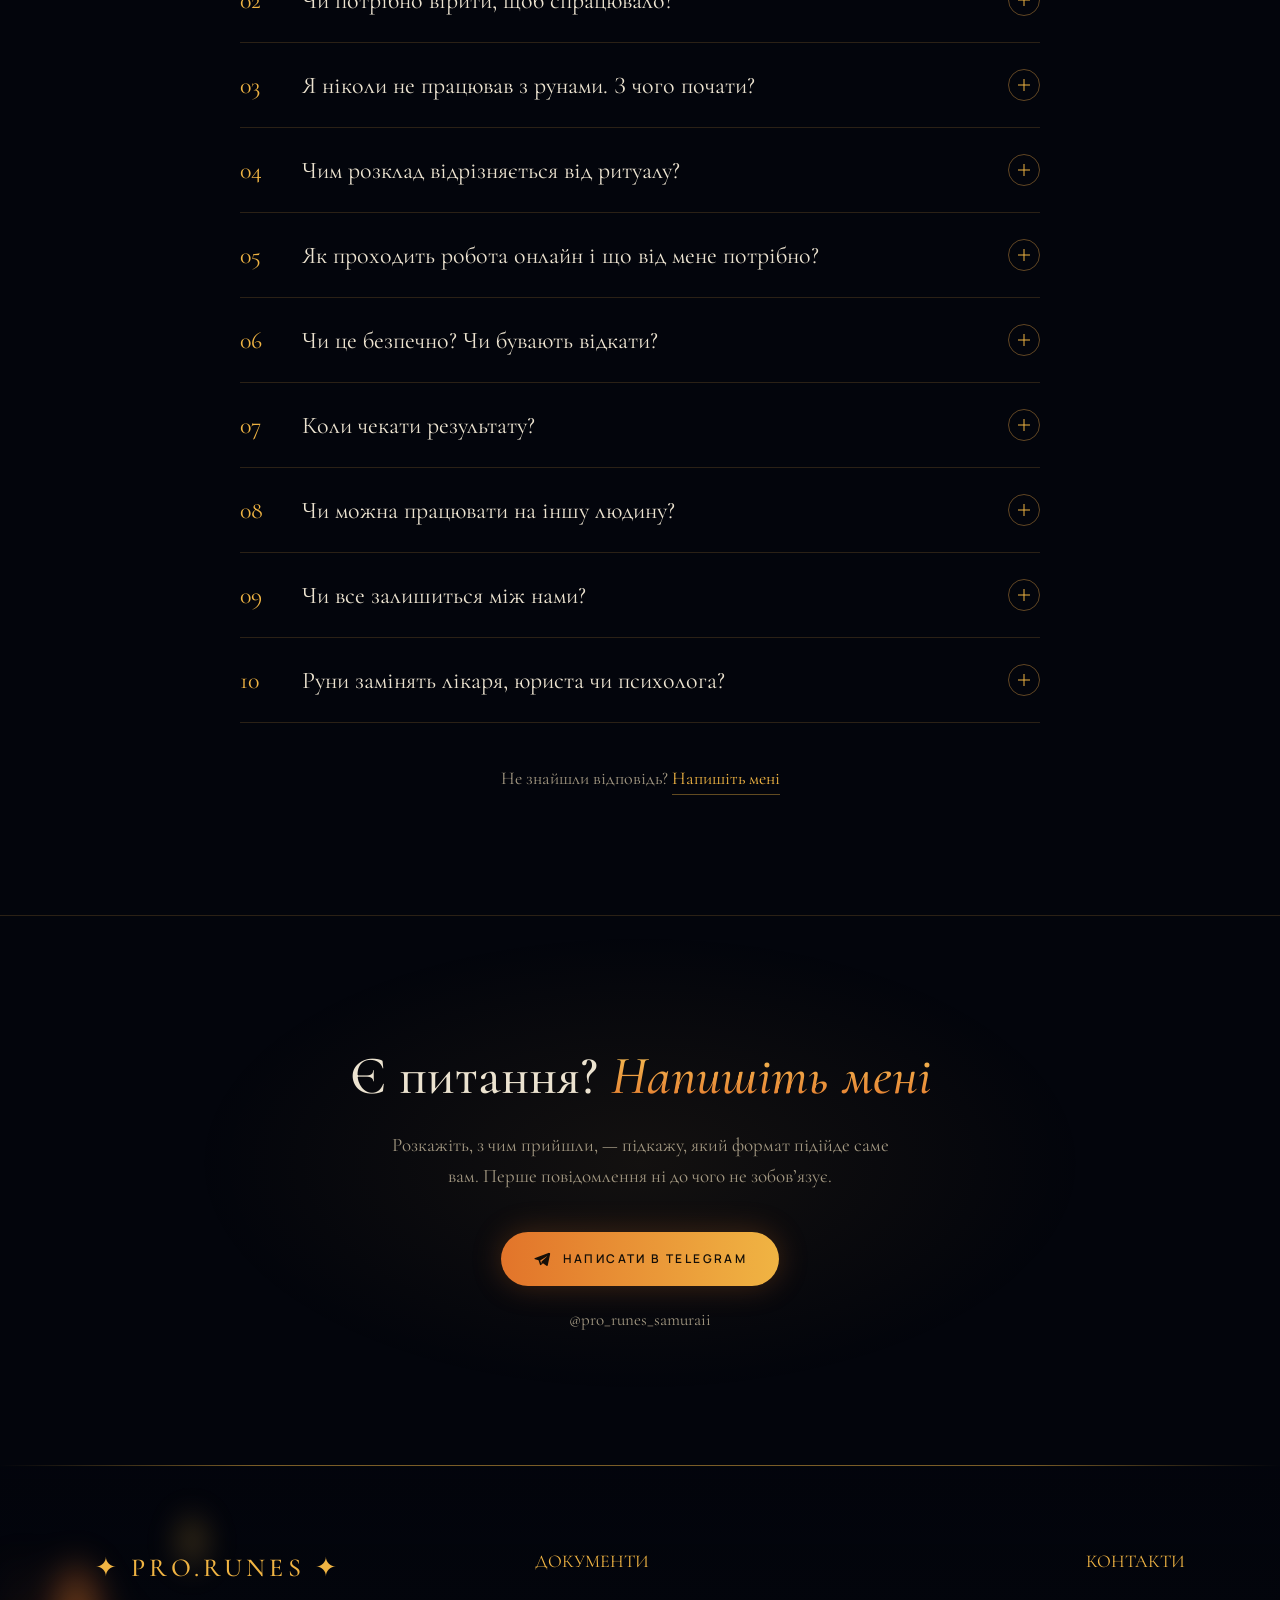
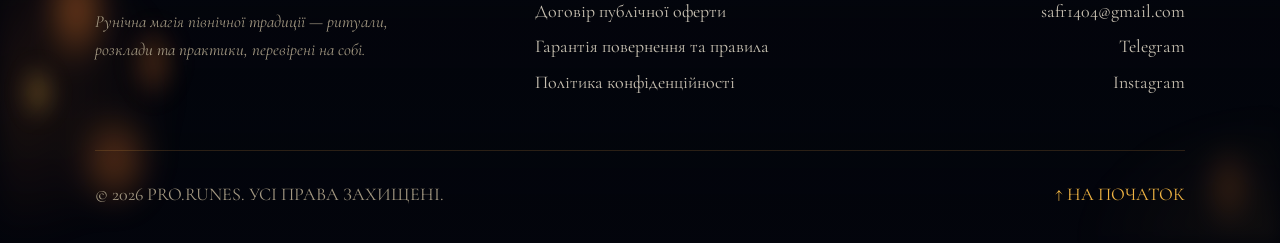
==== commit d629d49a: "Updates" ====
--- a/index.html
+++ b/index.html
@@ -9,10 +9,10 @@
 		<link rel="shortcut icon" href="./assets/img/favicon.ico">
 		<link rel="apple-touch-icon" sizes="180x180" href="./assets/img/apple-touch-icon.png">
 		<title>Home Page</title>
-		<script type="module" crossorigin="" src="./js/index.min.js?v=1795862734882"></script>
-		<link rel="modulepreload" crossorigin="" href="./js/main.min.js?v=1795862734882">
-		<link rel="stylesheet" crossorigin="" href="./css/main.min.css?v=1795862734882">
-		<link rel="stylesheet" crossorigin="" href="./css/index.min.css?v=1795862734882">
+		<script type="module" crossorigin="" src="./js/index.min.js?v=1795864032784"></script>
+		<link rel="modulepreload" crossorigin="" href="./js/main.min.js?v=1795864032784">
+		<link rel="stylesheet" crossorigin="" href="./css/main.min.css?v=1795864032784">
+		<link rel="stylesheet" crossorigin="" href="./css/index.min.css?v=1795864032784">
 	</head>
 	<body>
 		<div class="wrapper">
@@ -36,6 +36,9 @@
 								</li>
 								<li class="menu__item">
 									<a href="#" data-fls-scrollto="#programs" class="menu__link">Взаємодія</a>
+								</li>
+								<li class="menu__item">
+									<a href="runesgames.html" class="menu__link">Quiz</a>
 								</li>
 								<li class="menu__item">
 									<a href="#" data-fls-scrollto="#faq" class="menu__link">FAQ</a>
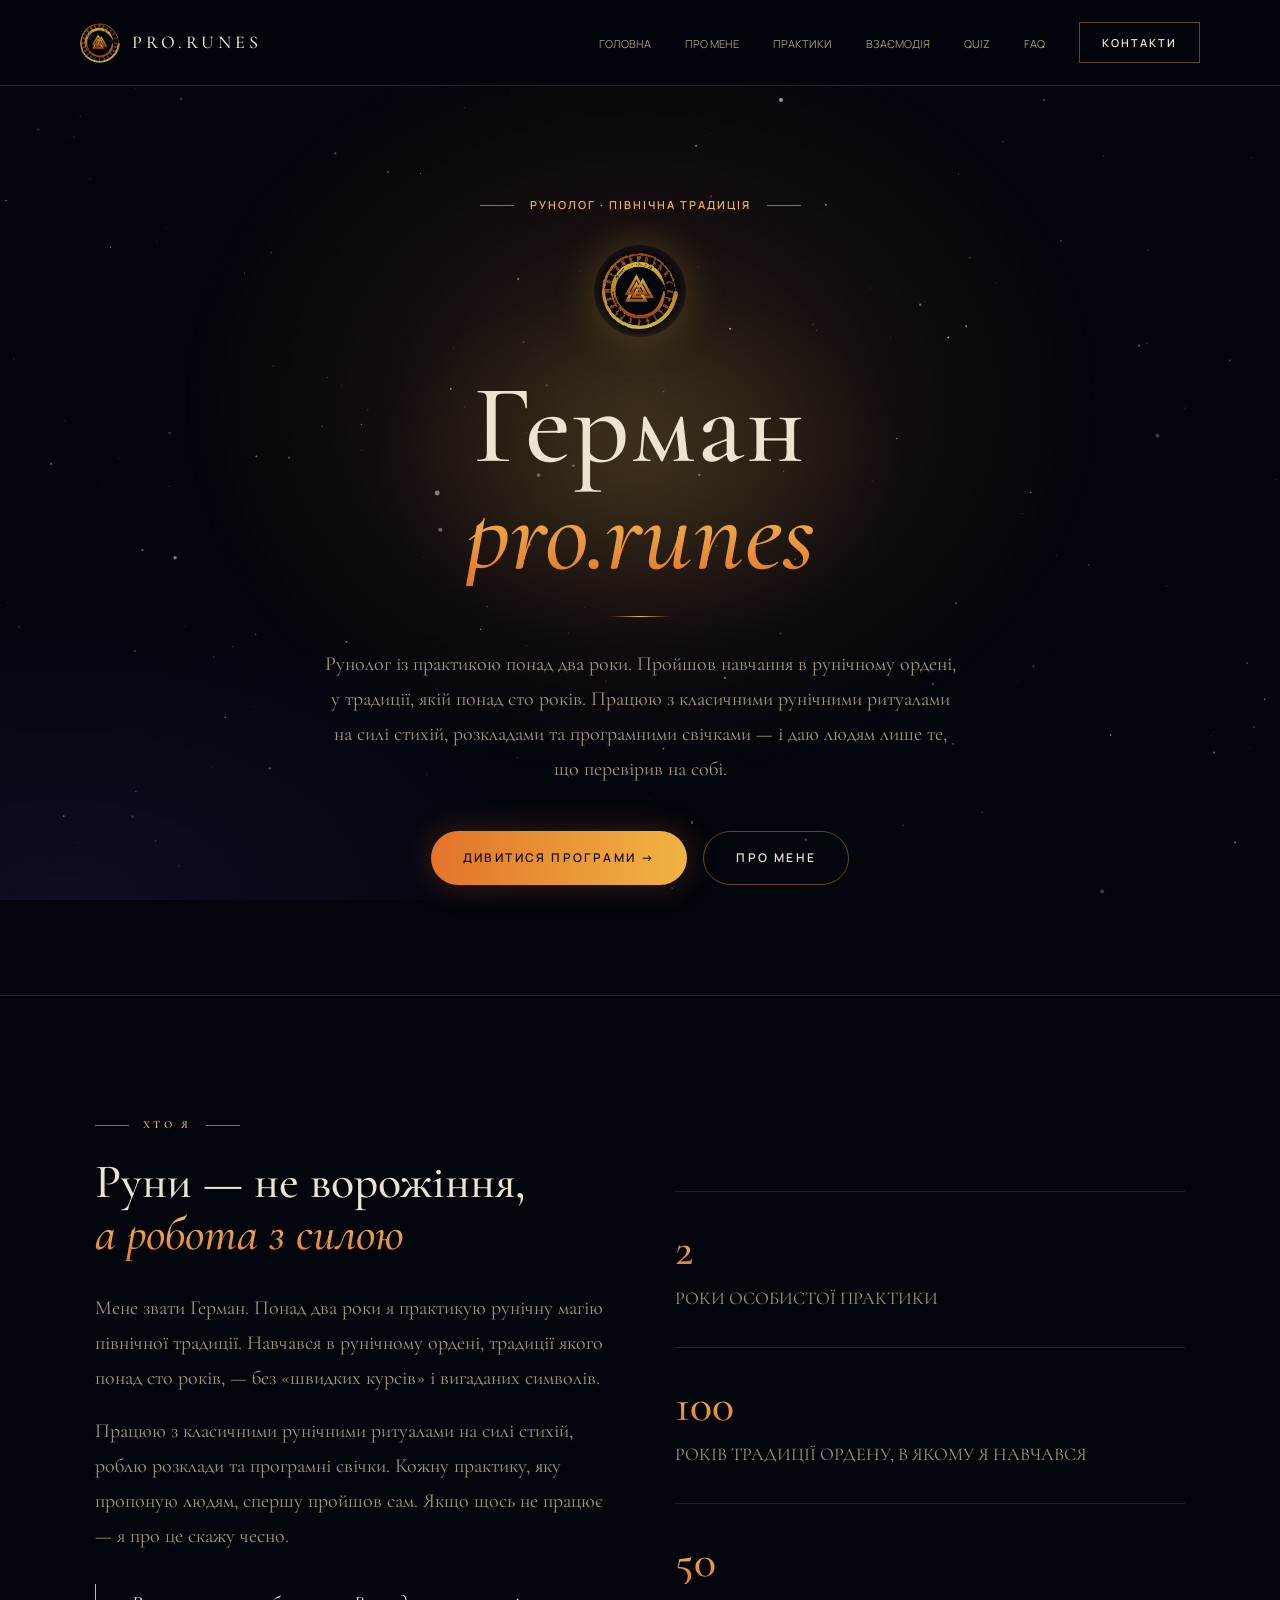
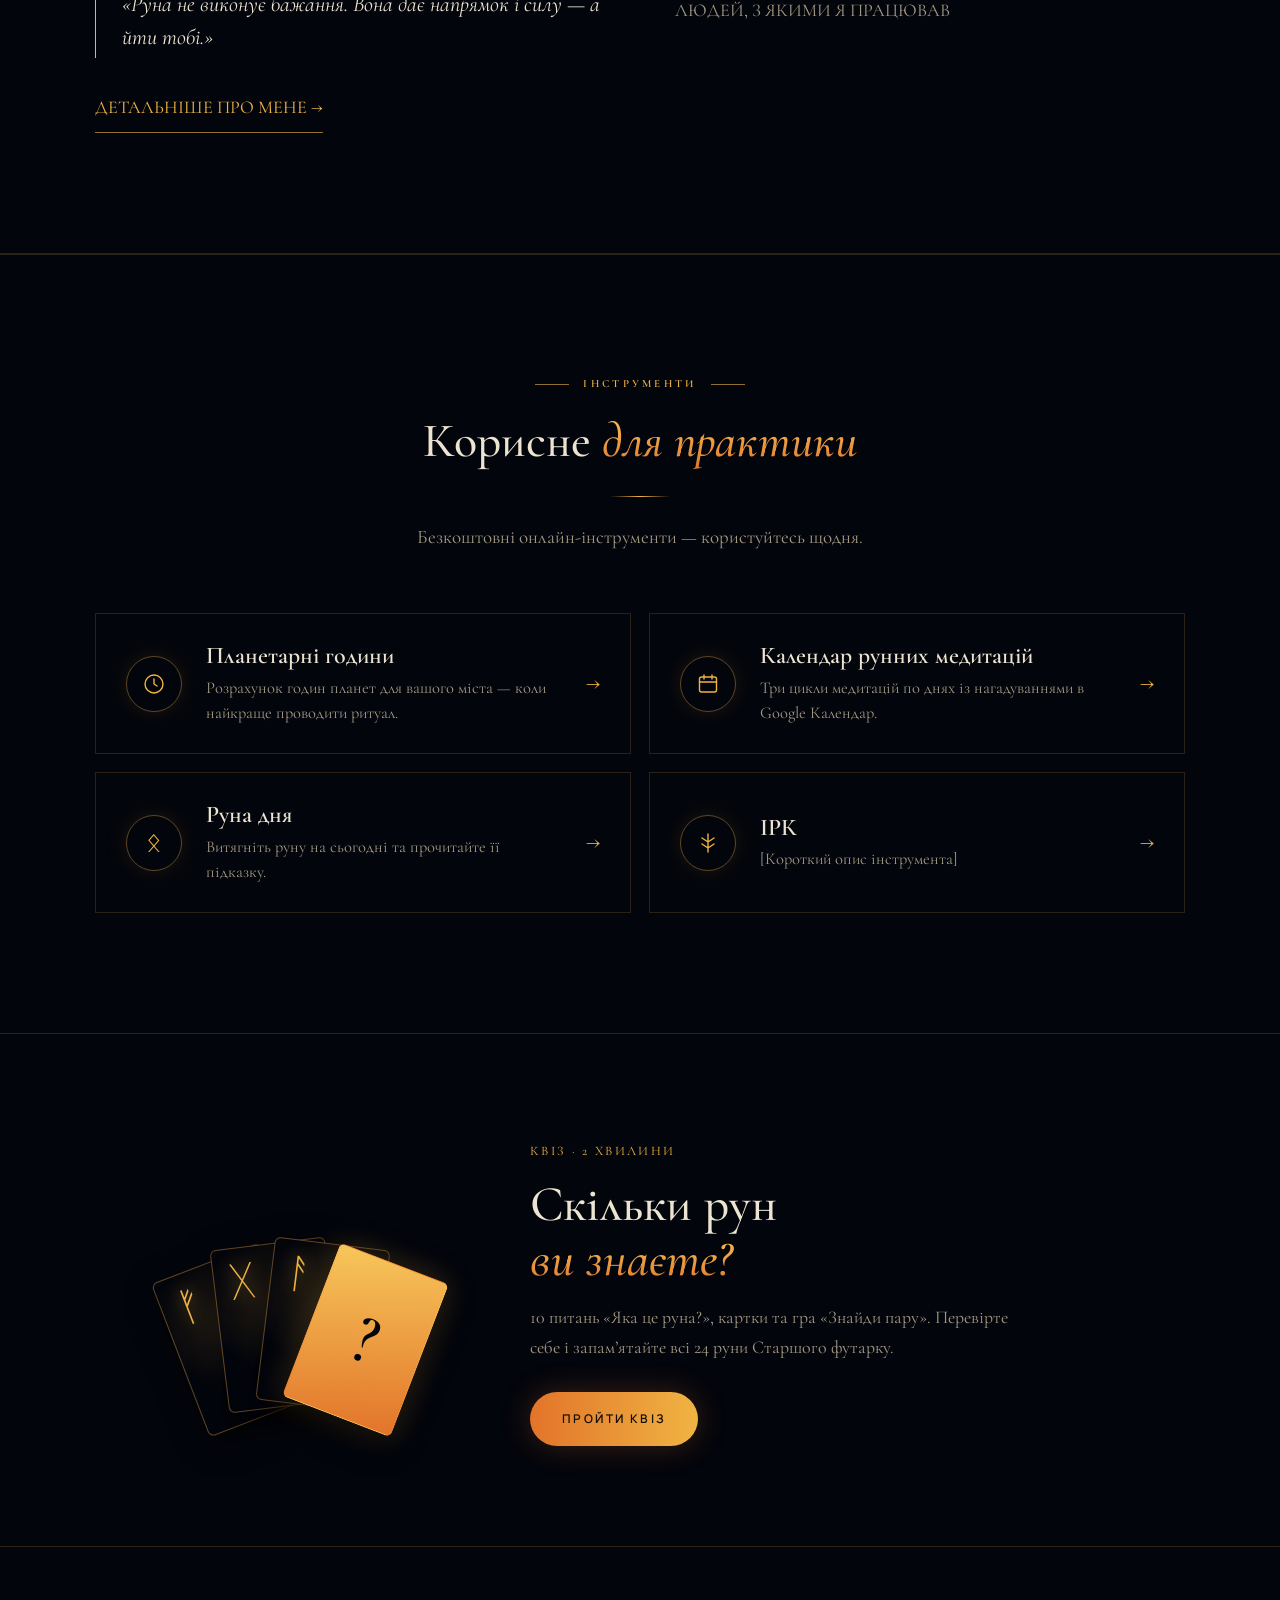
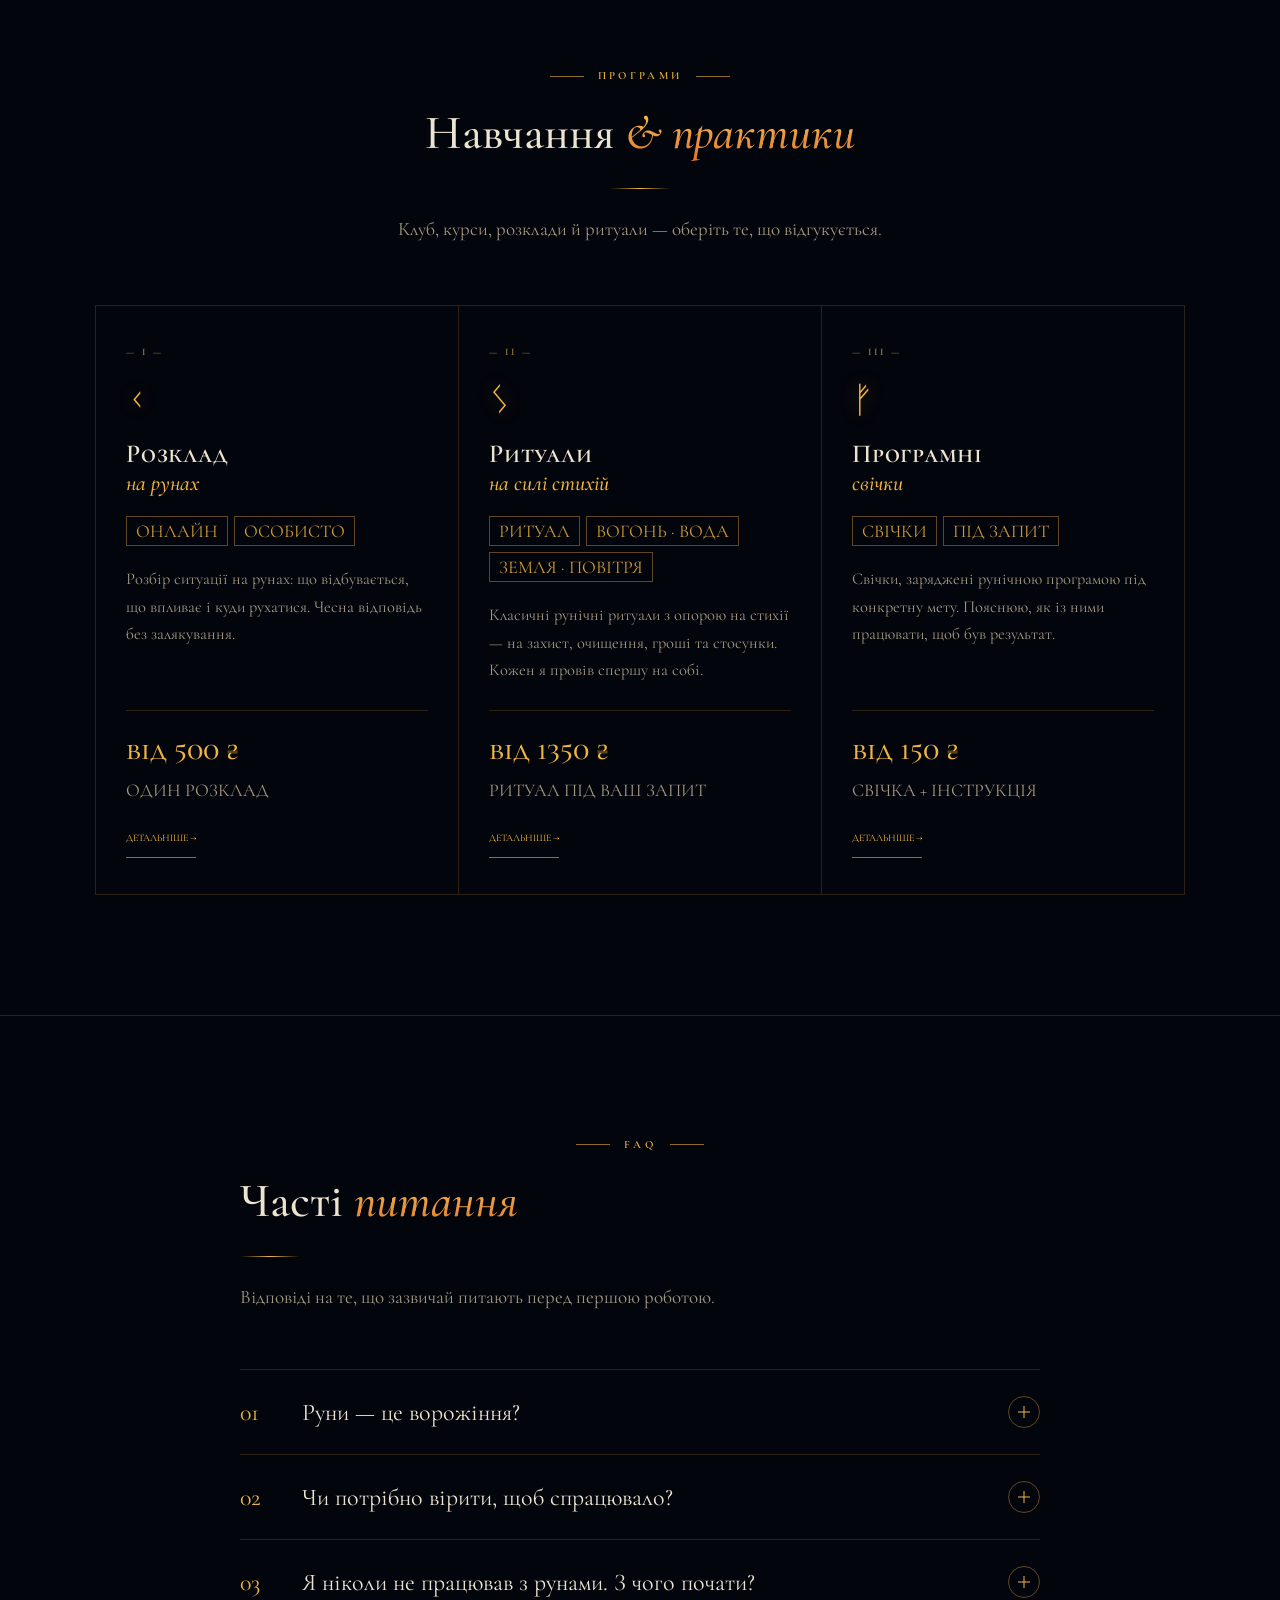
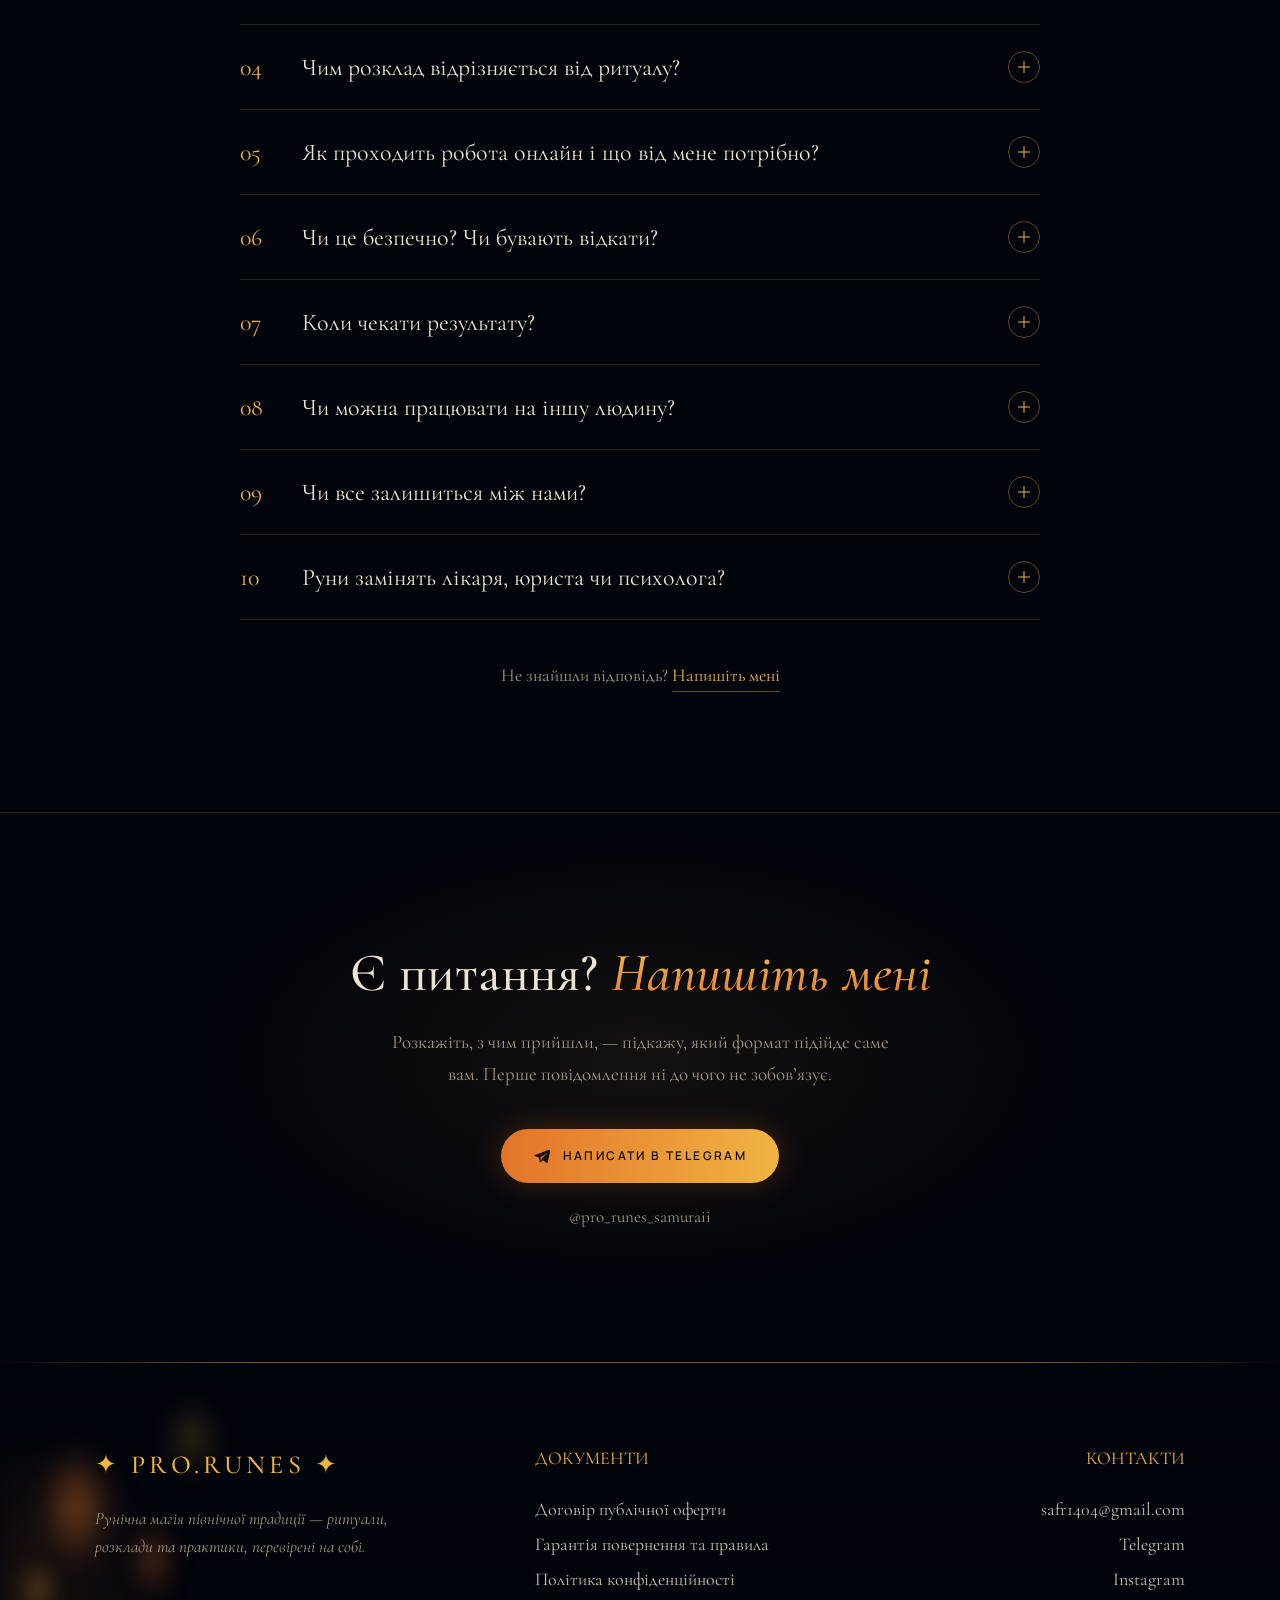
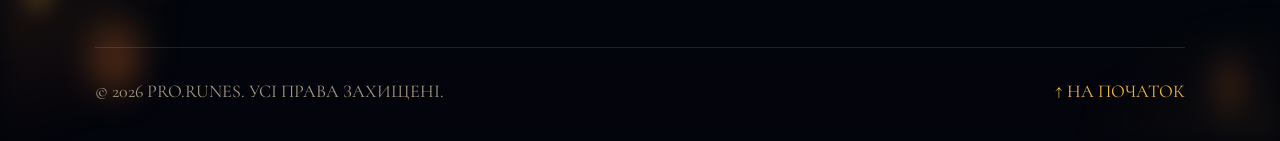
==== commit 51fa6d99: "Updates" ====
--- a/index.html
+++ b/index.html
@@ -9,10 +9,10 @@
 		<link rel="shortcut icon" href="./assets/img/favicon.ico">
 		<link rel="apple-touch-icon" sizes="180x180" href="./assets/img/apple-touch-icon.png">
 		<title>Home Page</title>
-		<script type="module" crossorigin="" src="./js/index.min.js?v=1795864032784"></script>
-		<link rel="modulepreload" crossorigin="" href="./js/main.min.js?v=1795864032784">
-		<link rel="stylesheet" crossorigin="" href="./css/main.min.css?v=1795864032784">
-		<link rel="stylesheet" crossorigin="" href="./css/index.min.css?v=1795864032784">
+		<script type="module" crossorigin="" src="./js/index.min.js?v=1795865188393"></script>
+		<link rel="modulepreload" crossorigin="" href="./js/main.min.js?v=1795865188393">
+		<link rel="stylesheet" crossorigin="" href="./css/main.min.css?v=1795865188393">
+		<link rel="stylesheet" crossorigin="" href="./css/index.min.css?v=1795865188393">
 	</head>
 	<body>
 		<div class="wrapper">
@@ -186,6 +186,35 @@
 						</div>
 					</div>
 				</section>
+				<!-- ================= БАНЕР ІГОР ================= -->
+				<!-- ================= БАНЕР: ІГРИ / КВІЗ ================= -->
+				<section data-fls-bannergame="" class="quiz-banner">
+					<div class="quiz-banner__container">
+						<div class="quiz-banner__box">
+							<!-- Віяло карток -->
+							<a class="quiz-banner__fan" href="runesgames.html" aria-hidden="true" tabindex="-1">
+								<span class="quiz-banner__card quiz-banner__card--1">ᚠ</span>
+								<span class="quiz-banner__card quiz-banner__card--2">ᚷ</span>
+								<span class="quiz-banner__card quiz-banner__card--3">ᚨ</span>
+								<span class="quiz-banner__card quiz-banner__card--4">?</span>
+							</a>
+							<div class="quiz-banner__body">
+								<span class="quiz-banner__label">Квіз · 2 хвилини</span>
+								<h2 class="quiz-banner__title">
+									Скільки рун
+									<em>ви знаєте?</em>
+								</h2>
+								<p class="quiz-banner__text">
+									10 питань «Яка це руна?», картки та гра «Знайди пару». Перевірте себе і запам’ятайте всі 24 руни Старшого футарку.
+								</p>
+								<div class="quiz-banner__actions">
+									<a href="runesgames.html" class="btn btn--primary">Пройти квіз</a>
+									<span class="quiz-banner__progress" data-quiz-progress="" hidden></span>
+								</div>
+							</div>
+						</div>
+					</div>
+				</section>
 				<!-- ================= ПРОГРАМИ ================= -->
 				<section class="programs" id="programs">
 					<div class="programs__container">
@@ -199,50 +228,44 @@
 							<p class="section-sub">Клуб, курси, розклади й ритуали — оберіть те, що відгукується.</p>
 						</div>
 						<div class="programs__grid">
+							<!--
+<article class="card reveal">
+<div class="card__num">— I —</div>
+<div class="card__rune" aria-hidden="true">ᛟ</div>
+<h3 class="card__title">Клуб<em>рунічної практики</em></h3>
+<div class="card__tags">
+<span class="tag">Набір відкрито</span><span class="tag">Клуб</span><span class="tag">[0] місяці</span>
+</div>
+<p class="card__text">
+Закритий простір, де руни вивчають послідовно: від значень і ставів до власних ритуалів. Зустрічі, практики, завдання та чат зі
+мною.
+</p>
+<div class="card__bottom">
+<div class="card__price">від [00] ₴</div>
+<div class="card__note">на місяць · [000] ₴ за сезон</div>
+<a href="#" class="link-arrow link-arrow--sm">Детальніше →</a>
+</div>
+</article>
+-->
+							<!--
+<article class="card reveal">
+<div class="card__num">— II —</div>
+<div class="card__rune" aria-hidden="true">ᚨ</div>
+<h3 class="card__title">Курс<em>рунічної магії</em></h3>
+<div class="card__tags"><span class="tag">Курс</span><span class="tag">У записі</span></div>
+<p class="card__text">
+Основи північної традиції: футарк, робота з рунами в житті, безпечні правила практики. Уроки в записі та домашні завдання.
+</p>
+<div class="card__bottom">
+<div class="card__price">від [00] ₴</div>
+<div class="card__note">пакети уроків</div>
+<a href="#" class="link-arrow link-arrow--sm">Детальніше →</a>
+</div>
+</article>
+-->
 							<article class="card reveal">
+								<!-- <div class="card__num">— III —</div> -->
 								<div class="card__num">— I —</div>
-								<div class="card__rune" aria-hidden="true">ᛟ</div>
-								<h3 class="card__title">
-									Клуб
-									<em>рунічної практики</em>
-								</h3>
-								<div class="card__tags">
-									<span class="tag">Набір відкрито</span>
-									<span class="tag">Клуб</span>
-									<span class="tag">[0] місяці</span>
-								</div>
-								<p class="card__text">
-									Закритий простір, де руни вивчають послідовно: від значень і ставів до власних ритуалів. Зустрічі, практики, завдання та чат зі
-						мною.
-								</p>
-								<div class="card__bottom">
-									<div class="card__price">від [00] ₴</div>
-									<div class="card__note">на місяць · [000] ₴ за сезон</div>
-									<a href="#" class="link-arrow link-arrow--sm">Детальніше →</a>
-								</div>
-							</article>
-							<article class="card reveal">
-								<div class="card__num">— II —</div>
-								<div class="card__rune" aria-hidden="true">ᚨ</div>
-								<h3 class="card__title">
-									Курс
-									<em>рунічної магії</em>
-								</h3>
-								<div class="card__tags">
-									<span class="tag">Курс</span>
-									<span class="tag">У записі</span>
-								</div>
-								<p class="card__text">
-									Основи північної традиції: футарк, робота з рунами в житті, безпечні правила практики. Уроки в записі та домашні завдання.
-								</p>
-								<div class="card__bottom">
-									<div class="card__price">від [00] ₴</div>
-									<div class="card__note">пакети уроків</div>
-									<a href="#" class="link-arrow link-arrow--sm">Детальніше →</a>
-								</div>
-							</article>
-							<article class="card reveal">
-								<div class="card__num">— III —</div>
 								<div class="card__rune" aria-hidden="true">ᚲ</div>
 								<h3 class="card__title">
 									Розклад
@@ -256,13 +279,14 @@
 									Розбір ситуації на рунах: що відбувається, що впливає і куди рухатися. Чесна відповідь без залякування.
 								</p>
 								<div class="card__bottom">
-									<div class="card__price">[00] ₴</div>
+									<div class="card__price">від 500 ₴</div>
 									<div class="card__note">один розклад</div>
-									<a href="#" class="link-arrow link-arrow--sm">Детальніше →</a>
+									<a href="#contacts" data-fls-scrollto="#contacts" class="link-arrow link-arrow--sm">Детальніше →</a>
 								</div>
 							</article>
 							<article class="card reveal">
-								<div class="card__num">— IV —</div>
+								<div class="card__num">— II —</div>
+								<!-- <div class="card__num">— IV —</div> -->
 								<div class="card__rune" aria-hidden="true">ᛊ</div>
 								<h3 class="card__title">
 									Ритуали
@@ -277,13 +301,13 @@
 									Класичні рунічні ритуали з опорою на стихії — на захист, очищення, гроші та стосунки. Кожен я провів спершу на собі.
 								</p>
 								<div class="card__bottom">
-									<div class="card__price">від [00] ₴</div>
+									<div class="card__price">від 1350 ₴</div>
 									<div class="card__note">ритуал під ваш запит</div>
-									<a href="#" class="link-arrow link-arrow--sm">Детальніше →</a>
+									<a href="#contacts" data-fls-scrollto="#contacts" class="link-arrow link-arrow--sm">Детальніше →</a>
 								</div>
 							</article>
 							<article class="card reveal">
-								<div class="card__num">— V —</div>
+								<div class="card__num">— III —</div>
 								<div class="card__rune" aria-hidden="true">ᚠ</div>
 								<h3 class="card__title">
 									Програмні
@@ -297,31 +321,25 @@
 									Свічки, заряджені рунічною програмою під конкретну мету. Пояснюю, як із ними працювати, щоб був результат.
 								</p>
 								<div class="card__bottom">
-									<div class="card__price">від [00] ₴</div>
+									<div class="card__price">від 150 ₴</div>
 									<div class="card__note">свічка + інструкція</div>
-									<a href="#" class="link-arrow link-arrow--sm">Детальніше →</a>
+									<a href="#contacts" data-fls-scrollto="#contacts" class="link-arrow link-arrow--sm">Детальніше →</a>
 								</div>
 							</article>
-							<article class="card reveal">
-								<div class="card__num">— VI —</div>
-								<div class="card__rune" aria-hidden="true">ᛗ</div>
-								<h3 class="card__title">
-									Лекції
-									<em>та ефіри</em>
-								</h3>
-								<div class="card__tags">
-									<span class="tag">Ефір</span>
-									<span class="tag">У записі</span>
-								</div>
-								<p class="card__text">
-									Відверті розмови про руни, магію та північну традицію: історія, практика, відповіді на ваші питання.
-								</p>
-								<div class="card__bottom">
-									<div class="card__price">[00] ₴</div>
-									<div class="card__note">ефір у записі</div>
-									<a href="#" class="link-arrow link-arrow--sm">Детальніше →</a>
-								</div>
-							</article>
+							<!--
+<article class="card reveal">
+<div class="card__num">— VI —</div>
+<div class="card__rune" aria-hidden="true">ᛗ</div>
+<h3 class="card__title">Лекції<em>та ефіри</em></h3>
+<div class="card__tags"><span class="tag">Ефір</span><span class="tag">У записі</span></div>
+<p class="card__text">Відверті розмови про руни, магію та північну традицію: історія, практика, відповіді на ваші питання.</p>
+<div class="card__bottom">
+<div class="card__price">[00] ₴</div>
+<div class="card__note">ефір у записі</div>
+<a href="#" class="link-arrow link-arrow--sm">Детальніше →</a>
+</div>
+</article>
+-->
 						</div>
 					</div>
 				</section>
--- a/css/index.min.css
+++ b/css/index.min.css
@@ -1 +1 @@
-[data-fls-spollers] summary{list-style:none}[data-fls-spollers] summary::-webkit-details-marker,[data-fls-spollers] summary::marker{display:none}.spollers{display:grid;gap:.9375rem}.spollers__item{font-size:1.25rem}.spollers__title{width:100%;cursor:default;text-align:left;border:.0625rem solid #eee;padding:.625rem .9375rem;border-radius:.3125rem;position:relative;list-style:none}.spollers__title::-webkit-details-marker,.spollers__title::marker{display:none}.--spoller-init .spollers__title{cursor:pointer}.--spoller-init .spollers__title:after,.--spoller-init .spollers__title:before{content:"";position:absolute;right:.625rem;top:50%;background-color:#000;height:.125rem;width:.9375rem;transition:transform .5s}.--spoller-init .spollers__title:before{transform:translate(-75%,-50%) rotate(40deg)}.--spoller-init .spollers__title:after{transform:translateY(-50%) rotate(-40deg)}.--spoller-init .spollers__title.--spoller-active:before{transform:translateX(-75%) rotate(-40deg)}.--spoller-init .spollers__title.--spoller-active:after{transform:rotate(40deg)}.spollers__body{padding:1.25rem;border-radius:.3125rem;border:.0625rem solid #eee}.hero{position:relative;isolation:isolate;border-bottom:.0625rem solid rgba(226,160,70,.18)}.hero:after,.hero:before{content:"";position:absolute;left:50%;z-index:-1;pointer-events:none;transform:translateX(-50%)}.hero:before{top:-7.75rem;width:calc(min(93.75rem,100vw));height:65.625rem;background:radial-gradient(ellipse 50% 50% at 50% 42%,rgba(240,180,67,.16),rgba(226,116,42,.08) 38%,transparent 72%)}.hero:after{top:7.5rem;width:calc(min(47.5rem,100vw));height:32.5rem;background:radial-gradient(ellipse 50% 50% at 50% 50%,rgba(247,199,90,.12),transparent 70%);animation:hero-glow 7s ease-in-out infinite}.hero__container{display:flex;flex-direction:column;align-items:center;max-width:53.75rem;margin:0 auto;text-align:center}.hero__eyebrow{display:flex;align-items:center;color:#f0b443;font-family:Manrope,system-ui,sans-serif;font-size:.6875rem;font-weight:600;letter-spacing:.125rem;text-transform:uppercase}.hero__eyebrow:after,.hero__eyebrow:before{content:"";width:2.125rem;height:.0625rem;background:rgba(240,180,67,.6)}.hero__emblem{width:5.75rem;height:5.75rem;margin:1.875rem 0 2.125rem;padding:.5rem;border-radius:50%;background:radial-gradient(circle,rgba(3,5,12,.9) 55%,transparent 72%);box-shadow:0 0 2.5rem rgba(240,180,67,.25)}.hero__emblem img{width:100%;height:100%}.hero__title{margin:0;font-family:Cormorant Garamond,Georgia,serif;font-weight:500;line-height:.98}.hero__title-line{display:block;font-size:calc(clamp(3.5rem,9vw,7rem));letter-spacing:.02em;color:#ece3d0}.hero__title-accent{display:block;font-size:calc(clamp(3.375rem,8.6vw,6.75rem));font-style:italic;background:linear-gradient(180deg,#f7c75a,#e2742a);-webkit-background-clip:text;background-clip:text;color:transparent}.hero__divider{display:block;width:3.75rem;height:.0625rem;margin:1.875rem 0;background:linear-gradient(90deg,transparent,#f0b443,transparent)}.hero__text{max-width:40rem;margin:0 0 2.75rem;font-size:1.25rem;line-height:1.75;color:#a39882}.hero__actions{display:flex;flex-wrap:wrap;justify-content:center;gap:1rem}.about{border-bottom:.0625rem solid rgba(226,160,70,.18)}.about__container{display:grid;grid-template-columns:minmax(0,1fr) minmax(0,1fr);gap:4.375rem;align-items:center;margin:0 auto}.about__text p{margin:0 0 1.125rem;line-height:1.75;color:#a39882}.about__quote{margin:1.875rem 0 0;padding:.25rem 0 .25rem 1.625rem;border-left:.0625rem solid #f0b443;font-style:italic;line-height:1.5;color:#ece3d0}.about__stats{margin:0;padding:0;list-style:none;border-top:.0625rem solid rgba(226,160,70,.18)}.link-arrow{display:inline-block;margin-top:2.125rem;padding-bottom:.625rem;border-bottom:.0625rem solid rgba(240,180,67,.6);text-transform:uppercase;color:#f0b443;transition:border-color .3s,color .3s}.link-arrow:hover{color:#f7c75a;border-color:#f7c75a}.stat{display:flex;flex-direction:column;gap:.75rem;padding:2.125rem 0}.stat+.stat,.tools{border-top:.0625rem solid rgba(226,160,70,.18)}.stat__num{font-family:Cormorant Garamond,Georgia,serif;font-weight:500;line-height:1;background:linear-gradient(180deg,#f7c75a,#e2742a);-webkit-background-clip:text;background-clip:text;color:transparent}.stat__label{text-transform:uppercase;line-height:1.6;color:#a39882}.tools__container{margin:0 auto;padding:7.5rem 1.875rem}.tools__grid{display:grid;grid-template-columns:repeat(2,minmax(0,1fr));gap:1.125rem}.tool{position:relative;isolation:isolate;display:flex;align-items:center;gap:1.5rem;padding:1.75rem 1.875rem;border:.0625rem solid rgba(226,160,70,.18);background:rgba(3,5,12,.6);transition:border-color .35s,transform .35s}.tool:before{content:"";position:absolute;inset:0;z-index:-1;background:radial-gradient(120% 90% at 0 50%,rgba(240,180,67,.14),transparent 70%);opacity:0;transition:opacity .4s}.tool:hover{border-color:rgba(226,160,70,.42);transform:translateY(-.125rem)}.tool:hover:before{opacity:1}.tool:hover .tool__arrow{transform:translateX(.25rem);color:#f7c75a}.tool__icon{flex:0 0 3.5rem;display:grid;place-items:center;width:3.5rem;height:3.5rem;border:.0625rem solid rgba(226,160,70,.42);border-radius:50%;color:#f0b443;box-shadow:0 0 1.5rem rgba(240,180,67,.12)}.tool__icon svg{width:1.5rem;height:1.5rem;fill:none;stroke:currentColor;stroke-width:1.4;stroke-linecap:round;stroke-linejoin:round}.tool__icon--rune{font-family:Noto Sans Runic,Cormorant Garamond,Georgia,serif;font-size:1.625rem;line-height:1}.tool__body{display:flex;flex-direction:column;gap:.375rem;flex:1;min-width:0}.tool__title{font-family:Cormorant Garamond,Georgia,serif;font-size:1.5rem;font-weight:600;line-height:1.15;color:#ece3d0}.tool__text{font-size:1.03125rem;line-height:1.5;color:#a39882}.tool__arrow{flex:0 0 auto;font-size:1.375rem;color:#f0b443;transition:transform .3s,color .3s}.card__bottom,.programs{border-top:.0625rem solid rgba(226,160,70,.18)}.programs__container{margin:0 auto;padding:7.5rem 1.875rem}.programs__grid{display:grid;grid-template-columns:repeat(3,minmax(0,1fr));gap:.0625rem;padding:.0625rem}.card{position:relative;isolation:isolate;display:flex;flex-direction:column;padding:2.375rem 1.875rem 2.25rem;background:#03050c;box-shadow:0 0 0 .0625rem #2b2116}.card:before{content:"";position:absolute;inset:0;z-index:-1;background:radial-gradient(120% 80% at 0 0,rgba(240,180,67,.16),transparent 70%),linear-gradient(180deg,#1a140c,#120e09);opacity:0;transition:opacity .45s}.card:hover:before{opacity:1}.card__num{font-size:.625rem;font-weight:600;letter-spacing:.3em;text-transform:uppercase;color:rgba(240,180,67,.7)}.card__rune{margin:1.375rem 0 1.25rem;font-family:Noto Sans Runic,Cormorant Garamond,Georgia,serif;font-size:2.25rem;line-height:1;color:#f0b443;text-shadow:0 0 1.125rem rgba(240,180,67,.35)}.card__title{margin:0 0 1.25rem;font-family:Cormorant Garamond,Georgia,serif;font-size:1.625rem;font-weight:600;font-variant:small-caps;letter-spacing:.03em;line-height:1.15;color:#ece3d0}.card__title em{display:block;margin-top:.125rem;font-size:1.375rem;font-weight:500;font-style:italic;font-variant:normal;letter-spacing:0;color:#f0b443}.card__tags{display:flex;flex-wrap:wrap;gap:.375rem;margin-bottom:1.25rem}.card__text{flex:1;margin:0 0 1.625rem;font-size:1.03125rem;line-height:1.65;color:#a39882}.card__bottom{padding-top:1.5rem}.card__price{font-family:Cormorant Garamond,Georgia,serif;font-size:1.875rem;font-weight:500;font-variant:small-caps;line-height:1;color:#f0b443}.card__note{margin-top:.625rem;color:#a39882}.card__note,.faq__num,.tag{text-transform:uppercase}.tag{padding:.3125rem .5625rem;border:.0625rem solid rgba(226,160,70,.42);line-height:1;color:rgba(240,180,67,.85)}.link-arrow--sm{margin-top:1.5rem;font-size:.625rem}.faq,.faq__list{border-top:.0625rem solid rgba(226,160,70,.18)}.faq__container{max-width:53.75rem;margin:0 auto;padding:7.5rem 1.875rem}.faq__list{margin-top:3.5rem}.faq__item{border-bottom:.0625rem solid rgba(226,160,70,.18);transition:background-color .3s}.faq__item[open]{background:linear-gradient(90deg,rgba(240,180,67,.04),transparent 70%)}.faq__question{display:grid;grid-template-columns:2.75rem 1fr 2rem;align-items:center;gap:1.125rem;padding:1.625rem 0;font-family:Cormorant Garamond,Georgia,serif;font-size:1.5rem;line-height:1.3;color:#ece3d0;list-style:none;cursor:pointer;transition:color .3s}.faq__question::-webkit-details-marker{display:none}.faq__question:hover{color:#f7c75a}.faq__num{color:#f0b443}.faq__icon{position:relative;width:2rem;height:2rem;border:.0625rem solid rgba(226,160,70,.42);border-radius:50%;transition:border-color .3s,transform .3s}.faq__icon:after,.faq__icon:before{content:"";position:absolute;top:50%;left:50%;width:.75rem;height:.0625rem;background:#f0b443;transform:translate(-50%,-50%);transition:transform .3s}.faq__icon:after{transform:translate(-50%,-50%) rotate(90deg)}.faq__item[open] .faq__question{color:#f7c75a}.faq__item[open] .faq__icon{border-color:#f0b443}.faq__item[open] .faq__icon:after{transform:translate(-50%,-50%) rotate(0)}.faq__answer{padding:0 3.125rem 1.75rem 3.875rem;font-size:1.125rem;line-height:1.7;color:#a39882}.faq__answer p+p{margin-top:.75rem}.faq__more{margin-top:2.5rem;text-align:center;font-size:1.125rem;color:#a39882}.faq__more a{color:#f0b443;border-bottom:.0625rem solid rgba(240,180,67,.4);transition:border-color .3s}.faq__more a:hover{border-color:#f0b443}@media(max-width:61.99875em){.programs__grid{grid-template-columns:repeat(2,minmax(0,1fr))}}@media(max-width:47.99875em){.hero__eyebrow:after,.hero__eyebrow:before{width:1.125rem}.about__container{grid-template-columns:1fr;gap:3.125rem}.about__quote{padding-left:1.25rem}.tools__container{padding:5rem 1rem}.programs__grid,.tools__grid{grid-template-columns:1fr}.tool{padding:1.375rem 1.25rem;gap:1.125rem}.faq__container,.programs__container{padding:5rem 1rem}.faq__question{grid-template-columns:1.875rem 1fr 1.75rem;gap:.75rem;padding:1.25rem 0;font-size:1.25rem}.faq__icon{width:1.75rem;height:1.75rem}.faq__answer{padding:0 0 1.375rem 2.625rem;font-size:1.0625rem}}@media(width<=20em){.hero__container{padding-block:4.375rem;padding-inline:1rem}.hero__eyebrow{gap:.5rem}.about__text p,.hero__text{font-size:1.125rem}.about__container{padding-block:6.25rem;padding-inline:1.25rem}.about__quote{font-size:1.25rem}.stat__num{font-size:2.5rem}}@media(width>20em) and (width<=71.875em){.hero__container{padding-block:calc(clamp(4.375rem,3.41114rem + 4.81928vw,6.875rem));padding-inline:calc(clamp(1rem,.90361rem + .48193vw,1.25rem))}.hero__eyebrow{gap:calc(clamp(.5rem,.30723rem + .96386vw,1rem))}.about__text p,.hero__text{font-size:calc(clamp(1.125rem,1.07681rem + .24096vw,1.25rem))}.about__container{padding-block:calc(clamp(6.25rem,5.76807rem + 2.40964vw,7.5rem));padding-inline:calc(clamp(1.25rem,1.00904rem + 1.20482vw,1.875rem))}.about__quote{font-size:calc(clamp(1.25rem,1.20181rem + .24096vw,1.375rem))}.stat__num{font-size:calc(clamp(2.5rem,2.35542rem + .72289vw,2.875rem))}}@media(width>71.875em){.hero__container{padding-block:6.875rem;padding-inline:1.25rem}.hero__eyebrow{gap:1rem}.about__text p,.hero__text{font-size:1.25rem}.about__container{padding-block:7.5rem;padding-inline:1.875rem}.about__quote{font-size:1.375rem}.stat__num{font-size:2.875rem}}+[data-fls-spollers] summary{list-style:none}[data-fls-spollers] summary::-webkit-details-marker,[data-fls-spollers] summary::marker{display:none}.spollers{display:grid;gap:.9375rem}.spollers__item{font-size:1.25rem}.spollers__title{width:100%;cursor:default;text-align:left;border:.0625rem solid #eee;padding:.625rem .9375rem;border-radius:.3125rem;position:relative;list-style:none}.spollers__title::-webkit-details-marker,.spollers__title::marker{display:none}.--spoller-init .spollers__title{cursor:pointer}.--spoller-init .spollers__title:after,.--spoller-init .spollers__title:before{content:"";position:absolute;right:.625rem;top:50%;background-color:#000;height:.125rem;width:.9375rem;transition:transform .5s}.--spoller-init .spollers__title:before{transform:translate(-75%,-50%) rotate(40deg)}.--spoller-init .spollers__title:after{transform:translateY(-50%) rotate(-40deg)}.--spoller-init .spollers__title.--spoller-active:before{transform:translateX(-75%) rotate(-40deg)}.--spoller-init .spollers__title.--spoller-active:after{transform:rotate(40deg)}.spollers__body{padding:1.25rem;border-radius:.3125rem;border:.0625rem solid #eee}.quiz-banner{border-top:.0625rem solid rgba(226,160,70,.18)}.quiz-banner__container{max-width:67.5rem;margin:0 auto;padding:6.25rem 1.875rem}.quiz-banner__box{display:grid;grid-template-columns:21.25rem minmax(0,1fr);align-items:center;gap:3.75rem}.quiz-banner__fan{position:relative;display:block;height:15.625rem}.quiz-banner__card{position:absolute;left:50%;bottom:.625rem;display:grid;place-items:start;padding:.875rem 0 0 1rem;width:7.25rem;height:10.25rem;margin-left:-3.625rem;border:.0625rem solid rgba(226,160,70,.42);border-radius:.375rem;background:radial-gradient(90% 60% at 50% 35%,rgba(240,180,67,.14),transparent 70%),#03050c;box-shadow:0 .625rem 1.875rem rgba(0,0,0,.5);font-family:Noto Sans Runic,Cormorant Garamond,Georgia,serif;font-size:2.5rem;line-height:1;color:#f0b443;text-shadow:0 0 1rem rgba(240,180,67,.55);transform-origin:50% 120%;transition:transform .5s cubic-bezier(.2,.7,.2,1)}.quiz-banner__card--1{transform:rotate(-21deg) translateX(-1.625rem)}.quiz-banner__card--2{transform:rotate(-7deg) translateX(-.5625rem)}.quiz-banner__card--3{transform:rotate(7deg) translateX(.5625rem)}.quiz-banner__card--4{transform:rotate(21deg) translateX(1.625rem);place-items:center;padding:0;border-color:transparent;background:linear-gradient(160deg,#f7c75a,#e2742a);font-family:Cormorant Garamond,Georgia,serif;font-size:4.375rem;font-weight:500;color:#03050c;text-shadow:none;box-shadow:0 .625rem 1.875rem rgba(0,0,0,.5),0 0 1.875rem rgba(240,180,67,.25)}.quiz-banner__fan:hover .quiz-banner__card--1{transform:rotate(-30deg) translateX(-2.125rem) translateY(-.375rem)}.quiz-banner__fan:hover .quiz-banner__card--2{transform:rotate(-10deg) translateX(-.75rem) translateY(-.875rem)}.quiz-banner__fan:hover .quiz-banner__card--3{transform:rotate(10deg) translateX(.75rem) translateY(-.875rem)}.quiz-banner__fan:hover .quiz-banner__card--4{transform:rotate(30deg) translateX(2.125rem) translateY(-.375rem)}.quiz-banner__label{display:inline-block;font-size:.8125rem;letter-spacing:.18em;text-transform:uppercase;color:#f0b443}.quiz-banner__title{margin:.75rem 0 0;font-family:Cormorant Garamond,Georgia,serif;font-size:calc(clamp(2.125rem,4vw,3.125rem));font-weight:500;line-height:1.1;color:#ece3d0}.quiz-banner__title em{display:block;font-style:italic;background:linear-gradient(180deg,#f7c75a,#e2742a);-webkit-background-clip:text;background-clip:text;color:transparent}.quiz-banner__text{max-width:30rem;margin:1rem 0 1.875rem;font-size:1.125rem;line-height:1.65;color:#a39882}.quiz-banner__actions{display:flex;flex-wrap:wrap;align-items:center;gap:.875rem 1.375rem}.quiz-banner__progress{font-size:1rem;color:#a39882}.quiz-banner__progress b{font-weight:500;color:#f0b443}.hero{position:relative;isolation:isolate;border-bottom:.0625rem solid rgba(226,160,70,.18)}.hero:after,.hero:before{content:"";position:absolute;left:50%;z-index:-1;pointer-events:none;transform:translateX(-50%)}.hero:before{top:-7.75rem;width:calc(min(93.75rem,100vw));height:65.625rem;background:radial-gradient(ellipse 50% 50% at 50% 42%,rgba(240,180,67,.16),rgba(226,116,42,.08) 38%,transparent 72%)}.hero:after{top:7.5rem;width:calc(min(47.5rem,100vw));height:32.5rem;background:radial-gradient(ellipse 50% 50% at 50% 50%,rgba(247,199,90,.12),transparent 70%);animation:hero-glow 7s ease-in-out infinite}.hero__container{display:flex;flex-direction:column;align-items:center;max-width:53.75rem;margin:0 auto;text-align:center}.hero__eyebrow{display:flex;align-items:center;color:#f0b443;font-family:Manrope,system-ui,sans-serif;font-size:.6875rem;font-weight:600;letter-spacing:.125rem;text-transform:uppercase}.hero__eyebrow:after,.hero__eyebrow:before{content:"";width:2.125rem;height:.0625rem;background:rgba(240,180,67,.6)}.hero__emblem{width:5.75rem;height:5.75rem;margin:1.875rem 0 2.125rem;padding:.5rem;border-radius:50%;background:radial-gradient(circle,rgba(3,5,12,.9) 55%,transparent 72%);box-shadow:0 0 2.5rem rgba(240,180,67,.25)}.hero__emblem img{width:100%;height:100%}.hero__title{margin:0;font-family:Cormorant Garamond,Georgia,serif;font-weight:500;line-height:.98}.hero__title-line{display:block;font-size:calc(clamp(3.5rem,9vw,7rem));letter-spacing:.02em;color:#ece3d0}.hero__title-accent{display:block;font-size:calc(clamp(3.375rem,8.6vw,6.75rem));font-style:italic;background:linear-gradient(180deg,#f7c75a,#e2742a);-webkit-background-clip:text;background-clip:text;color:transparent}.hero__divider{display:block;width:3.75rem;height:.0625rem;margin:1.875rem 0;background:linear-gradient(90deg,transparent,#f0b443,transparent)}.hero__text{max-width:40rem;margin:0 0 2.75rem;font-size:1.25rem;line-height:1.75;color:#a39882}.hero__actions{display:flex;flex-wrap:wrap;justify-content:center;gap:1rem}.about{border-bottom:.0625rem solid rgba(226,160,70,.18)}.about__container{display:grid;grid-template-columns:minmax(0,1fr) minmax(0,1fr);gap:4.375rem;align-items:center;margin:0 auto}.about__text p{margin:0 0 1.125rem;line-height:1.75;color:#a39882}.about__quote{margin:1.875rem 0 0;padding:.25rem 0 .25rem 1.625rem;border-left:.0625rem solid #f0b443;font-style:italic;line-height:1.5;color:#ece3d0}.about__stats{margin:0;padding:0;list-style:none;border-top:.0625rem solid rgba(226,160,70,.18)}.link-arrow{display:inline-block;margin-top:2.125rem;padding-bottom:.625rem;border-bottom:.0625rem solid rgba(240,180,67,.6);text-transform:uppercase;color:#f0b443;transition:border-color .3s,color .3s}.link-arrow:hover{color:#f7c75a;border-color:#f7c75a}.stat{display:flex;flex-direction:column;gap:.75rem;padding:2.125rem 0}.stat+.stat,.tools{border-top:.0625rem solid rgba(226,160,70,.18)}.stat__num{font-family:Cormorant Garamond,Georgia,serif;font-weight:500;line-height:1;background:linear-gradient(180deg,#f7c75a,#e2742a);-webkit-background-clip:text;background-clip:text;color:transparent}.stat__label{text-transform:uppercase;line-height:1.6;color:#a39882}.tools__container{margin:0 auto;padding:7.5rem 1.875rem}.tools__grid{display:grid;grid-template-columns:repeat(2,minmax(0,1fr));gap:1.125rem}.tool{position:relative;isolation:isolate;display:flex;align-items:center;gap:1.5rem;padding:1.75rem 1.875rem;border:.0625rem solid rgba(226,160,70,.18);background:rgba(3,5,12,.6);transition:border-color .35s,transform .35s}.tool:before{content:"";position:absolute;inset:0;z-index:-1;background:radial-gradient(120% 90% at 0 50%,rgba(240,180,67,.14),transparent 70%);opacity:0;transition:opacity .4s}.tool:hover{border-color:rgba(226,160,70,.42);transform:translateY(-.125rem)}.tool:hover:before{opacity:1}.tool:hover .tool__arrow{transform:translateX(.25rem);color:#f7c75a}.tool__icon{flex:0 0 3.5rem;display:grid;place-items:center;width:3.5rem;height:3.5rem;border:.0625rem solid rgba(226,160,70,.42);border-radius:50%;color:#f0b443;box-shadow:0 0 1.5rem rgba(240,180,67,.12)}.tool__icon svg{width:1.5rem;height:1.5rem;fill:none;stroke:currentColor;stroke-width:1.4;stroke-linecap:round;stroke-linejoin:round}.tool__icon--rune{font-family:Noto Sans Runic,Cormorant Garamond,Georgia,serif;font-size:1.625rem;line-height:1}.tool__body{display:flex;flex-direction:column;gap:.375rem;flex:1;min-width:0}.tool__title{font-family:Cormorant Garamond,Georgia,serif;font-size:1.5rem;font-weight:600;line-height:1.15;color:#ece3d0}.tool__text{font-size:1.03125rem;line-height:1.5;color:#a39882}.tool__arrow{flex:0 0 auto;font-size:1.375rem;color:#f0b443;transition:transform .3s,color .3s}.card__bottom,.programs{border-top:.0625rem solid rgba(226,160,70,.18)}.programs__container{margin:0 auto;padding:7.5rem 1.875rem}.programs__grid{display:grid;grid-template-columns:repeat(3,minmax(0,1fr));gap:.0625rem;padding:.0625rem}.card{position:relative;isolation:isolate;display:flex;flex-direction:column;padding:2.375rem 1.875rem 2.25rem;background:#03050c;box-shadow:0 0 0 .0625rem #2b2116}.card:before{content:"";position:absolute;inset:0;z-index:-1;background:radial-gradient(120% 80% at 0 0,rgba(240,180,67,.16),transparent 70%),linear-gradient(180deg,#1a140c,#120e09);opacity:0;transition:opacity .45s}.card:hover:before{opacity:1}.card__num{font-size:.625rem;font-weight:600;letter-spacing:.3em;text-transform:uppercase;color:rgba(240,180,67,.7)}.card__rune{margin:1.375rem 0 1.25rem;font-family:Noto Sans Runic,Cormorant Garamond,Georgia,serif;font-size:2.25rem;line-height:1;color:#f0b443;text-shadow:0 0 1.125rem rgba(240,180,67,.35)}.card__title{margin:0 0 1.25rem;font-family:Cormorant Garamond,Georgia,serif;font-size:1.625rem;font-weight:600;font-variant:small-caps;letter-spacing:.03em;line-height:1.15;color:#ece3d0}.card__title em{display:block;margin-top:.125rem;font-size:1.375rem;font-weight:500;font-style:italic;font-variant:normal;letter-spacing:0;color:#f0b443}.card__tags{display:flex;flex-wrap:wrap;gap:.375rem;margin-bottom:1.25rem}.card__text{flex:1;margin:0 0 1.625rem;font-size:1.03125rem;line-height:1.65;color:#a39882}.card__bottom{padding-top:1.5rem}.card__price{font-family:Cormorant Garamond,Georgia,serif;font-size:1.875rem;font-weight:500;font-variant:small-caps;line-height:1;color:#f0b443}.card__note{margin-top:.625rem;color:#a39882}.card__note,.faq__num,.tag{text-transform:uppercase}.tag{padding:.3125rem .5625rem;border:.0625rem solid rgba(226,160,70,.42);line-height:1;color:rgba(240,180,67,.85)}.link-arrow--sm{margin-top:1.5rem;font-size:.625rem}.faq,.faq__list{border-top:.0625rem solid rgba(226,160,70,.18)}.faq__container{max-width:53.75rem;margin:0 auto;padding:7.5rem 1.875rem}.faq__list{margin-top:3.5rem}.faq__item{border-bottom:.0625rem solid rgba(226,160,70,.18);transition:background-color .3s}.faq__item[open]{background:linear-gradient(90deg,rgba(240,180,67,.04),transparent 70%)}.faq__question{display:grid;grid-template-columns:2.75rem 1fr 2rem;align-items:center;gap:1.125rem;padding:1.625rem 0;font-family:Cormorant Garamond,Georgia,serif;font-size:1.5rem;line-height:1.3;color:#ece3d0;list-style:none;cursor:pointer;transition:color .3s}.faq__question::-webkit-details-marker{display:none}.faq__question:hover{color:#f7c75a}.faq__num{color:#f0b443}.faq__icon{position:relative;width:2rem;height:2rem;border:.0625rem solid rgba(226,160,70,.42);border-radius:50%;transition:border-color .3s,transform .3s}.faq__icon:after,.faq__icon:before{content:"";position:absolute;top:50%;left:50%;width:.75rem;height:.0625rem;background:#f0b443;transform:translate(-50%,-50%);transition:transform .3s}.faq__icon:after{transform:translate(-50%,-50%) rotate(90deg)}.faq__item[open] .faq__question{color:#f7c75a}.faq__item[open] .faq__icon{border-color:#f0b443}.faq__item[open] .faq__icon:after{transform:translate(-50%,-50%) rotate(0)}.faq__answer{padding:0 3.125rem 1.75rem 3.875rem;font-size:1.125rem;line-height:1.7;color:#a39882}.faq__answer p+p{margin-top:.75rem}.faq__more{margin-top:2.5rem;text-align:center;font-size:1.125rem;color:#a39882}.faq__more a{color:#f0b443;border-bottom:.0625rem solid rgba(240,180,67,.4);transition:border-color .3s}.faq__more a:hover{border-color:#f0b443}@media(max-width:61.99875em){.quiz-banner__box{grid-template-columns:16.25rem minmax(0,1fr);gap:2.25rem}.quiz-banner__fan{height:13.125rem}.quiz-banner__card{width:6rem;height:8.5rem;margin-left:-3rem;padding:.625rem 0 0 .75rem;font-size:2rem}.programs__grid{grid-template-columns:repeat(2,minmax(0,1fr))}}@media(max-width:47.99875em){.quiz-banner__container{padding:4.375rem 1rem}.quiz-banner__box{grid-template-columns:1fr;gap:1.5rem;text-align:center}.quiz-banner__fan{width:16.25rem;height:11.875rem;margin:0 auto}.quiz-banner__text{margin:.875rem auto 1.625rem}.quiz-banner__actions{flex-direction:column}.hero__eyebrow:after,.hero__eyebrow:before{width:1.125rem}.about__container{grid-template-columns:1fr;gap:3.125rem}.about__quote{padding-left:1.25rem}.tools__container{padding:5rem 1rem}.programs__grid,.tools__grid{grid-template-columns:1fr}.tool{padding:1.375rem 1.25rem;gap:1.125rem}.faq__container,.programs__container{padding:5rem 1rem}.faq__question{grid-template-columns:1.875rem 1fr 1.75rem;gap:.75rem;padding:1.25rem 0;font-size:1.25rem}.faq__icon{width:1.75rem;height:1.75rem}.faq__answer{padding:0 0 1.375rem 2.625rem;font-size:1.0625rem}}@media(width<=20em){.hero__container{padding-block:4.375rem;padding-inline:1rem}.hero__eyebrow{gap:.5rem}.about__text p,.hero__text{font-size:1.125rem}.about__container{padding-block:6.25rem;padding-inline:1.25rem}.about__quote{font-size:1.25rem}.stat__num{font-size:2.5rem}}@media(width>20em) and (width<=71.875em){.hero__container{padding-block:calc(clamp(4.375rem,3.41114rem + 4.81928vw,6.875rem));padding-inline:calc(clamp(1rem,.90361rem + .48193vw,1.25rem))}.hero__eyebrow{gap:calc(clamp(.5rem,.30723rem + .96386vw,1rem))}.about__text p,.hero__text{font-size:calc(clamp(1.125rem,1.07681rem + .24096vw,1.25rem))}.about__container{padding-block:calc(clamp(6.25rem,5.76807rem + 2.40964vw,7.5rem));padding-inline:calc(clamp(1.25rem,1.00904rem + 1.20482vw,1.875rem))}.about__quote{font-size:calc(clamp(1.25rem,1.20181rem + .24096vw,1.375rem))}.stat__num{font-size:calc(clamp(2.5rem,2.35542rem + .72289vw,2.875rem))}}@media(width>71.875em){.hero__container{padding-block:6.875rem;padding-inline:1.25rem}.hero__eyebrow{gap:1rem}.about__text p,.hero__text{font-size:1.25rem}.about__container{padding-block:7.5rem;padding-inline:1.875rem}.about__quote{font-size:1.375rem}.stat__num{font-size:2.875rem}}@media(prefers-reduced-motion:reduce){.quiz-banner__card{transition:none}}
